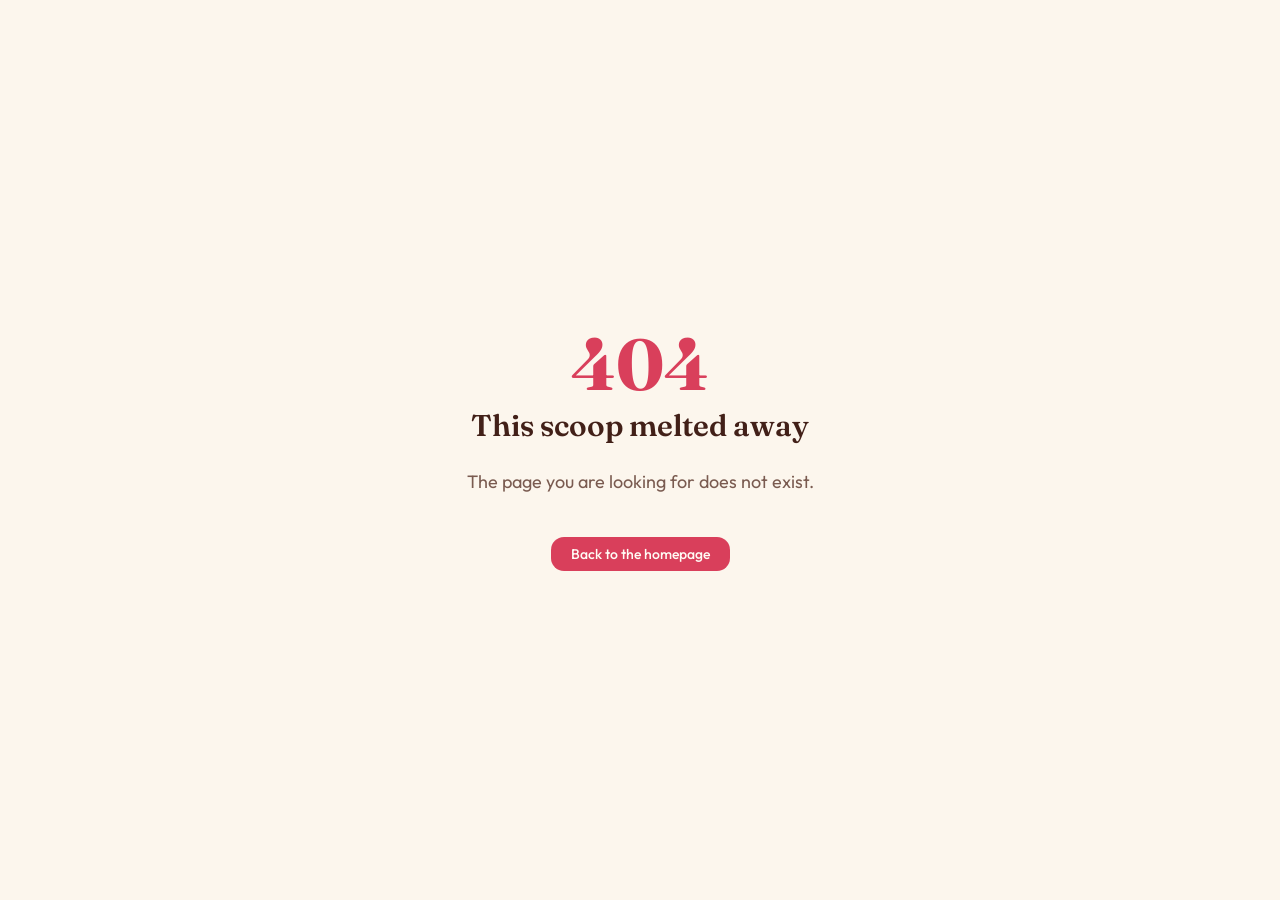
==== index.html @ 31b3e851 "Complete backend: real contact facts, multi-item orders, notifications, tokens, CSV export, health c" ====
<!DOCTYPE html><html lang="en"><head><meta charSet="utf-8"/><meta name="viewport" content="width=device-width, initial-scale=1.0"/><link rel="preload" as="image" href="/images/hero/scoop-chocolate.webp"/><link rel="preload" as="image" href="/images/hero/cone.webp"/><link rel="preload" as="image" href="/images/hero/scoop-vanilla.webp"/><link rel="preload" as="image" href="/images/hero/scoop-strawberry.webp"/><link rel="preload" as="image" href="/images/hero/strawberry.webp"/><link rel="preload" as="image" href="/images/hero/mango-cube.webp"/><link rel="preload" as="image" href="/images/hero/mint-leaf.webp"/><link rel="preload" as="image" href="/images/hero/chocolate-chunk.webp"/><link rel="preload" as="image" href="/images/flavours/vanilla.webp"/><link rel="preload" as="image" href="/images/flavours/chocolate.webp"/><link rel="stylesheet" href="/assets/fonts.css" data-precedence="default"/><link rel="stylesheet" href="/assets/index-BwMxcPgd.css" data-precedence="default"/><link rel="preload" as="image" href="/images/flavours/strawberry.webp"/><link rel="preload" as="image" href="/images/flavours/mango.webp"/><link rel="preload" as="image" href="/images/flavours/ukwaju.webp"/><link rel="preload" as="image" href="/images/flavours/cookies-cream.webp"/><link rel="preload" as="image" href="/images/flavours/coconut.webp"/><link rel="preload" as="image" href="/images/flavours/banana.webp"/><link rel="preload" as="image" href="/images/flavours/mint-choc-chip.webp"/><link rel="preload" as="image" href="/images/flavours/passion-fruit.webp"/><title>Heaven Essence Ice Creams | Homemade Ice Cream in Morogoro</title><meta name="description" content="Homemade ice creams from Morogoro, made with love and real fruit. Ten heavenly flavours, churned fresh every day."/><meta name="theme-color" content="#f9f3ec"/><meta property="og:type" content="website"/><meta property="og:site_name" content="Heaven Essence Ice Creams"/><meta property="og:title" content="Heaven Essence Ice Creams"/><meta property="og:description" content="Homemade ice creams from Morogoro, made with love and real fruit. Ten heavenly flavours, churned fresh every day."/><link rel="modulepreload" href="/assets/index-DfVBqHhr.js" fetchPriority="low"/><link rel="modulepreload" href="/assets/site-BfMjf0Te.js" fetchPriority="low"/><link rel="modulepreload" href="/assets/_site-gdeizYmg.js" fetchPriority="low"/><link rel="modulepreload" href="/assets/whatsapp-button-Blbq6XgJ.js" fetchPriority="low"/><link rel="modulepreload" href="/assets/MapPin.es-DjvplUCG.js" fetchPriority="low"/><link rel="modulepreload" href="/assets/IceCream.es-DO8bWbjE.js" fetchPriority="low"/><link rel="modulepreload" href="/assets/_site-DwN52VLk.js" fetchPriority="low"/><link rel="modulepreload" href="/assets/flavours-DYcjhhlN.js" fetchPriority="low"/><link rel="modulepreload" href="/assets/section-heading-I62c4J40.js" fetchPriority="low"/><link rel="icon" href="/favicon.ico"/><!-- analytics removed --></head><body><script>(function(){try{var t=localStorage.getItem("theme");if(t!=='light'&&t!=='dark'&&t!=='system'){t="light"}var d=matchMedia('(prefers-color-scheme: dark)').matches;var r=t==='system'?(d?'dark':'light'):t;var e=document.documentElement;e.classList.add(r);e.style.colorScheme=r}catch(e){}})();;document.currentScript.remove()</script><section aria-label="Notifications alt+T" tabindex="-1" aria-live="polite" aria-relevant="additions text" aria-atomic="false" data-react-aria-top-layer="true"></section><!--$--><div class="relative overflow-x-clip"><div class="fixed inset-x-0 top-0 z-[60] h-1 origin-left bg-primary" style="transform:scaleX(0)"></div><header class="fixed inset-x-0 top-0 z-50 px-3 pt-3 md:px-6"><div class="mx-auto flex max-w-6xl items-center justify-between rounded-full px-4 py-2.5 transition-all duration-500 md:px-6 bg-transparent" style="transform:translateY(-24px)"><a class="group flex items-center gap-2 cursor-pointer active" href="/" data-status="active" aria-current="page"><span class="grid size-9 place-items-center rounded-full bg-primary text-primary-foreground"><svg xmlns="http://www.w3.org/2000/svg" width="1em" height="1em" fill="currentColor" viewBox="0 0 256 256" class="size-5"><path d="M208,97.37V96A80,80,0,0,0,48,96v1.37A24,24,0,0,0,56,144h3.29l54.82,95.94a16,16,0,0,0,27.78,0L196.71,144H200a24,24,0,0,0,8-46.63ZM146.89,198.94,115.5,144h19.29l21.75,38.06ZM77.71,144H97.07l40.61,71.06L128,232Zm88,21.94L153.21,144h25.08Z"></path></svg></span><span class="leading-none"><span class="block font-serif text-lg font-semibold tracking-tight">Heaven Essence</span><span class="block text-[10px] font-medium uppercase tracking-[0.3em] text-muted-foreground">Ice Creams</span></span></a><nav class="hidden items-center gap-0.5 lg:flex"><a class="relative rounded-full px-3.5 py-2 text-sm font-medium text-foreground/80 transition-colors hover:bg-accent hover:text-accent-foreground data-[status=active]:bg-accent data-[status=active]:text-accent-foreground cursor-pointer" href="/flavours">Flavours</a><a class="relative rounded-full px-3.5 py-2 text-sm font-medium text-foreground/80 transition-colors hover:bg-accent hover:text-accent-foreground data-[status=active]:bg-accent data-[status=active]:text-accent-foreground cursor-pointer" href="/our-story">Our Story</a><a class="relative rounded-full px-3.5 py-2 text-sm font-medium text-foreground/80 transition-colors hover:bg-accent hover:text-accent-foreground data-[status=active]:bg-accent data-[status=active]:text-accent-foreground cursor-pointer" href="/events">Events</a><a class="relative rounded-full px-3.5 py-2 text-sm font-medium text-foreground/80 transition-colors hover:bg-accent hover:text-accent-foreground data-[status=active]:bg-accent data-[status=active]:text-accent-foreground cursor-pointer" href="/gallery">Gallery</a><a class="relative rounded-full px-3.5 py-2 text-sm font-medium text-foreground/80 transition-colors hover:bg-accent hover:text-accent-foreground data-[status=active]:bg-accent data-[status=active]:text-accent-foreground cursor-pointer" href="/visit">Visit</a><a class="relative rounded-full px-3.5 py-2 text-sm font-medium text-foreground/80 transition-colors hover:bg-accent hover:text-accent-foreground data-[status=active]:bg-accent data-[status=active]:text-accent-foreground cursor-pointer" href="/faq">FAQ</a></nav><div class="flex items-center gap-2"><a href="https://wa.me/255768641810?text=Hello%20Heaven%20Essence!%20I&#x27;d%20like%20to%20order%20ice%20cream." target="_blank" rel="noreferrer" role="button" tabindex="0" data-slot="button" class="group/button shrink-0 items-center justify-center border border-transparent bg-clip-padding text-sm font-medium whitespace-nowrap transition-all outline-none select-none focus-visible:border-ring focus-visible:ring-3 focus-visible:ring-ring/50 active:not-aria-[haspopup]:translate-y-px disabled:pointer-events-none disabled:opacity-50 aria-invalid:border-destructive aria-invalid:ring-3 aria-invalid:ring-destructive/20 dark:aria-invalid:border-destructive/50 dark:aria-invalid:ring-destructive/40 [&amp;_svg]:pointer-events-none [&amp;_svg]:shrink-0 [&amp;_svg:not([class*=&#x27;size-&#x27;])]:size-4 bg-primary text-primary-foreground hover:bg-primary/80 h-9 gap-1.5 px-2.5 in-data-[slot=button-group]:rounded-md has-data-[icon=inline-end]:pr-2 has-data-[icon=inline-start]:pl-2 rounded-full hidden sm:inline-flex"><svg xmlns="http://www.w3.org/2000/svg" width="1em" height="1em" fill="currentColor" viewBox="0 0 256 256"><path d="M152.58,145.23l23,11.48A24,24,0,0,1,152,176a72.08,72.08,0,0,1-72-72A24,24,0,0,1,99.29,80.46l11.48,23L101,118a8,8,0,0,0-.73,7.51,56.47,56.47,0,0,0,30.15,30.15A8,8,0,0,0,138,155ZM232,128A104,104,0,0,1,79.12,219.82L45.07,231.17a16,16,0,0,1-20.24-20.24l11.35-34.05A104,104,0,1,1,232,128Zm-40,24a8,8,0,0,0-4.42-7.16l-32-16a8,8,0,0,0-8,.5l-14.69,9.8a40.55,40.55,0,0,1-16-16l9.8-14.69a8,8,0,0,0,.5-8l-16-32A8,8,0,0,0,104,64a40,40,0,0,0-40,40,88.1,88.1,0,0,0,88,88A40,40,0,0,0,192,152Z"></path></svg>Order now</a><button type="button" aria-label="Open menu" aria-expanded="false" class="grid size-10 place-items-center rounded-full bg-card ring-1 ring-border lg:hidden cursor-pointer"><svg xmlns="http://www.w3.org/2000/svg" width="1em" height="1em" fill="currentColor" viewBox="0 0 256 256" class="size-5"><path d="M224,128a8,8,0,0,1-8,8H40a8,8,0,0,1,0-16H216A8,8,0,0,1,224,128ZM40,72H216a8,8,0,0,0,0-16H40a8,8,0,0,0,0,16ZM216,184H40a8,8,0,0,0,0,16H216a8,8,0,0,0,0-16Z"></path></svg></button></div></div></header><main><section class="relative h-[320svh]"><svg aria-hidden="true" class="pointer-events-none absolute size-0" focusable="false"><filter id="knockout-soft" color-interpolation-filters="sRGB"><feColorMatrix type="matrix" values="1 0 0 0 0  0 1 0 0 0  0 0 1 0 0  -25 -25 -25 73.5 0"></feColorMatrix></filter><filter id="knockout-strong" color-interpolation-filters="sRGB"><feColorMatrix type="matrix" values="1 0 0 0 0  0 1 0 0 0  0 0 1 0 0  -5 -5 -5 12.6 0"></feColorMatrix></filter></svg><div class="sticky top-0 h-svh overflow-hidden"><div class="pointer-events-none absolute left-1/2 top-[55%] size-[90vmin] -translate-x-1/2 -translate-y-1/2 rounded-full bg-[radial-gradient(circle,oklch(0.88_0.08_15/0.75),transparent_62%)] dark:bg-[radial-gradient(circle,oklch(0.42_0.12_12/0.55),transparent_62%)]" style="transform:none"></div><div class="absolute inset-x-0 top-[13svh] z-40 px-6 text-center md:top-[15svh]" style="opacity:1;transform:none"><p class="mx-auto inline-flex items-center gap-2 text-xs font-semibold uppercase tracking-[0.35em] text-primary" style="transform:translateY(16px)"><span class="h-px w-8 bg-primary/60"></span>Homemade in Morogoro<span class="h-px w-8 bg-primary/60"></span></p><h1 class="mt-3 font-serif text-2xl font-medium tracking-tight text-balance md:text-4xl" style="transform:translateY(20px)">A little taste of <span class="italic text-primary">heaven</span>, in every scoop.</h1></div><div class="absolute inset-x-0 top-[54%] z-0 -translate-y-1/2" style="opacity:1"><div aria-hidden="true" class="whitespace-nowrap text-center font-serif text-[30vw] font-black leading-[0.8] tracking-[-0.04em] text-secondary md:text-[24vw] dark:text-foreground"><span class="inline-block overflow-hidden pb-[0.05em]"><span class="inline-block" style="transform:translateY(45%) rotate(6deg)">S</span></span><span class="inline-block overflow-hidden pb-[0.05em]"><span class="inline-block" style="transform:translateY(45%) rotate(6deg)">C</span></span><span class="inline-block overflow-hidden pb-[0.05em]"><span class="inline-block" style="transform:translateY(45%) rotate(6deg)">O</span></span><span class="inline-block overflow-hidden pb-[0.05em]"><span class="inline-block" style="transform:translateY(45%) rotate(6deg)">O</span></span><span class="inline-block overflow-hidden pb-[0.05em]"><span class="inline-block" style="transform:translateY(45%) rotate(6deg)">P</span></span></div></div><div class="absolute left-1/2 top-[57%] aspect-[1/3.5] w-[min(34vw,18svh)] md:top-[58%] md:w-[min(15vw,18svh)]" style="transform:translateX(-50%) translateY(-50%)"><div class="absolute left-[2%] top-[31%] w-[96%] z-10" style="transform:none"><img src="/images/hero/scoop-chocolate.webp" alt="Chocolate scoop" draggable="false" class="w-full select-none [filter:url(#knockout-soft)_drop-shadow(0_22px_24px_rgba(70,30,15,0.28))]" style="transform:translateY(-120svh)"/><div class="pointer-events-none absolute top-1/2 hidden w-44 -translate-y-1/2 md:block right-full pr-4 text-right" style="opacity:0"><p class="text-xs font-semibold tracking-[0.3em] text-primary">03</p><p class="font-serif text-2xl font-semibold">Chocolate</p><p class="text-sm text-muted-foreground">Deep cocoa, velvety</p><span class="absolute top-1/2 h-px w-8 bg-foreground/30 -right-6"></span></div></div><div class="absolute bottom-0 left-[9%] w-[82%] z-20" style="transform:none"><img src="/images/hero/cone.webp" alt="Golden waffle cone" draggable="false" class="w-full select-none [filter:url(#knockout-strong)_drop-shadow(0_22px_24px_rgba(70,30,15,0.28))] [clip-path:polygon(-5%_0,101%_0,53%_100%,40%_100%)]" style="transform:translateY(60px)"/></div><div class="absolute left-[1%] top-[15.5%] w-[98%] z-30" style="transform:none"><img src="/images/hero/scoop-vanilla.webp" alt="Vanilla scoop" draggable="false" class="w-full select-none [filter:url(#knockout-soft)_drop-shadow(0_22px_24px_rgba(70,30,15,0.28))]" style="transform:translateY(-120svh)"/><div class="pointer-events-none absolute top-1/2 hidden w-44 -translate-y-1/2 md:block left-full pl-4" style="opacity:0"><p class="text-xs font-semibold tracking-[0.3em] text-primary">02</p><p class="font-serif text-2xl font-semibold">Vanilla</p><p class="text-sm text-muted-foreground">Real vanilla pods</p><span class="absolute top-1/2 h-px w-8 bg-foreground/30 -left-6"></span></div></div><div class="absolute left-[3%] top-0 w-[94%] z-40" style="transform:none"><img src="/images/hero/scoop-strawberry.webp" alt="Strawberry scoop" draggable="false" class="w-full select-none [filter:url(#knockout-soft)_drop-shadow(0_22px_24px_rgba(70,30,15,0.28))]" style="transform:translateY(-120svh)"/><div class="pointer-events-none absolute top-1/2 hidden w-44 -translate-y-1/2 md:block right-full pr-4 text-right" style="opacity:0"><p class="text-xs font-semibold tracking-[0.3em] text-primary">01</p><p class="font-serif text-2xl font-semibold">Strawberry</p><p class="text-sm text-muted-foreground">Fresh berries</p><span class="absolute top-1/2 h-px w-8 bg-foreground/30 -right-6"></span></div></div></div><div aria-hidden="true" class="pointer-events-none absolute inset-0"><img src="/images/hero/strawberry.webp" alt="Fresh strawberry" draggable="false" class="absolute z-30 select-none [filter:url(#knockout-strong)_drop-shadow(0_22px_24px_rgba(70,30,15,0.28))] left-[12%] top-[14%] w-[13vw] md:w-[7vw]" style="transform:translateX(-40vw) translateY(-30svh) scale(0.4) rotate(-90deg)"/><img src="/images/hero/mango-cube.webp" alt="Mango cube" draggable="false" class="absolute z-30 select-none [filter:url(#knockout-strong)_drop-shadow(0_22px_24px_rgba(70,30,15,0.28))] right-[13%] top-[18%] w-[12vw] md:w-[6vw]" style="transform:translateX(40vw) translateY(-40svh) scale(0.4) rotate(120deg)"/><img src="/images/hero/mint-leaf.webp" alt="Mint leaf" draggable="false" class="absolute z-30 select-none [filter:url(#knockout-strong)_drop-shadow(0_22px_24px_rgba(70,30,15,0.28))] right-[18%] bottom-[16%] w-[12vw] md:w-[6vw]" style="transform:translateX(30vw) translateY(50svh) scale(0.4) rotate(-140deg)"/><img src="/images/hero/chocolate-chunk.webp" alt="Dark chocolate chunk" draggable="false" class="absolute z-30 select-none [filter:url(#knockout-strong)_drop-shadow(0_22px_24px_rgba(70,30,15,0.28))] left-[22%] bottom-[12%] w-[12vw] md:w-[6vw]" style="transform:translateX(-30vw) translateY(50svh) scale(0.4) rotate(160deg)"/></div><div class="pointer-events-none absolute inset-x-0 bottom-[9svh] z-40 px-6 text-center" style="opacity:0"><p class="font-script text-3xl text-primary md:text-4xl">Fresh ingredients, nothing else.</p><p class="mt-1 text-sm text-muted-foreground">Real fruit · Fresh milk · Churned daily</p></div><div class="absolute inset-x-0 bottom-[7svh] z-40 flex flex-col items-center gap-3 px-6 text-center" style="opacity:0;transform:translateY(4svh)"><p class="font-serif text-2xl font-semibold md:text-3xl">Built by hand. <span class="italic text-primary">Ready for you.</span></p><a href="https://wa.me/255768641810?text=Hello%20Heaven%20Essence!%20I&#x27;d%20like%20to%20order%20ice%20cream." target="_blank" rel="noreferrer" role="button" tabindex="0" data-slot="button" class="group/button inline-flex shrink-0 items-center justify-center border border-transparent bg-clip-padding font-medium whitespace-nowrap transition-all outline-none select-none focus-visible:border-ring focus-visible:ring-3 focus-visible:ring-ring/50 active:not-aria-[haspopup]:translate-y-px disabled:pointer-events-none disabled:opacity-50 aria-invalid:border-destructive aria-invalid:ring-3 aria-invalid:ring-destructive/20 dark:aria-invalid:border-destructive/50 dark:aria-invalid:ring-destructive/40 [&amp;_svg]:pointer-events-none [&amp;_svg]:shrink-0 [&amp;_svg:not([class*=&#x27;size-&#x27;])]:size-4 bg-primary text-primary-foreground hover:bg-primary/80 gap-1.5 has-data-[icon=inline-end]:pr-2 has-data-[icon=inline-start]:pl-2 rounded-full h-12 px-7 text-base shadow-[0_14px_30px_-10px] shadow-primary/60"><svg xmlns="http://www.w3.org/2000/svg" width="1em" height="1em" fill="currentColor" viewBox="0 0 256 256" class="size-5"><path d="M152.58,145.23l23,11.48A24,24,0,0,1,152,176a72.08,72.08,0,0,1-72-72A24,24,0,0,1,99.29,80.46l11.48,23L101,118a8,8,0,0,0-.73,7.51,56.47,56.47,0,0,0,30.15,30.15A8,8,0,0,0,138,155ZM232,128A104,104,0,0,1,79.12,219.82L45.07,231.17a16,16,0,0,1-20.24-20.24l11.35-34.05A104,104,0,1,1,232,128Zm-40,24a8,8,0,0,0-4.42-7.16l-32-16a8,8,0,0,0-8,.5l-14.69,9.8a40.55,40.55,0,0,1-16-16l9.8-14.69a8,8,0,0,0,.5-8l-16-32A8,8,0,0,0,104,64a40,40,0,0,0-40,40,88.1,88.1,0,0,0,88,88A40,40,0,0,0,192,152Z"></path></svg>Order on WhatsApp</a></div><div class="absolute bottom-[6svh] left-6 z-40 hidden items-center gap-2 text-sm md:flex lg:left-12" style="opacity:1"><span class="flex"><svg xmlns="http://www.w3.org/2000/svg" width="1em" height="1em" fill="currentColor" viewBox="0 0 256 256" class="size-4 text-chart-2"><path d="M234.29,114.85l-45,38.83L203,211.75a16.4,16.4,0,0,1-24.5,17.82L128,198.49,77.47,229.57A16.4,16.4,0,0,1,53,211.75l13.76-58.07-45-38.83A16.46,16.46,0,0,1,31.08,86l59-4.76,22.76-55.08a16.36,16.36,0,0,1,30.27,0l22.75,55.08,59,4.76a16.46,16.46,0,0,1,9.37,28.86Z"></path></svg><svg xmlns="http://www.w3.org/2000/svg" width="1em" height="1em" fill="currentColor" viewBox="0 0 256 256" class="size-4 text-chart-2"><path d="M234.29,114.85l-45,38.83L203,211.75a16.4,16.4,0,0,1-24.5,17.82L128,198.49,77.47,229.57A16.4,16.4,0,0,1,53,211.75l13.76-58.07-45-38.83A16.46,16.46,0,0,1,31.08,86l59-4.76,22.76-55.08a16.36,16.36,0,0,1,30.27,0l22.75,55.08,59,4.76a16.46,16.46,0,0,1,9.37,28.86Z"></path></svg><svg xmlns="http://www.w3.org/2000/svg" width="1em" height="1em" fill="currentColor" viewBox="0 0 256 256" class="size-4 text-chart-2"><path d="M234.29,114.85l-45,38.83L203,211.75a16.4,16.4,0,0,1-24.5,17.82L128,198.49,77.47,229.57A16.4,16.4,0,0,1,53,211.75l13.76-58.07-45-38.83A16.46,16.46,0,0,1,31.08,86l59-4.76,22.76-55.08a16.36,16.36,0,0,1,30.27,0l22.75,55.08,59,4.76a16.46,16.46,0,0,1,9.37,28.86Z"></path></svg><svg xmlns="http://www.w3.org/2000/svg" width="1em" height="1em" fill="currentColor" viewBox="0 0 256 256" class="size-4 text-chart-2"><path d="M234.29,114.85l-45,38.83L203,211.75a16.4,16.4,0,0,1-24.5,17.82L128,198.49,77.47,229.57A16.4,16.4,0,0,1,53,211.75l13.76-58.07-45-38.83A16.46,16.46,0,0,1,31.08,86l59-4.76,22.76-55.08a16.36,16.36,0,0,1,30.27,0l22.75,55.08,59,4.76a16.46,16.46,0,0,1,9.37,28.86Z"></path></svg><svg xmlns="http://www.w3.org/2000/svg" width="1em" height="1em" fill="currentColor" viewBox="0 0 256 256" class="size-4 text-chart-2"><path d="M234.29,114.85l-45,38.83L203,211.75a16.4,16.4,0,0,1-24.5,17.82L128,198.49,77.47,229.57A16.4,16.4,0,0,1,53,211.75l13.76-58.07-45-38.83A16.46,16.46,0,0,1,31.08,86l59-4.76,22.76-55.08a16.36,16.36,0,0,1,30.27,0l22.75,55.08,59,4.76a16.46,16.46,0,0,1,9.37,28.86Z"></path></svg></span><span class="font-medium">Loved across Morogoro</span></div><div class="absolute bottom-[6svh] right-6 z-40 flex items-center gap-2 text-sm font-medium text-muted-foreground max-md:inset-x-0 max-md:justify-center lg:right-12" style="opacity:1"><span><svg xmlns="http://www.w3.org/2000/svg" width="1em" height="1em" fill="currentColor" viewBox="0 0 256 256" class="size-5"><path d="M144,16H112A64.07,64.07,0,0,0,48,80v96a64.07,64.07,0,0,0,64,64h32a64.07,64.07,0,0,0,64-64V80A64.07,64.07,0,0,0,144,16Zm48,160a48.05,48.05,0,0,1-48,48H112a48.05,48.05,0,0,1-48-48V80a48.05,48.05,0,0,1,48-48h32a48.05,48.05,0,0,1,48,48ZM136,83.31v89.38l10.34-10.35a8,8,0,0,1,11.32,11.32l-24,24a8,8,0,0,1-11.32,0l-24-24a8,8,0,0,1,11.32-11.32L120,172.69V83.31L109.66,93.66A8,8,0,0,1,98.34,82.34l24-24a8,8,0,0,1,11.32,0l24,24a8,8,0,0,1-11.32,11.32Z"></path></svg></span>Scroll to unwrap</div></div></section><div class="relative z-10 -my-4 py-6"><div class="-rotate-2 bg-primary py-4 text-primary-foreground shadow-lg"><div class="flex w-max gap-8"><span class="flex items-center gap-8 font-serif text-2xl italic md:text-3xl">Vanilla<svg xmlns="http://www.w3.org/2000/svg" width="1em" height="1em" fill="currentColor" viewBox="0 0 256 256" class="size-5 opacity-70"><path d="M208,144a15.78,15.78,0,0,1-10.42,14.94L146,178l-19,51.62a15.92,15.92,0,0,1-29.88,0L78,178l-51.62-19a15.92,15.92,0,0,1,0-29.88L78,110l19-51.62a15.92,15.92,0,0,1,29.88,0L146,110l51.62,19A15.78,15.78,0,0,1,208,144ZM152,48h16V64a8,8,0,0,0,16,0V48h16a8,8,0,0,0,0-16H184V16a8,8,0,0,0-16,0V32H152a8,8,0,0,0,0,16Zm88,32h-8V72a8,8,0,0,0-16,0v8h-8a8,8,0,0,0,0,16h8v8a8,8,0,0,0,16,0V96h8a8,8,0,0,0,0-16Z"></path></svg></span><span class="flex items-center gap-8 font-serif text-2xl italic md:text-3xl">Chocolate<svg xmlns="http://www.w3.org/2000/svg" width="1em" height="1em" fill="currentColor" viewBox="0 0 256 256" class="size-5 opacity-70"><path d="M208,144a15.78,15.78,0,0,1-10.42,14.94L146,178l-19,51.62a15.92,15.92,0,0,1-29.88,0L78,178l-51.62-19a15.92,15.92,0,0,1,0-29.88L78,110l19-51.62a15.92,15.92,0,0,1,29.88,0L146,110l51.62,19A15.78,15.78,0,0,1,208,144ZM152,48h16V64a8,8,0,0,0,16,0V48h16a8,8,0,0,0,0-16H184V16a8,8,0,0,0-16,0V32H152a8,8,0,0,0,0,16Zm88,32h-8V72a8,8,0,0,0-16,0v8h-8a8,8,0,0,0,0,16h8v8a8,8,0,0,0,16,0V96h8a8,8,0,0,0,0-16Z"></path></svg></span><span class="flex items-center gap-8 font-serif text-2xl italic md:text-3xl">Strawberry<svg xmlns="http://www.w3.org/2000/svg" width="1em" height="1em" fill="currentColor" viewBox="0 0 256 256" class="size-5 opacity-70"><path d="M208,144a15.78,15.78,0,0,1-10.42,14.94L146,178l-19,51.62a15.92,15.92,0,0,1-29.88,0L78,178l-51.62-19a15.92,15.92,0,0,1,0-29.88L78,110l19-51.62a15.92,15.92,0,0,1,29.88,0L146,110l51.62,19A15.78,15.78,0,0,1,208,144ZM152,48h16V64a8,8,0,0,0,16,0V48h16a8,8,0,0,0,0-16H184V16a8,8,0,0,0-16,0V32H152a8,8,0,0,0,0,16Zm88,32h-8V72a8,8,0,0,0-16,0v8h-8a8,8,0,0,0,0,16h8v8a8,8,0,0,0,16,0V96h8a8,8,0,0,0,0-16Z"></path></svg></span><span class="flex items-center gap-8 font-serif text-2xl italic md:text-3xl">Mango<svg xmlns="http://www.w3.org/2000/svg" width="1em" height="1em" fill="currentColor" viewBox="0 0 256 256" class="size-5 opacity-70"><path d="M208,144a15.78,15.78,0,0,1-10.42,14.94L146,178l-19,51.62a15.92,15.92,0,0,1-29.88,0L78,178l-51.62-19a15.92,15.92,0,0,1,0-29.88L78,110l19-51.62a15.92,15.92,0,0,1,29.88,0L146,110l51.62,19A15.78,15.78,0,0,1,208,144ZM152,48h16V64a8,8,0,0,0,16,0V48h16a8,8,0,0,0,0-16H184V16a8,8,0,0,0-16,0V32H152a8,8,0,0,0,0,16Zm88,32h-8V72a8,8,0,0,0-16,0v8h-8a8,8,0,0,0,0,16h8v8a8,8,0,0,0,16,0V96h8a8,8,0,0,0,0-16Z"></path></svg></span><span class="flex items-center gap-8 font-serif text-2xl italic md:text-3xl">Ukwaju<svg xmlns="http://www.w3.org/2000/svg" width="1em" height="1em" fill="currentColor" viewBox="0 0 256 256" class="size-5 opacity-70"><path d="M208,144a15.78,15.78,0,0,1-10.42,14.94L146,178l-19,51.62a15.92,15.92,0,0,1-29.88,0L78,178l-51.62-19a15.92,15.92,0,0,1,0-29.88L78,110l19-51.62a15.92,15.92,0,0,1,29.88,0L146,110l51.62,19A15.78,15.78,0,0,1,208,144ZM152,48h16V64a8,8,0,0,0,16,0V48h16a8,8,0,0,0,0-16H184V16a8,8,0,0,0-16,0V32H152a8,8,0,0,0,0,16Zm88,32h-8V72a8,8,0,0,0-16,0v8h-8a8,8,0,0,0,0,16h8v8a8,8,0,0,0,16,0V96h8a8,8,0,0,0,0-16Z"></path></svg></span><span class="flex items-center gap-8 font-serif text-2xl italic md:text-3xl">Cookies &amp; Cream<svg xmlns="http://www.w3.org/2000/svg" width="1em" height="1em" fill="currentColor" viewBox="0 0 256 256" class="size-5 opacity-70"><path d="M208,144a15.78,15.78,0,0,1-10.42,14.94L146,178l-19,51.62a15.92,15.92,0,0,1-29.88,0L78,178l-51.62-19a15.92,15.92,0,0,1,0-29.88L78,110l19-51.62a15.92,15.92,0,0,1,29.88,0L146,110l51.62,19A15.78,15.78,0,0,1,208,144ZM152,48h16V64a8,8,0,0,0,16,0V48h16a8,8,0,0,0,0-16H184V16a8,8,0,0,0-16,0V32H152a8,8,0,0,0,0,16Zm88,32h-8V72a8,8,0,0,0-16,0v8h-8a8,8,0,0,0,0,16h8v8a8,8,0,0,0,16,0V96h8a8,8,0,0,0,0-16Z"></path></svg></span><span class="flex items-center gap-8 font-serif text-2xl italic md:text-3xl">Coconut<svg xmlns="http://www.w3.org/2000/svg" width="1em" height="1em" fill="currentColor" viewBox="0 0 256 256" class="size-5 opacity-70"><path d="M208,144a15.78,15.78,0,0,1-10.42,14.94L146,178l-19,51.62a15.92,15.92,0,0,1-29.88,0L78,178l-51.62-19a15.92,15.92,0,0,1,0-29.88L78,110l19-51.62a15.92,15.92,0,0,1,29.88,0L146,110l51.62,19A15.78,15.78,0,0,1,208,144ZM152,48h16V64a8,8,0,0,0,16,0V48h16a8,8,0,0,0,0-16H184V16a8,8,0,0,0-16,0V32H152a8,8,0,0,0,0,16Zm88,32h-8V72a8,8,0,0,0-16,0v8h-8a8,8,0,0,0,0,16h8v8a8,8,0,0,0,16,0V96h8a8,8,0,0,0,0-16Z"></path></svg></span><span class="flex items-center gap-8 font-serif text-2xl italic md:text-3xl">Banana<svg xmlns="http://www.w3.org/2000/svg" width="1em" height="1em" fill="currentColor" viewBox="0 0 256 256" class="size-5 opacity-70"><path d="M208,144a15.78,15.78,0,0,1-10.42,14.94L146,178l-19,51.62a15.92,15.92,0,0,1-29.88,0L78,178l-51.62-19a15.92,15.92,0,0,1,0-29.88L78,110l19-51.62a15.92,15.92,0,0,1,29.88,0L146,110l51.62,19A15.78,15.78,0,0,1,208,144ZM152,48h16V64a8,8,0,0,0,16,0V48h16a8,8,0,0,0,0-16H184V16a8,8,0,0,0-16,0V32H152a8,8,0,0,0,0,16Zm88,32h-8V72a8,8,0,0,0-16,0v8h-8a8,8,0,0,0,0,16h8v8a8,8,0,0,0,16,0V96h8a8,8,0,0,0,0-16Z"></path></svg></span><span class="flex items-center gap-8 font-serif text-2xl italic md:text-3xl">Mint Choc Chip<svg xmlns="http://www.w3.org/2000/svg" width="1em" height="1em" fill="currentColor" viewBox="0 0 256 256" class="size-5 opacity-70"><path d="M208,144a15.78,15.78,0,0,1-10.42,14.94L146,178l-19,51.62a15.92,15.92,0,0,1-29.88,0L78,178l-51.62-19a15.92,15.92,0,0,1,0-29.88L78,110l19-51.62a15.92,15.92,0,0,1,29.88,0L146,110l51.62,19A15.78,15.78,0,0,1,208,144ZM152,48h16V64a8,8,0,0,0,16,0V48h16a8,8,0,0,0,0-16H184V16a8,8,0,0,0-16,0V32H152a8,8,0,0,0,0,16Zm88,32h-8V72a8,8,0,0,0-16,0v8h-8a8,8,0,0,0,0,16h8v8a8,8,0,0,0,16,0V96h8a8,8,0,0,0,0-16Z"></path></svg></span><span class="flex items-center gap-8 font-serif text-2xl italic md:text-3xl">Passion Fruit<svg xmlns="http://www.w3.org/2000/svg" width="1em" height="1em" fill="currentColor" viewBox="0 0 256 256" class="size-5 opacity-70"><path d="M208,144a15.78,15.78,0,0,1-10.42,14.94L146,178l-19,51.62a15.92,15.92,0,0,1-29.88,0L78,178l-51.62-19a15.92,15.92,0,0,1,0-29.88L78,110l19-51.62a15.92,15.92,0,0,1,29.88,0L146,110l51.62,19A15.78,15.78,0,0,1,208,144ZM152,48h16V64a8,8,0,0,0,16,0V48h16a8,8,0,0,0,0-16H184V16a8,8,0,0,0-16,0V32H152a8,8,0,0,0,0,16Zm88,32h-8V72a8,8,0,0,0-16,0v8h-8a8,8,0,0,0,0,16h8v8a8,8,0,0,0,16,0V96h8a8,8,0,0,0,0-16Z"></path></svg></span><span class="flex items-center gap-8 font-serif text-2xl italic md:text-3xl">Vanilla<svg xmlns="http://www.w3.org/2000/svg" width="1em" height="1em" fill="currentColor" viewBox="0 0 256 256" class="size-5 opacity-70"><path d="M208,144a15.78,15.78,0,0,1-10.42,14.94L146,178l-19,51.62a15.92,15.92,0,0,1-29.88,0L78,178l-51.62-19a15.92,15.92,0,0,1,0-29.88L78,110l19-51.62a15.92,15.92,0,0,1,29.88,0L146,110l51.62,19A15.78,15.78,0,0,1,208,144ZM152,48h16V64a8,8,0,0,0,16,0V48h16a8,8,0,0,0,0-16H184V16a8,8,0,0,0-16,0V32H152a8,8,0,0,0,0,16Zm88,32h-8V72a8,8,0,0,0-16,0v8h-8a8,8,0,0,0,0,16h8v8a8,8,0,0,0,16,0V96h8a8,8,0,0,0,0-16Z"></path></svg></span><span class="flex items-center gap-8 font-serif text-2xl italic md:text-3xl">Chocolate<svg xmlns="http://www.w3.org/2000/svg" width="1em" height="1em" fill="currentColor" viewBox="0 0 256 256" class="size-5 opacity-70"><path d="M208,144a15.78,15.78,0,0,1-10.42,14.94L146,178l-19,51.62a15.92,15.92,0,0,1-29.88,0L78,178l-51.62-19a15.92,15.92,0,0,1,0-29.88L78,110l19-51.62a15.92,15.92,0,0,1,29.88,0L146,110l51.62,19A15.78,15.78,0,0,1,208,144ZM152,48h16V64a8,8,0,0,0,16,0V48h16a8,8,0,0,0,0-16H184V16a8,8,0,0,0-16,0V32H152a8,8,0,0,0,0,16Zm88,32h-8V72a8,8,0,0,0-16,0v8h-8a8,8,0,0,0,0,16h8v8a8,8,0,0,0,16,0V96h8a8,8,0,0,0,0-16Z"></path></svg></span><span class="flex items-center gap-8 font-serif text-2xl italic md:text-3xl">Strawberry<svg xmlns="http://www.w3.org/2000/svg" width="1em" height="1em" fill="currentColor" viewBox="0 0 256 256" class="size-5 opacity-70"><path d="M208,144a15.78,15.78,0,0,1-10.42,14.94L146,178l-19,51.62a15.92,15.92,0,0,1-29.88,0L78,178l-51.62-19a15.92,15.92,0,0,1,0-29.88L78,110l19-51.62a15.92,15.92,0,0,1,29.88,0L146,110l51.62,19A15.78,15.78,0,0,1,208,144ZM152,48h16V64a8,8,0,0,0,16,0V48h16a8,8,0,0,0,0-16H184V16a8,8,0,0,0-16,0V32H152a8,8,0,0,0,0,16Zm88,32h-8V72a8,8,0,0,0-16,0v8h-8a8,8,0,0,0,0,16h8v8a8,8,0,0,0,16,0V96h8a8,8,0,0,0,0-16Z"></path></svg></span><span class="flex items-center gap-8 font-serif text-2xl italic md:text-3xl">Mango<svg xmlns="http://www.w3.org/2000/svg" width="1em" height="1em" fill="currentColor" viewBox="0 0 256 256" class="size-5 opacity-70"><path d="M208,144a15.78,15.78,0,0,1-10.42,14.94L146,178l-19,51.62a15.92,15.92,0,0,1-29.88,0L78,178l-51.62-19a15.92,15.92,0,0,1,0-29.88L78,110l19-51.62a15.92,15.92,0,0,1,29.88,0L146,110l51.62,19A15.78,15.78,0,0,1,208,144ZM152,48h16V64a8,8,0,0,0,16,0V48h16a8,8,0,0,0,0-16H184V16a8,8,0,0,0-16,0V32H152a8,8,0,0,0,0,16Zm88,32h-8V72a8,8,0,0,0-16,0v8h-8a8,8,0,0,0,0,16h8v8a8,8,0,0,0,16,0V96h8a8,8,0,0,0,0-16Z"></path></svg></span><span class="flex items-center gap-8 font-serif text-2xl italic md:text-3xl">Ukwaju<svg xmlns="http://www.w3.org/2000/svg" width="1em" height="1em" fill="currentColor" viewBox="0 0 256 256" class="size-5 opacity-70"><path d="M208,144a15.78,15.78,0,0,1-10.42,14.94L146,178l-19,51.62a15.92,15.92,0,0,1-29.88,0L78,178l-51.62-19a15.92,15.92,0,0,1,0-29.88L78,110l19-51.62a15.92,15.92,0,0,1,29.88,0L146,110l51.62,19A15.78,15.78,0,0,1,208,144ZM152,48h16V64a8,8,0,0,0,16,0V48h16a8,8,0,0,0,0-16H184V16a8,8,0,0,0-16,0V32H152a8,8,0,0,0,0,16Zm88,32h-8V72a8,8,0,0,0-16,0v8h-8a8,8,0,0,0,0,16h8v8a8,8,0,0,0,16,0V96h8a8,8,0,0,0,0-16Z"></path></svg></span><span class="flex items-center gap-8 font-serif text-2xl italic md:text-3xl">Cookies &amp; Cream<svg xmlns="http://www.w3.org/2000/svg" width="1em" height="1em" fill="currentColor" viewBox="0 0 256 256" class="size-5 opacity-70"><path d="M208,144a15.78,15.78,0,0,1-10.42,14.94L146,178l-19,51.62a15.92,15.92,0,0,1-29.88,0L78,178l-51.62-19a15.92,15.92,0,0,1,0-29.88L78,110l19-51.62a15.92,15.92,0,0,1,29.88,0L146,110l51.62,19A15.78,15.78,0,0,1,208,144ZM152,48h16V64a8,8,0,0,0,16,0V48h16a8,8,0,0,0,0-16H184V16a8,8,0,0,0-16,0V32H152a8,8,0,0,0,0,16Zm88,32h-8V72a8,8,0,0,0-16,0v8h-8a8,8,0,0,0,0,16h8v8a8,8,0,0,0,16,0V96h8a8,8,0,0,0,0-16Z"></path></svg></span><span class="flex items-center gap-8 font-serif text-2xl italic md:text-3xl">Coconut<svg xmlns="http://www.w3.org/2000/svg" width="1em" height="1em" fill="currentColor" viewBox="0 0 256 256" class="size-5 opacity-70"><path d="M208,144a15.78,15.78,0,0,1-10.42,14.94L146,178l-19,51.62a15.92,15.92,0,0,1-29.88,0L78,178l-51.62-19a15.92,15.92,0,0,1,0-29.88L78,110l19-51.62a15.92,15.92,0,0,1,29.88,0L146,110l51.62,19A15.78,15.78,0,0,1,208,144ZM152,48h16V64a8,8,0,0,0,16,0V48h16a8,8,0,0,0,0-16H184V16a8,8,0,0,0-16,0V32H152a8,8,0,0,0,0,16Zm88,32h-8V72a8,8,0,0,0-16,0v8h-8a8,8,0,0,0,0,16h8v8a8,8,0,0,0,16,0V96h8a8,8,0,0,0,0-16Z"></path></svg></span><span class="flex items-center gap-8 font-serif text-2xl italic md:text-3xl">Banana<svg xmlns="http://www.w3.org/2000/svg" width="1em" height="1em" fill="currentColor" viewBox="0 0 256 256" class="size-5 opacity-70"><path d="M208,144a15.78,15.78,0,0,1-10.42,14.94L146,178l-19,51.62a15.92,15.92,0,0,1-29.88,0L78,178l-51.62-19a15.92,15.92,0,0,1,0-29.88L78,110l19-51.62a15.92,15.92,0,0,1,29.88,0L146,110l51.62,19A15.78,15.78,0,0,1,208,144ZM152,48h16V64a8,8,0,0,0,16,0V48h16a8,8,0,0,0,0-16H184V16a8,8,0,0,0-16,0V32H152a8,8,0,0,0,0,16Zm88,32h-8V72a8,8,0,0,0-16,0v8h-8a8,8,0,0,0,0,16h8v8a8,8,0,0,0,16,0V96h8a8,8,0,0,0,0-16Z"></path></svg></span><span class="flex items-center gap-8 font-serif text-2xl italic md:text-3xl">Mint Choc Chip<svg xmlns="http://www.w3.org/2000/svg" width="1em" height="1em" fill="currentColor" viewBox="0 0 256 256" class="size-5 opacity-70"><path d="M208,144a15.78,15.78,0,0,1-10.42,14.94L146,178l-19,51.62a15.92,15.92,0,0,1-29.88,0L78,178l-51.62-19a15.92,15.92,0,0,1,0-29.88L78,110l19-51.62a15.92,15.92,0,0,1,29.88,0L146,110l51.62,19A15.78,15.78,0,0,1,208,144ZM152,48h16V64a8,8,0,0,0,16,0V48h16a8,8,0,0,0,0-16H184V16a8,8,0,0,0-16,0V32H152a8,8,0,0,0,0,16Zm88,32h-8V72a8,8,0,0,0-16,0v8h-8a8,8,0,0,0,0,16h8v8a8,8,0,0,0,16,0V96h8a8,8,0,0,0,0-16Z"></path></svg></span><span class="flex items-center gap-8 font-serif text-2xl italic md:text-3xl">Passion Fruit<svg xmlns="http://www.w3.org/2000/svg" width="1em" height="1em" fill="currentColor" viewBox="0 0 256 256" class="size-5 opacity-70"><path d="M208,144a15.78,15.78,0,0,1-10.42,14.94L146,178l-19,51.62a15.92,15.92,0,0,1-29.88,0L78,178l-51.62-19a15.92,15.92,0,0,1,0-29.88L78,110l19-51.62a15.92,15.92,0,0,1,29.88,0L146,110l51.62,19A15.78,15.78,0,0,1,208,144ZM152,48h16V64a8,8,0,0,0,16,0V48h16a8,8,0,0,0,0-16H184V16a8,8,0,0,0-16,0V32H152a8,8,0,0,0,0,16Zm88,32h-8V72a8,8,0,0,0-16,0v8h-8a8,8,0,0,0,0,16h8v8a8,8,0,0,0,16,0V96h8a8,8,0,0,0,0-16Z"></path></svg></span></div></div></div><section id="flavours" class="relative scroll-mt-24 py-24 md:py-32"><div class="mx-auto max-w-6xl px-6"><div class="mx-auto max-w-2xl text-center" style="opacity:0;transform:translateY(30px)"><p class="text-xs font-semibold uppercase tracking-[0.3em] text-primary">Our homemade ice creams</p><h2 class="mt-4 font-serif text-4xl font-semibold leading-[1.02] tracking-tight text-balance md:text-6xl">Ten flavours,<!-- --> <span class="italic text-primary">one happy spoon.</span></h2><p class="mt-5 text-lg text-muted-foreground">Tap a flavour to meet it. Every scoop is made fresh in our kitchen.</p></div><div class="mt-14 grid items-center gap-10 lg:grid-cols-[1fr_1.1fr]"><div class="relative mx-auto aspect-square w-full max-w-md"><div class="absolute inset-0 rounded-full opacity-35 transition-colors duration-700" style="background-color:#F3DFA8"></div><div class="absolute inset-[10%] rounded-full opacity-45 transition-colors duration-700" style="background-color:#F3DFA8"></div><img src="/images/flavours/vanilla.webp" alt="Vanilla ice cream" class="absolute inset-[8%] size-[84%] rounded-full object-cover shadow-[0_30px_60px_-20px_rgba(80,30,20,0.5)] ring-8 ring-card" style="opacity:1;transform:none"/><span class="absolute right-[4%] top-[4%] grid size-16 place-items-center rounded-full bg-secondary font-serif text-2xl font-semibold text-secondary-foreground shadow-lg" style="transform:scale(0)">01</span></div><div><div style="opacity:1;transform:none"><p class="font-script text-3xl text-primary">Vanila</p><h3 class="font-serif text-5xl font-semibold tracking-tight md:text-6xl">Vanilla</h3><p class="mt-4 max-w-md text-lg text-muted-foreground">Classic and creamy vanilla flavour, slow-churned with real vanilla pods.</p><ul class="mt-5 flex flex-wrap gap-2"><li class="flex items-center gap-1.5 rounded-full bg-card px-3 py-1.5 text-sm font-medium ring-1 ring-border"><svg xmlns="http://www.w3.org/2000/svg" width="1em" height="1em" fill="currentColor" viewBox="0 0 256 256" class="size-4 text-primary"><path d="M128,24A104,104,0,1,0,232,128,104.11,104.11,0,0,0,128,24Zm45.66,85.66-56,56a8,8,0,0,1-11.32,0l-24-24a8,8,0,0,1,11.32-11.32L112,148.69l50.34-50.35a8,8,0,0,1,11.32,11.32Z"></path></svg>Real vanilla pods</li><li class="flex items-center gap-1.5 rounded-full bg-card px-3 py-1.5 text-sm font-medium ring-1 ring-border"><svg xmlns="http://www.w3.org/2000/svg" width="1em" height="1em" fill="currentColor" viewBox="0 0 256 256" class="size-4 text-primary"><path d="M128,24A104,104,0,1,0,232,128,104.11,104.11,0,0,0,128,24Zm45.66,85.66-56,56a8,8,0,0,1-11.32,0l-24-24a8,8,0,0,1,11.32-11.32L112,148.69l50.34-50.35a8,8,0,0,1,11.32,11.32Z"></path></svg>Fresh cream</li><li class="flex items-center gap-1.5 rounded-full bg-card px-3 py-1.5 text-sm font-medium ring-1 ring-border"><svg xmlns="http://www.w3.org/2000/svg" width="1em" height="1em" fill="currentColor" viewBox="0 0 256 256" class="size-4 text-primary"><path d="M128,24A104,104,0,1,0,232,128,104.11,104.11,0,0,0,128,24Zm45.66,85.66-56,56a8,8,0,0,1-11.32,0l-24-24a8,8,0,0,1,11.32-11.32L112,148.69l50.34-50.35a8,8,0,0,1,11.32,11.32Z"></path></svg>Timeless</li></ul><a href="https://wa.me/255768641810?text=Hello%20Heaven%20Essence!%20I&#x27;d%20like%20to%20order%20Vanilla%20ice%20cream." target="_blank" rel="noreferrer" role="button" tabindex="0" data-slot="button" class="group/button inline-flex shrink-0 items-center justify-center border border-transparent bg-clip-padding text-sm font-medium whitespace-nowrap transition-all outline-none select-none focus-visible:border-ring focus-visible:ring-3 focus-visible:ring-ring/50 active:not-aria-[haspopup]:translate-y-px disabled:pointer-events-none disabled:opacity-50 aria-invalid:border-destructive aria-invalid:ring-3 aria-invalid:ring-destructive/20 dark:aria-invalid:border-destructive/50 dark:aria-invalid:ring-destructive/40 [&amp;_svg]:pointer-events-none [&amp;_svg]:shrink-0 [&amp;_svg:not([class*=&#x27;size-&#x27;])]:size-4 bg-primary text-primary-foreground hover:bg-primary/80 h-10 gap-1.5 px-2.5 has-data-[icon=inline-end]:pr-2 has-data-[icon=inline-start]:pl-2 rounded-full mt-7"><svg xmlns="http://www.w3.org/2000/svg" width="1em" height="1em" fill="currentColor" viewBox="0 0 256 256"><path d="M152.58,145.23l23,11.48A24,24,0,0,1,152,176a72.08,72.08,0,0,1-72-72A24,24,0,0,1,99.29,80.46l11.48,23L101,118a8,8,0,0,0-.73,7.51,56.47,56.47,0,0,0,30.15,30.15A8,8,0,0,0,138,155ZM232,128A104,104,0,0,1,79.12,219.82L45.07,231.17a16,16,0,0,1-20.24-20.24l11.35-34.05A104,104,0,1,1,232,128Zm-40,24a8,8,0,0,0-4.42-7.16l-32-16a8,8,0,0,0-8,.5l-14.69,9.8a40.55,40.55,0,0,1-16-16l9.8-14.69a8,8,0,0,0,.5-8l-16-32A8,8,0,0,0,104,64a40,40,0,0,0-40,40,88.1,88.1,0,0,0,88,88A40,40,0,0,0,192,152Z"></path></svg>Order <!-- -->Vanilla</a></div><div class="mt-10 grid grid-cols-5 gap-3"><button type="button" aria-label="Vanilla" aria-pressed="true" class="relative aspect-square rounded-full p-1 transition-shadow cursor-pointer ring-2 ring-primary" tabindex="0"><img src="/images/flavours/vanilla.webp" alt="" class="size-full rounded-full object-cover"/><span class="absolute -bottom-2 left-1/2 size-2 -translate-x-1/2 rounded-full bg-primary"></span></button><button type="button" aria-label="Chocolate" aria-pressed="false" class="relative aspect-square rounded-full p-1 transition-shadow cursor-pointer ring-1 ring-border" tabindex="0"><img src="/images/flavours/chocolate.webp" alt="" class="size-full rounded-full object-cover"/></button><button type="button" aria-label="Strawberry" aria-pressed="false" class="relative aspect-square rounded-full p-1 transition-shadow cursor-pointer ring-1 ring-border" tabindex="0"><img src="/images/flavours/strawberry.webp" alt="" class="size-full rounded-full object-cover"/></button><button type="button" aria-label="Mango" aria-pressed="false" class="relative aspect-square rounded-full p-1 transition-shadow cursor-pointer ring-1 ring-border" tabindex="0"><img src="/images/flavours/mango.webp" alt="" class="size-full rounded-full object-cover"/></button><button type="button" aria-label="Ukwaju" aria-pressed="false" class="relative aspect-square rounded-full p-1 transition-shadow cursor-pointer ring-1 ring-border" tabindex="0"><img src="/images/flavours/ukwaju.webp" alt="" class="size-full rounded-full object-cover"/></button><button type="button" aria-label="Cookies &amp; Cream" aria-pressed="false" class="relative aspect-square rounded-full p-1 transition-shadow cursor-pointer ring-1 ring-border" tabindex="0"><img src="/images/flavours/cookies-cream.webp" alt="" class="size-full rounded-full object-cover"/></button><button type="button" aria-label="Coconut" aria-pressed="false" class="relative aspect-square rounded-full p-1 transition-shadow cursor-pointer ring-1 ring-border" tabindex="0"><img src="/images/flavours/coconut.webp" alt="" class="size-full rounded-full object-cover"/></button><button type="button" aria-label="Banana" aria-pressed="false" class="relative aspect-square rounded-full p-1 transition-shadow cursor-pointer ring-1 ring-border" tabindex="0"><img src="/images/flavours/banana.webp" alt="" class="size-full rounded-full object-cover"/></button><button type="button" aria-label="Mint Choc Chip" aria-pressed="false" class="relative aspect-square rounded-full p-1 transition-shadow cursor-pointer ring-1 ring-border" tabindex="0"><img src="/images/flavours/mint-choc-chip.webp" alt="" class="size-full rounded-full object-cover"/></button><button type="button" aria-label="Passion Fruit" aria-pressed="false" class="relative aspect-square rounded-full p-1 transition-shadow cursor-pointer ring-1 ring-border" tabindex="0"><img src="/images/flavours/passion-fruit.webp" alt="" class="size-full rounded-full object-cover"/></button></div></div></div></div></section><section class="pb-24 md:pb-32"><div class="mx-auto max-w-6xl px-6"><div class="grid grid-cols-2 gap-4 sm:grid-cols-3 lg:grid-cols-5"><a href="https://wa.me/255768641810?text=Hello%20Heaven%20Essence!%20I&#x27;d%20like%20to%20order%20Vanilla%20ice%20cream." target="_blank" rel="noreferrer" class="group relative flex flex-col overflow-hidden rounded-3xl bg-card p-3 ring-1 ring-border transition-shadow hover:shadow-[0_30px_60px_-25px_rgba(80,30,20,0.45)] cursor-pointer" style="opacity:0;transform:perspective(900px) translateY(50px)"><div class="relative aspect-square overflow-hidden rounded-2xl" style="background-color:#F3DFA855"><img src="/images/flavours/vanilla.webp" alt="Vanilla ice cream" loading="lazy" class="size-full object-cover transition-transform duration-700 ease-out group-hover:scale-110"/><span class="absolute left-3 top-3 rounded-full bg-card/90 px-2.5 py-1 text-xs font-semibold backdrop-blur">01</span><span class="absolute right-3 top-3 grid size-8 translate-y-2 place-items-center rounded-full bg-primary text-primary-foreground opacity-0 transition-all duration-300 group-hover:translate-y-0 group-hover:opacity-100"><svg xmlns="http://www.w3.org/2000/svg" width="1em" height="1em" fill="currentColor" viewBox="0 0 256 256" class="size-4"><path d="M240,102c0,70-103.79,126.66-108.21,129a8,8,0,0,1-7.58,0C119.79,228.66,16,172,16,102A62.07,62.07,0,0,1,78,40c20.65,0,38.73,8.88,50,23.89C139.27,48.88,157.35,40,178,40A62.07,62.07,0,0,1,240,102Z"></path></svg></span></div><div class="px-2 pb-2 pt-4"><h3 class="font-serif text-xl font-semibold leading-tight">Vanilla</h3><p class="mt-1 line-clamp-2 text-sm text-muted-foreground">Classic and creamy vanilla flavour, slow-churned with real vanilla pods.</p></div></a><a href="https://wa.me/255768641810?text=Hello%20Heaven%20Essence!%20I&#x27;d%20like%20to%20order%20Chocolate%20ice%20cream." target="_blank" rel="noreferrer" class="group relative flex flex-col overflow-hidden rounded-3xl bg-card p-3 ring-1 ring-border transition-shadow hover:shadow-[0_30px_60px_-25px_rgba(80,30,20,0.45)] cursor-pointer" style="opacity:0;transform:perspective(900px) translateY(50px)"><div class="relative aspect-square overflow-hidden rounded-2xl" style="background-color:#8A5A3C55"><img src="/images/flavours/chocolate.webp" alt="Chocolate ice cream" loading="lazy" class="size-full object-cover transition-transform duration-700 ease-out group-hover:scale-110"/><span class="absolute left-3 top-3 rounded-full bg-card/90 px-2.5 py-1 text-xs font-semibold backdrop-blur">02</span><span class="absolute right-3 top-3 grid size-8 translate-y-2 place-items-center rounded-full bg-primary text-primary-foreground opacity-0 transition-all duration-300 group-hover:translate-y-0 group-hover:opacity-100"><svg xmlns="http://www.w3.org/2000/svg" width="1em" height="1em" fill="currentColor" viewBox="0 0 256 256" class="size-4"><path d="M240,102c0,70-103.79,126.66-108.21,129a8,8,0,0,1-7.58,0C119.79,228.66,16,172,16,102A62.07,62.07,0,0,1,78,40c20.65,0,38.73,8.88,50,23.89C139.27,48.88,157.35,40,178,40A62.07,62.07,0,0,1,240,102Z"></path></svg></span></div><div class="px-2 pb-2 pt-4"><h3 class="font-serif text-xl font-semibold leading-tight">Chocolate</h3><p class="mt-1 line-clamp-2 text-sm text-muted-foreground">Rich and smooth chocolate delight for the true cocoa lover.</p></div></a><a href="https://wa.me/255768641810?text=Hello%20Heaven%20Essence!%20I&#x27;d%20like%20to%20order%20Strawberry%20ice%20cream." target="_blank" rel="noreferrer" class="group relative flex flex-col overflow-hidden rounded-3xl bg-card p-3 ring-1 ring-border transition-shadow hover:shadow-[0_30px_60px_-25px_rgba(80,30,20,0.45)] cursor-pointer" style="opacity:0;transform:perspective(900px) translateY(50px)"><div class="relative aspect-square overflow-hidden rounded-2xl" style="background-color:#F2879A55"><img src="/images/flavours/strawberry.webp" alt="Strawberry ice cream" loading="lazy" class="size-full object-cover transition-transform duration-700 ease-out group-hover:scale-110"/><span class="absolute left-3 top-3 rounded-full bg-card/90 px-2.5 py-1 text-xs font-semibold backdrop-blur">03</span><span class="absolute right-3 top-3 grid size-8 translate-y-2 place-items-center rounded-full bg-primary text-primary-foreground opacity-0 transition-all duration-300 group-hover:translate-y-0 group-hover:opacity-100"><svg xmlns="http://www.w3.org/2000/svg" width="1em" height="1em" fill="currentColor" viewBox="0 0 256 256" class="size-4"><path d="M240,102c0,70-103.79,126.66-108.21,129a8,8,0,0,1-7.58,0C119.79,228.66,16,172,16,102A62.07,62.07,0,0,1,78,40c20.65,0,38.73,8.88,50,23.89C139.27,48.88,157.35,40,178,40A62.07,62.07,0,0,1,240,102Z"></path></svg></span></div><div class="px-2 pb-2 pt-4"><h3 class="font-serif text-xl font-semibold leading-tight">Strawberry</h3><p class="mt-1 line-clamp-2 text-sm text-muted-foreground">Sweet and fruity strawberry flavour, bursting with fresh berries.</p></div></a><a href="https://wa.me/255768641810?text=Hello%20Heaven%20Essence!%20I&#x27;d%20like%20to%20order%20Mango%20ice%20cream." target="_blank" rel="noreferrer" class="group relative flex flex-col overflow-hidden rounded-3xl bg-card p-3 ring-1 ring-border transition-shadow hover:shadow-[0_30px_60px_-25px_rgba(80,30,20,0.45)] cursor-pointer" style="opacity:0;transform:perspective(900px) translateY(50px)"><div class="relative aspect-square overflow-hidden rounded-2xl" style="background-color:#F7B23B55"><img src="/images/flavours/mango.webp" alt="Mango ice cream" loading="lazy" class="size-full object-cover transition-transform duration-700 ease-out group-hover:scale-110"/><span class="absolute left-3 top-3 rounded-full bg-card/90 px-2.5 py-1 text-xs font-semibold backdrop-blur">04</span><span class="absolute right-3 top-3 grid size-8 translate-y-2 place-items-center rounded-full bg-primary text-primary-foreground opacity-0 transition-all duration-300 group-hover:translate-y-0 group-hover:opacity-100"><svg xmlns="http://www.w3.org/2000/svg" width="1em" height="1em" fill="currentColor" viewBox="0 0 256 256" class="size-4"><path d="M240,102c0,70-103.79,126.66-108.21,129a8,8,0,0,1-7.58,0C119.79,228.66,16,172,16,102A62.07,62.07,0,0,1,78,40c20.65,0,38.73,8.88,50,23.89C139.27,48.88,157.35,40,178,40A62.07,62.07,0,0,1,240,102Z"></path></svg></span></div><div class="px-2 pb-2 pt-4"><h3 class="font-serif text-xl font-semibold leading-tight">Mango</h3><p class="mt-1 line-clamp-2 text-sm text-muted-foreground">Tropical mango made with real, sun-ripened Morogoro fruit.</p></div></a><a href="https://wa.me/255768641810?text=Hello%20Heaven%20Essence!%20I&#x27;d%20like%20to%20order%20Ukwaju%20ice%20cream." target="_blank" rel="noreferrer" class="group relative flex flex-col overflow-hidden rounded-3xl bg-card p-3 ring-1 ring-border transition-shadow hover:shadow-[0_30px_60px_-25px_rgba(80,30,20,0.45)] cursor-pointer" style="opacity:0;transform:perspective(900px) translateY(50px)"><div class="relative aspect-square overflow-hidden rounded-2xl" style="background-color:#C98F5A55"><img src="/images/flavours/ukwaju.webp" alt="Ukwaju ice cream" loading="lazy" class="size-full object-cover transition-transform duration-700 ease-out group-hover:scale-110"/><span class="absolute left-3 top-3 rounded-full bg-card/90 px-2.5 py-1 text-xs font-semibold backdrop-blur">05</span><span class="absolute right-3 top-3 grid size-8 translate-y-2 place-items-center rounded-full bg-primary text-primary-foreground opacity-0 transition-all duration-300 group-hover:translate-y-0 group-hover:opacity-100"><svg xmlns="http://www.w3.org/2000/svg" width="1em" height="1em" fill="currentColor" viewBox="0 0 256 256" class="size-4"><path d="M240,102c0,70-103.79,126.66-108.21,129a8,8,0,0,1-7.58,0C119.79,228.66,16,172,16,102A62.07,62.07,0,0,1,78,40c20.65,0,38.73,8.88,50,23.89C139.27,48.88,157.35,40,178,40A62.07,62.07,0,0,1,240,102Z"></path></svg></span></div><div class="px-2 pb-2 pt-4"><h3 class="font-serif text-xl font-semibold leading-tight">Ukwaju</h3><p class="mt-1 line-clamp-2 text-sm text-muted-foreground">Sweet and tangy ukwaju (tamarind) flavour, a true taste of home.</p></div></a><a href="https://wa.me/255768641810?text=Hello%20Heaven%20Essence!%20I&#x27;d%20like%20to%20order%20Cookies%20%26%20Cream%20ice%20cream." target="_blank" rel="noreferrer" class="group relative flex flex-col overflow-hidden rounded-3xl bg-card p-3 ring-1 ring-border transition-shadow hover:shadow-[0_30px_60px_-25px_rgba(80,30,20,0.45)] cursor-pointer" style="opacity:0;transform:perspective(900px) translateY(50px)"><div class="relative aspect-square overflow-hidden rounded-2xl" style="background-color:#6E6A7055"><img src="/images/flavours/cookies-cream.webp" alt="Cookies &amp; Cream ice cream" loading="lazy" class="size-full object-cover transition-transform duration-700 ease-out group-hover:scale-110"/><span class="absolute left-3 top-3 rounded-full bg-card/90 px-2.5 py-1 text-xs font-semibold backdrop-blur">06</span><span class="absolute right-3 top-3 grid size-8 translate-y-2 place-items-center rounded-full bg-primary text-primary-foreground opacity-0 transition-all duration-300 group-hover:translate-y-0 group-hover:opacity-100"><svg xmlns="http://www.w3.org/2000/svg" width="1em" height="1em" fill="currentColor" viewBox="0 0 256 256" class="size-4"><path d="M240,102c0,70-103.79,126.66-108.21,129a8,8,0,0,1-7.58,0C119.79,228.66,16,172,16,102A62.07,62.07,0,0,1,78,40c20.65,0,38.73,8.88,50,23.89C139.27,48.88,157.35,40,178,40A62.07,62.07,0,0,1,240,102Z"></path></svg></span></div><div class="px-2 pb-2 pt-4"><h3 class="font-serif text-xl font-semibold leading-tight">Cookies &amp; Cream</h3><p class="mt-1 line-clamp-2 text-sm text-muted-foreground">Creamy vanilla with generous cookie crunch in every spoonful.</p></div></a><a href="https://wa.me/255768641810?text=Hello%20Heaven%20Essence!%20I&#x27;d%20like%20to%20order%20Coconut%20ice%20cream." target="_blank" rel="noreferrer" class="group relative flex flex-col overflow-hidden rounded-3xl bg-card p-3 ring-1 ring-border transition-shadow hover:shadow-[0_30px_60px_-25px_rgba(80,30,20,0.45)] cursor-pointer" style="opacity:0;transform:perspective(900px) translateY(50px)"><div class="relative aspect-square overflow-hidden rounded-2xl" style="background-color:#D9CFC055"><img src="/images/flavours/coconut.webp" alt="Coconut ice cream" loading="lazy" class="size-full object-cover transition-transform duration-700 ease-out group-hover:scale-110"/><span class="absolute left-3 top-3 rounded-full bg-card/90 px-2.5 py-1 text-xs font-semibold backdrop-blur">07</span><span class="absolute right-3 top-3 grid size-8 translate-y-2 place-items-center rounded-full bg-primary text-primary-foreground opacity-0 transition-all duration-300 group-hover:translate-y-0 group-hover:opacity-100"><svg xmlns="http://www.w3.org/2000/svg" width="1em" height="1em" fill="currentColor" viewBox="0 0 256 256" class="size-4"><path d="M240,102c0,70-103.79,126.66-108.21,129a8,8,0,0,1-7.58,0C119.79,228.66,16,172,16,102A62.07,62.07,0,0,1,78,40c20.65,0,38.73,8.88,50,23.89C139.27,48.88,157.35,40,178,40A62.07,62.07,0,0,1,240,102Z"></path></svg></span></div><div class="px-2 pb-2 pt-4"><h3 class="font-serif text-xl font-semibold leading-tight">Coconut</h3><p class="mt-1 line-clamp-2 text-sm text-muted-foreground">Creamy coconut made with real coconut milk from the coast.</p></div></a><a href="https://wa.me/255768641810?text=Hello%20Heaven%20Essence!%20I&#x27;d%20like%20to%20order%20Banana%20ice%20cream." target="_blank" rel="noreferrer" class="group relative flex flex-col overflow-hidden rounded-3xl bg-card p-3 ring-1 ring-border transition-shadow hover:shadow-[0_30px_60px_-25px_rgba(80,30,20,0.45)] cursor-pointer" style="opacity:0;transform:perspective(900px) translateY(50px)"><div class="relative aspect-square overflow-hidden rounded-2xl" style="background-color:#F1D77A55"><img src="/images/flavours/banana.webp" alt="Banana ice cream" loading="lazy" class="size-full object-cover transition-transform duration-700 ease-out group-hover:scale-110"/><span class="absolute left-3 top-3 rounded-full bg-card/90 px-2.5 py-1 text-xs font-semibold backdrop-blur">08</span><span class="absolute right-3 top-3 grid size-8 translate-y-2 place-items-center rounded-full bg-primary text-primary-foreground opacity-0 transition-all duration-300 group-hover:translate-y-0 group-hover:opacity-100"><svg xmlns="http://www.w3.org/2000/svg" width="1em" height="1em" fill="currentColor" viewBox="0 0 256 256" class="size-4"><path d="M240,102c0,70-103.79,126.66-108.21,129a8,8,0,0,1-7.58,0C119.79,228.66,16,172,16,102A62.07,62.07,0,0,1,78,40c20.65,0,38.73,8.88,50,23.89C139.27,48.88,157.35,40,178,40A62.07,62.07,0,0,1,240,102Z"></path></svg></span></div><div class="px-2 pb-2 pt-4"><h3 class="font-serif text-xl font-semibold leading-tight">Banana</h3><p class="mt-1 line-clamp-2 text-sm text-muted-foreground">Natural banana flavour for a soft, creamy taste.</p></div></a><a href="https://wa.me/255768641810?text=Hello%20Heaven%20Essence!%20I&#x27;d%20like%20to%20order%20Mint%20Choc%20Chip%20ice%20cream." target="_blank" rel="noreferrer" class="group relative flex flex-col overflow-hidden rounded-3xl bg-card p-3 ring-1 ring-border transition-shadow hover:shadow-[0_30px_60px_-25px_rgba(80,30,20,0.45)] cursor-pointer" style="opacity:0;transform:perspective(900px) translateY(50px)"><div class="relative aspect-square overflow-hidden rounded-2xl" style="background-color:#9ED3AE55"><img src="/images/flavours/mint-choc-chip.webp" alt="Mint Choc Chip ice cream" loading="lazy" class="size-full object-cover transition-transform duration-700 ease-out group-hover:scale-110"/><span class="absolute left-3 top-3 rounded-full bg-card/90 px-2.5 py-1 text-xs font-semibold backdrop-blur">09</span><span class="absolute right-3 top-3 grid size-8 translate-y-2 place-items-center rounded-full bg-primary text-primary-foreground opacity-0 transition-all duration-300 group-hover:translate-y-0 group-hover:opacity-100"><svg xmlns="http://www.w3.org/2000/svg" width="1em" height="1em" fill="currentColor" viewBox="0 0 256 256" class="size-4"><path d="M240,102c0,70-103.79,126.66-108.21,129a8,8,0,0,1-7.58,0C119.79,228.66,16,172,16,102A62.07,62.07,0,0,1,78,40c20.65,0,38.73,8.88,50,23.89C139.27,48.88,157.35,40,178,40A62.07,62.07,0,0,1,240,102Z"></path></svg></span></div><div class="px-2 pb-2 pt-4"><h3 class="font-serif text-xl font-semibold leading-tight">Mint Choc Chip</h3><p class="mt-1 line-clamp-2 text-sm text-muted-foreground">Cool mint with dark chocolate chips. Refreshing on hot days.</p></div></a><a href="https://wa.me/255768641810?text=Hello%20Heaven%20Essence!%20I&#x27;d%20like%20to%20order%20Passion%20Fruit%20ice%20cream." target="_blank" rel="noreferrer" class="group relative flex flex-col overflow-hidden rounded-3xl bg-card p-3 ring-1 ring-border transition-shadow hover:shadow-[0_30px_60px_-25px_rgba(80,30,20,0.45)] cursor-pointer" style="opacity:0;transform:perspective(900px) translateY(50px)"><div class="relative aspect-square overflow-hidden rounded-2xl" style="background-color:#F4C13D55"><img src="/images/flavours/passion-fruit.webp" alt="Passion Fruit ice cream" loading="lazy" class="size-full object-cover transition-transform duration-700 ease-out group-hover:scale-110"/><span class="absolute left-3 top-3 rounded-full bg-card/90 px-2.5 py-1 text-xs font-semibold backdrop-blur">10</span><span class="absolute right-3 top-3 grid size-8 translate-y-2 place-items-center rounded-full bg-primary text-primary-foreground opacity-0 transition-all duration-300 group-hover:translate-y-0 group-hover:opacity-100"><svg xmlns="http://www.w3.org/2000/svg" width="1em" height="1em" fill="currentColor" viewBox="0 0 256 256" class="size-4"><path d="M240,102c0,70-103.79,126.66-108.21,129a8,8,0,0,1-7.58,0C119.79,228.66,16,172,16,102A62.07,62.07,0,0,1,78,40c20.65,0,38.73,8.88,50,23.89C139.27,48.88,157.35,40,178,40A62.07,62.07,0,0,1,240,102Z"></path></svg></span></div><div class="px-2 pb-2 pt-4"><h3 class="font-serif text-xl font-semibold leading-tight">Passion Fruit</h3><p class="mt-1 line-clamp-2 text-sm text-muted-foreground">Refreshing passion fruit with a bright tropical twist.</p></div></a></div><div class="mt-10 text-center"><a class="group inline-flex items-center gap-2 rounded-full bg-card px-5 py-2.5 text-sm font-semibold ring-1 ring-border transition-colors hover:bg-accent hover:text-accent-foreground cursor-pointer" href="/flavours">See the full flavour menu<svg xmlns="http://www.w3.org/2000/svg" width="1em" height="1em" fill="currentColor" viewBox="0 0 256 256" class="size-4 transition-transform group-hover:translate-x-1"><path d="M221.66,133.66l-72,72a8,8,0,0,1-11.32-11.32L196.69,136H40a8,8,0,0,1,0-16H196.69L138.34,61.66a8,8,0,0,1,11.32-11.32l72,72A8,8,0,0,1,221.66,133.66Z"></path></svg></a></div></div></section><section id="story" class="relative scroll-mt-24 overflow-hidden bg-muted/60 py-24 md:py-32"><div class="mx-auto grid max-w-6xl items-center gap-14 px-6 lg:grid-cols-2"><div class="relative"><div class="relative overflow-hidden rounded-[2.5rem] shadow-2xl" style="transform:translateY(60px)"><img src="/images/story-kitchen.webp" alt="Scooping homemade ice cream in our kitchen" loading="lazy" class="aspect-[4/5] w-full object-cover" style="transform:scale(1.15)"/></div><div class="absolute -bottom-6 -right-2 rounded-3xl bg-primary px-6 py-5 text-primary-foreground shadow-xl md:-right-8" style="transform:rotate(-20deg)"><p class="font-script text-3xl leading-none">Made daily</p><p class="mt-1 text-sm opacity-85">in small, loving batches</p></div></div><div><div class="max-w-xl" style="opacity:0;transform:translateY(30px)"><p class="text-xs font-semibold uppercase tracking-[0.3em] text-primary">Our story</p><h2 class="mt-4 font-serif text-4xl font-semibold leading-[1.02] tracking-tight text-balance md:text-6xl">Born in a home kitchen,<!-- --> <span class="italic text-primary">made for you.</span></h2><p class="mt-5 text-lg text-muted-foreground">Heaven Essence started with one family recipe and a simple promise: ice cream that tastes like it was made at home, because it is. We use fresh ingredients, rich flavours and absolutely no shortcuts.</p></div><div class="mt-10 grid grid-cols-3 gap-4"><div class="rounded-2xl bg-card p-4 ring-1 ring-border" style="opacity:0;transform:translateY(24px)"><p class="font-serif text-3xl font-semibold text-primary md:text-4xl">10</p><p class="mt-1 text-xs text-muted-foreground md:text-sm">Homemade flavours</p></div><div class="rounded-2xl bg-card p-4 ring-1 ring-border" style="opacity:0;transform:translateY(24px)"><p class="font-serif text-3xl font-semibold text-primary md:text-4xl">100%</p><p class="mt-1 text-xs text-muted-foreground md:text-sm">Real fruit &amp; milk</p></div><div class="rounded-2xl bg-card p-4 ring-1 ring-border" style="opacity:0;transform:translateY(24px)"><p class="font-serif text-3xl font-semibold text-primary md:text-4xl">0</p><p class="mt-1 text-xs text-muted-foreground md:text-sm">Artificial colours</p></div></div><ul class="mt-8 space-y-4"><li class="flex items-start gap-4" style="opacity:0;transform:translateX(30px)"><span class="grid size-12 shrink-0 place-items-center rounded-2xl bg-accent text-accent-foreground"><svg xmlns="http://www.w3.org/2000/svg" width="1em" height="1em" fill="currentColor" viewBox="0 0 256 256" class="size-6"><path d="M138.54,149.46C106.62,96.25,149.18,43.05,239.63,48.37,245,138.82,191.75,181.39,138.54,149.46ZM16.26,88.26c-3.8,64.61,34.21,95,72.21,72.21C111.27,122.47,80.87,84.46,16.26,88.26Z" opacity="0.2"></path><path d="M247.63,47.89a8,8,0,0,0-7.52-7.52c-51.76-3-93.32,12.74-111.18,42.22-11.8,19.48-11.78,43.16-.16,65.74a71.37,71.37,0,0,0-14.17,26.95L98.33,159c7.82-16.33,7.52-33.36-1-47.49C84.09,89.73,53.62,78,15.79,80.27a8,8,0,0,0-7.52,7.52c-2.23,37.83,9.46,68.3,31.25,81.5A45.82,45.82,0,0,0,63.44,176,54.58,54.58,0,0,0,87,170.33l25,25V224a8,8,0,0,0,16,0V194.51a55.61,55.61,0,0,1,12.27-35,73.91,73.91,0,0,0,33.31,8.4,60.9,60.9,0,0,0,31.83-8.86C234.89,141.21,250.67,99.65,247.63,47.89ZM86.06,146.74l-24.41-24.4a8,8,0,0,0-11.31,11.31l24.41,24.41c-9.61,3.18-18.93,2.39-26.94-2.46C32.47,146.31,23.79,124.32,24,96c28.31-.25,50.31,8.47,59.6,23.81C88.45,127.82,89.24,137.14,86.06,146.74Zm111.06-1.36c-13.4,8.11-29.15,8.73-45.15,2l53.69-53.7a8,8,0,0,0-11.31-11.32L140.65,136c-6.76-16-6.15-31.76,2-45.15,13.94-23,47-35.8,89.33-34.83C232.94,98.34,220.14,131.44,197.12,145.38Z"></path></svg></span><div><p class="font-semibold">Local fruit</p><p class="text-muted-foreground">Mangoes, passion and ukwaju from Morogoro farms.</p></div></li><li class="flex items-start gap-4" style="opacity:0;transform:translateX(30px)"><span class="grid size-12 shrink-0 place-items-center rounded-2xl bg-accent text-accent-foreground"><svg xmlns="http://www.w3.org/2000/svg" width="1em" height="1em" fill="currentColor" viewBox="0 0 256 256" class="size-6"><path d="M208,192h0a32,32,0,0,1-32,32H80a32,32,0,0,1-32-32h0a32,32,0,0,1,32-32h96A32,32,0,0,1,208,192ZM64,104A32,32,0,0,1,96,72H63.22a48,48,0,0,0-47.07,38.53A8,8,0,0,0,24,120H64Zm175.85,6.53A48,48,0,0,0,192.78,72H160a32,32,0,0,1,32,32v16h40A8,8,0,0,0,239.85,110.53Z" opacity="0.2"></path><path d="M104,192a8,8,0,0,1-8,8H80a8,8,0,0,1,0-16H96A8,8,0,0,1,104,192Zm72-8H160a8,8,0,0,0,0,16h16a8,8,0,0,0,0-16Zm-76-72a12,12,0,1,0,12,12A12,12,0,0,0,100,112Zm56,0a12,12,0,1,0,12,12A12,12,0,0,0,156,112Zm88.39,10.12A16,16,0,0,1,232,128H200v32a40,40,0,0,1-24,72H80a40,40,0,0,1-24-72V128H24A16,16,0,0,1,8.31,109,56.13,56.13,0,0,1,63.22,64h1.64A55.83,55.83,0,0,1,48,24a8,8,0,0,1,16,0,40,40,0,0,0,40,40h48a40,40,0,0,0,40-40,8,8,0,0,1,16,0,55.83,55.83,0,0,1-16.86,40h1.64a56.13,56.13,0,0,1,54.91,45A15.82,15.82,0,0,1,244.39,122.12ZM56,112v-8a39.81,39.81,0,0,1,8-24h-.8A40.09,40.09,0,0,0,24,112Zm144,80a24,24,0,0,0-24-24H80a24,24,0,0,0,0,48h96A24,24,0,0,0,200,192Zm-16-39.2V104a24,24,0,0,0-24-24H96a24,24,0,0,0-24,24v48.8a40.57,40.57,0,0,1,8-.8h96A40.57,40.57,0,0,1,184,152.8ZM232,112a40.08,40.08,0,0,0-39.2-32H192a39.81,39.81,0,0,1,8,24v8Z"></path></svg></span><div><p class="font-semibold">Fresh milk</p><p class="text-muted-foreground">Creamy local dairy, delivered fresh every morning.</p></div></li><li class="flex items-start gap-4" style="opacity:0;transform:translateX(30px)"><span class="grid size-12 shrink-0 place-items-center rounded-2xl bg-accent text-accent-foreground"><svg xmlns="http://www.w3.org/2000/svg" width="1em" height="1em" fill="currentColor" viewBox="0 0 256 256" class="size-6"><path d="M16,152H48v56H16a8,8,0,0,1-8-8V160A8,8,0,0,1,16,152ZM192.54,40A39.12,39.12,0,0,0,156,64a39.12,39.12,0,0,0-36.54-24C97.67,40,80,58.31,80,80c0,14.56,7,27.71,16.73,40H140a20,20,0,0,1,0,40h4l37.78-8.68C203.82,135.07,232,109.23,232,80,232,58.31,214.33,40,192.54,40Z" opacity="0.2"></path><path d="M230.33,141.06a24.34,24.34,0,0,0-18.61-4.77C230.5,117.33,240,98.48,240,80c0-26.47-21.29-48-47.46-48A47.58,47.58,0,0,0,156,48.75,47.58,47.58,0,0,0,119.46,32C93.29,32,72,53.53,72,80c0,11,3.24,21.69,10.06,33a31.87,31.87,0,0,0-14.75,8.4L44.69,144H16A16,16,0,0,0,0,160v40a16,16,0,0,0,16,16H120a7.93,7.93,0,0,0,1.94-.24l64-16a6.94,6.94,0,0,0,1.19-.4L226,182.82l.44-.2a24.6,24.6,0,0,0,3.93-41.56ZM119.46,48A31.15,31.15,0,0,1,148.6,67a8,8,0,0,0,14.8,0,31.15,31.15,0,0,1,29.14-19C209.59,48,224,62.65,224,80c0,19.51-15.79,41.58-45.66,63.9l-11.09,2.55A28,28,0,0,0,140,112H100.68C92.05,100.36,88,90.12,88,80,88,62.65,102.41,48,119.46,48ZM16,160H40v40H16Zm203.43,8.21-38,16.18L119,200H56V155.31l22.63-22.62A15.86,15.86,0,0,1,89.94,128H140a12,12,0,0,1,0,24H112a8,8,0,0,0,0,16h32a8.32,8.32,0,0,0,1.79-.2l67-15.41.31-.08a8.6,8.6,0,0,1,6.3,15.9Z"></path></svg></span><div><p class="font-semibold">Made by hand</p><p class="text-muted-foreground">Small batches, stirred and tasted with care.</p></div></li></ul><a class="group inline-flex items-center gap-2 rounded-full bg-card px-5 py-2.5 text-sm font-semibold ring-1 ring-border transition-colors hover:bg-accent hover:text-accent-foreground cursor-pointer mt-8" href="/our-story">Read our full story<svg xmlns="http://www.w3.org/2000/svg" width="1em" height="1em" fill="currentColor" viewBox="0 0 256 256" class="size-4 transition-transform group-hover:translate-x-1"><path d="M221.66,133.66l-72,72a8,8,0,0,1-11.32-11.32L196.69,136H40a8,8,0,0,1,0-16H196.69L138.34,61.66a8,8,0,0,1,11.32-11.32l72,72A8,8,0,0,1,221.66,133.66Z"></path></svg></a></div></div></section><section id="process" class="relative scroll-mt-24 bg-secondary py-24 text-secondary-foreground md:py-32"><div class="mx-auto max-w-6xl px-6"><div class="mx-auto max-w-2xl text-center" style="opacity:0;transform:translateY(30px)"><p class="text-xs font-semibold uppercase tracking-[0.3em] text-primary">How we make it</p><h2 class="mt-4 font-serif text-4xl font-semibold leading-[1.02] tracking-tight text-balance md:text-6xl">From farm to<!-- --> <span class="italic text-primary">your spoon.</span></h2><p class="mt-5 text-lg text-secondary-foreground/70">Four simple steps, done by hand, every single day.</p></div><div class="relative mt-16"><div class="absolute left-0 right-0 top-10 hidden h-0.5 bg-secondary-foreground/15 md:block"></div><div class="absolute left-0 right-0 top-10 hidden h-0.5 origin-left bg-primary md:block" style="transform:scaleX(0)"></div><div class="grid gap-10 md:grid-cols-4 md:gap-6"><div class="relative text-center" style="opacity:0;transform:translateY(40px)"><span class="relative mx-auto grid size-20 place-items-center rounded-full bg-primary text-primary-foreground shadow-[0_0_0_8px] shadow-secondary"><svg xmlns="http://www.w3.org/2000/svg" width="1em" height="1em" fill="currentColor" viewBox="0 0 256 256" class="size-9"><path d="M232,88,216.93,201.06A8,8,0,0,1,209,208H47a8,8,0,0,1-7.93-6.94L24,88Z" opacity="0.2"></path><path d="M136,120v56a8,8,0,0,1-16,0V120a8,8,0,0,1,16,0Zm36.84-.8-5.6,56A8,8,0,0,0,174.4,184a7.32,7.32,0,0,0,.81,0,8,8,0,0,0,7.95-7.2l5.6-56a8,8,0,0,0-15.92-1.6Zm-89.68,0a8,8,0,0,0-15.92,1.6l5.6,56a8,8,0,0,0,8,7.2,7.32,7.32,0,0,0,.81,0,8,8,0,0,0,7.16-8.76ZM239.93,89.06,224.86,202.12A16.06,16.06,0,0,1,209,216H47a16.06,16.06,0,0,1-15.86-13.88L16.07,89.06A8,8,0,0,1,24,80H68.37L122,18.73a8,8,0,0,1,12,0L187.63,80H232a8,8,0,0,1,7.93,9.06ZM89.63,80h76.74L128,36.15ZM222.86,96H33.14L47,200H209Z"></path></svg><span class="absolute -right-1 -top-1 grid size-7 place-items-center rounded-full bg-secondary-foreground text-xs font-bold text-secondary">1</span></span><h3 class="mt-6 font-serif text-2xl font-semibold">Pick</h3><p class="mx-auto mt-2 max-w-[16rem] text-secondary-foreground/70">We choose ripe, local fruit and fresh milk each morning.</p></div><div class="relative text-center" style="opacity:0;transform:translateY(40px)"><span class="relative mx-auto grid size-20 place-items-center rounded-full bg-primary text-primary-foreground shadow-[0_0_0_8px] shadow-secondary"><svg xmlns="http://www.w3.org/2000/svg" width="1em" height="1em" fill="currentColor" viewBox="0 0 256 256" class="size-9"><path d="M216,80V184a24,24,0,0,1-24,24H64a24,24,0,0,1-24-24V80Z" opacity="0.2"></path><path d="M88,48V16a8,8,0,0,1,16,0V48a8,8,0,0,1-16,0Zm40,8a8,8,0,0,0,8-8V16a8,8,0,0,0-16,0V48A8,8,0,0,0,128,56Zm32,0a8,8,0,0,0,8-8V16a8,8,0,0,0-16,0V48A8,8,0,0,0,160,56Zm92.8,46.4L224,124v60a32,32,0,0,1-32,32H64a32,32,0,0,1-32-32V124L3.2,102.4a8,8,0,0,1,9.6-12.8L32,104V80a8,8,0,0,1,8-8H216a8,8,0,0,1,8,8v24l19.2-14.4a8,8,0,0,1,9.6,12.8ZM208,88H48v96a16,16,0,0,0,16,16H192a16,16,0,0,0,16-16Z"></path></svg><span class="absolute -right-1 -top-1 grid size-7 place-items-center rounded-full bg-secondary-foreground text-xs font-bold text-secondary">2</span></span><h3 class="mt-6 font-serif text-2xl font-semibold">Cook</h3><p class="mx-auto mt-2 max-w-[16rem] text-secondary-foreground/70">A gentle custard base, simmered slowly for richness.</p></div><div class="relative text-center" style="opacity:0;transform:translateY(40px)"><span class="relative mx-auto grid size-20 place-items-center rounded-full bg-primary text-primary-foreground shadow-[0_0_0_8px] shadow-secondary"><svg xmlns="http://www.w3.org/2000/svg" width="1em" height="1em" fill="currentColor" viewBox="0 0 256 256" class="size-9"><path d="M220,128a92,92,0,1,1-92-92A92.1,92.1,0,0,1,220,128Z" opacity="0.2"></path><path d="M223.77,150.09a8,8,0,0,1-5.86,9.68l-24.64,6,6.46,24.11a8,8,0,0,1-5.66,9.8A8.25,8.25,0,0,1,192,200a8,8,0,0,1-7.72-5.93l-7.72-28.8L136,141.86v46.83l21.66,21.65a8,8,0,0,1-11.32,11.32L128,203.31l-18.34,18.35a8,8,0,0,1-11.32-11.32L120,188.69V141.86L79.45,165.27l-7.72,28.8A8,8,0,0,1,64,200a8.25,8.25,0,0,1-2.08-.27,8,8,0,0,1-5.66-9.8l6.46-24.11-24.64-6a8,8,0,0,1,3.82-15.54l29.45,7.23L112,128,71.36,104.54l-29.45,7.23A7.85,7.85,0,0,1,40,112a8,8,0,0,1-1.91-15.77l24.64-6L56.27,66.07a8,8,0,0,1,15.46-4.14l7.72,28.8L120,114.14V67.31L98.34,45.66a8,8,0,0,1,11.32-11.32L128,52.69l18.34-18.35a8,8,0,0,1,11.32,11.32L136,67.31v46.83l40.55-23.41,7.72-28.8a8,8,0,0,1,15.46,4.14l-6.46,24.11,24.64,6A8,8,0,0,1,216,112a7.85,7.85,0,0,1-1.91-.23l-29.45-7.23L144,128l40.64,23.46,29.45-7.23A8,8,0,0,1,223.77,150.09Z"></path></svg><span class="absolute -right-1 -top-1 grid size-7 place-items-center rounded-full bg-secondary-foreground text-xs font-bold text-secondary">3</span></span><h3 class="mt-6 font-serif text-2xl font-semibold">Churn</h3><p class="mx-auto mt-2 max-w-[16rem] text-secondary-foreground/70">Churned in small batches for that silky, creamy texture.</p></div><div class="relative text-center" style="opacity:0;transform:translateY(40px)"><span class="relative mx-auto grid size-20 place-items-center rounded-full bg-primary text-primary-foreground shadow-[0_0_0_8px] shadow-secondary"><svg xmlns="http://www.w3.org/2000/svg" width="1em" height="1em" fill="currentColor" viewBox="0 0 256 256" class="size-9"><path d="M216,120a16,16,0,0,1-16,16H56a16,16,0,0,1,0-32V96a72,72,0,0,1,144,0v8A16,16,0,0,1,216,120Z" opacity="0.2"></path><path d="M208,97.37V96A80,80,0,0,0,48,96v1.37A24,24,0,0,0,56,144h3.29l54.82,95.94a16,16,0,0,0,27.78,0L196.71,144H200a24,24,0,0,0,8-46.63ZM77.71,144H97.07l40.61,71.06L128,232Zm57.08,0,21.75,38.06-9.65,16.88L115.5,144Zm31,21.94L153.21,144h25.08ZM200,128H56a8,8,0,0,1,0-16,8,8,0,0,0,8-8V96a64,64,0,0,1,128,0v8a8,8,0,0,0,8,8,8,8,0,0,1,0,16Z"></path></svg><span class="absolute -right-1 -top-1 grid size-7 place-items-center rounded-full bg-secondary-foreground text-xs font-bold text-secondary">4</span></span><h3 class="mt-6 font-serif text-2xl font-semibold">Scoop</h3><p class="mx-auto mt-2 max-w-[16rem] text-secondary-foreground/70">Served fresh to you, the same day, with a smile.</p></div></div></div></div></section><section class="py-24 md:py-32"><div class="mx-auto max-w-6xl px-6"><div class="mx-auto max-w-2xl text-center" style="opacity:0;transform:translateY(30px)"><p class="text-xs font-semibold uppercase tracking-[0.3em] text-primary">Kind words</p><h2 class="mt-4 font-serif text-4xl font-semibold leading-[1.02] tracking-tight text-balance md:text-6xl">Scooped with love,<!-- --> <span class="italic text-primary">shared with joy.</span></h2></div><div class="mt-14 grid gap-5 md:grid-cols-2"><figure class="relative rounded-3xl bg-card p-7 ring-1 ring-border" style="opacity:0;transform:translateY(40px) rotate(-2deg)"><svg xmlns="http://www.w3.org/2000/svg" width="1em" height="1em" fill="currentColor" viewBox="0 0 256 256" class="absolute right-6 top-6 size-10 text-primary/15"><path d="M116,72v88a48.05,48.05,0,0,1-48,48,8,8,0,0,1,0-16,32,32,0,0,0,32-32v-8H40a16,16,0,0,1-16-16V72A16,16,0,0,1,40,56h60A16,16,0,0,1,116,72ZM216,56H156a16,16,0,0,0-16,16v64a16,16,0,0,0,16,16h60v8a32,32,0,0,1-32,32,8,8,0,0,0,0,16,48.05,48.05,0,0,0,48-48V72A16,16,0,0,0,216,56Z"></path></svg><div class="flex gap-0.5"><svg xmlns="http://www.w3.org/2000/svg" width="1em" height="1em" fill="currentColor" viewBox="0 0 256 256" class="size-4 text-chart-2"><path d="M234.29,114.85l-45,38.83L203,211.75a16.4,16.4,0,0,1-24.5,17.82L128,198.49,77.47,229.57A16.4,16.4,0,0,1,53,211.75l13.76-58.07-45-38.83A16.46,16.46,0,0,1,31.08,86l59-4.76,22.76-55.08a16.36,16.36,0,0,1,30.27,0l22.75,55.08,59,4.76a16.46,16.46,0,0,1,9.37,28.86Z"></path></svg><svg xmlns="http://www.w3.org/2000/svg" width="1em" height="1em" fill="currentColor" viewBox="0 0 256 256" class="size-4 text-chart-2"><path d="M234.29,114.85l-45,38.83L203,211.75a16.4,16.4,0,0,1-24.5,17.82L128,198.49,77.47,229.57A16.4,16.4,0,0,1,53,211.75l13.76-58.07-45-38.83A16.46,16.46,0,0,1,31.08,86l59-4.76,22.76-55.08a16.36,16.36,0,0,1,30.27,0l22.75,55.08,59,4.76a16.46,16.46,0,0,1,9.37,28.86Z"></path></svg><svg xmlns="http://www.w3.org/2000/svg" width="1em" height="1em" fill="currentColor" viewBox="0 0 256 256" class="size-4 text-chart-2"><path d="M234.29,114.85l-45,38.83L203,211.75a16.4,16.4,0,0,1-24.5,17.82L128,198.49,77.47,229.57A16.4,16.4,0,0,1,53,211.75l13.76-58.07-45-38.83A16.46,16.46,0,0,1,31.08,86l59-4.76,22.76-55.08a16.36,16.36,0,0,1,30.27,0l22.75,55.08,59,4.76a16.46,16.46,0,0,1,9.37,28.86Z"></path></svg><svg xmlns="http://www.w3.org/2000/svg" width="1em" height="1em" fill="currentColor" viewBox="0 0 256 256" class="size-4 text-chart-2"><path d="M234.29,114.85l-45,38.83L203,211.75a16.4,16.4,0,0,1-24.5,17.82L128,198.49,77.47,229.57A16.4,16.4,0,0,1,53,211.75l13.76-58.07-45-38.83A16.46,16.46,0,0,1,31.08,86l59-4.76,22.76-55.08a16.36,16.36,0,0,1,30.27,0l22.75,55.08,59,4.76a16.46,16.46,0,0,1,9.37,28.86Z"></path></svg><svg xmlns="http://www.w3.org/2000/svg" width="1em" height="1em" fill="currentColor" viewBox="0 0 256 256" class="size-4 text-chart-2"><path d="M234.29,114.85l-45,38.83L203,211.75a16.4,16.4,0,0,1-24.5,17.82L128,198.49,77.47,229.57A16.4,16.4,0,0,1,53,211.75l13.76-58.07-45-38.83A16.46,16.46,0,0,1,31.08,86l59-4.76,22.76-55.08a16.36,16.36,0,0,1,30.27,0l22.75,55.08,59,4.76a16.46,16.46,0,0,1,9.37,28.86Z"></path></svg></div><blockquote class="mt-4 font-serif text-xl leading-snug">The ukwaju flavour tastes exactly like childhood. My kids ask for it every weekend!</blockquote><figcaption class="mt-6 flex items-center justify-between gap-3"><span class="flex items-center gap-3"><span class="grid size-10 place-items-center rounded-full bg-accent font-semibold text-accent-foreground">A</span><span><span class="block font-semibold">Amina J.</span><span class="block text-sm text-muted-foreground">Kihonda</span></span></span><span class="rounded-full bg-muted px-3 py-1 text-xs font-medium">Ukwaju</span></figcaption></figure><figure class="relative rounded-3xl bg-card p-7 ring-1 ring-border" style="opacity:0;transform:translateY(40px) rotate(2deg)"><svg xmlns="http://www.w3.org/2000/svg" width="1em" height="1em" fill="currentColor" viewBox="0 0 256 256" class="absolute right-6 top-6 size-10 text-primary/15"><path d="M116,72v88a48.05,48.05,0,0,1-48,48,8,8,0,0,1,0-16,32,32,0,0,0,32-32v-8H40a16,16,0,0,1-16-16V72A16,16,0,0,1,40,56h60A16,16,0,0,1,116,72ZM216,56H156a16,16,0,0,0-16,16v64a16,16,0,0,0,16,16h60v8a32,32,0,0,1-32,32,8,8,0,0,0,0,16,48.05,48.05,0,0,0,48-48V72A16,16,0,0,0,216,56Z"></path></svg><div class="flex gap-0.5"><svg xmlns="http://www.w3.org/2000/svg" width="1em" height="1em" fill="currentColor" viewBox="0 0 256 256" class="size-4 text-chart-2"><path d="M234.29,114.85l-45,38.83L203,211.75a16.4,16.4,0,0,1-24.5,17.82L128,198.49,77.47,229.57A16.4,16.4,0,0,1,53,211.75l13.76-58.07-45-38.83A16.46,16.46,0,0,1,31.08,86l59-4.76,22.76-55.08a16.36,16.36,0,0,1,30.27,0l22.75,55.08,59,4.76a16.46,16.46,0,0,1,9.37,28.86Z"></path></svg><svg xmlns="http://www.w3.org/2000/svg" width="1em" height="1em" fill="currentColor" viewBox="0 0 256 256" class="size-4 text-chart-2"><path d="M234.29,114.85l-45,38.83L203,211.75a16.4,16.4,0,0,1-24.5,17.82L128,198.49,77.47,229.57A16.4,16.4,0,0,1,53,211.75l13.76-58.07-45-38.83A16.46,16.46,0,0,1,31.08,86l59-4.76,22.76-55.08a16.36,16.36,0,0,1,30.27,0l22.75,55.08,59,4.76a16.46,16.46,0,0,1,9.37,28.86Z"></path></svg><svg xmlns="http://www.w3.org/2000/svg" width="1em" height="1em" fill="currentColor" viewBox="0 0 256 256" class="size-4 text-chart-2"><path d="M234.29,114.85l-45,38.83L203,211.75a16.4,16.4,0,0,1-24.5,17.82L128,198.49,77.47,229.57A16.4,16.4,0,0,1,53,211.75l13.76-58.07-45-38.83A16.46,16.46,0,0,1,31.08,86l59-4.76,22.76-55.08a16.36,16.36,0,0,1,30.27,0l22.75,55.08,59,4.76a16.46,16.46,0,0,1,9.37,28.86Z"></path></svg><svg xmlns="http://www.w3.org/2000/svg" width="1em" height="1em" fill="currentColor" viewBox="0 0 256 256" class="size-4 text-chart-2"><path d="M234.29,114.85l-45,38.83L203,211.75a16.4,16.4,0,0,1-24.5,17.82L128,198.49,77.47,229.57A16.4,16.4,0,0,1,53,211.75l13.76-58.07-45-38.83A16.46,16.46,0,0,1,31.08,86l59-4.76,22.76-55.08a16.36,16.36,0,0,1,30.27,0l22.75,55.08,59,4.76a16.46,16.46,0,0,1,9.37,28.86Z"></path></svg><svg xmlns="http://www.w3.org/2000/svg" width="1em" height="1em" fill="currentColor" viewBox="0 0 256 256" class="size-4 text-chart-2"><path d="M234.29,114.85l-45,38.83L203,211.75a16.4,16.4,0,0,1-24.5,17.82L128,198.49,77.47,229.57A16.4,16.4,0,0,1,53,211.75l13.76-58.07-45-38.83A16.46,16.46,0,0,1,31.08,86l59-4.76,22.76-55.08a16.36,16.36,0,0,1,30.27,0l22.75,55.08,59,4.76a16.46,16.46,0,0,1,9.37,28.86Z"></path></svg></div><blockquote class="mt-4 font-serif text-xl leading-snug">Creamy, fresh and you can taste the real mango. Best ice cream in Morogoro, hands down.</blockquote><figcaption class="mt-6 flex items-center justify-between gap-3"><span class="flex items-center gap-3"><span class="grid size-10 place-items-center rounded-full bg-accent font-semibold text-accent-foreground">D</span><span><span class="block font-semibold">Daniel M.</span><span class="block text-sm text-muted-foreground">Mazimbu</span></span></span><span class="rounded-full bg-muted px-3 py-1 text-xs font-medium">Mango</span></figcaption></figure><figure class="relative rounded-3xl bg-card p-7 ring-1 ring-border" style="opacity:0;transform:translateY(40px) rotate(-2deg)"><svg xmlns="http://www.w3.org/2000/svg" width="1em" height="1em" fill="currentColor" viewBox="0 0 256 256" class="absolute right-6 top-6 size-10 text-primary/15"><path d="M116,72v88a48.05,48.05,0,0,1-48,48,8,8,0,0,1,0-16,32,32,0,0,0,32-32v-8H40a16,16,0,0,1-16-16V72A16,16,0,0,1,40,56h60A16,16,0,0,1,116,72ZM216,56H156a16,16,0,0,0-16,16v64a16,16,0,0,0,16,16h60v8a32,32,0,0,1-32,32,8,8,0,0,0,0,16,48.05,48.05,0,0,0,48-48V72A16,16,0,0,0,216,56Z"></path></svg><div class="flex gap-0.5"><svg xmlns="http://www.w3.org/2000/svg" width="1em" height="1em" fill="currentColor" viewBox="0 0 256 256" class="size-4 text-chart-2"><path d="M234.29,114.85l-45,38.83L203,211.75a16.4,16.4,0,0,1-24.5,17.82L128,198.49,77.47,229.57A16.4,16.4,0,0,1,53,211.75l13.76-58.07-45-38.83A16.46,16.46,0,0,1,31.08,86l59-4.76,22.76-55.08a16.36,16.36,0,0,1,30.27,0l22.75,55.08,59,4.76a16.46,16.46,0,0,1,9.37,28.86Z"></path></svg><svg xmlns="http://www.w3.org/2000/svg" width="1em" height="1em" fill="currentColor" viewBox="0 0 256 256" class="size-4 text-chart-2"><path d="M234.29,114.85l-45,38.83L203,211.75a16.4,16.4,0,0,1-24.5,17.82L128,198.49,77.47,229.57A16.4,16.4,0,0,1,53,211.75l13.76-58.07-45-38.83A16.46,16.46,0,0,1,31.08,86l59-4.76,22.76-55.08a16.36,16.36,0,0,1,30.27,0l22.75,55.08,59,4.76a16.46,16.46,0,0,1,9.37,28.86Z"></path></svg><svg xmlns="http://www.w3.org/2000/svg" width="1em" height="1em" fill="currentColor" viewBox="0 0 256 256" class="size-4 text-chart-2"><path d="M234.29,114.85l-45,38.83L203,211.75a16.4,16.4,0,0,1-24.5,17.82L128,198.49,77.47,229.57A16.4,16.4,0,0,1,53,211.75l13.76-58.07-45-38.83A16.46,16.46,0,0,1,31.08,86l59-4.76,22.76-55.08a16.36,16.36,0,0,1,30.27,0l22.75,55.08,59,4.76a16.46,16.46,0,0,1,9.37,28.86Z"></path></svg><svg xmlns="http://www.w3.org/2000/svg" width="1em" height="1em" fill="currentColor" viewBox="0 0 256 256" class="size-4 text-chart-2"><path d="M234.29,114.85l-45,38.83L203,211.75a16.4,16.4,0,0,1-24.5,17.82L128,198.49,77.47,229.57A16.4,16.4,0,0,1,53,211.75l13.76-58.07-45-38.83A16.46,16.46,0,0,1,31.08,86l59-4.76,22.76-55.08a16.36,16.36,0,0,1,30.27,0l22.75,55.08,59,4.76a16.46,16.46,0,0,1,9.37,28.86Z"></path></svg><svg xmlns="http://www.w3.org/2000/svg" width="1em" height="1em" fill="currentColor" viewBox="0 0 256 256" class="size-4 text-chart-2"><path d="M234.29,114.85l-45,38.83L203,211.75a16.4,16.4,0,0,1-24.5,17.82L128,198.49,77.47,229.57A16.4,16.4,0,0,1,53,211.75l13.76-58.07-45-38.83A16.46,16.46,0,0,1,31.08,86l59-4.76,22.76-55.08a16.36,16.36,0,0,1,30.27,0l22.75,55.08,59,4.76a16.46,16.46,0,0,1,9.37,28.86Z"></path></svg></div><blockquote class="mt-4 font-serif text-xl leading-snug">Ordered for my daughter&#x27;s birthday and everyone loved it. Cookies &amp; Cream disappeared first.</blockquote><figcaption class="mt-6 flex items-center justify-between gap-3"><span class="flex items-center gap-3"><span class="grid size-10 place-items-center rounded-full bg-accent font-semibold text-accent-foreground">N</span><span><span class="block font-semibold">Neema K.</span><span class="block text-sm text-muted-foreground">Boma Road</span></span></span><span class="rounded-full bg-muted px-3 py-1 text-xs font-medium">Cookies &amp; Cream</span></figcaption></figure><figure class="relative rounded-3xl bg-card p-7 ring-1 ring-border" style="opacity:0;transform:translateY(40px) rotate(2deg)"><svg xmlns="http://www.w3.org/2000/svg" width="1em" height="1em" fill="currentColor" viewBox="0 0 256 256" class="absolute right-6 top-6 size-10 text-primary/15"><path d="M116,72v88a48.05,48.05,0,0,1-48,48,8,8,0,0,1,0-16,32,32,0,0,0,32-32v-8H40a16,16,0,0,1-16-16V72A16,16,0,0,1,40,56h60A16,16,0,0,1,116,72ZM216,56H156a16,16,0,0,0-16,16v64a16,16,0,0,0,16,16h60v8a32,32,0,0,1-32,32,8,8,0,0,0,0,16,48.05,48.05,0,0,0,48-48V72A16,16,0,0,0,216,56Z"></path></svg><div class="flex gap-0.5"><svg xmlns="http://www.w3.org/2000/svg" width="1em" height="1em" fill="currentColor" viewBox="0 0 256 256" class="size-4 text-chart-2"><path d="M234.29,114.85l-45,38.83L203,211.75a16.4,16.4,0,0,1-24.5,17.82L128,198.49,77.47,229.57A16.4,16.4,0,0,1,53,211.75l13.76-58.07-45-38.83A16.46,16.46,0,0,1,31.08,86l59-4.76,22.76-55.08a16.36,16.36,0,0,1,30.27,0l22.75,55.08,59,4.76a16.46,16.46,0,0,1,9.37,28.86Z"></path></svg><svg xmlns="http://www.w3.org/2000/svg" width="1em" height="1em" fill="currentColor" viewBox="0 0 256 256" class="size-4 text-chart-2"><path d="M234.29,114.85l-45,38.83L203,211.75a16.4,16.4,0,0,1-24.5,17.82L128,198.49,77.47,229.57A16.4,16.4,0,0,1,53,211.75l13.76-58.07-45-38.83A16.46,16.46,0,0,1,31.08,86l59-4.76,22.76-55.08a16.36,16.36,0,0,1,30.27,0l22.75,55.08,59,4.76a16.46,16.46,0,0,1,9.37,28.86Z"></path></svg><svg xmlns="http://www.w3.org/2000/svg" width="1em" height="1em" fill="currentColor" viewBox="0 0 256 256" class="size-4 text-chart-2"><path d="M234.29,114.85l-45,38.83L203,211.75a16.4,16.4,0,0,1-24.5,17.82L128,198.49,77.47,229.57A16.4,16.4,0,0,1,53,211.75l13.76-58.07-45-38.83A16.46,16.46,0,0,1,31.08,86l59-4.76,22.76-55.08a16.36,16.36,0,0,1,30.27,0l22.75,55.08,59,4.76a16.46,16.46,0,0,1,9.37,28.86Z"></path></svg><svg xmlns="http://www.w3.org/2000/svg" width="1em" height="1em" fill="currentColor" viewBox="0 0 256 256" class="size-4 text-chart-2"><path d="M234.29,114.85l-45,38.83L203,211.75a16.4,16.4,0,0,1-24.5,17.82L128,198.49,77.47,229.57A16.4,16.4,0,0,1,53,211.75l13.76-58.07-45-38.83A16.46,16.46,0,0,1,31.08,86l59-4.76,22.76-55.08a16.36,16.36,0,0,1,30.27,0l22.75,55.08,59,4.76a16.46,16.46,0,0,1,9.37,28.86Z"></path></svg><svg xmlns="http://www.w3.org/2000/svg" width="1em" height="1em" fill="currentColor" viewBox="0 0 256 256" class="size-4 text-chart-2"><path d="M234.29,114.85l-45,38.83L203,211.75a16.4,16.4,0,0,1-24.5,17.82L128,198.49,77.47,229.57A16.4,16.4,0,0,1,53,211.75l13.76-58.07-45-38.83A16.46,16.46,0,0,1,31.08,86l59-4.76,22.76-55.08a16.36,16.36,0,0,1,30.27,0l22.75,55.08,59,4.76a16.46,16.46,0,0,1,9.37,28.86Z"></path></svg></div><blockquote class="mt-4 font-serif text-xl leading-snug">Mint choc chip after a long hot day is pure heaven. Friendly service too.</blockquote><figcaption class="mt-6 flex items-center justify-between gap-3"><span class="flex items-center gap-3"><span class="grid size-10 place-items-center rounded-full bg-accent font-semibold text-accent-foreground">J</span><span><span class="block font-semibold">Joseph L.</span><span class="block text-sm text-muted-foreground">SUA Campus</span></span></span><span class="rounded-full bg-muted px-3 py-1 text-xs font-medium">Mint Choc Chip</span></figcaption></figure></div></div></section><section id="visit" class="scroll-mt-24 px-4 pb-24 md:px-6 md:pb-32"><div class="relative mx-auto max-w-6xl overflow-hidden rounded-[2.5rem] bg-primary px-6 py-16 text-primary-foreground md:px-16 md:py-20" style="opacity:0;transform:scale(0.95)"><img src="/images/flavours/vanilla.webp" alt="" loading="lazy" class="absolute hidden rounded-full object-cover opacity-90 ring-4 ring-primary-foreground/30 lg:block -left-6 -top-6 size-32"/><img src="/images/flavours/ukwaju.webp" alt="" loading="lazy" class="absolute hidden rounded-full object-cover opacity-90 ring-4 ring-primary-foreground/30 lg:block right-10 -top-8 size-28"/><img src="/images/flavours/passion-fruit.webp" alt="" loading="lazy" class="absolute hidden rounded-full object-cover opacity-90 ring-4 ring-primary-foreground/30 lg:block -bottom-10 right-1/4 size-36"/><img src="/images/flavours/coconut.webp" alt="" loading="lazy" class="absolute hidden rounded-full object-cover opacity-90 ring-4 ring-primary-foreground/30 lg:block -bottom-8 left-1/3 size-24"/><div class="relative grid gap-12 lg:grid-cols-[1.2fr_1fr] lg:items-center"><div><p class="font-script text-3xl">Karibu sana!</p><h2 class="mt-2 font-serif text-4xl font-semibold leading-[1.02] tracking-tight text-balance md:text-6xl">Your next scoop is one message away.</h2><p class="mt-5 max-w-md text-lg opacity-85">Order cups, tubs or party packs on WhatsApp. We deliver fresh across Morogoro.</p><div class="mt-8 flex flex-wrap items-center gap-3"><a href="https://wa.me/255768641810?text=Hello%20Heaven%20Essence!%20I&#x27;d%20like%20to%20place%20an%20order." target="_blank" rel="noreferrer" role="button" tabindex="0" data-slot="button" class="group/button inline-flex shrink-0 items-center justify-center border border-transparent bg-clip-padding font-medium whitespace-nowrap transition-all outline-none select-none focus-visible:border-ring focus-visible:ring-3 focus-visible:ring-ring/50 active:not-aria-[haspopup]:translate-y-px disabled:pointer-events-none disabled:opacity-50 aria-invalid:border-destructive aria-invalid:ring-3 aria-invalid:ring-destructive/20 dark:aria-invalid:border-destructive/50 dark:aria-invalid:ring-destructive/40 [&amp;_svg]:pointer-events-none [&amp;_svg]:shrink-0 [&amp;_svg:not([class*=&#x27;size-&#x27;])]:size-4 bg-secondary text-secondary-foreground hover:bg-[color-mix(in_oklch,var(--secondary),var(--foreground)_5%)] aria-expanded:bg-secondary aria-expanded:text-secondary-foreground gap-1.5 has-data-[icon=inline-end]:pr-2 has-data-[icon=inline-start]:pl-2 rounded-full h-13 px-7 text-base"><svg xmlns="http://www.w3.org/2000/svg" width="1em" height="1em" fill="currentColor" viewBox="0 0 256 256" class="size-5"><path d="M152.58,145.23l23,11.48A24,24,0,0,1,152,176a72.08,72.08,0,0,1-72-72A24,24,0,0,1,99.29,80.46l11.48,23L101,118a8,8,0,0,0-.73,7.51,56.47,56.47,0,0,0,30.15,30.15A8,8,0,0,0,138,155ZM232,128A104,104,0,0,1,79.12,219.82L45.07,231.17a16,16,0,0,1-20.24-20.24l11.35-34.05A104,104,0,1,1,232,128Zm-40,24a8,8,0,0,0-4.42-7.16l-32-16a8,8,0,0,0-8,.5l-14.69,9.8a40.55,40.55,0,0,1-16-16l9.8-14.69a8,8,0,0,0,.5-8l-16-32A8,8,0,0,0,104,64a40,40,0,0,0-40,40,88.1,88.1,0,0,0,88,88A40,40,0,0,0,192,152Z"></path></svg>Chat on WhatsApp</a><a class="rounded-full px-5 py-3 text-base font-semibold underline-offset-4 hover:underline cursor-pointer" href="/events">Planning a party?</a></div></div><ul class="space-y-3"><li class="flex items-center gap-4 rounded-2xl bg-primary-foreground/12 p-4 backdrop-blur" style="opacity:0;transform:translateX(30px)"><span class="grid size-12 shrink-0 place-items-center rounded-xl bg-primary-foreground text-primary"><svg xmlns="http://www.w3.org/2000/svg" width="1em" height="1em" fill="currentColor" viewBox="0 0 256 256" class="size-6"><path d="M128,24a80,80,0,0,0-80,80c0,72,80,128,80,128s80-56,80-128A80,80,0,0,0,128,24Zm0,112a32,32,0,1,1,32-32A32,32,0,0,1,128,136Z" opacity="0.2"></path><path d="M128,64a40,40,0,1,0,40,40A40,40,0,0,0,128,64Zm0,64a24,24,0,1,1,24-24A24,24,0,0,1,128,128Zm0-112a88.1,88.1,0,0,0-88,88c0,31.4,14.51,64.68,42,96.25a254.19,254.19,0,0,0,41.45,38.3,8,8,0,0,0,9.18,0A254.19,254.19,0,0,0,174,200.25c27.45-31.57,42-64.85,42-96.25A88.1,88.1,0,0,0,128,16Zm0,206c-16.53-13-72-60.75-72-118a72,72,0,0,1,144,0C200,161.23,144.53,209,128,222Z"></path></svg></span><div><p class="text-sm opacity-75">Find us</p><p class="text-lg font-semibold">Mafiga Shell, Morogoro, Tanzania</p></div></li><li class="flex items-center gap-4 rounded-2xl bg-primary-foreground/12 p-4 backdrop-blur" style="opacity:0;transform:translateX(30px)"><span class="grid size-12 shrink-0 place-items-center rounded-xl bg-primary-foreground text-primary"><svg xmlns="http://www.w3.org/2000/svg" width="1em" height="1em" fill="currentColor" viewBox="0 0 256 256" class="size-6"><path d="M224,128a96,96,0,1,1-96-96A96,96,0,0,1,224,128Z" opacity="0.2"></path><path d="M128,24A104,104,0,1,0,232,128,104.11,104.11,0,0,0,128,24Zm0,192a88,88,0,1,1,88-88A88.1,88.1,0,0,1,128,216Zm64-88a8,8,0,0,1-8,8H128a8,8,0,0,1-8-8V72a8,8,0,0,1,16,0v48h48A8,8,0,0,1,192,128Z"></path></svg></span><div><p class="text-sm opacity-75">Open daily</p><p class="text-lg font-semibold">8:00 AM – 9:00 PM</p></div></li><li class="flex items-center gap-4 rounded-2xl bg-primary-foreground/12 p-4 backdrop-blur" style="opacity:0;transform:translateX(30px)"><span class="grid size-12 shrink-0 place-items-center rounded-xl bg-primary-foreground text-primary"><svg xmlns="http://www.w3.org/2000/svg" width="1em" height="1em" fill="currentColor" viewBox="0 0 256 256" class="size-6"><path d="M131,168H8a48,48,0,0,1,32-45.27V96h64Z" opacity="0.2"></path><path d="M216,128a39.3,39.3,0,0,0-6.27.5L175.49,37.19A8,8,0,0,0,168,32H136a8,8,0,0,0,0,16h26.46l32.3,86.13a40.13,40.13,0,0,0-18,25.87H136.54l-25-66.81A8,8,0,0,0,104,88H24a8,8,0,0,0,0,16h8v13.39A56.12,56.12,0,0,0,0,168a8,8,0,0,0,8,8h8.8a40,40,0,0,0,78.4,0h81.6A40,40,0,1,0,216,128ZM56,192a24,24,0,0,1-22.62-16H78.62A24,24,0,0,1,56,192ZM16.81,160a40.07,40.07,0,0,1,25.86-29.73A8,8,0,0,0,48,122.73V104H98.46l21,56ZM216,192a24,24,0,0,1-15.43-42.36l7.94,21.17a8,8,0,0,0,15-5.62L215.55,144H216a24,24,0,0,1,0,48Z"></path></svg></span><div><p class="text-sm opacity-75">Delivery</p><p class="text-lg font-semibold">Across Morogoro town</p></div></li></ul></div></div></section></main><footer class="relative overflow-hidden bg-secondary text-secondary-foreground"><div class="mx-auto grid max-w-6xl gap-10 px-6 py-16 md:grid-cols-[1.4fr_1fr_1fr]"><div class="space-y-4"><div class="flex items-center gap-2"><span class="grid size-10 place-items-center rounded-full bg-primary text-primary-foreground"><svg xmlns="http://www.w3.org/2000/svg" width="1em" height="1em" fill="currentColor" viewBox="0 0 256 256" class="size-5"><path d="M208,97.37V96A80,80,0,0,0,48,96v1.37A24,24,0,0,0,56,144h3.29l54.82,95.94a16,16,0,0,0,27.78,0L196.71,144H200a24,24,0,0,0,8-46.63ZM146.89,198.94,115.5,144h19.29l21.75,38.06ZM77.71,144H97.07l40.61,71.06L128,232Zm88,21.94L153.21,144h25.08Z"></path></svg></span><span class="font-serif text-2xl font-semibold">Heaven Essence</span></div><p class="max-w-sm text-secondary-foreground/70">Homemade ice creams churned in small batches with fresh milk and real fruit.</p><p class="font-script text-2xl text-primary">Homemade happiness in every scoop</p></div><div class="space-y-3"><h3 class="text-xs font-semibold uppercase tracking-[0.25em] text-secondary-foreground/60">Explore</h3><div class="grid grid-cols-2 gap-x-6 gap-y-3"><a class="block w-fit text-secondary-foreground/85 transition-colors hover:text-primary cursor-pointer active" href="/" data-status="active" aria-current="page">Home</a><a class="block w-fit text-secondary-foreground/85 transition-colors hover:text-primary cursor-pointer" href="/flavours">Flavours</a><a class="block w-fit text-secondary-foreground/85 transition-colors hover:text-primary cursor-pointer" href="/our-story">Our Story</a><a class="block w-fit text-secondary-foreground/85 transition-colors hover:text-primary cursor-pointer" href="/events">Events</a><a class="block w-fit text-secondary-foreground/85 transition-colors hover:text-primary cursor-pointer" href="/gallery">Gallery</a><a class="block w-fit text-secondary-foreground/85 transition-colors hover:text-primary cursor-pointer" href="/visit">Visit</a><a class="block w-fit text-secondary-foreground/85 transition-colors hover:text-primary cursor-pointer" href="/faq">FAQ</a></div></div><div class="space-y-3"><h3 class="text-xs font-semibold uppercase tracking-[0.25em] text-secondary-foreground/60">Say hello</h3><p class="flex items-center gap-2 text-secondary-foreground/85"><svg xmlns="http://www.w3.org/2000/svg" width="1em" height="1em" fill="currentColor" viewBox="0 0 256 256" class="size-5 text-primary"><path d="M128,24a80,80,0,0,0-80,80c0,72,80,128,80,128s80-56,80-128A80,80,0,0,0,128,24Zm0,112a32,32,0,1,1,32-32A32,32,0,0,1,128,136Z" opacity="0.2"></path><path d="M128,64a40,40,0,1,0,40,40A40,40,0,0,0,128,64Zm0,64a24,24,0,1,1,24-24A24,24,0,0,1,128,128Zm0-112a88.1,88.1,0,0,0-88,88c0,31.4,14.51,64.68,42,96.25a254.19,254.19,0,0,0,41.45,38.3,8,8,0,0,0,9.18,0A254.19,254.19,0,0,0,174,200.25c27.45-31.57,42-64.85,42-96.25A88.1,88.1,0,0,0,128,16Zm0,206c-16.53-13-72-60.75-72-118a72,72,0,0,1,144,0C200,161.23,144.53,209,128,222Z"></path></svg>Mafiga Shell, Morogoro, Tanzania</p><p class="flex items-center gap-2 text-secondary-foreground/85"><svg xmlns="http://www.w3.org/2000/svg" width="1em" height="1em" fill="currentColor" viewBox="0 0 256 256" class="size-5 text-primary"><path d="M223.94,174.08A48.33,48.33,0,0,1,176,216,136,136,0,0,1,40,80,48.33,48.33,0,0,1,81.92,32.06a8,8,0,0,1,8.3,4.8l21.13,47.2a8,8,0,0,1-.66,7.53L89.32,117a7.93,7.93,0,0,0-.54,7.81c8.27,16.93,25.77,34.22,42.75,42.41a7.92,7.92,0,0,0,7.83-.59l25-21.3a8,8,0,0,1,7.59-.69l47.16,21.13A8,8,0,0,1,223.94,174.08Z" opacity="0.2"></path><path d="M222.37,158.46l-47.11-21.11-.13-.06a16,16,0,0,0-15.17,1.4,8.12,8.12,0,0,0-.75.56L134.87,160c-15.42-7.49-31.34-23.29-38.83-38.51l20.78-24.71c.2-.25.39-.5.57-.77a16,16,0,0,0,1.32-15.06l0-.12L97.54,33.64a16,16,0,0,0-16.62-9.52A56.26,56.26,0,0,0,32,80c0,79.4,64.6,144,144,144a56.26,56.26,0,0,0,55.88-48.92A16,16,0,0,0,222.37,158.46ZM176,208A128.14,128.14,0,0,1,48,80,40.2,40.2,0,0,1,82.87,40a.61.61,0,0,0,0,.12l21,47L83.2,111.86a6.13,6.13,0,0,0-.57.77,16,16,0,0,0-1,15.7c9.06,18.53,27.73,37.06,46.46,46.11a16,16,0,0,0,15.75-1.14,8.44,8.44,0,0,0,.74-.56L168.89,152l47,21.05h0s.08,0,.11,0A40.21,40.21,0,0,1,176,208Z"></path></svg>+255 768 641 810</p><p class="flex items-center gap-2 text-secondary-foreground/85"><a href="mailto:info@familychoiceminimarket.co.tz" class="hover:text-primary">info@familychoiceminimarket.co.tz</a></p><p class="flex items-center gap-2 text-secondary-foreground/85"><svg xmlns="http://www.w3.org/2000/svg" width="1em" height="1em" fill="currentColor" viewBox="0 0 256 256" class="size-5 text-primary"><path d="M224,128a96,96,0,1,1-96-96A96,96,0,0,1,224,128Z" opacity="0.2"></path><path d="M128,24A104,104,0,1,0,232,128,104.11,104.11,0,0,0,128,24Zm0,192a88,88,0,1,1,88-88A88.1,88.1,0,0,1,128,216Zm64-88a8,8,0,0,1-8,8H128a8,8,0,0,1-8-8V72a8,8,0,0,1,16,0v48h48A8,8,0,0,1,192,128Z"></path></svg>Daily, 8:00 AM – 9:00 PM</p><div class="flex gap-2 pt-2"><a href="https://wa.me/255768641810?text=Hello%20Heaven%20Essence!" target="_blank" rel="noreferrer" aria-label="WhatsApp" class="grid size-10 place-items-center rounded-full bg-secondary-foreground/10 transition-colors hover:bg-primary hover:text-primary-foreground cursor-pointer"><svg xmlns="http://www.w3.org/2000/svg" width="1em" height="1em" fill="currentColor" viewBox="0 0 256 256" class="size-5"><path d="M152.58,145.23l23,11.48A24,24,0,0,1,152,176a72.08,72.08,0,0,1-72-72A24,24,0,0,1,99.29,80.46l11.48,23L101,118a8,8,0,0,0-.73,7.51,56.47,56.47,0,0,0,30.15,30.15A8,8,0,0,0,138,155ZM232,128A104,104,0,0,1,79.12,219.82L45.07,231.17a16,16,0,0,1-20.24-20.24l11.35-34.05A104,104,0,1,1,232,128Zm-40,24a8,8,0,0,0-4.42-7.16l-32-16a8,8,0,0,0-8,.5l-14.69,9.8a40.55,40.55,0,0,1-16-16l9.8-14.69a8,8,0,0,0,.5-8l-16-32A8,8,0,0,0,104,64a40,40,0,0,0-40,40,88.1,88.1,0,0,0,88,88A40,40,0,0,0,192,152Z"></path></svg></a><a href="https://instagram.com" target="_blank" rel="noreferrer" aria-label="Instagram" class="grid size-10 place-items-center rounded-full bg-secondary-foreground/10 transition-colors hover:bg-primary hover:text-primary-foreground cursor-pointer"><svg xmlns="http://www.w3.org/2000/svg" width="1em" height="1em" fill="currentColor" viewBox="0 0 256 256" class="size-5"><path d="M176,24H80A56.06,56.06,0,0,0,24,80v96a56.06,56.06,0,0,0,56,56h96a56.06,56.06,0,0,0,56-56V80A56.06,56.06,0,0,0,176,24ZM128,176a48,48,0,1,1,48-48A48.05,48.05,0,0,1,128,176Zm60-96a12,12,0,1,1,12-12A12,12,0,0,1,188,80Zm-28,48a32,32,0,1,1-32-32A32,32,0,0,1,160,128Z"></path></svg></a></div></div></div><div class="border-t border-secondary-foreground/10"><div class="mx-auto flex max-w-6xl flex-col items-center justify-between gap-2 px-6 py-5 text-sm text-secondary-foreground/60 sm:flex-row"><p>© <!-- -->2026<!-- --> Heaven Essence Ice Creams. All rights reserved.</p><p class="flex items-center gap-1">Made with <svg xmlns="http://www.w3.org/2000/svg" width="1em" height="1em" fill="currentColor" viewBox="0 0 256 256" class="size-4 text-primary"><path d="M240,102c0,70-103.79,126.66-108.21,129a8,8,0,0,1-7.58,0C119.79,228.66,16,172,16,102A62.07,62.07,0,0,1,78,40c20.65,0,38.73,8.88,50,23.89C139.27,48.88,157.35,40,178,40A62.07,62.07,0,0,1,240,102Z"></path></svg> <!-- -->in Morogoro</p></div></div></footer></div><!--/$--><script data-tsr-stream-part="">(self.$R=self.$R||{})["tsr"]=[];self.$_TSR={h(){this.hydrated=!0,this.c()},e(){this.streamEnded=!0,this.c()},c(){this.hydrated&&this.streamEnded&&(delete self.$_TSR,delete self.$R.tsr)},p(e){this.initialized?e():this.buffer.push(e)},buffer:[]};$_TSR.router=($R=>$R[0]={manifest:$R[1]={routes:$R[2]={__root__:$R[3]={preloads:$R[4]=["/assets/index-DfVBqHhr.js","/assets/site-BfMjf0Te.js"],scripts:$R[5]=[$R[6]={attrs:$R[7]={type:"module",async:!0,src:"/assets/index-DfVBqHhr.js"}}]},"/_site":$R[8]={preloads:$R[9]=["/assets/_site-gdeizYmg.js","/assets/whatsapp-button-Blbq6XgJ.js","/assets/MapPin.es-DjvplUCG.js","/assets/IceCream.es-DO8bWbjE.js"]},"/_site/":$R[10]={preloads:$R[11]=["/assets/_site-DwN52VLk.js","/assets/flavours-DYcjhhlN.js","/assets/section-heading-I62c4J40.js"]}}},matches:$R[12]=[$R[13]={i:"__root__#",u:1795003433351,s:"success",b:$R[14]={auth:$R[15]={user:null}},ssr:!0},$R[16]={i:"#_site#",u:1795003433351,s:"success",ssr:!0},$R[17]={i:"#_site##",u:1795003433351,s:"success",ssr:!0}],dehydratedData:$R[18]={query:$R[19]={stream:$R[20]=($R[21]=(stream) => new ReadableStream({ start(controller) {
	stream.on({
		next(value) {
			try {
				controller.enqueue(value);
			} catch (_error) {}
		},
		throw(value) {
			controller.error(value);
		},
		return() {
			try {
				controller.close();
			} catch (_error) {}
		}
	});
} }))($R[22]=($R[23]=(live) => {
	const buffer = [];
	const listeners = [];
	let alive = true;
	let success = false;
	let count = 0;
	const internal = {
		flush(value, mode, x) {
			live > 1 || buffer.push(value);
			for (x = 0; x < count; x++) {
				const listener = listeners[x];
				if (listener) listener[mode](value);
			}
		},
		up(listener, x, z, current) {
			for (x = 0, z = buffer.length; x < z; x++) {
				current = buffer[x];
				if (!alive && x === z - 1) listener[success ? "return" : "throw"](current);
				else listener.next(current);
			}
		},
		on(listener, temp = 0) {
			if (live > 1) throw new Error("Stream consumed");
			let subscribed = alive;
			if (alive) {
				for (temp = 0; temp < count; temp++) if (!listeners[temp]) break;
				if (temp === count) count++;
				listeners[temp] = listener;
			}
			internal.up(listener);
			if (live) {
				live = 2;
				buffer.length = 0;
			}
			return () => {
				if (alive && subscribed) {
					subscribed = false;
					listeners[temp] = void 0;
					while (count > 0 && !listeners[count - 1]) count--;
					listeners.length = count;
				}
			};
		}
	};
	return {
		__SEROVAL_STREAM__: true,
		on(listener) {
			return internal.on(listener);
		},
		next(value) {
			if (alive) internal.flush(value, "next");
		},
		throw(value) {
			if (alive) {
				internal.flush(value, "throw");
				alive = false;
				success = false;
				listeners.length = 0;
			}
		},
		return(value) {
			if (alive) {
				internal.flush(value, "return");
				alive = false;
				success = true;
				listeners.length = 0;
			}
		}
	};
})())}}})($R["tsr"]);{let s=document.currentScript,p;while((p=s.previousElementSibling)&&p.hasAttribute('data-tsr-stream-part'))p.remove();s.remove()}</script><script type="module" async="" src="/assets/index-DfVBqHhr.js"></script><script>document.currentScript.remove();/*$tsr-stream-boundary*/</script><script>($R=>$R[22].return(void 0))($R["tsr"]);$_TSR.e();document.currentScript.remove()</script></body></html>
---- assets/fonts.css ----
/* cyrillic-ext */
@font-face {
  font-family: 'Caveat';
  font-style: normal;
  font-weight: 500;
  font-display: swap;
  src: url(/_hercules/font/s/caveat/v23/Wnz6HAc5bAfYB2Q7azYYmg8.woff2) format('woff2');
  unicode-range: U+0460-052F, U+1C80-1C8A, U+20B4, U+2DE0-2DFF, U+A640-A69F, U+FE2E-FE2F;
}
/* cyrillic */
@font-face {
  font-family: 'Caveat';
  font-style: normal;
  font-weight: 500;
  font-display: swap;
  src: url(/_hercules/font/s/caveat/v23/Wnz6HAc5bAfYB2Q7YjYYmg8.woff2) format('woff2');
  unicode-range: U+0301, U+0400-045F, U+0490-0491, U+04B0-04B1, U+2116;
}
/* latin-ext */
@font-face {
  font-family: 'Caveat';
  font-style: normal;
  font-weight: 500;
  font-display: swap;
  src: url(/_hercules/font/s/caveat/v23/Wnz6HAc5bAfYB2Q7aDYYmg8.woff2) format('woff2');
  unicode-range: U+0100-02BA, U+02BD-02C5, U+02C7-02CC, U+02CE-02D7, U+02DD-02FF, U+0304, U+0308, U+0329, U+1D00-1DBF, U+1E00-1E9F, U+1EF2-1EFF, U+2020, U+20A0-20AB, U+20AD-20C4, U+2113, U+2C60-2C7F, U+A720-A7FF;
}
/* latin */
@font-face {
  font-family: 'Caveat';
  font-style: normal;
  font-weight: 500;
  font-display: swap;
  src: url(/_hercules/font/s/caveat/v23/Wnz6HAc5bAfYB2Q7ZjYY.woff2) format('woff2');
  unicode-range: U+0000-00FF, U+0131, U+0152-0153, U+02BB-02BC, U+02C6, U+02DA, U+02DC, U+0304, U+0308, U+0329, U+2000-206F, U+20AC, U+2122, U+2191, U+2193, U+2212, U+2215, U+FEFF, U+FFFD;
}
/* cyrillic-ext */
@font-face {
  font-family: 'Caveat';
  font-style: normal;
  font-weight: 700;
  font-display: swap;
  src: url(/_hercules/font/s/caveat/v23/Wnz6HAc5bAfYB2Q7azYYmg8.woff2) format('woff2');
  unicode-range: U+0460-052F, U+1C80-1C8A, U+20B4, U+2DE0-2DFF, U+A640-A69F, U+FE2E-FE2F;
}
/* cyrillic */
@font-face {
  font-family: 'Caveat';
  font-style: normal;
  font-weight: 700;
  font-display: swap;
  src: url(/_hercules/font/s/caveat/v23/Wnz6HAc5bAfYB2Q7YjYYmg8.woff2) format('woff2');
  unicode-range: U+0301, U+0400-045F, U+0490-0491, U+04B0-04B1, U+2116;
}
/* latin-ext */
@font-face {
  font-family: 'Caveat';
  font-style: normal;
  font-weight: 700;
  font-display: swap;
  src: url(/_hercules/font/s/caveat/v23/Wnz6HAc5bAfYB2Q7aDYYmg8.woff2) format('woff2');
  unicode-range: U+0100-02BA, U+02BD-02C5, U+02C7-02CC, U+02CE-02D7, U+02DD-02FF, U+0304, U+0308, U+0329, U+1D00-1DBF, U+1E00-1E9F, U+1EF2-1EFF, U+2020, U+20A0-20AB, U+20AD-20C4, U+2113, U+2C60-2C7F, U+A720-A7FF;
}
/* latin */
@font-face {
  font-family: 'Caveat';
  font-style: normal;
  font-weight: 700;
  font-display: swap;
  src: url(/_hercules/font/s/caveat/v23/Wnz6HAc5bAfYB2Q7ZjYY.woff2) format('woff2');
  unicode-range: U+0000-00FF, U+0131, U+0152-0153, U+02BB-02BC, U+02C6, U+02DA, U+02DC, U+0304, U+0308, U+0329, U+2000-206F, U+20AC, U+2122, U+2191, U+2193, U+2212, U+2215, U+FEFF, U+FFFD;
}
/* vietnamese */
@font-face {
  font-family: 'Fraunces';
  font-style: italic;
  font-weight: 300 900;
  font-display: swap;
  src: url(/_hercules/font/s/fraunces/v38/6NU58FyLNQOQZAnv9ZwNjucMHVn85Ni7emAe9lKqZTnbB-gzTK0K1ChjdfeQ_5Y.woff2) format('woff2');
  unicode-range: U+0102-0103, U+0110-0111, U+0128-0129, U+0168-0169, U+01A0-01A1, U+01AF-01B0, U+0300-0301, U+0303-0304, U+0308-0309, U+0323, U+0329, U+1EA0-1EF9, U+20AB;
}
/* latin-ext */
@font-face {
  font-family: 'Fraunces';
  font-style: italic;
  font-weight: 300 900;
  font-display: swap;
  src: url(/_hercules/font/s/fraunces/v38/6NU58FyLNQOQZAnv9ZwNjucMHVn85Ni7emAe9lKqZTnbB-gzTK0K1ChjdPeQ_5Y.woff2) format('woff2');
  unicode-range: U+0100-02BA, U+02BD-02C5, U+02C7-02CC, U+02CE-02D7, U+02DD-02FF, U+0304, U+0308, U+0329, U+1D00-1DBF, U+1E00-1E9F, U+1EF2-1EFF, U+2020, U+20A0-20AB, U+20AD-20C4, U+2113, U+2C60-2C7F, U+A720-A7FF;
}
/* latin */
@font-face {
  font-family: 'Fraunces';
  font-style: italic;
  font-weight: 300 900;
  font-display: swap;
  src: url(/_hercules/font/s/fraunces/v38/6NU58FyLNQOQZAnv9ZwNjucMHVn85Ni7emAe9lKqZTnbB-gzTK0K1ChjeveQ.woff2) format('woff2');
  unicode-range: U+0000-00FF, U+0131, U+0152-0153, U+02BB-02BC, U+02C6, U+02DA, U+02DC, U+0304, U+0308, U+0329, U+2000-206F, U+20AC, U+2122, U+2191, U+2193, U+2212, U+2215, U+FEFF, U+FFFD;
}
/* vietnamese */
@font-face {
  font-family: 'Fraunces';
  font-style: normal;
  font-weight: 300 900;
  font-display: swap;
  src: url(/_hercules/font/s/fraunces/v38/6NU78FyLNQOQZAnv9bYEvDiIdE9Ea92uemAk_WBq8U_9v0c2Wa0KxCBTeO-U.woff2) format('woff2');
  unicode-range: U+0102-0103, U+0110-0111, U+0128-0129, U+0168-0169, U+01A0-01A1, U+01AF-01B0, U+0300-0301, U+0303-0304, U+0308-0309, U+0323, U+0329, U+1EA0-1EF9, U+20AB;
}
/* latin-ext */
@font-face {
  font-family: 'Fraunces';
  font-style: normal;
  font-weight: 300 900;
  font-display: swap;
  src: url(/_hercules/font/s/fraunces/v38/6NU78FyLNQOQZAnv9bYEvDiIdE9Ea92uemAk_WBq8U_9v0c2Wa0KxCFTeO-U.woff2) format('woff2');
  unicode-range: U+0100-02BA, U+02BD-02C5, U+02C7-02CC, U+02CE-02D7, U+02DD-02FF, U+0304, U+0308, U+0329, U+1D00-1DBF, U+1E00-1E9F, U+1EF2-1EFF, U+2020, U+20A0-20AB, U+20AD-20C4, U+2113, U+2C60-2C7F, U+A720-A7FF;
}
/* latin */
@font-face {
  font-family: 'Fraunces';
  font-style: normal;
  font-weight: 300 900;
  font-display: swap;
  src: url(/_hercules/font/s/fraunces/v38/6NU78FyLNQOQZAnv9bYEvDiIdE9Ea92uemAk_WBq8U_9v0c2Wa0KxC9TeA.woff2) format('woff2');
  unicode-range: U+0000-00FF, U+0131, U+0152-0153, U+02BB-02BC, U+02C6, U+02DA, U+02DC, U+0304, U+0308, U+0329, U+2000-206F, U+20AC, U+2122, U+2191, U+2193, U+2212, U+2215, U+FEFF, U+FFFD;
}
/* latin-ext */
@font-face {
  font-family: 'Outfit';
  font-style: normal;
  font-weight: 300 800;
  font-display: swap;
  src: url(/_hercules/font/s/outfit/v15/QGYvz_MVcBeNP4NJuktqQ4E.woff2) format('woff2');
  unicode-range: U+0100-02BA, U+02BD-02C5, U+02C7-02CC, U+02CE-02D7, U+02DD-02FF, U+0304, U+0308, U+0329, U+1D00-1DBF, U+1E00-1E9F, U+1EF2-1EFF, U+2020, U+20A0-20AB, U+20AD-20C4, U+2113, U+2C60-2C7F, U+A720-A7FF;
}
/* latin */
@font-face {
  font-family: 'Outfit';
  font-style: normal;
  font-weight: 300 800;
  font-display: swap;
  src: url(/_hercules/font/s/outfit/v15/QGYvz_MVcBeNP4NJtEtq.woff2) format('woff2');
  unicode-range: U+0000-00FF, U+0131, U+0152-0153, U+02BB-02BC, U+02C6, U+02DA, U+02DC, U+0304, U+0308, U+0329, U+2000-206F, U+20AC, U+2122, U+2191, U+2193, U+2212, U+2215, U+FEFF, U+FFFD;
}
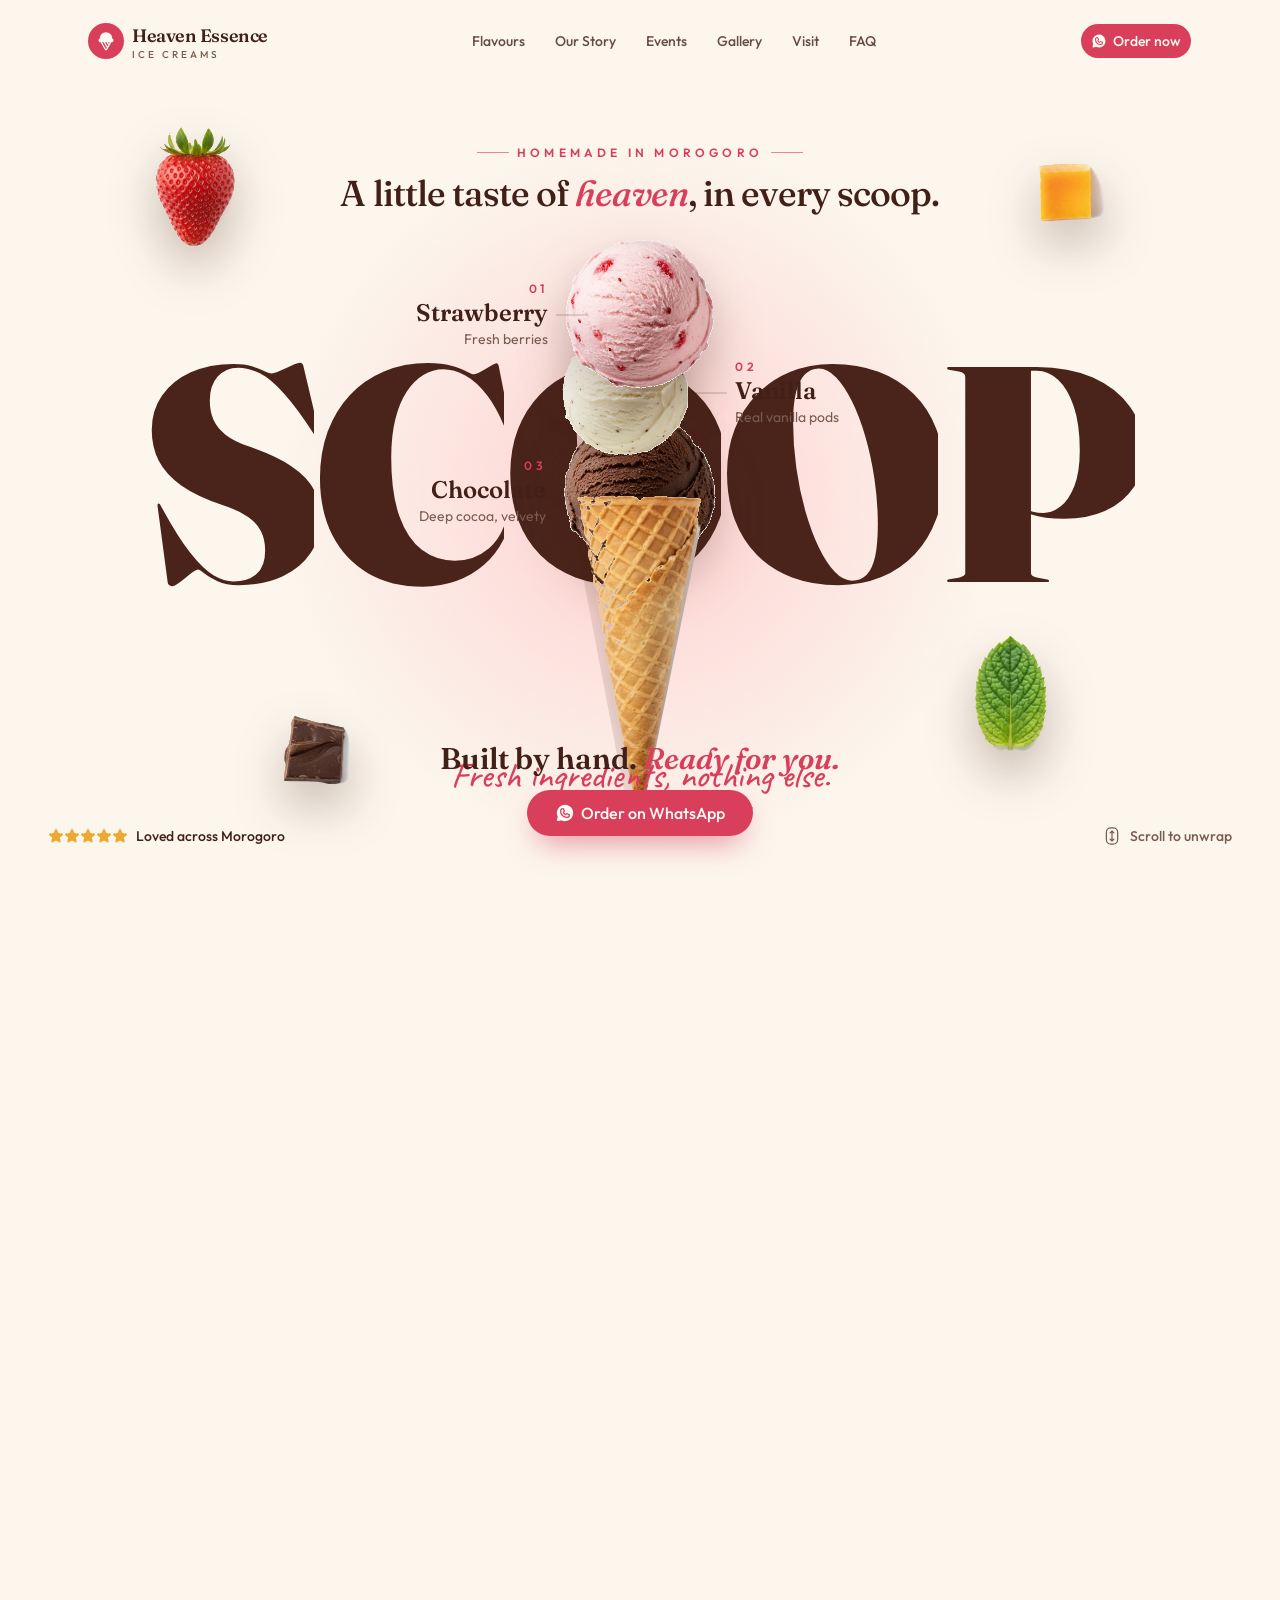
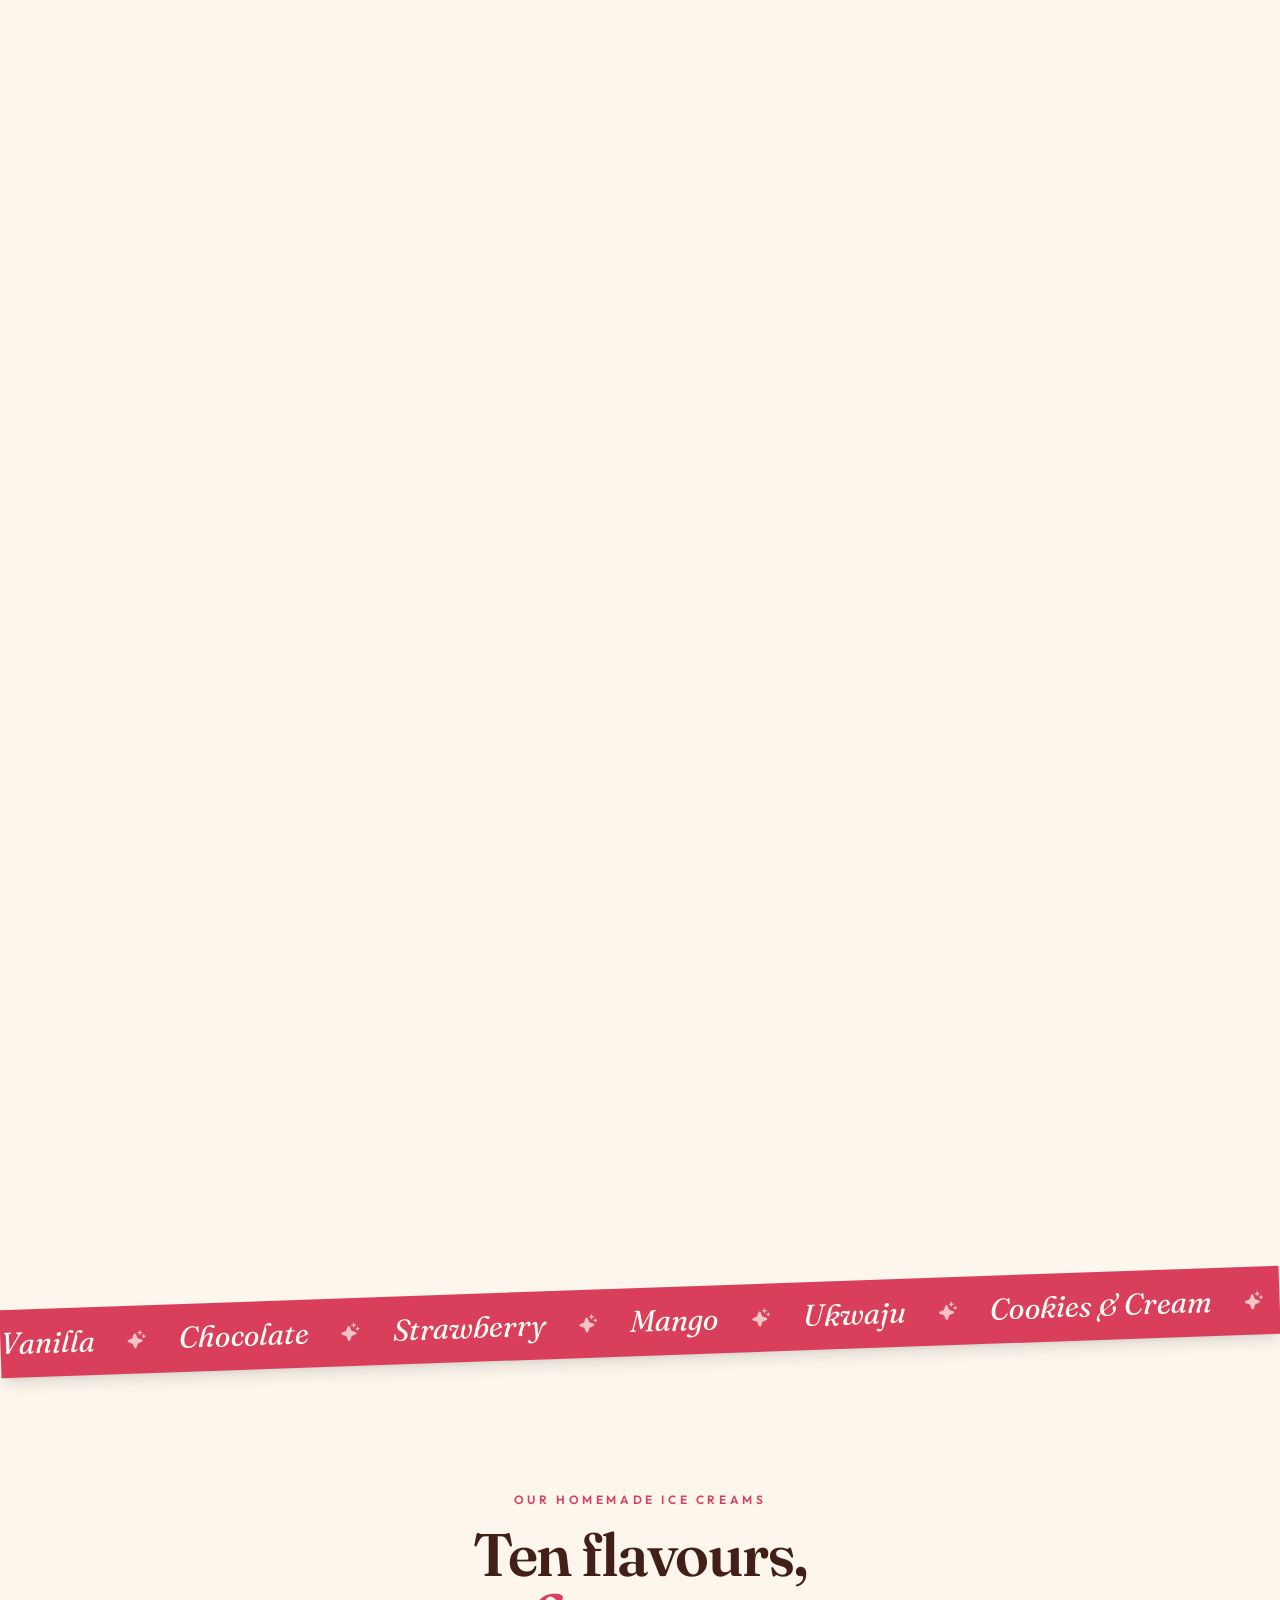
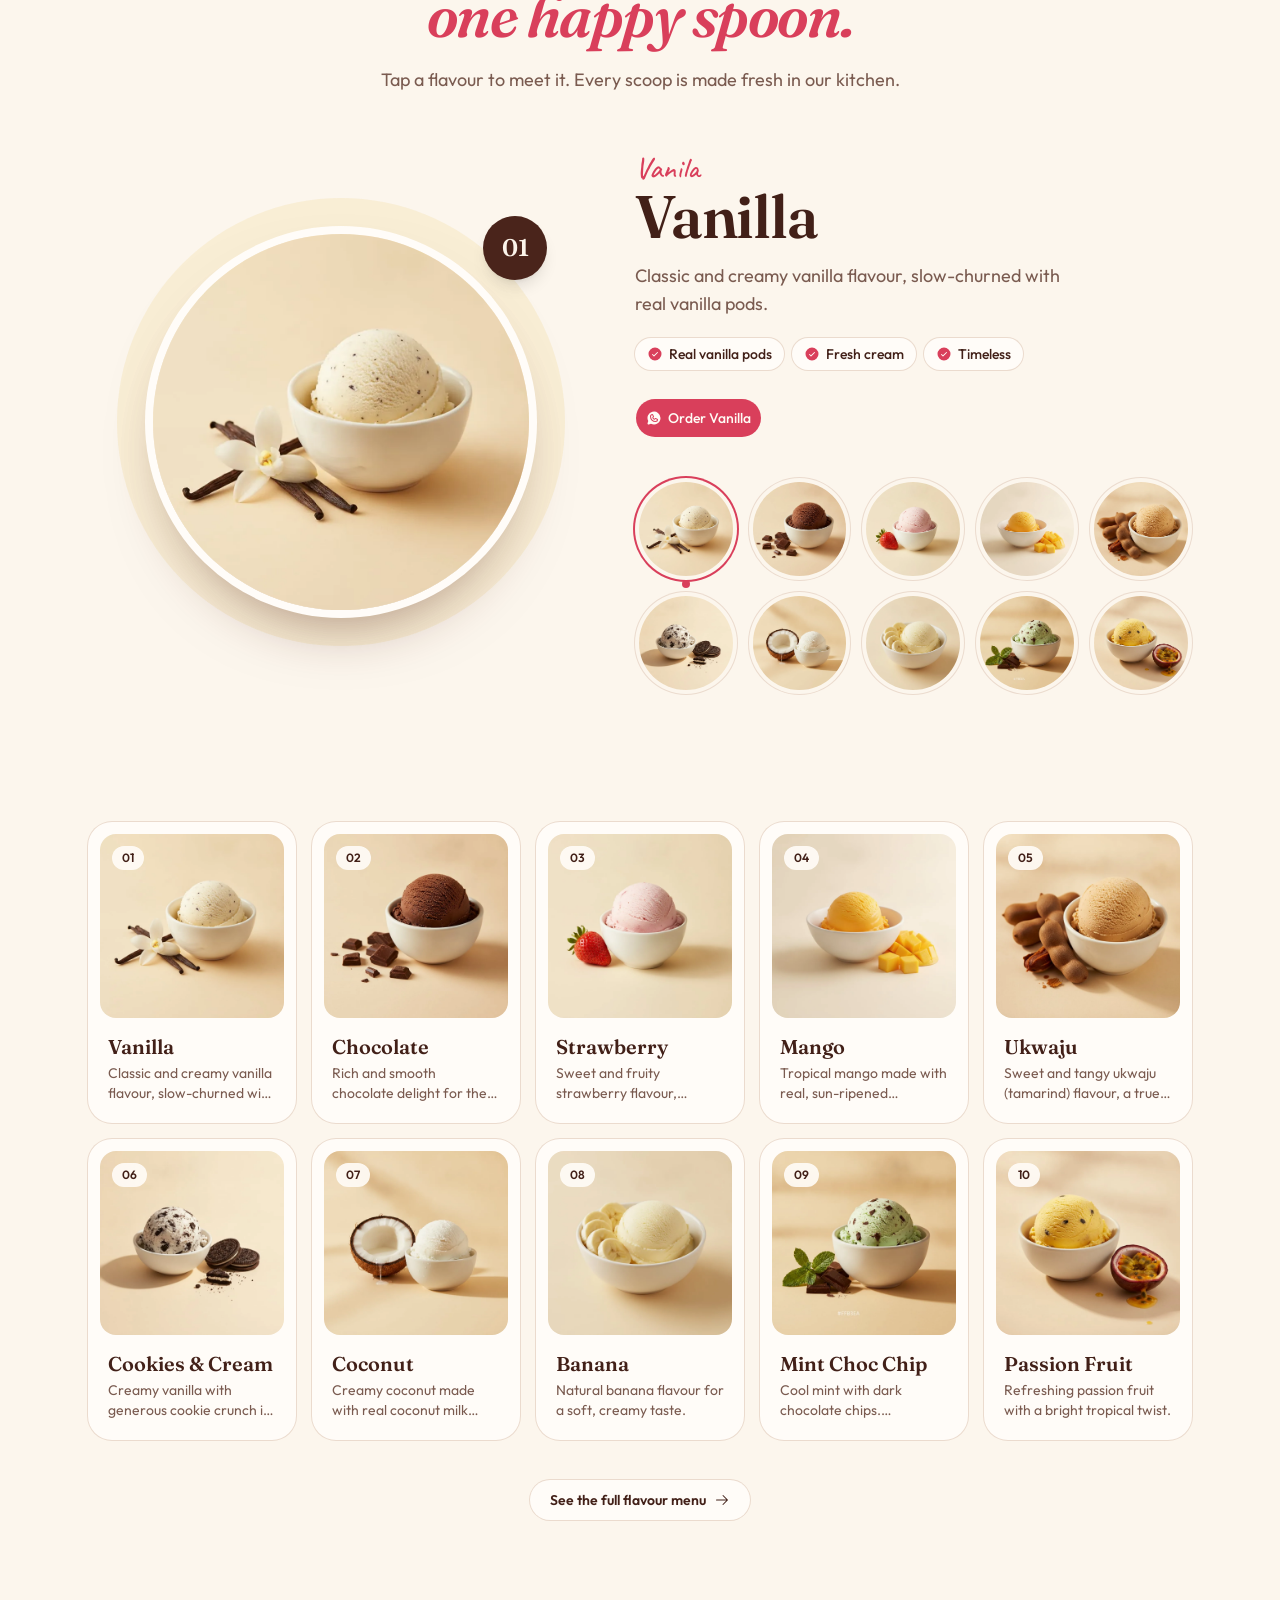
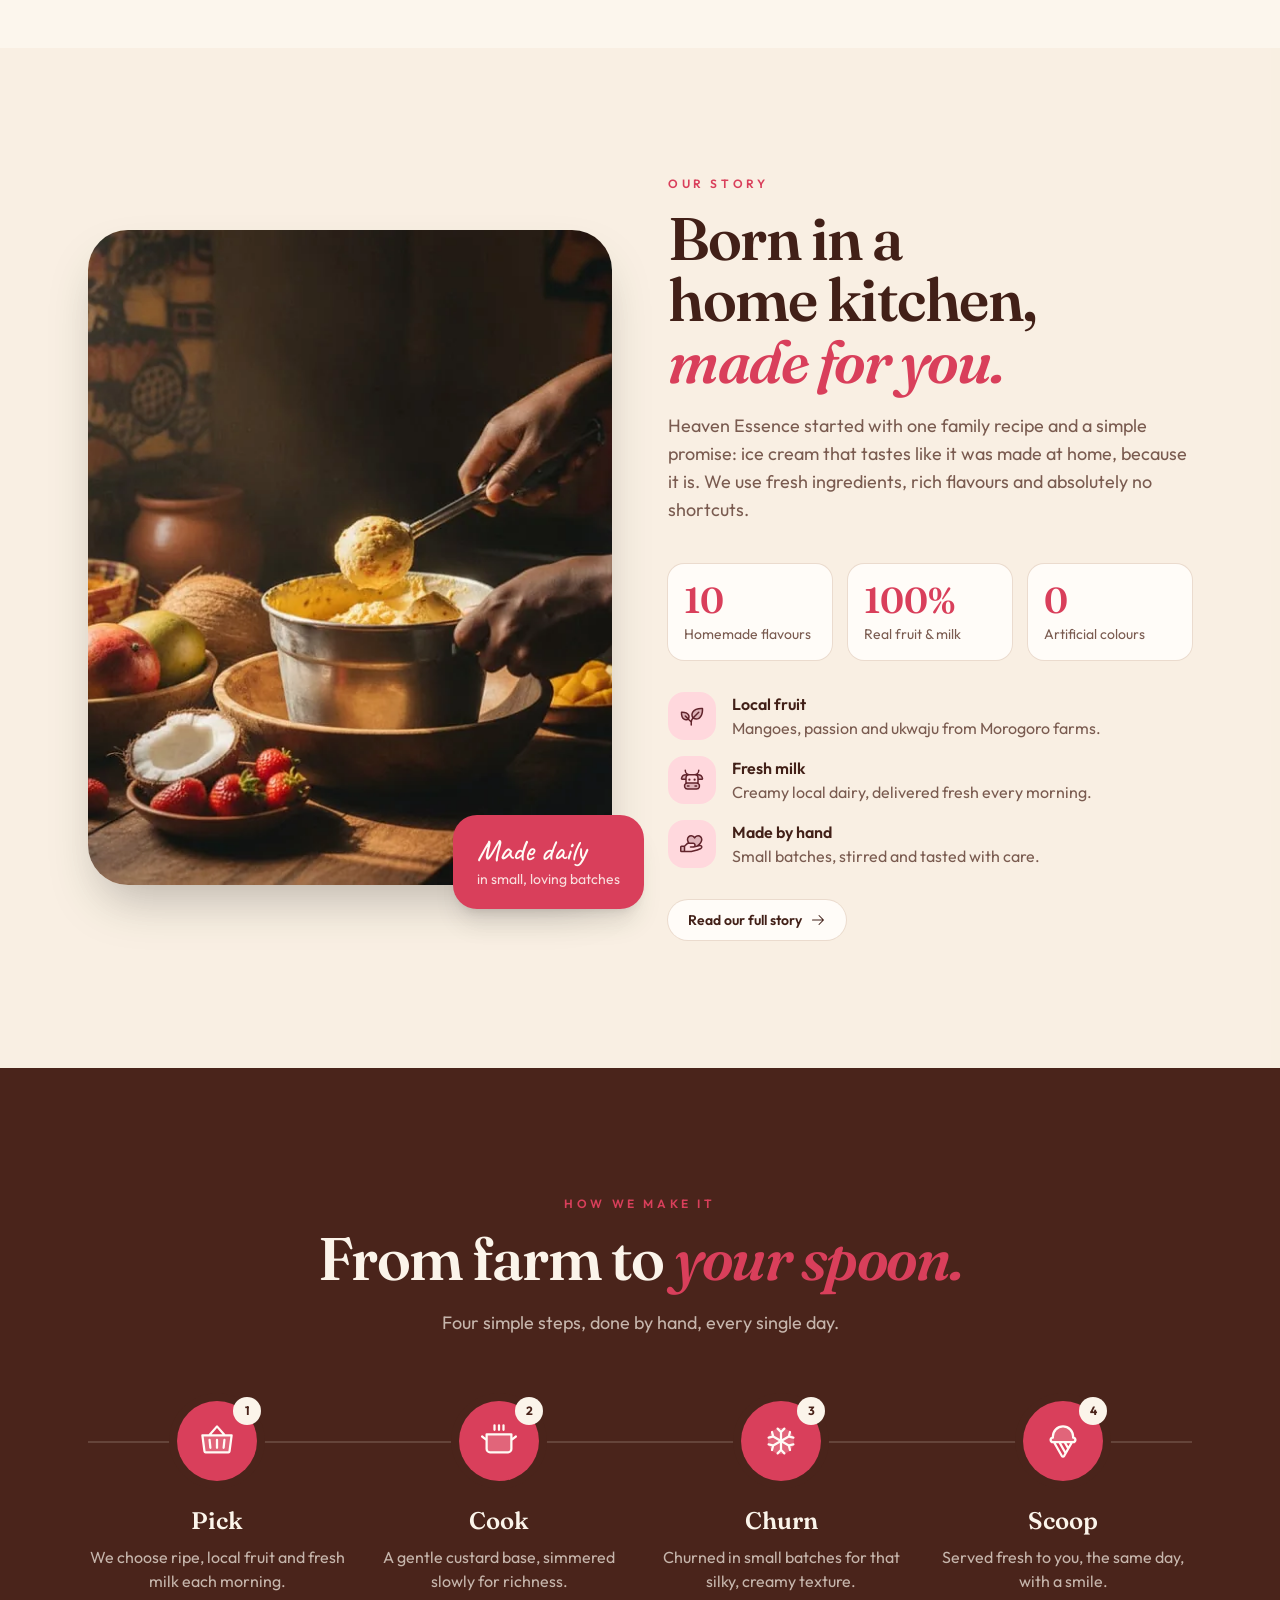
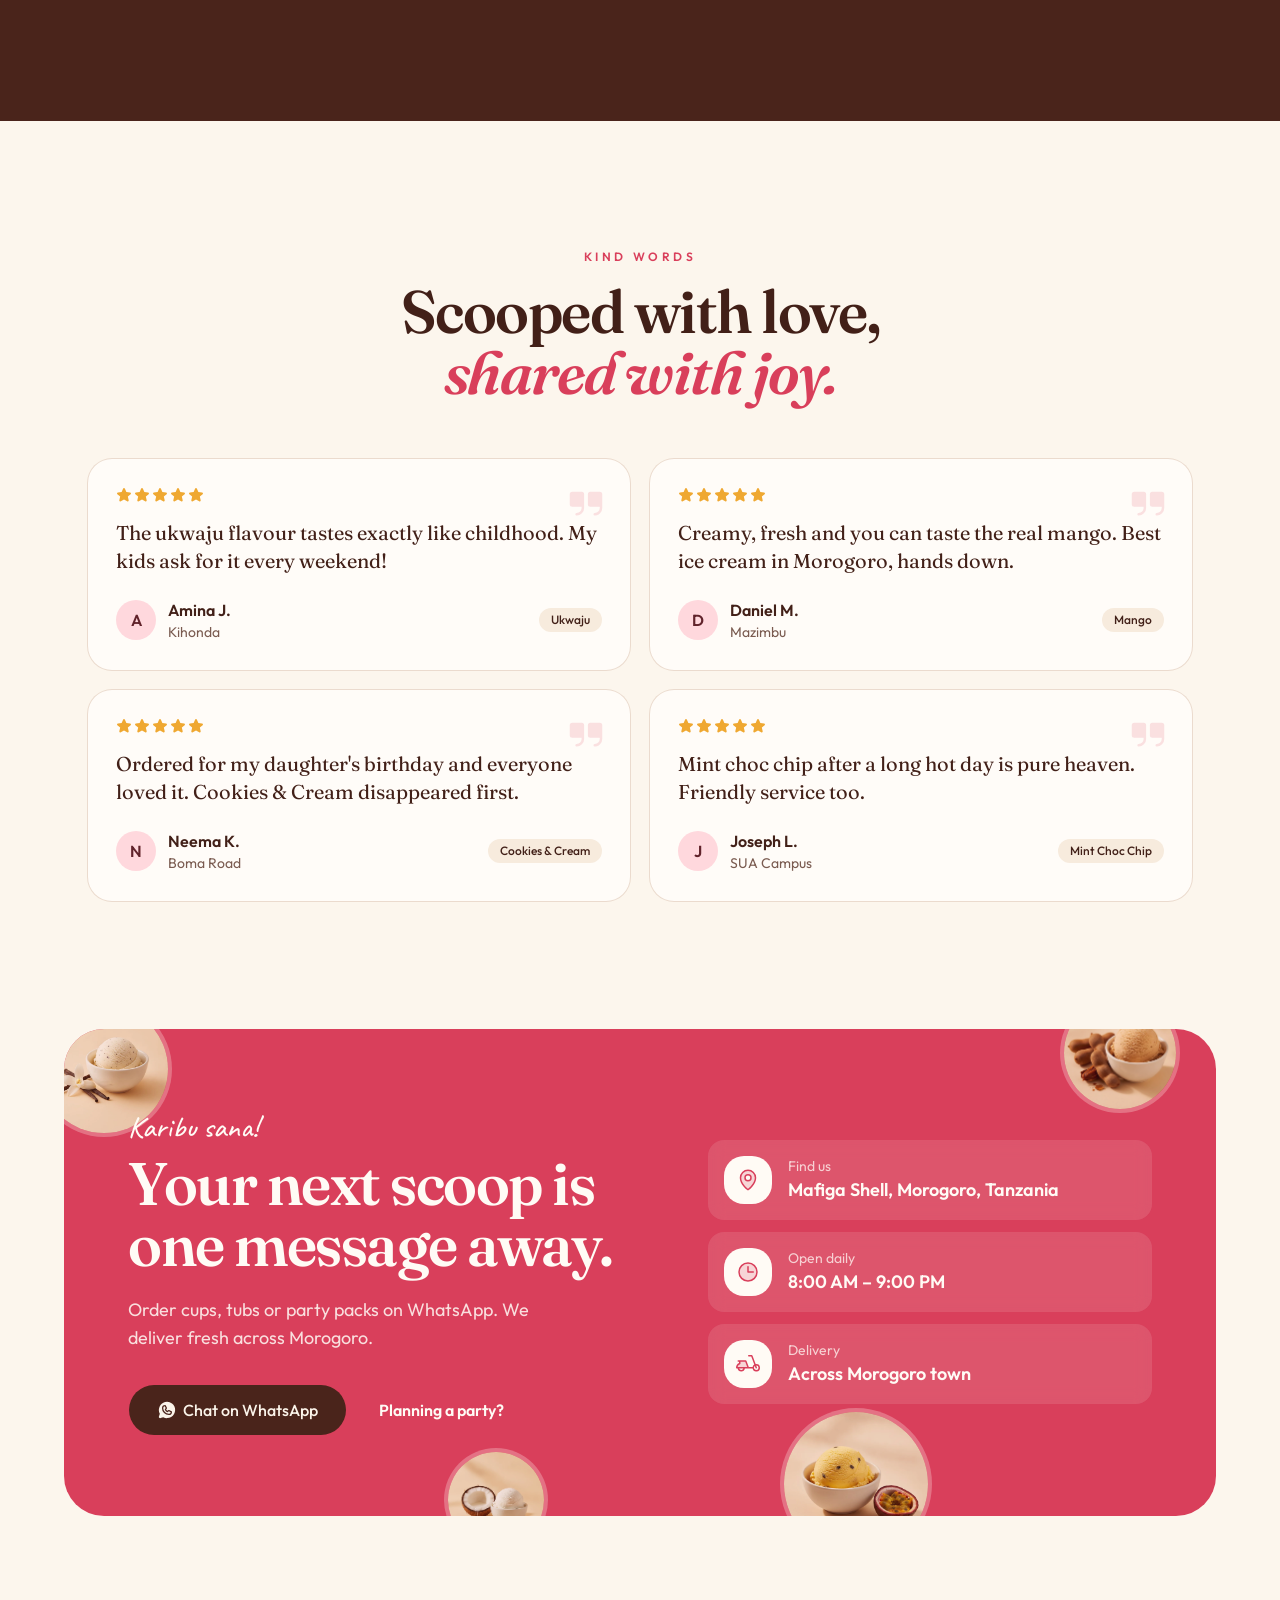
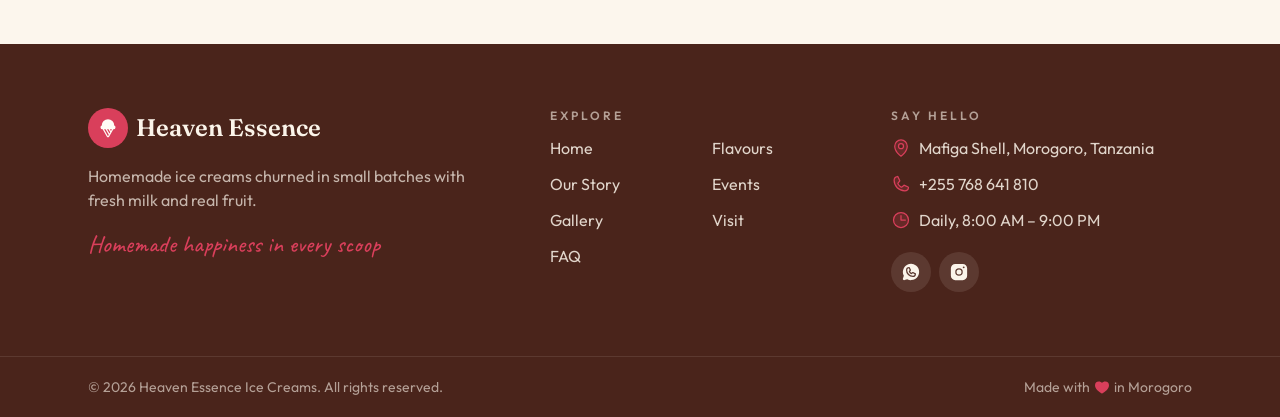
==== commit 49917a4b: "Replace React runtime on home and flavours with lightweight static pages" ====
--- a/index.html
+++ b/index.html
@@ -1,86 +1 @@
-<!DOCTYPE html><html lang="en"><head><meta charSet="utf-8"/><meta name="viewport" content="width=device-width, initial-scale=1.0"/><link rel="preload" as="image" href="/images/hero/scoop-chocolate.webp"/><link rel="preload" as="image" href="/images/hero/cone.webp"/><link rel="preload" as="image" href="/images/hero/scoop-vanilla.webp"/><link rel="preload" as="image" href="/images/hero/scoop-strawberry.webp"/><link rel="preload" as="image" href="/images/hero/strawberry.webp"/><link rel="preload" as="image" href="/images/hero/mango-cube.webp"/><link rel="preload" as="image" href="/images/hero/mint-leaf.webp"/><link rel="preload" as="image" href="/images/hero/chocolate-chunk.webp"/><link rel="preload" as="image" href="/images/flavours/vanilla.webp"/><link rel="preload" as="image" href="/images/flavours/chocolate.webp"/><link rel="stylesheet" href="/assets/fonts.css" data-precedence="default"/><link rel="stylesheet" href="/assets/index-BwMxcPgd.css" data-precedence="default"/><link rel="preload" as="image" href="/images/flavours/strawberry.webp"/><link rel="preload" as="image" href="/images/flavours/mango.webp"/><link rel="preload" as="image" href="/images/flavours/ukwaju.webp"/><link rel="preload" as="image" href="/images/flavours/cookies-cream.webp"/><link rel="preload" as="image" href="/images/flavours/coconut.webp"/><link rel="preload" as="image" href="/images/flavours/banana.webp"/><link rel="preload" as="image" href="/images/flavours/mint-choc-chip.webp"/><link rel="preload" as="image" href="/images/flavours/passion-fruit.webp"/><title>Heaven Essence Ice Creams | Homemade Ice Cream in Morogoro</title><meta name="description" content="Homemade ice creams from Morogoro, made with love and real fruit. Ten heavenly flavours, churned fresh every day."/><meta name="theme-color" content="#f9f3ec"/><meta property="og:type" content="website"/><meta property="og:site_name" content="Heaven Essence Ice Creams"/><meta property="og:title" content="Heaven Essence Ice Creams"/><meta property="og:description" content="Homemade ice creams from Morogoro, made with love and real fruit. Ten heavenly flavours, churned fresh every day."/><link rel="modulepreload" href="/assets/index-DfVBqHhr.js" fetchPriority="low"/><link rel="modulepreload" href="/assets/site-BfMjf0Te.js" fetchPriority="low"/><link rel="modulepreload" href="/assets/_site-gdeizYmg.js" fetchPriority="low"/><link rel="modulepreload" href="/assets/whatsapp-button-Blbq6XgJ.js" fetchPriority="low"/><link rel="modulepreload" href="/assets/MapPin.es-DjvplUCG.js" fetchPriority="low"/><link rel="modulepreload" href="/assets/IceCream.es-DO8bWbjE.js" fetchPriority="low"/><link rel="modulepreload" href="/assets/_site-DwN52VLk.js" fetchPriority="low"/><link rel="modulepreload" href="/assets/flavours-DYcjhhlN.js" fetchPriority="low"/><link rel="modulepreload" href="/assets/section-heading-I62c4J40.js" fetchPriority="low"/><link rel="icon" href="/favicon.ico"/><!-- analytics removed --></head><body><script>(function(){try{var t=localStorage.getItem("theme");if(t!=='light'&&t!=='dark'&&t!=='system'){t="light"}var d=matchMedia('(prefers-color-scheme: dark)').matches;var r=t==='system'?(d?'dark':'light'):t;var e=document.documentElement;e.classList.add(r);e.style.colorScheme=r}catch(e){}})();;document.currentScript.remove()</script><section aria-label="Notifications alt+T" tabindex="-1" aria-live="polite" aria-relevant="additions text" aria-atomic="false" data-react-aria-top-layer="true"></section><!--$--><div class="relative overflow-x-clip"><div class="fixed inset-x-0 top-0 z-[60] h-1 origin-left bg-primary" style="transform:scaleX(0)"></div><header class="fixed inset-x-0 top-0 z-50 px-3 pt-3 md:px-6"><div class="mx-auto flex max-w-6xl items-center justify-between rounded-full px-4 py-2.5 transition-all duration-500 md:px-6 bg-transparent" style="transform:translateY(-24px)"><a class="group flex items-center gap-2 cursor-pointer active" href="/" data-status="active" aria-current="page"><span class="grid size-9 place-items-center rounded-full bg-primary text-primary-foreground"><svg xmlns="http://www.w3.org/2000/svg" width="1em" height="1em" fill="currentColor" viewBox="0 0 256 256" class="size-5"><path d="M208,97.37V96A80,80,0,0,0,48,96v1.37A24,24,0,0,0,56,144h3.29l54.82,95.94a16,16,0,0,0,27.78,0L196.71,144H200a24,24,0,0,0,8-46.63ZM146.89,198.94,115.5,144h19.29l21.75,38.06ZM77.71,144H97.07l40.61,71.06L128,232Zm88,21.94L153.21,144h25.08Z"></path></svg></span><span class="leading-none"><span class="block font-serif text-lg font-semibold tracking-tight">Heaven Essence</span><span class="block text-[10px] font-medium uppercase tracking-[0.3em] text-muted-foreground">Ice Creams</span></span></a><nav class="hidden items-center gap-0.5 lg:flex"><a class="relative rounded-full px-3.5 py-2 text-sm font-medium text-foreground/80 transition-colors hover:bg-accent hover:text-accent-foreground data-[status=active]:bg-accent data-[status=active]:text-accent-foreground cursor-pointer" href="/flavours">Flavours</a><a class="relative rounded-full px-3.5 py-2 text-sm font-medium text-foreground/80 transition-colors hover:bg-accent hover:text-accent-foreground data-[status=active]:bg-accent data-[status=active]:text-accent-foreground cursor-pointer" href="/our-story">Our Story</a><a class="relative rounded-full px-3.5 py-2 text-sm font-medium text-foreground/80 transition-colors hover:bg-accent hover:text-accent-foreground data-[status=active]:bg-accent data-[status=active]:text-accent-foreground cursor-pointer" href="/events">Events</a><a class="relative rounded-full px-3.5 py-2 text-sm font-medium text-foreground/80 transition-colors hover:bg-accent hover:text-accent-foreground data-[status=active]:bg-accent data-[status=active]:text-accent-foreground cursor-pointer" href="/gallery">Gallery</a><a class="relative rounded-full px-3.5 py-2 text-sm font-medium text-foreground/80 transition-colors hover:bg-accent hover:text-accent-foreground data-[status=active]:bg-accent data-[status=active]:text-accent-foreground cursor-pointer" href="/visit">Visit</a><a class="relative rounded-full px-3.5 py-2 text-sm font-medium text-foreground/80 transition-colors hover:bg-accent hover:text-accent-foreground data-[status=active]:bg-accent data-[status=active]:text-accent-foreground cursor-pointer" href="/faq">FAQ</a></nav><div class="flex items-center gap-2"><a href="https://wa.me/255768641810?text=Hello%20Heaven%20Essence!%20I&#x27;d%20like%20to%20order%20ice%20cream." target="_blank" rel="noreferrer" role="button" tabindex="0" data-slot="button" class="group/button shrink-0 items-center justify-center border border-transparent bg-clip-padding text-sm font-medium whitespace-nowrap transition-all outline-none select-none focus-visible:border-ring focus-visible:ring-3 focus-visible:ring-ring/50 active:not-aria-[haspopup]:translate-y-px disabled:pointer-events-none disabled:opacity-50 aria-invalid:border-destructive aria-invalid:ring-3 aria-invalid:ring-destructive/20 dark:aria-invalid:border-destructive/50 dark:aria-invalid:ring-destructive/40 [&amp;_svg]:pointer-events-none [&amp;_svg]:shrink-0 [&amp;_svg:not([class*=&#x27;size-&#x27;])]:size-4 bg-primary text-primary-foreground hover:bg-primary/80 h-9 gap-1.5 px-2.5 in-data-[slot=button-group]:rounded-md has-data-[icon=inline-end]:pr-2 has-data-[icon=inline-start]:pl-2 rounded-full hidden sm:inline-flex"><svg xmlns="http://www.w3.org/2000/svg" width="1em" height="1em" fill="currentColor" viewBox="0 0 256 256"><path d="M152.58,145.23l23,11.48A24,24,0,0,1,152,176a72.08,72.08,0,0,1-72-72A24,24,0,0,1,99.29,80.46l11.48,23L101,118a8,8,0,0,0-.73,7.51,56.47,56.47,0,0,0,30.15,30.15A8,8,0,0,0,138,155ZM232,128A104,104,0,0,1,79.12,219.82L45.07,231.17a16,16,0,0,1-20.24-20.24l11.35-34.05A104,104,0,1,1,232,128Zm-40,24a8,8,0,0,0-4.42-7.16l-32-16a8,8,0,0,0-8,.5l-14.69,9.8a40.55,40.55,0,0,1-16-16l9.8-14.69a8,8,0,0,0,.5-8l-16-32A8,8,0,0,0,104,64a40,40,0,0,0-40,40,88.1,88.1,0,0,0,88,88A40,40,0,0,0,192,152Z"></path></svg>Order now</a><button type="button" aria-label="Open menu" aria-expanded="false" class="grid size-10 place-items-center rounded-full bg-card ring-1 ring-border lg:hidden cursor-pointer"><svg xmlns="http://www.w3.org/2000/svg" width="1em" height="1em" fill="currentColor" viewBox="0 0 256 256" class="size-5"><path d="M224,128a8,8,0,0,1-8,8H40a8,8,0,0,1,0-16H216A8,8,0,0,1,224,128ZM40,72H216a8,8,0,0,0,0-16H40a8,8,0,0,0,0,16ZM216,184H40a8,8,0,0,0,0,16H216a8,8,0,0,0,0-16Z"></path></svg></button></div></div></header><main><section class="relative h-[320svh]"><svg aria-hidden="true" class="pointer-events-none absolute size-0" focusable="false"><filter id="knockout-soft" color-interpolation-filters="sRGB"><feColorMatrix type="matrix" values="1 0 0 0 0  0 1 0 0 0  0 0 1 0 0  -25 -25 -25 73.5 0"></feColorMatrix></filter><filter id="knockout-strong" color-interpolation-filters="sRGB"><feColorMatrix type="matrix" values="1 0 0 0 0  0 1 0 0 0  0 0 1 0 0  -5 -5 -5 12.6 0"></feColorMatrix></filter></svg><div class="sticky top-0 h-svh overflow-hidden"><div class="pointer-events-none absolute left-1/2 top-[55%] size-[90vmin] -translate-x-1/2 -translate-y-1/2 rounded-full bg-[radial-gradient(circle,oklch(0.88_0.08_15/0.75),transparent_62%)] dark:bg-[radial-gradient(circle,oklch(0.42_0.12_12/0.55),transparent_62%)]" style="transform:none"></div><div class="absolute inset-x-0 top-[13svh] z-40 px-6 text-center md:top-[15svh]" style="opacity:1;transform:none"><p class="mx-auto inline-flex items-center gap-2 text-xs font-semibold uppercase tracking-[0.35em] text-primary" style="transform:translateY(16px)"><span class="h-px w-8 bg-primary/60"></span>Homemade in Morogoro<span class="h-px w-8 bg-primary/60"></span></p><h1 class="mt-3 font-serif text-2xl font-medium tracking-tight text-balance md:text-4xl" style="transform:translateY(20px)">A little taste of <span class="italic text-primary">heaven</span>, in every scoop.</h1></div><div class="absolute inset-x-0 top-[54%] z-0 -translate-y-1/2" style="opacity:1"><div aria-hidden="true" class="whitespace-nowrap text-center font-serif text-[30vw] font-black leading-[0.8] tracking-[-0.04em] text-secondary md:text-[24vw] dark:text-foreground"><span class="inline-block overflow-hidden pb-[0.05em]"><span class="inline-block" style="transform:translateY(45%) rotate(6deg)">S</span></span><span class="inline-block overflow-hidden pb-[0.05em]"><span class="inline-block" style="transform:translateY(45%) rotate(6deg)">C</span></span><span class="inline-block overflow-hidden pb-[0.05em]"><span class="inline-block" style="transform:translateY(45%) rotate(6deg)">O</span></span><span class="inline-block overflow-hidden pb-[0.05em]"><span class="inline-block" style="transform:translateY(45%) rotate(6deg)">O</span></span><span class="inline-block overflow-hidden pb-[0.05em]"><span class="inline-block" style="transform:translateY(45%) rotate(6deg)">P</span></span></div></div><div class="absolute left-1/2 top-[57%] aspect-[1/3.5] w-[min(34vw,18svh)] md:top-[58%] md:w-[min(15vw,18svh)]" style="transform:translateX(-50%) translateY(-50%)"><div class="absolute left-[2%] top-[31%] w-[96%] z-10" style="transform:none"><img src="/images/hero/scoop-chocolate.webp" alt="Chocolate scoop" draggable="false" class="w-full select-none [filter:url(#knockout-soft)_drop-shadow(0_22px_24px_rgba(70,30,15,0.28))]" style="transform:translateY(-120svh)"/><div class="pointer-events-none absolute top-1/2 hidden w-44 -translate-y-1/2 md:block right-full pr-4 text-right" style="opacity:0"><p class="text-xs font-semibold tracking-[0.3em] text-primary">03</p><p class="font-serif text-2xl font-semibold">Chocolate</p><p class="text-sm text-muted-foreground">Deep cocoa, velvety</p><span class="absolute top-1/2 h-px w-8 bg-foreground/30 -right-6"></span></div></div><div class="absolute bottom-0 left-[9%] w-[82%] z-20" style="transform:none"><img src="/images/hero/cone.webp" alt="Golden waffle cone" draggable="false" class="w-full select-none [filter:url(#knockout-strong)_drop-shadow(0_22px_24px_rgba(70,30,15,0.28))] [clip-path:polygon(-5%_0,101%_0,53%_100%,40%_100%)]" style="transform:translateY(60px)"/></div><div class="absolute left-[1%] top-[15.5%] w-[98%] z-30" style="transform:none"><img src="/images/hero/scoop-vanilla.webp" alt="Vanilla scoop" draggable="false" class="w-full select-none [filter:url(#knockout-soft)_drop-shadow(0_22px_24px_rgba(70,30,15,0.28))]" style="transform:translateY(-120svh)"/><div class="pointer-events-none absolute top-1/2 hidden w-44 -translate-y-1/2 md:block left-full pl-4" style="opacity:0"><p class="text-xs font-semibold tracking-[0.3em] text-primary">02</p><p class="font-serif text-2xl font-semibold">Vanilla</p><p class="text-sm text-muted-foreground">Real vanilla pods</p><span class="absolute top-1/2 h-px w-8 bg-foreground/30 -left-6"></span></div></div><div class="absolute left-[3%] top-0 w-[94%] z-40" style="transform:none"><img src="/images/hero/scoop-strawberry.webp" alt="Strawberry scoop" draggable="false" class="w-full select-none [filter:url(#knockout-soft)_drop-shadow(0_22px_24px_rgba(70,30,15,0.28))]" style="transform:translateY(-120svh)"/><div class="pointer-events-none absolute top-1/2 hidden w-44 -translate-y-1/2 md:block right-full pr-4 text-right" style="opacity:0"><p class="text-xs font-semibold tracking-[0.3em] text-primary">01</p><p class="font-serif text-2xl font-semibold">Strawberry</p><p class="text-sm text-muted-foreground">Fresh berries</p><span class="absolute top-1/2 h-px w-8 bg-foreground/30 -right-6"></span></div></div></div><div aria-hidden="true" class="pointer-events-none absolute inset-0"><img src="/images/hero/strawberry.webp" alt="Fresh strawberry" draggable="false" class="absolute z-30 select-none [filter:url(#knockout-strong)_drop-shadow(0_22px_24px_rgba(70,30,15,0.28))] left-[12%] top-[14%] w-[13vw] md:w-[7vw]" style="transform:translateX(-40vw) translateY(-30svh) scale(0.4) rotate(-90deg)"/><img src="/images/hero/mango-cube.webp" alt="Mango cube" draggable="false" class="absolute z-30 select-none [filter:url(#knockout-strong)_drop-shadow(0_22px_24px_rgba(70,30,15,0.28))] right-[13%] top-[18%] w-[12vw] md:w-[6vw]" style="transform:translateX(40vw) translateY(-40svh) scale(0.4) rotate(120deg)"/><img src="/images/hero/mint-leaf.webp" alt="Mint leaf" draggable="false" class="absolute z-30 select-none [filter:url(#knockout-strong)_drop-shadow(0_22px_24px_rgba(70,30,15,0.28))] right-[18%] bottom-[16%] w-[12vw] md:w-[6vw]" style="transform:translateX(30vw) translateY(50svh) scale(0.4) rotate(-140deg)"/><img src="/images/hero/chocolate-chunk.webp" alt="Dark chocolate chunk" draggable="false" class="absolute z-30 select-none [filter:url(#knockout-strong)_drop-shadow(0_22px_24px_rgba(70,30,15,0.28))] left-[22%] bottom-[12%] w-[12vw] md:w-[6vw]" style="transform:translateX(-30vw) translateY(50svh) scale(0.4) rotate(160deg)"/></div><div class="pointer-events-none absolute inset-x-0 bottom-[9svh] z-40 px-6 text-center" style="opacity:0"><p class="font-script text-3xl text-primary md:text-4xl">Fresh ingredients, nothing else.</p><p class="mt-1 text-sm text-muted-foreground">Real fruit · Fresh milk · Churned daily</p></div><div class="absolute inset-x-0 bottom-[7svh] z-40 flex flex-col items-center gap-3 px-6 text-center" style="opacity:0;transform:translateY(4svh)"><p class="font-serif text-2xl font-semibold md:text-3xl">Built by hand. <span class="italic text-primary">Ready for you.</span></p><a href="https://wa.me/255768641810?text=Hello%20Heaven%20Essence!%20I&#x27;d%20like%20to%20order%20ice%20cream." target="_blank" rel="noreferrer" role="button" tabindex="0" data-slot="button" class="group/button inline-flex shrink-0 items-center justify-center border border-transparent bg-clip-padding font-medium whitespace-nowrap transition-all outline-none select-none focus-visible:border-ring focus-visible:ring-3 focus-visible:ring-ring/50 active:not-aria-[haspopup]:translate-y-px disabled:pointer-events-none disabled:opacity-50 aria-invalid:border-destructive aria-invalid:ring-3 aria-invalid:ring-destructive/20 dark:aria-invalid:border-destructive/50 dark:aria-invalid:ring-destructive/40 [&amp;_svg]:pointer-events-none [&amp;_svg]:shrink-0 [&amp;_svg:not([class*=&#x27;size-&#x27;])]:size-4 bg-primary text-primary-foreground hover:bg-primary/80 gap-1.5 has-data-[icon=inline-end]:pr-2 has-data-[icon=inline-start]:pl-2 rounded-full h-12 px-7 text-base shadow-[0_14px_30px_-10px] shadow-primary/60"><svg xmlns="http://www.w3.org/2000/svg" width="1em" height="1em" fill="currentColor" viewBox="0 0 256 256" class="size-5"><path d="M152.58,145.23l23,11.48A24,24,0,0,1,152,176a72.08,72.08,0,0,1-72-72A24,24,0,0,1,99.29,80.46l11.48,23L101,118a8,8,0,0,0-.73,7.51,56.47,56.47,0,0,0,30.15,30.15A8,8,0,0,0,138,155ZM232,128A104,104,0,0,1,79.12,219.82L45.07,231.17a16,16,0,0,1-20.24-20.24l11.35-34.05A104,104,0,1,1,232,128Zm-40,24a8,8,0,0,0-4.42-7.16l-32-16a8,8,0,0,0-8,.5l-14.69,9.8a40.55,40.55,0,0,1-16-16l9.8-14.69a8,8,0,0,0,.5-8l-16-32A8,8,0,0,0,104,64a40,40,0,0,0-40,40,88.1,88.1,0,0,0,88,88A40,40,0,0,0,192,152Z"></path></svg>Order on WhatsApp</a></div><div class="absolute bottom-[6svh] left-6 z-40 hidden items-center gap-2 text-sm md:flex lg:left-12" style="opacity:1"><span class="flex"><svg xmlns="http://www.w3.org/2000/svg" width="1em" height="1em" fill="currentColor" viewBox="0 0 256 256" class="size-4 text-chart-2"><path d="M234.29,114.85l-45,38.83L203,211.75a16.4,16.4,0,0,1-24.5,17.82L128,198.49,77.47,229.57A16.4,16.4,0,0,1,53,211.75l13.76-58.07-45-38.83A16.46,16.46,0,0,1,31.08,86l59-4.76,22.76-55.08a16.36,16.36,0,0,1,30.27,0l22.75,55.08,59,4.76a16.46,16.46,0,0,1,9.37,28.86Z"></path></svg><svg xmlns="http://www.w3.org/2000/svg" width="1em" height="1em" fill="currentColor" viewBox="0 0 256 256" class="size-4 text-chart-2"><path d="M234.29,114.85l-45,38.83L203,211.75a16.4,16.4,0,0,1-24.5,17.82L128,198.49,77.47,229.57A16.4,16.4,0,0,1,53,211.75l13.76-58.07-45-38.83A16.46,16.46,0,0,1,31.08,86l59-4.76,22.76-55.08a16.36,16.36,0,0,1,30.27,0l22.75,55.08,59,4.76a16.46,16.46,0,0,1,9.37,28.86Z"></path></svg><svg xmlns="http://www.w3.org/2000/svg" width="1em" height="1em" fill="currentColor" viewBox="0 0 256 256" class="size-4 text-chart-2"><path d="M234.29,114.85l-45,38.83L203,211.75a16.4,16.4,0,0,1-24.5,17.82L128,198.49,77.47,229.57A16.4,16.4,0,0,1,53,211.75l13.76-58.07-45-38.83A16.46,16.46,0,0,1,31.08,86l59-4.76,22.76-55.08a16.36,16.36,0,0,1,30.27,0l22.75,55.08,59,4.76a16.46,16.46,0,0,1,9.37,28.86Z"></path></svg><svg xmlns="http://www.w3.org/2000/svg" width="1em" height="1em" fill="currentColor" viewBox="0 0 256 256" class="size-4 text-chart-2"><path d="M234.29,114.85l-45,38.83L203,211.75a16.4,16.4,0,0,1-24.5,17.82L128,198.49,77.47,229.57A16.4,16.4,0,0,1,53,211.75l13.76-58.07-45-38.83A16.46,16.46,0,0,1,31.08,86l59-4.76,22.76-55.08a16.36,16.36,0,0,1,30.27,0l22.75,55.08,59,4.76a16.46,16.46,0,0,1,9.37,28.86Z"></path></svg><svg xmlns="http://www.w3.org/2000/svg" width="1em" height="1em" fill="currentColor" viewBox="0 0 256 256" class="size-4 text-chart-2"><path d="M234.29,114.85l-45,38.83L203,211.75a16.4,16.4,0,0,1-24.5,17.82L128,198.49,77.47,229.57A16.4,16.4,0,0,1,53,211.75l13.76-58.07-45-38.83A16.46,16.46,0,0,1,31.08,86l59-4.76,22.76-55.08a16.36,16.36,0,0,1,30.27,0l22.75,55.08,59,4.76a16.46,16.46,0,0,1,9.37,28.86Z"></path></svg></span><span class="font-medium">Loved across Morogoro</span></div><div class="absolute bottom-[6svh] right-6 z-40 flex items-center gap-2 text-sm font-medium text-muted-foreground max-md:inset-x-0 max-md:justify-center lg:right-12" style="opacity:1"><span><svg xmlns="http://www.w3.org/2000/svg" width="1em" height="1em" fill="currentColor" viewBox="0 0 256 256" class="size-5"><path d="M144,16H112A64.07,64.07,0,0,0,48,80v96a64.07,64.07,0,0,0,64,64h32a64.07,64.07,0,0,0,64-64V80A64.07,64.07,0,0,0,144,16Zm48,160a48.05,48.05,0,0,1-48,48H112a48.05,48.05,0,0,1-48-48V80a48.05,48.05,0,0,1,48-48h32a48.05,48.05,0,0,1,48,48ZM136,83.31v89.38l10.34-10.35a8,8,0,0,1,11.32,11.32l-24,24a8,8,0,0,1-11.32,0l-24-24a8,8,0,0,1,11.32-11.32L120,172.69V83.31L109.66,93.66A8,8,0,0,1,98.34,82.34l24-24a8,8,0,0,1,11.32,0l24,24a8,8,0,0,1-11.32,11.32Z"></path></svg></span>Scroll to unwrap</div></div></section><div class="relative z-10 -my-4 py-6"><div class="-rotate-2 bg-primary py-4 text-primary-foreground shadow-lg"><div class="flex w-max gap-8"><span class="flex items-center gap-8 font-serif text-2xl italic md:text-3xl">Vanilla<svg xmlns="http://www.w3.org/2000/svg" width="1em" height="1em" fill="currentColor" viewBox="0 0 256 256" class="size-5 opacity-70"><path d="M208,144a15.78,15.78,0,0,1-10.42,14.94L146,178l-19,51.62a15.92,15.92,0,0,1-29.88,0L78,178l-51.62-19a15.92,15.92,0,0,1,0-29.88L78,110l19-51.62a15.92,15.92,0,0,1,29.88,0L146,110l51.62,19A15.78,15.78,0,0,1,208,144ZM152,48h16V64a8,8,0,0,0,16,0V48h16a8,8,0,0,0,0-16H184V16a8,8,0,0,0-16,0V32H152a8,8,0,0,0,0,16Zm88,32h-8V72a8,8,0,0,0-16,0v8h-8a8,8,0,0,0,0,16h8v8a8,8,0,0,0,16,0V96h8a8,8,0,0,0,0-16Z"></path></svg></span><span class="flex items-center gap-8 font-serif text-2xl italic md:text-3xl">Chocolate<svg xmlns="http://www.w3.org/2000/svg" width="1em" height="1em" fill="currentColor" viewBox="0 0 256 256" class="size-5 opacity-70"><path d="M208,144a15.78,15.78,0,0,1-10.42,14.94L146,178l-19,51.62a15.92,15.92,0,0,1-29.88,0L78,178l-51.62-19a15.92,15.92,0,0,1,0-29.88L78,110l19-51.62a15.92,15.92,0,0,1,29.88,0L146,110l51.62,19A15.78,15.78,0,0,1,208,144ZM152,48h16V64a8,8,0,0,0,16,0V48h16a8,8,0,0,0,0-16H184V16a8,8,0,0,0-16,0V32H152a8,8,0,0,0,0,16Zm88,32h-8V72a8,8,0,0,0-16,0v8h-8a8,8,0,0,0,0,16h8v8a8,8,0,0,0,16,0V96h8a8,8,0,0,0,0-16Z"></path></svg></span><span class="flex items-center gap-8 font-serif text-2xl italic md:text-3xl">Strawberry<svg xmlns="http://www.w3.org/2000/svg" width="1em" height="1em" fill="currentColor" viewBox="0 0 256 256" class="size-5 opacity-70"><path d="M208,144a15.78,15.78,0,0,1-10.42,14.94L146,178l-19,51.62a15.92,15.92,0,0,1-29.88,0L78,178l-51.62-19a15.92,15.92,0,0,1,0-29.88L78,110l19-51.62a15.92,15.92,0,0,1,29.88,0L146,110l51.62,19A15.78,15.78,0,0,1,208,144ZM152,48h16V64a8,8,0,0,0,16,0V48h16a8,8,0,0,0,0-16H184V16a8,8,0,0,0-16,0V32H152a8,8,0,0,0,0,16Zm88,32h-8V72a8,8,0,0,0-16,0v8h-8a8,8,0,0,0,0,16h8v8a8,8,0,0,0,16,0V96h8a8,8,0,0,0,0-16Z"></path></svg></span><span class="flex items-center gap-8 font-serif text-2xl italic md:text-3xl">Mango<svg xmlns="http://www.w3.org/2000/svg" width="1em" height="1em" fill="currentColor" viewBox="0 0 256 256" class="size-5 opacity-70"><path d="M208,144a15.78,15.78,0,0,1-10.42,14.94L146,178l-19,51.62a15.92,15.92,0,0,1-29.88,0L78,178l-51.62-19a15.92,15.92,0,0,1,0-29.88L78,110l19-51.62a15.92,15.92,0,0,1,29.88,0L146,110l51.62,19A15.78,15.78,0,0,1,208,144ZM152,48h16V64a8,8,0,0,0,16,0V48h16a8,8,0,0,0,0-16H184V16a8,8,0,0,0-16,0V32H152a8,8,0,0,0,0,16Zm88,32h-8V72a8,8,0,0,0-16,0v8h-8a8,8,0,0,0,0,16h8v8a8,8,0,0,0,16,0V96h8a8,8,0,0,0,0-16Z"></path></svg></span><span class="flex items-center gap-8 font-serif text-2xl italic md:text-3xl">Ukwaju<svg xmlns="http://www.w3.org/2000/svg" width="1em" height="1em" fill="currentColor" viewBox="0 0 256 256" class="size-5 opacity-70"><path d="M208,144a15.78,15.78,0,0,1-10.42,14.94L146,178l-19,51.62a15.92,15.92,0,0,1-29.88,0L78,178l-51.62-19a15.92,15.92,0,0,1,0-29.88L78,110l19-51.62a15.92,15.92,0,0,1,29.88,0L146,110l51.62,19A15.78,15.78,0,0,1,208,144ZM152,48h16V64a8,8,0,0,0,16,0V48h16a8,8,0,0,0,0-16H184V16a8,8,0,0,0-16,0V32H152a8,8,0,0,0,0,16Zm88,32h-8V72a8,8,0,0,0-16,0v8h-8a8,8,0,0,0,0,16h8v8a8,8,0,0,0,16,0V96h8a8,8,0,0,0,0-16Z"></path></svg></span><span class="flex items-center gap-8 font-serif text-2xl italic md:text-3xl">Cookies &amp; Cream<svg xmlns="http://www.w3.org/2000/svg" width="1em" height="1em" fill="currentColor" viewBox="0 0 256 256" class="size-5 opacity-70"><path d="M208,144a15.78,15.78,0,0,1-10.42,14.94L146,178l-19,51.62a15.92,15.92,0,0,1-29.88,0L78,178l-51.62-19a15.92,15.92,0,0,1,0-29.88L78,110l19-51.62a15.92,15.92,0,0,1,29.88,0L146,110l51.62,19A15.78,15.78,0,0,1,208,144ZM152,48h16V64a8,8,0,0,0,16,0V48h16a8,8,0,0,0,0-16H184V16a8,8,0,0,0-16,0V32H152a8,8,0,0,0,0,16Zm88,32h-8V72a8,8,0,0,0-16,0v8h-8a8,8,0,0,0,0,16h8v8a8,8,0,0,0,16,0V96h8a8,8,0,0,0,0-16Z"></path></svg></span><span class="flex items-center gap-8 font-serif text-2xl italic md:text-3xl">Coconut<svg xmlns="http://www.w3.org/2000/svg" width="1em" height="1em" fill="currentColor" viewBox="0 0 256 256" class="size-5 opacity-70"><path d="M208,144a15.78,15.78,0,0,1-10.42,14.94L146,178l-19,51.62a15.92,15.92,0,0,1-29.88,0L78,178l-51.62-19a15.92,15.92,0,0,1,0-29.88L78,110l19-51.62a15.92,15.92,0,0,1,29.88,0L146,110l51.62,19A15.78,15.78,0,0,1,208,144ZM152,48h16V64a8,8,0,0,0,16,0V48h16a8,8,0,0,0,0-16H184V16a8,8,0,0,0-16,0V32H152a8,8,0,0,0,0,16Zm88,32h-8V72a8,8,0,0,0-16,0v8h-8a8,8,0,0,0,0,16h8v8a8,8,0,0,0,16,0V96h8a8,8,0,0,0,0-16Z"></path></svg></span><span class="flex items-center gap-8 font-serif text-2xl italic md:text-3xl">Banana<svg xmlns="http://www.w3.org/2000/svg" width="1em" height="1em" fill="currentColor" viewBox="0 0 256 256" class="size-5 opacity-70"><path d="M208,144a15.78,15.78,0,0,1-10.42,14.94L146,178l-19,51.62a15.92,15.92,0,0,1-29.88,0L78,178l-51.62-19a15.92,15.92,0,0,1,0-29.88L78,110l19-51.62a15.92,15.92,0,0,1,29.88,0L146,110l51.62,19A15.78,15.78,0,0,1,208,144ZM152,48h16V64a8,8,0,0,0,16,0V48h16a8,8,0,0,0,0-16H184V16a8,8,0,0,0-16,0V32H152a8,8,0,0,0,0,16Zm88,32h-8V72a8,8,0,0,0-16,0v8h-8a8,8,0,0,0,0,16h8v8a8,8,0,0,0,16,0V96h8a8,8,0,0,0,0-16Z"></path></svg></span><span class="flex items-center gap-8 font-serif text-2xl italic md:text-3xl">Mint Choc Chip<svg xmlns="http://www.w3.org/2000/svg" width="1em" height="1em" fill="currentColor" viewBox="0 0 256 256" class="size-5 opacity-70"><path d="M208,144a15.78,15.78,0,0,1-10.42,14.94L146,178l-19,51.62a15.92,15.92,0,0,1-29.88,0L78,178l-51.62-19a15.92,15.92,0,0,1,0-29.88L78,110l19-51.62a15.92,15.92,0,0,1,29.88,0L146,110l51.62,19A15.78,15.78,0,0,1,208,144ZM152,48h16V64a8,8,0,0,0,16,0V48h16a8,8,0,0,0,0-16H184V16a8,8,0,0,0-16,0V32H152a8,8,0,0,0,0,16Zm88,32h-8V72a8,8,0,0,0-16,0v8h-8a8,8,0,0,0,0,16h8v8a8,8,0,0,0,16,0V96h8a8,8,0,0,0,0-16Z"></path></svg></span><span class="flex items-center gap-8 font-serif text-2xl italic md:text-3xl">Passion Fruit<svg xmlns="http://www.w3.org/2000/svg" width="1em" height="1em" fill="currentColor" viewBox="0 0 256 256" class="size-5 opacity-70"><path d="M208,144a15.78,15.78,0,0,1-10.42,14.94L146,178l-19,51.62a15.92,15.92,0,0,1-29.88,0L78,178l-51.62-19a15.92,15.92,0,0,1,0-29.88L78,110l19-51.62a15.92,15.92,0,0,1,29.88,0L146,110l51.62,19A15.78,15.78,0,0,1,208,144ZM152,48h16V64a8,8,0,0,0,16,0V48h16a8,8,0,0,0,0-16H184V16a8,8,0,0,0-16,0V32H152a8,8,0,0,0,0,16Zm88,32h-8V72a8,8,0,0,0-16,0v8h-8a8,8,0,0,0,0,16h8v8a8,8,0,0,0,16,0V96h8a8,8,0,0,0,0-16Z"></path></svg></span><span class="flex items-center gap-8 font-serif text-2xl italic md:text-3xl">Vanilla<svg xmlns="http://www.w3.org/2000/svg" width="1em" height="1em" fill="currentColor" viewBox="0 0 256 256" class="size-5 opacity-70"><path d="M208,144a15.78,15.78,0,0,1-10.42,14.94L146,178l-19,51.62a15.92,15.92,0,0,1-29.88,0L78,178l-51.62-19a15.92,15.92,0,0,1,0-29.88L78,110l19-51.62a15.92,15.92,0,0,1,29.88,0L146,110l51.62,19A15.78,15.78,0,0,1,208,144ZM152,48h16V64a8,8,0,0,0,16,0V48h16a8,8,0,0,0,0-16H184V16a8,8,0,0,0-16,0V32H152a8,8,0,0,0,0,16Zm88,32h-8V72a8,8,0,0,0-16,0v8h-8a8,8,0,0,0,0,16h8v8a8,8,0,0,0,16,0V96h8a8,8,0,0,0,0-16Z"></path></svg></span><span class="flex items-center gap-8 font-serif text-2xl italic md:text-3xl">Chocolate<svg xmlns="http://www.w3.org/2000/svg" width="1em" height="1em" fill="currentColor" viewBox="0 0 256 256" class="size-5 opacity-70"><path d="M208,144a15.78,15.78,0,0,1-10.42,14.94L146,178l-19,51.62a15.92,15.92,0,0,1-29.88,0L78,178l-51.62-19a15.92,15.92,0,0,1,0-29.88L78,110l19-51.62a15.92,15.92,0,0,1,29.88,0L146,110l51.62,19A15.78,15.78,0,0,1,208,144ZM152,48h16V64a8,8,0,0,0,16,0V48h16a8,8,0,0,0,0-16H184V16a8,8,0,0,0-16,0V32H152a8,8,0,0,0,0,16Zm88,32h-8V72a8,8,0,0,0-16,0v8h-8a8,8,0,0,0,0,16h8v8a8,8,0,0,0,16,0V96h8a8,8,0,0,0,0-16Z"></path></svg></span><span class="flex items-center gap-8 font-serif text-2xl italic md:text-3xl">Strawberry<svg xmlns="http://www.w3.org/2000/svg" width="1em" height="1em" fill="currentColor" viewBox="0 0 256 256" class="size-5 opacity-70"><path d="M208,144a15.78,15.78,0,0,1-10.42,14.94L146,178l-19,51.62a15.92,15.92,0,0,1-29.88,0L78,178l-51.62-19a15.92,15.92,0,0,1,0-29.88L78,110l19-51.62a15.92,15.92,0,0,1,29.88,0L146,110l51.62,19A15.78,15.78,0,0,1,208,144ZM152,48h16V64a8,8,0,0,0,16,0V48h16a8,8,0,0,0,0-16H184V16a8,8,0,0,0-16,0V32H152a8,8,0,0,0,0,16Zm88,32h-8V72a8,8,0,0,0-16,0v8h-8a8,8,0,0,0,0,16h8v8a8,8,0,0,0,16,0V96h8a8,8,0,0,0,0-16Z"></path></svg></span><span class="flex items-center gap-8 font-serif text-2xl italic md:text-3xl">Mango<svg xmlns="http://www.w3.org/2000/svg" width="1em" height="1em" fill="currentColor" viewBox="0 0 256 256" class="size-5 opacity-70"><path d="M208,144a15.78,15.78,0,0,1-10.42,14.94L146,178l-19,51.62a15.92,15.92,0,0,1-29.88,0L78,178l-51.62-19a15.92,15.92,0,0,1,0-29.88L78,110l19-51.62a15.92,15.92,0,0,1,29.88,0L146,110l51.62,19A15.78,15.78,0,0,1,208,144ZM152,48h16V64a8,8,0,0,0,16,0V48h16a8,8,0,0,0,0-16H184V16a8,8,0,0,0-16,0V32H152a8,8,0,0,0,0,16Zm88,32h-8V72a8,8,0,0,0-16,0v8h-8a8,8,0,0,0,0,16h8v8a8,8,0,0,0,16,0V96h8a8,8,0,0,0,0-16Z"></path></svg></span><span class="flex items-center gap-8 font-serif text-2xl italic md:text-3xl">Ukwaju<svg xmlns="http://www.w3.org/2000/svg" width="1em" height="1em" fill="currentColor" viewBox="0 0 256 256" class="size-5 opacity-70"><path d="M208,144a15.78,15.78,0,0,1-10.42,14.94L146,178l-19,51.62a15.92,15.92,0,0,1-29.88,0L78,178l-51.62-19a15.92,15.92,0,0,1,0-29.88L78,110l19-51.62a15.92,15.92,0,0,1,29.88,0L146,110l51.62,19A15.78,15.78,0,0,1,208,144ZM152,48h16V64a8,8,0,0,0,16,0V48h16a8,8,0,0,0,0-16H184V16a8,8,0,0,0-16,0V32H152a8,8,0,0,0,0,16Zm88,32h-8V72a8,8,0,0,0-16,0v8h-8a8,8,0,0,0,0,16h8v8a8,8,0,0,0,16,0V96h8a8,8,0,0,0,0-16Z"></path></svg></span><span class="flex items-center gap-8 font-serif text-2xl italic md:text-3xl">Cookies &amp; Cream<svg xmlns="http://www.w3.org/2000/svg" width="1em" height="1em" fill="currentColor" viewBox="0 0 256 256" class="size-5 opacity-70"><path d="M208,144a15.78,15.78,0,0,1-10.42,14.94L146,178l-19,51.62a15.92,15.92,0,0,1-29.88,0L78,178l-51.62-19a15.92,15.92,0,0,1,0-29.88L78,110l19-51.62a15.92,15.92,0,0,1,29.88,0L146,110l51.62,19A15.78,15.78,0,0,1,208,144ZM152,48h16V64a8,8,0,0,0,16,0V48h16a8,8,0,0,0,0-16H184V16a8,8,0,0,0-16,0V32H152a8,8,0,0,0,0,16Zm88,32h-8V72a8,8,0,0,0-16,0v8h-8a8,8,0,0,0,0,16h8v8a8,8,0,0,0,16,0V96h8a8,8,0,0,0,0-16Z"></path></svg></span><span class="flex items-center gap-8 font-serif text-2xl italic md:text-3xl">Coconut<svg xmlns="http://www.w3.org/2000/svg" width="1em" height="1em" fill="currentColor" viewBox="0 0 256 256" class="size-5 opacity-70"><path d="M208,144a15.78,15.78,0,0,1-10.42,14.94L146,178l-19,51.62a15.92,15.92,0,0,1-29.88,0L78,178l-51.62-19a15.92,15.92,0,0,1,0-29.88L78,110l19-51.62a15.92,15.92,0,0,1,29.88,0L146,110l51.62,19A15.78,15.78,0,0,1,208,144ZM152,48h16V64a8,8,0,0,0,16,0V48h16a8,8,0,0,0,0-16H184V16a8,8,0,0,0-16,0V32H152a8,8,0,0,0,0,16Zm88,32h-8V72a8,8,0,0,0-16,0v8h-8a8,8,0,0,0,0,16h8v8a8,8,0,0,0,16,0V96h8a8,8,0,0,0,0-16Z"></path></svg></span><span class="flex items-center gap-8 font-serif text-2xl italic md:text-3xl">Banana<svg xmlns="http://www.w3.org/2000/svg" width="1em" height="1em" fill="currentColor" viewBox="0 0 256 256" class="size-5 opacity-70"><path d="M208,144a15.78,15.78,0,0,1-10.42,14.94L146,178l-19,51.62a15.92,15.92,0,0,1-29.88,0L78,178l-51.62-19a15.92,15.92,0,0,1,0-29.88L78,110l19-51.62a15.92,15.92,0,0,1,29.88,0L146,110l51.62,19A15.78,15.78,0,0,1,208,144ZM152,48h16V64a8,8,0,0,0,16,0V48h16a8,8,0,0,0,0-16H184V16a8,8,0,0,0-16,0V32H152a8,8,0,0,0,0,16Zm88,32h-8V72a8,8,0,0,0-16,0v8h-8a8,8,0,0,0,0,16h8v8a8,8,0,0,0,16,0V96h8a8,8,0,0,0,0-16Z"></path></svg></span><span class="flex items-center gap-8 font-serif text-2xl italic md:text-3xl">Mint Choc Chip<svg xmlns="http://www.w3.org/2000/svg" width="1em" height="1em" fill="currentColor" viewBox="0 0 256 256" class="size-5 opacity-70"><path d="M208,144a15.78,15.78,0,0,1-10.42,14.94L146,178l-19,51.62a15.92,15.92,0,0,1-29.88,0L78,178l-51.62-19a15.92,15.92,0,0,1,0-29.88L78,110l19-51.62a15.92,15.92,0,0,1,29.88,0L146,110l51.62,19A15.78,15.78,0,0,1,208,144ZM152,48h16V64a8,8,0,0,0,16,0V48h16a8,8,0,0,0,0-16H184V16a8,8,0,0,0-16,0V32H152a8,8,0,0,0,0,16Zm88,32h-8V72a8,8,0,0,0-16,0v8h-8a8,8,0,0,0,0,16h8v8a8,8,0,0,0,16,0V96h8a8,8,0,0,0,0-16Z"></path></svg></span><span class="flex items-center gap-8 font-serif text-2xl italic md:text-3xl">Passion Fruit<svg xmlns="http://www.w3.org/2000/svg" width="1em" height="1em" fill="currentColor" viewBox="0 0 256 256" class="size-5 opacity-70"><path d="M208,144a15.78,15.78,0,0,1-10.42,14.94L146,178l-19,51.62a15.92,15.92,0,0,1-29.88,0L78,178l-51.62-19a15.92,15.92,0,0,1,0-29.88L78,110l19-51.62a15.92,15.92,0,0,1,29.88,0L146,110l51.62,19A15.78,15.78,0,0,1,208,144ZM152,48h16V64a8,8,0,0,0,16,0V48h16a8,8,0,0,0,0-16H184V16a8,8,0,0,0-16,0V32H152a8,8,0,0,0,0,16Zm88,32h-8V72a8,8,0,0,0-16,0v8h-8a8,8,0,0,0,0,16h8v8a8,8,0,0,0,16,0V96h8a8,8,0,0,0,0-16Z"></path></svg></span></div></div></div><section id="flavours" class="relative scroll-mt-24 py-24 md:py-32"><div class="mx-auto max-w-6xl px-6"><div class="mx-auto max-w-2xl text-center" style="opacity:0;transform:translateY(30px)"><p class="text-xs font-semibold uppercase tracking-[0.3em] text-primary">Our homemade ice creams</p><h2 class="mt-4 font-serif text-4xl font-semibold leading-[1.02] tracking-tight text-balance md:text-6xl">Ten flavours,<!-- --> <span class="italic text-primary">one happy spoon.</span></h2><p class="mt-5 text-lg text-muted-foreground">Tap a flavour to meet it. Every scoop is made fresh in our kitchen.</p></div><div class="mt-14 grid items-center gap-10 lg:grid-cols-[1fr_1.1fr]"><div class="relative mx-auto aspect-square w-full max-w-md"><div class="absolute inset-0 rounded-full opacity-35 transition-colors duration-700" style="background-color:#F3DFA8"></div><div class="absolute inset-[10%] rounded-full opacity-45 transition-colors duration-700" style="background-color:#F3DFA8"></div><img src="/images/flavours/vanilla.webp" alt="Vanilla ice cream" class="absolute inset-[8%] size-[84%] rounded-full object-cover shadow-[0_30px_60px_-20px_rgba(80,30,20,0.5)] ring-8 ring-card" style="opacity:1;transform:none"/><span class="absolute right-[4%] top-[4%] grid size-16 place-items-center rounded-full bg-secondary font-serif text-2xl font-semibold text-secondary-foreground shadow-lg" style="transform:scale(0)">01</span></div><div><div style="opacity:1;transform:none"><p class="font-script text-3xl text-primary">Vanila</p><h3 class="font-serif text-5xl font-semibold tracking-tight md:text-6xl">Vanilla</h3><p class="mt-4 max-w-md text-lg text-muted-foreground">Classic and creamy vanilla flavour, slow-churned with real vanilla pods.</p><ul class="mt-5 flex flex-wrap gap-2"><li class="flex items-center gap-1.5 rounded-full bg-card px-3 py-1.5 text-sm font-medium ring-1 ring-border"><svg xmlns="http://www.w3.org/2000/svg" width="1em" height="1em" fill="currentColor" viewBox="0 0 256 256" class="size-4 text-primary"><path d="M128,24A104,104,0,1,0,232,128,104.11,104.11,0,0,0,128,24Zm45.66,85.66-56,56a8,8,0,0,1-11.32,0l-24-24a8,8,0,0,1,11.32-11.32L112,148.69l50.34-50.35a8,8,0,0,1,11.32,11.32Z"></path></svg>Real vanilla pods</li><li class="flex items-center gap-1.5 rounded-full bg-card px-3 py-1.5 text-sm font-medium ring-1 ring-border"><svg xmlns="http://www.w3.org/2000/svg" width="1em" height="1em" fill="currentColor" viewBox="0 0 256 256" class="size-4 text-primary"><path d="M128,24A104,104,0,1,0,232,128,104.11,104.11,0,0,0,128,24Zm45.66,85.66-56,56a8,8,0,0,1-11.32,0l-24-24a8,8,0,0,1,11.32-11.32L112,148.69l50.34-50.35a8,8,0,0,1,11.32,11.32Z"></path></svg>Fresh cream</li><li class="flex items-center gap-1.5 rounded-full bg-card px-3 py-1.5 text-sm font-medium ring-1 ring-border"><svg xmlns="http://www.w3.org/2000/svg" width="1em" height="1em" fill="currentColor" viewBox="0 0 256 256" class="size-4 text-primary"><path d="M128,24A104,104,0,1,0,232,128,104.11,104.11,0,0,0,128,24Zm45.66,85.66-56,56a8,8,0,0,1-11.32,0l-24-24a8,8,0,0,1,11.32-11.32L112,148.69l50.34-50.35a8,8,0,0,1,11.32,11.32Z"></path></svg>Timeless</li></ul><a href="https://wa.me/255768641810?text=Hello%20Heaven%20Essence!%20I&#x27;d%20like%20to%20order%20Vanilla%20ice%20cream." target="_blank" rel="noreferrer" role="button" tabindex="0" data-slot="button" class="group/button inline-flex shrink-0 items-center justify-center border border-transparent bg-clip-padding text-sm font-medium whitespace-nowrap transition-all outline-none select-none focus-visible:border-ring focus-visible:ring-3 focus-visible:ring-ring/50 active:not-aria-[haspopup]:translate-y-px disabled:pointer-events-none disabled:opacity-50 aria-invalid:border-destructive aria-invalid:ring-3 aria-invalid:ring-destructive/20 dark:aria-invalid:border-destructive/50 dark:aria-invalid:ring-destructive/40 [&amp;_svg]:pointer-events-none [&amp;_svg]:shrink-0 [&amp;_svg:not([class*=&#x27;size-&#x27;])]:size-4 bg-primary text-primary-foreground hover:bg-primary/80 h-10 gap-1.5 px-2.5 has-data-[icon=inline-end]:pr-2 has-data-[icon=inline-start]:pl-2 rounded-full mt-7"><svg xmlns="http://www.w3.org/2000/svg" width="1em" height="1em" fill="currentColor" viewBox="0 0 256 256"><path d="M152.58,145.23l23,11.48A24,24,0,0,1,152,176a72.08,72.08,0,0,1-72-72A24,24,0,0,1,99.29,80.46l11.48,23L101,118a8,8,0,0,0-.73,7.51,56.47,56.47,0,0,0,30.15,30.15A8,8,0,0,0,138,155ZM232,128A104,104,0,0,1,79.12,219.82L45.07,231.17a16,16,0,0,1-20.24-20.24l11.35-34.05A104,104,0,1,1,232,128Zm-40,24a8,8,0,0,0-4.42-7.16l-32-16a8,8,0,0,0-8,.5l-14.69,9.8a40.55,40.55,0,0,1-16-16l9.8-14.69a8,8,0,0,0,.5-8l-16-32A8,8,0,0,0,104,64a40,40,0,0,0-40,40,88.1,88.1,0,0,0,88,88A40,40,0,0,0,192,152Z"></path></svg>Order <!-- -->Vanilla</a></div><div class="mt-10 grid grid-cols-5 gap-3"><button type="button" aria-label="Vanilla" aria-pressed="true" class="relative aspect-square rounded-full p-1 transition-shadow cursor-pointer ring-2 ring-primary" tabindex="0"><img src="/images/flavours/vanilla.webp" alt="" class="size-full rounded-full object-cover"/><span class="absolute -bottom-2 left-1/2 size-2 -translate-x-1/2 rounded-full bg-primary"></span></button><button type="button" aria-label="Chocolate" aria-pressed="false" class="relative aspect-square rounded-full p-1 transition-shadow cursor-pointer ring-1 ring-border" tabindex="0"><img src="/images/flavours/chocolate.webp" alt="" class="size-full rounded-full object-cover"/></button><button type="button" aria-label="Strawberry" aria-pressed="false" class="relative aspect-square rounded-full p-1 transition-shadow cursor-pointer ring-1 ring-border" tabindex="0"><img src="/images/flavours/strawberry.webp" alt="" class="size-full rounded-full object-cover"/></button><button type="button" aria-label="Mango" aria-pressed="false" class="relative aspect-square rounded-full p-1 transition-shadow cursor-pointer ring-1 ring-border" tabindex="0"><img src="/images/flavours/mango.webp" alt="" class="size-full rounded-full object-cover"/></button><button type="button" aria-label="Ukwaju" aria-pressed="false" class="relative aspect-square rounded-full p-1 transition-shadow cursor-pointer ring-1 ring-border" tabindex="0"><img src="/images/flavours/ukwaju.webp" alt="" class="size-full rounded-full object-cover"/></button><button type="button" aria-label="Cookies &amp; Cream" aria-pressed="false" class="relative aspect-square rounded-full p-1 transition-shadow cursor-pointer ring-1 ring-border" tabindex="0"><img src="/images/flavours/cookies-cream.webp" alt="" class="size-full rounded-full object-cover"/></button><button type="button" aria-label="Coconut" aria-pressed="false" class="relative aspect-square rounded-full p-1 transition-shadow cursor-pointer ring-1 ring-border" tabindex="0"><img src="/images/flavours/coconut.webp" alt="" class="size-full rounded-full object-cover"/></button><button type="button" aria-label="Banana" aria-pressed="false" class="relative aspect-square rounded-full p-1 transition-shadow cursor-pointer ring-1 ring-border" tabindex="0"><img src="/images/flavours/banana.webp" alt="" class="size-full rounded-full object-cover"/></button><button type="button" aria-label="Mint Choc Chip" aria-pressed="false" class="relative aspect-square rounded-full p-1 transition-shadow cursor-pointer ring-1 ring-border" tabindex="0"><img src="/images/flavours/mint-choc-chip.webp" alt="" class="size-full rounded-full object-cover"/></button><button type="button" aria-label="Passion Fruit" aria-pressed="false" class="relative aspect-square rounded-full p-1 transition-shadow cursor-pointer ring-1 ring-border" tabindex="0"><img src="/images/flavours/passion-fruit.webp" alt="" class="size-full rounded-full object-cover"/></button></div></div></div></div></section><section class="pb-24 md:pb-32"><div class="mx-auto max-w-6xl px-6"><div class="grid grid-cols-2 gap-4 sm:grid-cols-3 lg:grid-cols-5"><a href="https://wa.me/255768641810?text=Hello%20Heaven%20Essence!%20I&#x27;d%20like%20to%20order%20Vanilla%20ice%20cream." target="_blank" rel="noreferrer" class="group relative flex flex-col overflow-hidden rounded-3xl bg-card p-3 ring-1 ring-border transition-shadow hover:shadow-[0_30px_60px_-25px_rgba(80,30,20,0.45)] cursor-pointer" style="opacity:0;transform:perspective(900px) translateY(50px)"><div class="relative aspect-square overflow-hidden rounded-2xl" style="background-color:#F3DFA855"><img src="/images/flavours/vanilla.webp" alt="Vanilla ice cream" loading="lazy" class="size-full object-cover transition-transform duration-700 ease-out group-hover:scale-110"/><span class="absolute left-3 top-3 rounded-full bg-card/90 px-2.5 py-1 text-xs font-semibold backdrop-blur">01</span><span class="absolute right-3 top-3 grid size-8 translate-y-2 place-items-center rounded-full bg-primary text-primary-foreground opacity-0 transition-all duration-300 group-hover:translate-y-0 group-hover:opacity-100"><svg xmlns="http://www.w3.org/2000/svg" width="1em" height="1em" fill="currentColor" viewBox="0 0 256 256" class="size-4"><path d="M240,102c0,70-103.79,126.66-108.21,129a8,8,0,0,1-7.58,0C119.79,228.66,16,172,16,102A62.07,62.07,0,0,1,78,40c20.65,0,38.73,8.88,50,23.89C139.27,48.88,157.35,40,178,40A62.07,62.07,0,0,1,240,102Z"></path></svg></span></div><div class="px-2 pb-2 pt-4"><h3 class="font-serif text-xl font-semibold leading-tight">Vanilla</h3><p class="mt-1 line-clamp-2 text-sm text-muted-foreground">Classic and creamy vanilla flavour, slow-churned with real vanilla pods.</p></div></a><a href="https://wa.me/255768641810?text=Hello%20Heaven%20Essence!%20I&#x27;d%20like%20to%20order%20Chocolate%20ice%20cream." target="_blank" rel="noreferrer" class="group relative flex flex-col overflow-hidden rounded-3xl bg-card p-3 ring-1 ring-border transition-shadow hover:shadow-[0_30px_60px_-25px_rgba(80,30,20,0.45)] cursor-pointer" style="opacity:0;transform:perspective(900px) translateY(50px)"><div class="relative aspect-square overflow-hidden rounded-2xl" style="background-color:#8A5A3C55"><img src="/images/flavours/chocolate.webp" alt="Chocolate ice cream" loading="lazy" class="size-full object-cover transition-transform duration-700 ease-out group-hover:scale-110"/><span class="absolute left-3 top-3 rounded-full bg-card/90 px-2.5 py-1 text-xs font-semibold backdrop-blur">02</span><span class="absolute right-3 top-3 grid size-8 translate-y-2 place-items-center rounded-full bg-primary text-primary-foreground opacity-0 transition-all duration-300 group-hover:translate-y-0 group-hover:opacity-100"><svg xmlns="http://www.w3.org/2000/svg" width="1em" height="1em" fill="currentColor" viewBox="0 0 256 256" class="size-4"><path d="M240,102c0,70-103.79,126.66-108.21,129a8,8,0,0,1-7.58,0C119.79,228.66,16,172,16,102A62.07,62.07,0,0,1,78,40c20.65,0,38.73,8.88,50,23.89C139.27,48.88,157.35,40,178,40A62.07,62.07,0,0,1,240,102Z"></path></svg></span></div><div class="px-2 pb-2 pt-4"><h3 class="font-serif text-xl font-semibold leading-tight">Chocolate</h3><p class="mt-1 line-clamp-2 text-sm text-muted-foreground">Rich and smooth chocolate delight for the true cocoa lover.</p></div></a><a href="https://wa.me/255768641810?text=Hello%20Heaven%20Essence!%20I&#x27;d%20like%20to%20order%20Strawberry%20ice%20cream." target="_blank" rel="noreferrer" class="group relative flex flex-col overflow-hidden rounded-3xl bg-card p-3 ring-1 ring-border transition-shadow hover:shadow-[0_30px_60px_-25px_rgba(80,30,20,0.45)] cursor-pointer" style="opacity:0;transform:perspective(900px) translateY(50px)"><div class="relative aspect-square overflow-hidden rounded-2xl" style="background-color:#F2879A55"><img src="/images/flavours/strawberry.webp" alt="Strawberry ice cream" loading="lazy" class="size-full object-cover transition-transform duration-700 ease-out group-hover:scale-110"/><span class="absolute left-3 top-3 rounded-full bg-card/90 px-2.5 py-1 text-xs font-semibold backdrop-blur">03</span><span class="absolute right-3 top-3 grid size-8 translate-y-2 place-items-center rounded-full bg-primary text-primary-foreground opacity-0 transition-all duration-300 group-hover:translate-y-0 group-hover:opacity-100"><svg xmlns="http://www.w3.org/2000/svg" width="1em" height="1em" fill="currentColor" viewBox="0 0 256 256" class="size-4"><path d="M240,102c0,70-103.79,126.66-108.21,129a8,8,0,0,1-7.58,0C119.79,228.66,16,172,16,102A62.07,62.07,0,0,1,78,40c20.65,0,38.73,8.88,50,23.89C139.27,48.88,157.35,40,178,40A62.07,62.07,0,0,1,240,102Z"></path></svg></span></div><div class="px-2 pb-2 pt-4"><h3 class="font-serif text-xl font-semibold leading-tight">Strawberry</h3><p class="mt-1 line-clamp-2 text-sm text-muted-foreground">Sweet and fruity strawberry flavour, bursting with fresh berries.</p></div></a><a href="https://wa.me/255768641810?text=Hello%20Heaven%20Essence!%20I&#x27;d%20like%20to%20order%20Mango%20ice%20cream." target="_blank" rel="noreferrer" class="group relative flex flex-col overflow-hidden rounded-3xl bg-card p-3 ring-1 ring-border transition-shadow hover:shadow-[0_30px_60px_-25px_rgba(80,30,20,0.45)] cursor-pointer" style="opacity:0;transform:perspective(900px) translateY(50px)"><div class="relative aspect-square overflow-hidden rounded-2xl" style="background-color:#F7B23B55"><img src="/images/flavours/mango.webp" alt="Mango ice cream" loading="lazy" class="size-full object-cover transition-transform duration-700 ease-out group-hover:scale-110"/><span class="absolute left-3 top-3 rounded-full bg-card/90 px-2.5 py-1 text-xs font-semibold backdrop-blur">04</span><span class="absolute right-3 top-3 grid size-8 translate-y-2 place-items-center rounded-full bg-primary text-primary-foreground opacity-0 transition-all duration-300 group-hover:translate-y-0 group-hover:opacity-100"><svg xmlns="http://www.w3.org/2000/svg" width="1em" height="1em" fill="currentColor" viewBox="0 0 256 256" class="size-4"><path d="M240,102c0,70-103.79,126.66-108.21,129a8,8,0,0,1-7.58,0C119.79,228.66,16,172,16,102A62.07,62.07,0,0,1,78,40c20.65,0,38.73,8.88,50,23.89C139.27,48.88,157.35,40,178,40A62.07,62.07,0,0,1,240,102Z"></path></svg></span></div><div class="px-2 pb-2 pt-4"><h3 class="font-serif text-xl font-semibold leading-tight">Mango</h3><p class="mt-1 line-clamp-2 text-sm text-muted-foreground">Tropical mango made with real, sun-ripened Morogoro fruit.</p></div></a><a href="https://wa.me/255768641810?text=Hello%20Heaven%20Essence!%20I&#x27;d%20like%20to%20order%20Ukwaju%20ice%20cream." target="_blank" rel="noreferrer" class="group relative flex flex-col overflow-hidden rounded-3xl bg-card p-3 ring-1 ring-border transition-shadow hover:shadow-[0_30px_60px_-25px_rgba(80,30,20,0.45)] cursor-pointer" style="opacity:0;transform:perspective(900px) translateY(50px)"><div class="relative aspect-square overflow-hidden rounded-2xl" style="background-color:#C98F5A55"><img src="/images/flavours/ukwaju.webp" alt="Ukwaju ice cream" loading="lazy" class="size-full object-cover transition-transform duration-700 ease-out group-hover:scale-110"/><span class="absolute left-3 top-3 rounded-full bg-card/90 px-2.5 py-1 text-xs font-semibold backdrop-blur">05</span><span class="absolute right-3 top-3 grid size-8 translate-y-2 place-items-center rounded-full bg-primary text-primary-foreground opacity-0 transition-all duration-300 group-hover:translate-y-0 group-hover:opacity-100"><svg xmlns="http://www.w3.org/2000/svg" width="1em" height="1em" fill="currentColor" viewBox="0 0 256 256" class="size-4"><path d="M240,102c0,70-103.79,126.66-108.21,129a8,8,0,0,1-7.58,0C119.79,228.66,16,172,16,102A62.07,62.07,0,0,1,78,40c20.65,0,38.73,8.88,50,23.89C139.27,48.88,157.35,40,178,40A62.07,62.07,0,0,1,240,102Z"></path></svg></span></div><div class="px-2 pb-2 pt-4"><h3 class="font-serif text-xl font-semibold leading-tight">Ukwaju</h3><p class="mt-1 line-clamp-2 text-sm text-muted-foreground">Sweet and tangy ukwaju (tamarind) flavour, a true taste of home.</p></div></a><a href="https://wa.me/255768641810?text=Hello%20Heaven%20Essence!%20I&#x27;d%20like%20to%20order%20Cookies%20%26%20Cream%20ice%20cream." target="_blank" rel="noreferrer" class="group relative flex flex-col overflow-hidden rounded-3xl bg-card p-3 ring-1 ring-border transition-shadow hover:shadow-[0_30px_60px_-25px_rgba(80,30,20,0.45)] cursor-pointer" style="opacity:0;transform:perspective(900px) translateY(50px)"><div class="relative aspect-square overflow-hidden rounded-2xl" style="background-color:#6E6A7055"><img src="/images/flavours/cookies-cream.webp" alt="Cookies &amp; Cream ice cream" loading="lazy" class="size-full object-cover transition-transform duration-700 ease-out group-hover:scale-110"/><span class="absolute left-3 top-3 rounded-full bg-card/90 px-2.5 py-1 text-xs font-semibold backdrop-blur">06</span><span class="absolute right-3 top-3 grid size-8 translate-y-2 place-items-center rounded-full bg-primary text-primary-foreground opacity-0 transition-all duration-300 group-hover:translate-y-0 group-hover:opacity-100"><svg xmlns="http://www.w3.org/2000/svg" width="1em" height="1em" fill="currentColor" viewBox="0 0 256 256" class="size-4"><path d="M240,102c0,70-103.79,126.66-108.21,129a8,8,0,0,1-7.58,0C119.79,228.66,16,172,16,102A62.07,62.07,0,0,1,78,40c20.65,0,38.73,8.88,50,23.89C139.27,48.88,157.35,40,178,40A62.07,62.07,0,0,1,240,102Z"></path></svg></span></div><div class="px-2 pb-2 pt-4"><h3 class="font-serif text-xl font-semibold leading-tight">Cookies &amp; Cream</h3><p class="mt-1 line-clamp-2 text-sm text-muted-foreground">Creamy vanilla with generous cookie crunch in every spoonful.</p></div></a><a href="https://wa.me/255768641810?text=Hello%20Heaven%20Essence!%20I&#x27;d%20like%20to%20order%20Coconut%20ice%20cream." target="_blank" rel="noreferrer" class="group relative flex flex-col overflow-hidden rounded-3xl bg-card p-3 ring-1 ring-border transition-shadow hover:shadow-[0_30px_60px_-25px_rgba(80,30,20,0.45)] cursor-pointer" style="opacity:0;transform:perspective(900px) translateY(50px)"><div class="relative aspect-square overflow-hidden rounded-2xl" style="background-color:#D9CFC055"><img src="/images/flavours/coconut.webp" alt="Coconut ice cream" loading="lazy" class="size-full object-cover transition-transform duration-700 ease-out group-hover:scale-110"/><span class="absolute left-3 top-3 rounded-full bg-card/90 px-2.5 py-1 text-xs font-semibold backdrop-blur">07</span><span class="absolute right-3 top-3 grid size-8 translate-y-2 place-items-center rounded-full bg-primary text-primary-foreground opacity-0 transition-all duration-300 group-hover:translate-y-0 group-hover:opacity-100"><svg xmlns="http://www.w3.org/2000/svg" width="1em" height="1em" fill="currentColor" viewBox="0 0 256 256" class="size-4"><path d="M240,102c0,70-103.79,126.66-108.21,129a8,8,0,0,1-7.58,0C119.79,228.66,16,172,16,102A62.07,62.07,0,0,1,78,40c20.65,0,38.73,8.88,50,23.89C139.27,48.88,157.35,40,178,40A62.07,62.07,0,0,1,240,102Z"></path></svg></span></div><div class="px-2 pb-2 pt-4"><h3 class="font-serif text-xl font-semibold leading-tight">Coconut</h3><p class="mt-1 line-clamp-2 text-sm text-muted-foreground">Creamy coconut made with real coconut milk from the coast.</p></div></a><a href="https://wa.me/255768641810?text=Hello%20Heaven%20Essence!%20I&#x27;d%20like%20to%20order%20Banana%20ice%20cream." target="_blank" rel="noreferrer" class="group relative flex flex-col overflow-hidden rounded-3xl bg-card p-3 ring-1 ring-border transition-shadow hover:shadow-[0_30px_60px_-25px_rgba(80,30,20,0.45)] cursor-pointer" style="opacity:0;transform:perspective(900px) translateY(50px)"><div class="relative aspect-square overflow-hidden rounded-2xl" style="background-color:#F1D77A55"><img src="/images/flavours/banana.webp" alt="Banana ice cream" loading="lazy" class="size-full object-cover transition-transform duration-700 ease-out group-hover:scale-110"/><span class="absolute left-3 top-3 rounded-full bg-card/90 px-2.5 py-1 text-xs font-semibold backdrop-blur">08</span><span class="absolute right-3 top-3 grid size-8 translate-y-2 place-items-center rounded-full bg-primary text-primary-foreground opacity-0 transition-all duration-300 group-hover:translate-y-0 group-hover:opacity-100"><svg xmlns="http://www.w3.org/2000/svg" width="1em" height="1em" fill="currentColor" viewBox="0 0 256 256" class="size-4"><path d="M240,102c0,70-103.79,126.66-108.21,129a8,8,0,0,1-7.58,0C119.79,228.66,16,172,16,102A62.07,62.07,0,0,1,78,40c20.65,0,38.73,8.88,50,23.89C139.27,48.88,157.35,40,178,40A62.07,62.07,0,0,1,240,102Z"></path></svg></span></div><div class="px-2 pb-2 pt-4"><h3 class="font-serif text-xl font-semibold leading-tight">Banana</h3><p class="mt-1 line-clamp-2 text-sm text-muted-foreground">Natural banana flavour for a soft, creamy taste.</p></div></a><a href="https://wa.me/255768641810?text=Hello%20Heaven%20Essence!%20I&#x27;d%20like%20to%20order%20Mint%20Choc%20Chip%20ice%20cream." target="_blank" rel="noreferrer" class="group relative flex flex-col overflow-hidden rounded-3xl bg-card p-3 ring-1 ring-border transition-shadow hover:shadow-[0_30px_60px_-25px_rgba(80,30,20,0.45)] cursor-pointer" style="opacity:0;transform:perspective(900px) translateY(50px)"><div class="relative aspect-square overflow-hidden rounded-2xl" style="background-color:#9ED3AE55"><img src="/images/flavours/mint-choc-chip.webp" alt="Mint Choc Chip ice cream" loading="lazy" class="size-full object-cover transition-transform duration-700 ease-out group-hover:scale-110"/><span class="absolute left-3 top-3 rounded-full bg-card/90 px-2.5 py-1 text-xs font-semibold backdrop-blur">09</span><span class="absolute right-3 top-3 grid size-8 translate-y-2 place-items-center rounded-full bg-primary text-primary-foreground opacity-0 transition-all duration-300 group-hover:translate-y-0 group-hover:opacity-100"><svg xmlns="http://www.w3.org/2000/svg" width="1em" height="1em" fill="currentColor" viewBox="0 0 256 256" class="size-4"><path d="M240,102c0,70-103.79,126.66-108.21,129a8,8,0,0,1-7.58,0C119.79,228.66,16,172,16,102A62.07,62.07,0,0,1,78,40c20.65,0,38.73,8.88,50,23.89C139.27,48.88,157.35,40,178,40A62.07,62.07,0,0,1,240,102Z"></path></svg></span></div><div class="px-2 pb-2 pt-4"><h3 class="font-serif text-xl font-semibold leading-tight">Mint Choc Chip</h3><p class="mt-1 line-clamp-2 text-sm text-muted-foreground">Cool mint with dark chocolate chips. Refreshing on hot days.</p></div></a><a href="https://wa.me/255768641810?text=Hello%20Heaven%20Essence!%20I&#x27;d%20like%20to%20order%20Passion%20Fruit%20ice%20cream." target="_blank" rel="noreferrer" class="group relative flex flex-col overflow-hidden rounded-3xl bg-card p-3 ring-1 ring-border transition-shadow hover:shadow-[0_30px_60px_-25px_rgba(80,30,20,0.45)] cursor-pointer" style="opacity:0;transform:perspective(900px) translateY(50px)"><div class="relative aspect-square overflow-hidden rounded-2xl" style="background-color:#F4C13D55"><img src="/images/flavours/passion-fruit.webp" alt="Passion Fruit ice cream" loading="lazy" class="size-full object-cover transition-transform duration-700 ease-out group-hover:scale-110"/><span class="absolute left-3 top-3 rounded-full bg-card/90 px-2.5 py-1 text-xs font-semibold backdrop-blur">10</span><span class="absolute right-3 top-3 grid size-8 translate-y-2 place-items-center rounded-full bg-primary text-primary-foreground opacity-0 transition-all duration-300 group-hover:translate-y-0 group-hover:opacity-100"><svg xmlns="http://www.w3.org/2000/svg" width="1em" height="1em" fill="currentColor" viewBox="0 0 256 256" class="size-4"><path d="M240,102c0,70-103.79,126.66-108.21,129a8,8,0,0,1-7.58,0C119.79,228.66,16,172,16,102A62.07,62.07,0,0,1,78,40c20.65,0,38.73,8.88,50,23.89C139.27,48.88,157.35,40,178,40A62.07,62.07,0,0,1,240,102Z"></path></svg></span></div><div class="px-2 pb-2 pt-4"><h3 class="font-serif text-xl font-semibold leading-tight">Passion Fruit</h3><p class="mt-1 line-clamp-2 text-sm text-muted-foreground">Refreshing passion fruit with a bright tropical twist.</p></div></a></div><div class="mt-10 text-center"><a class="group inline-flex items-center gap-2 rounded-full bg-card px-5 py-2.5 text-sm font-semibold ring-1 ring-border transition-colors hover:bg-accent hover:text-accent-foreground cursor-pointer" href="/flavours">See the full flavour menu<svg xmlns="http://www.w3.org/2000/svg" width="1em" height="1em" fill="currentColor" viewBox="0 0 256 256" class="size-4 transition-transform group-hover:translate-x-1"><path d="M221.66,133.66l-72,72a8,8,0,0,1-11.32-11.32L196.69,136H40a8,8,0,0,1,0-16H196.69L138.34,61.66a8,8,0,0,1,11.32-11.32l72,72A8,8,0,0,1,221.66,133.66Z"></path></svg></a></div></div></section><section id="story" class="relative scroll-mt-24 overflow-hidden bg-muted/60 py-24 md:py-32"><div class="mx-auto grid max-w-6xl items-center gap-14 px-6 lg:grid-cols-2"><div class="relative"><div class="relative overflow-hidden rounded-[2.5rem] shadow-2xl" style="transform:translateY(60px)"><img src="/images/story-kitchen.webp" alt="Scooping homemade ice cream in our kitchen" loading="lazy" class="aspect-[4/5] w-full object-cover" style="transform:scale(1.15)"/></div><div class="absolute -bottom-6 -right-2 rounded-3xl bg-primary px-6 py-5 text-primary-foreground shadow-xl md:-right-8" style="transform:rotate(-20deg)"><p class="font-script text-3xl leading-none">Made daily</p><p class="mt-1 text-sm opacity-85">in small, loving batches</p></div></div><div><div class="max-w-xl" style="opacity:0;transform:translateY(30px)"><p class="text-xs font-semibold uppercase tracking-[0.3em] text-primary">Our story</p><h2 class="mt-4 font-serif text-4xl font-semibold leading-[1.02] tracking-tight text-balance md:text-6xl">Born in a home kitchen,<!-- --> <span class="italic text-primary">made for you.</span></h2><p class="mt-5 text-lg text-muted-foreground">Heaven Essence started with one family recipe and a simple promise: ice cream that tastes like it was made at home, because it is. We use fresh ingredients, rich flavours and absolutely no shortcuts.</p></div><div class="mt-10 grid grid-cols-3 gap-4"><div class="rounded-2xl bg-card p-4 ring-1 ring-border" style="opacity:0;transform:translateY(24px)"><p class="font-serif text-3xl font-semibold text-primary md:text-4xl">10</p><p class="mt-1 text-xs text-muted-foreground md:text-sm">Homemade flavours</p></div><div class="rounded-2xl bg-card p-4 ring-1 ring-border" style="opacity:0;transform:translateY(24px)"><p class="font-serif text-3xl font-semibold text-primary md:text-4xl">100%</p><p class="mt-1 text-xs text-muted-foreground md:text-sm">Real fruit &amp; milk</p></div><div class="rounded-2xl bg-card p-4 ring-1 ring-border" style="opacity:0;transform:translateY(24px)"><p class="font-serif text-3xl font-semibold text-primary md:text-4xl">0</p><p class="mt-1 text-xs text-muted-foreground md:text-sm">Artificial colours</p></div></div><ul class="mt-8 space-y-4"><li class="flex items-start gap-4" style="opacity:0;transform:translateX(30px)"><span class="grid size-12 shrink-0 place-items-center rounded-2xl bg-accent text-accent-foreground"><svg xmlns="http://www.w3.org/2000/svg" width="1em" height="1em" fill="currentColor" viewBox="0 0 256 256" class="size-6"><path d="M138.54,149.46C106.62,96.25,149.18,43.05,239.63,48.37,245,138.82,191.75,181.39,138.54,149.46ZM16.26,88.26c-3.8,64.61,34.21,95,72.21,72.21C111.27,122.47,80.87,84.46,16.26,88.26Z" opacity="0.2"></path><path d="M247.63,47.89a8,8,0,0,0-7.52-7.52c-51.76-3-93.32,12.74-111.18,42.22-11.8,19.48-11.78,43.16-.16,65.74a71.37,71.37,0,0,0-14.17,26.95L98.33,159c7.82-16.33,7.52-33.36-1-47.49C84.09,89.73,53.62,78,15.79,80.27a8,8,0,0,0-7.52,7.52c-2.23,37.83,9.46,68.3,31.25,81.5A45.82,45.82,0,0,0,63.44,176,54.58,54.58,0,0,0,87,170.33l25,25V224a8,8,0,0,0,16,0V194.51a55.61,55.61,0,0,1,12.27-35,73.91,73.91,0,0,0,33.31,8.4,60.9,60.9,0,0,0,31.83-8.86C234.89,141.21,250.67,99.65,247.63,47.89ZM86.06,146.74l-24.41-24.4a8,8,0,0,0-11.31,11.31l24.41,24.41c-9.61,3.18-18.93,2.39-26.94-2.46C32.47,146.31,23.79,124.32,24,96c28.31-.25,50.31,8.47,59.6,23.81C88.45,127.82,89.24,137.14,86.06,146.74Zm111.06-1.36c-13.4,8.11-29.15,8.73-45.15,2l53.69-53.7a8,8,0,0,0-11.31-11.32L140.65,136c-6.76-16-6.15-31.76,2-45.15,13.94-23,47-35.8,89.33-34.83C232.94,98.34,220.14,131.44,197.12,145.38Z"></path></svg></span><div><p class="font-semibold">Local fruit</p><p class="text-muted-foreground">Mangoes, passion and ukwaju from Morogoro farms.</p></div></li><li class="flex items-start gap-4" style="opacity:0;transform:translateX(30px)"><span class="grid size-12 shrink-0 place-items-center rounded-2xl bg-accent text-accent-foreground"><svg xmlns="http://www.w3.org/2000/svg" width="1em" height="1em" fill="currentColor" viewBox="0 0 256 256" class="size-6"><path d="M208,192h0a32,32,0,0,1-32,32H80a32,32,0,0,1-32-32h0a32,32,0,0,1,32-32h96A32,32,0,0,1,208,192ZM64,104A32,32,0,0,1,96,72H63.22a48,48,0,0,0-47.07,38.53A8,8,0,0,0,24,120H64Zm175.85,6.53A48,48,0,0,0,192.78,72H160a32,32,0,0,1,32,32v16h40A8,8,0,0,0,239.85,110.53Z" opacity="0.2"></path><path d="M104,192a8,8,0,0,1-8,8H80a8,8,0,0,1,0-16H96A8,8,0,0,1,104,192Zm72-8H160a8,8,0,0,0,0,16h16a8,8,0,0,0,0-16Zm-76-72a12,12,0,1,0,12,12A12,12,0,0,0,100,112Zm56,0a12,12,0,1,0,12,12A12,12,0,0,0,156,112Zm88.39,10.12A16,16,0,0,1,232,128H200v32a40,40,0,0,1-24,72H80a40,40,0,0,1-24-72V128H24A16,16,0,0,1,8.31,109,56.13,56.13,0,0,1,63.22,64h1.64A55.83,55.83,0,0,1,48,24a8,8,0,0,1,16,0,40,40,0,0,0,40,40h48a40,40,0,0,0,40-40,8,8,0,0,1,16,0,55.83,55.83,0,0,1-16.86,40h1.64a56.13,56.13,0,0,1,54.91,45A15.82,15.82,0,0,1,244.39,122.12ZM56,112v-8a39.81,39.81,0,0,1,8-24h-.8A40.09,40.09,0,0,0,24,112Zm144,80a24,24,0,0,0-24-24H80a24,24,0,0,0,0,48h96A24,24,0,0,0,200,192Zm-16-39.2V104a24,24,0,0,0-24-24H96a24,24,0,0,0-24,24v48.8a40.57,40.57,0,0,1,8-.8h96A40.57,40.57,0,0,1,184,152.8ZM232,112a40.08,40.08,0,0,0-39.2-32H192a39.81,39.81,0,0,1,8,24v8Z"></path></svg></span><div><p class="font-semibold">Fresh milk</p><p class="text-muted-foreground">Creamy local dairy, delivered fresh every morning.</p></div></li><li class="flex items-start gap-4" style="opacity:0;transform:translateX(30px)"><span class="grid size-12 shrink-0 place-items-center rounded-2xl bg-accent text-accent-foreground"><svg xmlns="http://www.w3.org/2000/svg" width="1em" height="1em" fill="currentColor" viewBox="0 0 256 256" class="size-6"><path d="M16,152H48v56H16a8,8,0,0,1-8-8V160A8,8,0,0,1,16,152ZM192.54,40A39.12,39.12,0,0,0,156,64a39.12,39.12,0,0,0-36.54-24C97.67,40,80,58.31,80,80c0,14.56,7,27.71,16.73,40H140a20,20,0,0,1,0,40h4l37.78-8.68C203.82,135.07,232,109.23,232,80,232,58.31,214.33,40,192.54,40Z" opacity="0.2"></path><path d="M230.33,141.06a24.34,24.34,0,0,0-18.61-4.77C230.5,117.33,240,98.48,240,80c0-26.47-21.29-48-47.46-48A47.58,47.58,0,0,0,156,48.75,47.58,47.58,0,0,0,119.46,32C93.29,32,72,53.53,72,80c0,11,3.24,21.69,10.06,33a31.87,31.87,0,0,0-14.75,8.4L44.69,144H16A16,16,0,0,0,0,160v40a16,16,0,0,0,16,16H120a7.93,7.93,0,0,0,1.94-.24l64-16a6.94,6.94,0,0,0,1.19-.4L226,182.82l.44-.2a24.6,24.6,0,0,0,3.93-41.56ZM119.46,48A31.15,31.15,0,0,1,148.6,67a8,8,0,0,0,14.8,0,31.15,31.15,0,0,1,29.14-19C209.59,48,224,62.65,224,80c0,19.51-15.79,41.58-45.66,63.9l-11.09,2.55A28,28,0,0,0,140,112H100.68C92.05,100.36,88,90.12,88,80,88,62.65,102.41,48,119.46,48ZM16,160H40v40H16Zm203.43,8.21-38,16.18L119,200H56V155.31l22.63-22.62A15.86,15.86,0,0,1,89.94,128H140a12,12,0,0,1,0,24H112a8,8,0,0,0,0,16h32a8.32,8.32,0,0,0,1.79-.2l67-15.41.31-.08a8.6,8.6,0,0,1,6.3,15.9Z"></path></svg></span><div><p class="font-semibold">Made by hand</p><p class="text-muted-foreground">Small batches, stirred and tasted with care.</p></div></li></ul><a class="group inline-flex items-center gap-2 rounded-full bg-card px-5 py-2.5 text-sm font-semibold ring-1 ring-border transition-colors hover:bg-accent hover:text-accent-foreground cursor-pointer mt-8" href="/our-story">Read our full story<svg xmlns="http://www.w3.org/2000/svg" width="1em" height="1em" fill="currentColor" viewBox="0 0 256 256" class="size-4 transition-transform group-hover:translate-x-1"><path d="M221.66,133.66l-72,72a8,8,0,0,1-11.32-11.32L196.69,136H40a8,8,0,0,1,0-16H196.69L138.34,61.66a8,8,0,0,1,11.32-11.32l72,72A8,8,0,0,1,221.66,133.66Z"></path></svg></a></div></div></section><section id="process" class="relative scroll-mt-24 bg-secondary py-24 text-secondary-foreground md:py-32"><div class="mx-auto max-w-6xl px-6"><div class="mx-auto max-w-2xl text-center" style="opacity:0;transform:translateY(30px)"><p class="text-xs font-semibold uppercase tracking-[0.3em] text-primary">How we make it</p><h2 class="mt-4 font-serif text-4xl font-semibold leading-[1.02] tracking-tight text-balance md:text-6xl">From farm to<!-- --> <span class="italic text-primary">your spoon.</span></h2><p class="mt-5 text-lg text-secondary-foreground/70">Four simple steps, done by hand, every single day.</p></div><div class="relative mt-16"><div class="absolute left-0 right-0 top-10 hidden h-0.5 bg-secondary-foreground/15 md:block"></div><div class="absolute left-0 right-0 top-10 hidden h-0.5 origin-left bg-primary md:block" style="transform:scaleX(0)"></div><div class="grid gap-10 md:grid-cols-4 md:gap-6"><div class="relative text-center" style="opacity:0;transform:translateY(40px)"><span class="relative mx-auto grid size-20 place-items-center rounded-full bg-primary text-primary-foreground shadow-[0_0_0_8px] shadow-secondary"><svg xmlns="http://www.w3.org/2000/svg" width="1em" height="1em" fill="currentColor" viewBox="0 0 256 256" class="size-9"><path d="M232,88,216.93,201.06A8,8,0,0,1,209,208H47a8,8,0,0,1-7.93-6.94L24,88Z" opacity="0.2"></path><path d="M136,120v56a8,8,0,0,1-16,0V120a8,8,0,0,1,16,0Zm36.84-.8-5.6,56A8,8,0,0,0,174.4,184a7.32,7.32,0,0,0,.81,0,8,8,0,0,0,7.95-7.2l5.6-56a8,8,0,0,0-15.92-1.6Zm-89.68,0a8,8,0,0,0-15.92,1.6l5.6,56a8,8,0,0,0,8,7.2,7.32,7.32,0,0,0,.81,0,8,8,0,0,0,7.16-8.76ZM239.93,89.06,224.86,202.12A16.06,16.06,0,0,1,209,216H47a16.06,16.06,0,0,1-15.86-13.88L16.07,89.06A8,8,0,0,1,24,80H68.37L122,18.73a8,8,0,0,1,12,0L187.63,80H232a8,8,0,0,1,7.93,9.06ZM89.63,80h76.74L128,36.15ZM222.86,96H33.14L47,200H209Z"></path></svg><span class="absolute -right-1 -top-1 grid size-7 place-items-center rounded-full bg-secondary-foreground text-xs font-bold text-secondary">1</span></span><h3 class="mt-6 font-serif text-2xl font-semibold">Pick</h3><p class="mx-auto mt-2 max-w-[16rem] text-secondary-foreground/70">We choose ripe, local fruit and fresh milk each morning.</p></div><div class="relative text-center" style="opacity:0;transform:translateY(40px)"><span class="relative mx-auto grid size-20 place-items-center rounded-full bg-primary text-primary-foreground shadow-[0_0_0_8px] shadow-secondary"><svg xmlns="http://www.w3.org/2000/svg" width="1em" height="1em" fill="currentColor" viewBox="0 0 256 256" class="size-9"><path d="M216,80V184a24,24,0,0,1-24,24H64a24,24,0,0,1-24-24V80Z" opacity="0.2"></path><path d="M88,48V16a8,8,0,0,1,16,0V48a8,8,0,0,1-16,0Zm40,8a8,8,0,0,0,8-8V16a8,8,0,0,0-16,0V48A8,8,0,0,0,128,56Zm32,0a8,8,0,0,0,8-8V16a8,8,0,0,0-16,0V48A8,8,0,0,0,160,56Zm92.8,46.4L224,124v60a32,32,0,0,1-32,32H64a32,32,0,0,1-32-32V124L3.2,102.4a8,8,0,0,1,9.6-12.8L32,104V80a8,8,0,0,1,8-8H216a8,8,0,0,1,8,8v24l19.2-14.4a8,8,0,0,1,9.6,12.8ZM208,88H48v96a16,16,0,0,0,16,16H192a16,16,0,0,0,16-16Z"></path></svg><span class="absolute -right-1 -top-1 grid size-7 place-items-center rounded-full bg-secondary-foreground text-xs font-bold text-secondary">2</span></span><h3 class="mt-6 font-serif text-2xl font-semibold">Cook</h3><p class="mx-auto mt-2 max-w-[16rem] text-secondary-foreground/70">A gentle custard base, simmered slowly for richness.</p></div><div class="relative text-center" style="opacity:0;transform:translateY(40px)"><span class="relative mx-auto grid size-20 place-items-center rounded-full bg-primary text-primary-foreground shadow-[0_0_0_8px] shadow-secondary"><svg xmlns="http://www.w3.org/2000/svg" width="1em" height="1em" fill="currentColor" viewBox="0 0 256 256" class="size-9"><path d="M220,128a92,92,0,1,1-92-92A92.1,92.1,0,0,1,220,128Z" opacity="0.2"></path><path d="M223.77,150.09a8,8,0,0,1-5.86,9.68l-24.64,6,6.46,24.11a8,8,0,0,1-5.66,9.8A8.25,8.25,0,0,1,192,200a8,8,0,0,1-7.72-5.93l-7.72-28.8L136,141.86v46.83l21.66,21.65a8,8,0,0,1-11.32,11.32L128,203.31l-18.34,18.35a8,8,0,0,1-11.32-11.32L120,188.69V141.86L79.45,165.27l-7.72,28.8A8,8,0,0,1,64,200a8.25,8.25,0,0,1-2.08-.27,8,8,0,0,1-5.66-9.8l6.46-24.11-24.64-6a8,8,0,0,1,3.82-15.54l29.45,7.23L112,128,71.36,104.54l-29.45,7.23A7.85,7.85,0,0,1,40,112a8,8,0,0,1-1.91-15.77l24.64-6L56.27,66.07a8,8,0,0,1,15.46-4.14l7.72,28.8L120,114.14V67.31L98.34,45.66a8,8,0,0,1,11.32-11.32L128,52.69l18.34-18.35a8,8,0,0,1,11.32,11.32L136,67.31v46.83l40.55-23.41,7.72-28.8a8,8,0,0,1,15.46,4.14l-6.46,24.11,24.64,6A8,8,0,0,1,216,112a7.85,7.85,0,0,1-1.91-.23l-29.45-7.23L144,128l40.64,23.46,29.45-7.23A8,8,0,0,1,223.77,150.09Z"></path></svg><span class="absolute -right-1 -top-1 grid size-7 place-items-center rounded-full bg-secondary-foreground text-xs font-bold text-secondary">3</span></span><h3 class="mt-6 font-serif text-2xl font-semibold">Churn</h3><p class="mx-auto mt-2 max-w-[16rem] text-secondary-foreground/70">Churned in small batches for that silky, creamy texture.</p></div><div class="relative text-center" style="opacity:0;transform:translateY(40px)"><span class="relative mx-auto grid size-20 place-items-center rounded-full bg-primary text-primary-foreground shadow-[0_0_0_8px] shadow-secondary"><svg xmlns="http://www.w3.org/2000/svg" width="1em" height="1em" fill="currentColor" viewBox="0 0 256 256" class="size-9"><path d="M216,120a16,16,0,0,1-16,16H56a16,16,0,0,1,0-32V96a72,72,0,0,1,144,0v8A16,16,0,0,1,216,120Z" opacity="0.2"></path><path d="M208,97.37V96A80,80,0,0,0,48,96v1.37A24,24,0,0,0,56,144h3.29l54.82,95.94a16,16,0,0,0,27.78,0L196.71,144H200a24,24,0,0,0,8-46.63ZM77.71,144H97.07l40.61,71.06L128,232Zm57.08,0,21.75,38.06-9.65,16.88L115.5,144Zm31,21.94L153.21,144h25.08ZM200,128H56a8,8,0,0,1,0-16,8,8,0,0,0,8-8V96a64,64,0,0,1,128,0v8a8,8,0,0,0,8,8,8,8,0,0,1,0,16Z"></path></svg><span class="absolute -right-1 -top-1 grid size-7 place-items-center rounded-full bg-secondary-foreground text-xs font-bold text-secondary">4</span></span><h3 class="mt-6 font-serif text-2xl font-semibold">Scoop</h3><p class="mx-auto mt-2 max-w-[16rem] text-secondary-foreground/70">Served fresh to you, the same day, with a smile.</p></div></div></div></div></section><section class="py-24 md:py-32"><div class="mx-auto max-w-6xl px-6"><div class="mx-auto max-w-2xl text-center" style="opacity:0;transform:translateY(30px)"><p class="text-xs font-semibold uppercase tracking-[0.3em] text-primary">Kind words</p><h2 class="mt-4 font-serif text-4xl font-semibold leading-[1.02] tracking-tight text-balance md:text-6xl">Scooped with love,<!-- --> <span class="italic text-primary">shared with joy.</span></h2></div><div class="mt-14 grid gap-5 md:grid-cols-2"><figure class="relative rounded-3xl bg-card p-7 ring-1 ring-border" style="opacity:0;transform:translateY(40px) rotate(-2deg)"><svg xmlns="http://www.w3.org/2000/svg" width="1em" height="1em" fill="currentColor" viewBox="0 0 256 256" class="absolute right-6 top-6 size-10 text-primary/15"><path d="M116,72v88a48.05,48.05,0,0,1-48,48,8,8,0,0,1,0-16,32,32,0,0,0,32-32v-8H40a16,16,0,0,1-16-16V72A16,16,0,0,1,40,56h60A16,16,0,0,1,116,72ZM216,56H156a16,16,0,0,0-16,16v64a16,16,0,0,0,16,16h60v8a32,32,0,0,1-32,32,8,8,0,0,0,0,16,48.05,48.05,0,0,0,48-48V72A16,16,0,0,0,216,56Z"></path></svg><div class="flex gap-0.5"><svg xmlns="http://www.w3.org/2000/svg" width="1em" height="1em" fill="currentColor" viewBox="0 0 256 256" class="size-4 text-chart-2"><path d="M234.29,114.85l-45,38.83L203,211.75a16.4,16.4,0,0,1-24.5,17.82L128,198.49,77.47,229.57A16.4,16.4,0,0,1,53,211.75l13.76-58.07-45-38.83A16.46,16.46,0,0,1,31.08,86l59-4.76,22.76-55.08a16.36,16.36,0,0,1,30.27,0l22.75,55.08,59,4.76a16.46,16.46,0,0,1,9.37,28.86Z"></path></svg><svg xmlns="http://www.w3.org/2000/svg" width="1em" height="1em" fill="currentColor" viewBox="0 0 256 256" class="size-4 text-chart-2"><path d="M234.29,114.85l-45,38.83L203,211.75a16.4,16.4,0,0,1-24.5,17.82L128,198.49,77.47,229.57A16.4,16.4,0,0,1,53,211.75l13.76-58.07-45-38.83A16.46,16.46,0,0,1,31.08,86l59-4.76,22.76-55.08a16.36,16.36,0,0,1,30.27,0l22.75,55.08,59,4.76a16.46,16.46,0,0,1,9.37,28.86Z"></path></svg><svg xmlns="http://www.w3.org/2000/svg" width="1em" height="1em" fill="currentColor" viewBox="0 0 256 256" class="size-4 text-chart-2"><path d="M234.29,114.85l-45,38.83L203,211.75a16.4,16.4,0,0,1-24.5,17.82L128,198.49,77.47,229.57A16.4,16.4,0,0,1,53,211.75l13.76-58.07-45-38.83A16.46,16.46,0,0,1,31.08,86l59-4.76,22.76-55.08a16.36,16.36,0,0,1,30.27,0l22.75,55.08,59,4.76a16.46,16.46,0,0,1,9.37,28.86Z"></path></svg><svg xmlns="http://www.w3.org/2000/svg" width="1em" height="1em" fill="currentColor" viewBox="0 0 256 256" class="size-4 text-chart-2"><path d="M234.29,114.85l-45,38.83L203,211.75a16.4,16.4,0,0,1-24.5,17.82L128,198.49,77.47,229.57A16.4,16.4,0,0,1,53,211.75l13.76-58.07-45-38.83A16.46,16.46,0,0,1,31.08,86l59-4.76,22.76-55.08a16.36,16.36,0,0,1,30.27,0l22.75,55.08,59,4.76a16.46,16.46,0,0,1,9.37,28.86Z"></path></svg><svg xmlns="http://www.w3.org/2000/svg" width="1em" height="1em" fill="currentColor" viewBox="0 0 256 256" class="size-4 text-chart-2"><path d="M234.29,114.85l-45,38.83L203,211.75a16.4,16.4,0,0,1-24.5,17.82L128,198.49,77.47,229.57A16.4,16.4,0,0,1,53,211.75l13.76-58.07-45-38.83A16.46,16.46,0,0,1,31.08,86l59-4.76,22.76-55.08a16.36,16.36,0,0,1,30.27,0l22.75,55.08,59,4.76a16.46,16.46,0,0,1,9.37,28.86Z"></path></svg></div><blockquote class="mt-4 font-serif text-xl leading-snug">The ukwaju flavour tastes exactly like childhood. My kids ask for it every weekend!</blockquote><figcaption class="mt-6 flex items-center justify-between gap-3"><span class="flex items-center gap-3"><span class="grid size-10 place-items-center rounded-full bg-accent font-semibold text-accent-foreground">A</span><span><span class="block font-semibold">Amina J.</span><span class="block text-sm text-muted-foreground">Kihonda</span></span></span><span class="rounded-full bg-muted px-3 py-1 text-xs font-medium">Ukwaju</span></figcaption></figure><figure class="relative rounded-3xl bg-card p-7 ring-1 ring-border" style="opacity:0;transform:translateY(40px) rotate(2deg)"><svg xmlns="http://www.w3.org/2000/svg" width="1em" height="1em" fill="currentColor" viewBox="0 0 256 256" class="absolute right-6 top-6 size-10 text-primary/15"><path d="M116,72v88a48.05,48.05,0,0,1-48,48,8,8,0,0,1,0-16,32,32,0,0,0,32-32v-8H40a16,16,0,0,1-16-16V72A16,16,0,0,1,40,56h60A16,16,0,0,1,116,72ZM216,56H156a16,16,0,0,0-16,16v64a16,16,0,0,0,16,16h60v8a32,32,0,0,1-32,32,8,8,0,0,0,0,16,48.05,48.05,0,0,0,48-48V72A16,16,0,0,0,216,56Z"></path></svg><div class="flex gap-0.5"><svg xmlns="http://www.w3.org/2000/svg" width="1em" height="1em" fill="currentColor" viewBox="0 0 256 256" class="size-4 text-chart-2"><path d="M234.29,114.85l-45,38.83L203,211.75a16.4,16.4,0,0,1-24.5,17.82L128,198.49,77.47,229.57A16.4,16.4,0,0,1,53,211.75l13.76-58.07-45-38.83A16.46,16.46,0,0,1,31.08,86l59-4.76,22.76-55.08a16.36,16.36,0,0,1,30.27,0l22.75,55.08,59,4.76a16.46,16.46,0,0,1,9.37,28.86Z"></path></svg><svg xmlns="http://www.w3.org/2000/svg" width="1em" height="1em" fill="currentColor" viewBox="0 0 256 256" class="size-4 text-chart-2"><path d="M234.29,114.85l-45,38.83L203,211.75a16.4,16.4,0,0,1-24.5,17.82L128,198.49,77.47,229.57A16.4,16.4,0,0,1,53,211.75l13.76-58.07-45-38.83A16.46,16.46,0,0,1,31.08,86l59-4.76,22.76-55.08a16.36,16.36,0,0,1,30.27,0l22.75,55.08,59,4.76a16.46,16.46,0,0,1,9.37,28.86Z"></path></svg><svg xmlns="http://www.w3.org/2000/svg" width="1em" height="1em" fill="currentColor" viewBox="0 0 256 256" class="size-4 text-chart-2"><path d="M234.29,114.85l-45,38.83L203,211.75a16.4,16.4,0,0,1-24.5,17.82L128,198.49,77.47,229.57A16.4,16.4,0,0,1,53,211.75l13.76-58.07-45-38.83A16.46,16.46,0,0,1,31.08,86l59-4.76,22.76-55.08a16.36,16.36,0,0,1,30.27,0l22.75,55.08,59,4.76a16.46,16.46,0,0,1,9.37,28.86Z"></path></svg><svg xmlns="http://www.w3.org/2000/svg" width="1em" height="1em" fill="currentColor" viewBox="0 0 256 256" class="size-4 text-chart-2"><path d="M234.29,114.85l-45,38.83L203,211.75a16.4,16.4,0,0,1-24.5,17.82L128,198.49,77.47,229.57A16.4,16.4,0,0,1,53,211.75l13.76-58.07-45-38.83A16.46,16.46,0,0,1,31.08,86l59-4.76,22.76-55.08a16.36,16.36,0,0,1,30.27,0l22.75,55.08,59,4.76a16.46,16.46,0,0,1,9.37,28.86Z"></path></svg><svg xmlns="http://www.w3.org/2000/svg" width="1em" height="1em" fill="currentColor" viewBox="0 0 256 256" class="size-4 text-chart-2"><path d="M234.29,114.85l-45,38.83L203,211.75a16.4,16.4,0,0,1-24.5,17.82L128,198.49,77.47,229.57A16.4,16.4,0,0,1,53,211.75l13.76-58.07-45-38.83A16.46,16.46,0,0,1,31.08,86l59-4.76,22.76-55.08a16.36,16.36,0,0,1,30.27,0l22.75,55.08,59,4.76a16.46,16.46,0,0,1,9.37,28.86Z"></path></svg></div><blockquote class="mt-4 font-serif text-xl leading-snug">Creamy, fresh and you can taste the real mango. Best ice cream in Morogoro, hands down.</blockquote><figcaption class="mt-6 flex items-center justify-between gap-3"><span class="flex items-center gap-3"><span class="grid size-10 place-items-center rounded-full bg-accent font-semibold text-accent-foreground">D</span><span><span class="block font-semibold">Daniel M.</span><span class="block text-sm text-muted-foreground">Mazimbu</span></span></span><span class="rounded-full bg-muted px-3 py-1 text-xs font-medium">Mango</span></figcaption></figure><figure class="relative rounded-3xl bg-card p-7 ring-1 ring-border" style="opacity:0;transform:translateY(40px) rotate(-2deg)"><svg xmlns="http://www.w3.org/2000/svg" width="1em" height="1em" fill="currentColor" viewBox="0 0 256 256" class="absolute right-6 top-6 size-10 text-primary/15"><path d="M116,72v88a48.05,48.05,0,0,1-48,48,8,8,0,0,1,0-16,32,32,0,0,0,32-32v-8H40a16,16,0,0,1-16-16V72A16,16,0,0,1,40,56h60A16,16,0,0,1,116,72ZM216,56H156a16,16,0,0,0-16,16v64a16,16,0,0,0,16,16h60v8a32,32,0,0,1-32,32,8,8,0,0,0,0,16,48.05,48.05,0,0,0,48-48V72A16,16,0,0,0,216,56Z"></path></svg><div class="flex gap-0.5"><svg xmlns="http://www.w3.org/2000/svg" width="1em" height="1em" fill="currentColor" viewBox="0 0 256 256" class="size-4 text-chart-2"><path d="M234.29,114.85l-45,38.83L203,211.75a16.4,16.4,0,0,1-24.5,17.82L128,198.49,77.47,229.57A16.4,16.4,0,0,1,53,211.75l13.76-58.07-45-38.83A16.46,16.46,0,0,1,31.08,86l59-4.76,22.76-55.08a16.36,16.36,0,0,1,30.27,0l22.75,55.08,59,4.76a16.46,16.46,0,0,1,9.37,28.86Z"></path></svg><svg xmlns="http://www.w3.org/2000/svg" width="1em" height="1em" fill="currentColor" viewBox="0 0 256 256" class="size-4 text-chart-2"><path d="M234.29,114.85l-45,38.83L203,211.75a16.4,16.4,0,0,1-24.5,17.82L128,198.49,77.47,229.57A16.4,16.4,0,0,1,53,211.75l13.76-58.07-45-38.83A16.46,16.46,0,0,1,31.08,86l59-4.76,22.76-55.08a16.36,16.36,0,0,1,30.27,0l22.75,55.08,59,4.76a16.46,16.46,0,0,1,9.37,28.86Z"></path></svg><svg xmlns="http://www.w3.org/2000/svg" width="1em" height="1em" fill="currentColor" viewBox="0 0 256 256" class="size-4 text-chart-2"><path d="M234.29,114.85l-45,38.83L203,211.75a16.4,16.4,0,0,1-24.5,17.82L128,198.49,77.47,229.57A16.4,16.4,0,0,1,53,211.75l13.76-58.07-45-38.83A16.46,16.46,0,0,1,31.08,86l59-4.76,22.76-55.08a16.36,16.36,0,0,1,30.27,0l22.75,55.08,59,4.76a16.46,16.46,0,0,1,9.37,28.86Z"></path></svg><svg xmlns="http://www.w3.org/2000/svg" width="1em" height="1em" fill="currentColor" viewBox="0 0 256 256" class="size-4 text-chart-2"><path d="M234.29,114.85l-45,38.83L203,211.75a16.4,16.4,0,0,1-24.5,17.82L128,198.49,77.47,229.57A16.4,16.4,0,0,1,53,211.75l13.76-58.07-45-38.83A16.46,16.46,0,0,1,31.08,86l59-4.76,22.76-55.08a16.36,16.36,0,0,1,30.27,0l22.75,55.08,59,4.76a16.46,16.46,0,0,1,9.37,28.86Z"></path></svg><svg xmlns="http://www.w3.org/2000/svg" width="1em" height="1em" fill="currentColor" viewBox="0 0 256 256" class="size-4 text-chart-2"><path d="M234.29,114.85l-45,38.83L203,211.75a16.4,16.4,0,0,1-24.5,17.82L128,198.49,77.47,229.57A16.4,16.4,0,0,1,53,211.75l13.76-58.07-45-38.83A16.46,16.46,0,0,1,31.08,86l59-4.76,22.76-55.08a16.36,16.36,0,0,1,30.27,0l22.75,55.08,59,4.76a16.46,16.46,0,0,1,9.37,28.86Z"></path></svg></div><blockquote class="mt-4 font-serif text-xl leading-snug">Ordered for my daughter&#x27;s birthday and everyone loved it. Cookies &amp; Cream disappeared first.</blockquote><figcaption class="mt-6 flex items-center justify-between gap-3"><span class="flex items-center gap-3"><span class="grid size-10 place-items-center rounded-full bg-accent font-semibold text-accent-foreground">N</span><span><span class="block font-semibold">Neema K.</span><span class="block text-sm text-muted-foreground">Boma Road</span></span></span><span class="rounded-full bg-muted px-3 py-1 text-xs font-medium">Cookies &amp; Cream</span></figcaption></figure><figure class="relative rounded-3xl bg-card p-7 ring-1 ring-border" style="opacity:0;transform:translateY(40px) rotate(2deg)"><svg xmlns="http://www.w3.org/2000/svg" width="1em" height="1em" fill="currentColor" viewBox="0 0 256 256" class="absolute right-6 top-6 size-10 text-primary/15"><path d="M116,72v88a48.05,48.05,0,0,1-48,48,8,8,0,0,1,0-16,32,32,0,0,0,32-32v-8H40a16,16,0,0,1-16-16V72A16,16,0,0,1,40,56h60A16,16,0,0,1,116,72ZM216,56H156a16,16,0,0,0-16,16v64a16,16,0,0,0,16,16h60v8a32,32,0,0,1-32,32,8,8,0,0,0,0,16,48.05,48.05,0,0,0,48-48V72A16,16,0,0,0,216,56Z"></path></svg><div class="flex gap-0.5"><svg xmlns="http://www.w3.org/2000/svg" width="1em" height="1em" fill="currentColor" viewBox="0 0 256 256" class="size-4 text-chart-2"><path d="M234.29,114.85l-45,38.83L203,211.75a16.4,16.4,0,0,1-24.5,17.82L128,198.49,77.47,229.57A16.4,16.4,0,0,1,53,211.75l13.76-58.07-45-38.83A16.46,16.46,0,0,1,31.08,86l59-4.76,22.76-55.08a16.36,16.36,0,0,1,30.27,0l22.75,55.08,59,4.76a16.46,16.46,0,0,1,9.37,28.86Z"></path></svg><svg xmlns="http://www.w3.org/2000/svg" width="1em" height="1em" fill="currentColor" viewBox="0 0 256 256" class="size-4 text-chart-2"><path d="M234.29,114.85l-45,38.83L203,211.75a16.4,16.4,0,0,1-24.5,17.82L128,198.49,77.47,229.57A16.4,16.4,0,0,1,53,211.75l13.76-58.07-45-38.83A16.46,16.46,0,0,1,31.08,86l59-4.76,22.76-55.08a16.36,16.36,0,0,1,30.27,0l22.75,55.08,59,4.76a16.46,16.46,0,0,1,9.37,28.86Z"></path></svg><svg xmlns="http://www.w3.org/2000/svg" width="1em" height="1em" fill="currentColor" viewBox="0 0 256 256" class="size-4 text-chart-2"><path d="M234.29,114.85l-45,38.83L203,211.75a16.4,16.4,0,0,1-24.5,17.82L128,198.49,77.47,229.57A16.4,16.4,0,0,1,53,211.75l13.76-58.07-45-38.83A16.46,16.46,0,0,1,31.08,86l59-4.76,22.76-55.08a16.36,16.36,0,0,1,30.27,0l22.75,55.08,59,4.76a16.46,16.46,0,0,1,9.37,28.86Z"></path></svg><svg xmlns="http://www.w3.org/2000/svg" width="1em" height="1em" fill="currentColor" viewBox="0 0 256 256" class="size-4 text-chart-2"><path d="M234.29,114.85l-45,38.83L203,211.75a16.4,16.4,0,0,1-24.5,17.82L128,198.49,77.47,229.57A16.4,16.4,0,0,1,53,211.75l13.76-58.07-45-38.83A16.46,16.46,0,0,1,31.08,86l59-4.76,22.76-55.08a16.36,16.36,0,0,1,30.27,0l22.75,55.08,59,4.76a16.46,16.46,0,0,1,9.37,28.86Z"></path></svg><svg xmlns="http://www.w3.org/2000/svg" width="1em" height="1em" fill="currentColor" viewBox="0 0 256 256" class="size-4 text-chart-2"><path d="M234.29,114.85l-45,38.83L203,211.75a16.4,16.4,0,0,1-24.5,17.82L128,198.49,77.47,229.57A16.4,16.4,0,0,1,53,211.75l13.76-58.07-45-38.83A16.46,16.46,0,0,1,31.08,86l59-4.76,22.76-55.08a16.36,16.36,0,0,1,30.27,0l22.75,55.08,59,4.76a16.46,16.46,0,0,1,9.37,28.86Z"></path></svg></div><blockquote class="mt-4 font-serif text-xl leading-snug">Mint choc chip after a long hot day is pure heaven. Friendly service too.</blockquote><figcaption class="mt-6 flex items-center justify-between gap-3"><span class="flex items-center gap-3"><span class="grid size-10 place-items-center rounded-full bg-accent font-semibold text-accent-foreground">J</span><span><span class="block font-semibold">Joseph L.</span><span class="block text-sm text-muted-foreground">SUA Campus</span></span></span><span class="rounded-full bg-muted px-3 py-1 text-xs font-medium">Mint Choc Chip</span></figcaption></figure></div></div></section><section id="visit" class="scroll-mt-24 px-4 pb-24 md:px-6 md:pb-32"><div class="relative mx-auto max-w-6xl overflow-hidden rounded-[2.5rem] bg-primary px-6 py-16 text-primary-foreground md:px-16 md:py-20" style="opacity:0;transform:scale(0.95)"><img src="/images/flavours/vanilla.webp" alt="" loading="lazy" class="absolute hidden rounded-full object-cover opacity-90 ring-4 ring-primary-foreground/30 lg:block -left-6 -top-6 size-32"/><img src="/images/flavours/ukwaju.webp" alt="" loading="lazy" class="absolute hidden rounded-full object-cover opacity-90 ring-4 ring-primary-foreground/30 lg:block right-10 -top-8 size-28"/><img src="/images/flavours/passion-fruit.webp" alt="" loading="lazy" class="absolute hidden rounded-full object-cover opacity-90 ring-4 ring-primary-foreground/30 lg:block -bottom-10 right-1/4 size-36"/><img src="/images/flavours/coconut.webp" alt="" loading="lazy" class="absolute hidden rounded-full object-cover opacity-90 ring-4 ring-primary-foreground/30 lg:block -bottom-8 left-1/3 size-24"/><div class="relative grid gap-12 lg:grid-cols-[1.2fr_1fr] lg:items-center"><div><p class="font-script text-3xl">Karibu sana!</p><h2 class="mt-2 font-serif text-4xl font-semibold leading-[1.02] tracking-tight text-balance md:text-6xl">Your next scoop is one message away.</h2><p class="mt-5 max-w-md text-lg opacity-85">Order cups, tubs or party packs on WhatsApp. We deliver fresh across Morogoro.</p><div class="mt-8 flex flex-wrap items-center gap-3"><a href="https://wa.me/255768641810?text=Hello%20Heaven%20Essence!%20I&#x27;d%20like%20to%20place%20an%20order." target="_blank" rel="noreferrer" role="button" tabindex="0" data-slot="button" class="group/button inline-flex shrink-0 items-center justify-center border border-transparent bg-clip-padding font-medium whitespace-nowrap transition-all outline-none select-none focus-visible:border-ring focus-visible:ring-3 focus-visible:ring-ring/50 active:not-aria-[haspopup]:translate-y-px disabled:pointer-events-none disabled:opacity-50 aria-invalid:border-destructive aria-invalid:ring-3 aria-invalid:ring-destructive/20 dark:aria-invalid:border-destructive/50 dark:aria-invalid:ring-destructive/40 [&amp;_svg]:pointer-events-none [&amp;_svg]:shrink-0 [&amp;_svg:not([class*=&#x27;size-&#x27;])]:size-4 bg-secondary text-secondary-foreground hover:bg-[color-mix(in_oklch,var(--secondary),var(--foreground)_5%)] aria-expanded:bg-secondary aria-expanded:text-secondary-foreground gap-1.5 has-data-[icon=inline-end]:pr-2 has-data-[icon=inline-start]:pl-2 rounded-full h-13 px-7 text-base"><svg xmlns="http://www.w3.org/2000/svg" width="1em" height="1em" fill="currentColor" viewBox="0 0 256 256" class="size-5"><path d="M152.58,145.23l23,11.48A24,24,0,0,1,152,176a72.08,72.08,0,0,1-72-72A24,24,0,0,1,99.29,80.46l11.48,23L101,118a8,8,0,0,0-.73,7.51,56.47,56.47,0,0,0,30.15,30.15A8,8,0,0,0,138,155ZM232,128A104,104,0,0,1,79.12,219.82L45.07,231.17a16,16,0,0,1-20.24-20.24l11.35-34.05A104,104,0,1,1,232,128Zm-40,24a8,8,0,0,0-4.42-7.16l-32-16a8,8,0,0,0-8,.5l-14.69,9.8a40.55,40.55,0,0,1-16-16l9.8-14.69a8,8,0,0,0,.5-8l-16-32A8,8,0,0,0,104,64a40,40,0,0,0-40,40,88.1,88.1,0,0,0,88,88A40,40,0,0,0,192,152Z"></path></svg>Chat on WhatsApp</a><a class="rounded-full px-5 py-3 text-base font-semibold underline-offset-4 hover:underline cursor-pointer" href="/events">Planning a party?</a></div></div><ul class="space-y-3"><li class="flex items-center gap-4 rounded-2xl bg-primary-foreground/12 p-4 backdrop-blur" style="opacity:0;transform:translateX(30px)"><span class="grid size-12 shrink-0 place-items-center rounded-xl bg-primary-foreground text-primary"><svg xmlns="http://www.w3.org/2000/svg" width="1em" height="1em" fill="currentColor" viewBox="0 0 256 256" class="size-6"><path d="M128,24a80,80,0,0,0-80,80c0,72,80,128,80,128s80-56,80-128A80,80,0,0,0,128,24Zm0,112a32,32,0,1,1,32-32A32,32,0,0,1,128,136Z" opacity="0.2"></path><path d="M128,64a40,40,0,1,0,40,40A40,40,0,0,0,128,64Zm0,64a24,24,0,1,1,24-24A24,24,0,0,1,128,128Zm0-112a88.1,88.1,0,0,0-88,88c0,31.4,14.51,64.68,42,96.25a254.19,254.19,0,0,0,41.45,38.3,8,8,0,0,0,9.18,0A254.19,254.19,0,0,0,174,200.25c27.45-31.57,42-64.85,42-96.25A88.1,88.1,0,0,0,128,16Zm0,206c-16.53-13-72-60.75-72-118a72,72,0,0,1,144,0C200,161.23,144.53,209,128,222Z"></path></svg></span><div><p class="text-sm opacity-75">Find us</p><p class="text-lg font-semibold">Mafiga Shell, Morogoro, Tanzania</p></div></li><li class="flex items-center gap-4 rounded-2xl bg-primary-foreground/12 p-4 backdrop-blur" style="opacity:0;transform:translateX(30px)"><span class="grid size-12 shrink-0 place-items-center rounded-xl bg-primary-foreground text-primary"><svg xmlns="http://www.w3.org/2000/svg" width="1em" height="1em" fill="currentColor" viewBox="0 0 256 256" class="size-6"><path d="M224,128a96,96,0,1,1-96-96A96,96,0,0,1,224,128Z" opacity="0.2"></path><path d="M128,24A104,104,0,1,0,232,128,104.11,104.11,0,0,0,128,24Zm0,192a88,88,0,1,1,88-88A88.1,88.1,0,0,1,128,216Zm64-88a8,8,0,0,1-8,8H128a8,8,0,0,1-8-8V72a8,8,0,0,1,16,0v48h48A8,8,0,0,1,192,128Z"></path></svg></span><div><p class="text-sm opacity-75">Open daily</p><p class="text-lg font-semibold">8:00 AM – 9:00 PM</p></div></li><li class="flex items-center gap-4 rounded-2xl bg-primary-foreground/12 p-4 backdrop-blur" style="opacity:0;transform:translateX(30px)"><span class="grid size-12 shrink-0 place-items-center rounded-xl bg-primary-foreground text-primary"><svg xmlns="http://www.w3.org/2000/svg" width="1em" height="1em" fill="currentColor" viewBox="0 0 256 256" class="size-6"><path d="M131,168H8a48,48,0,0,1,32-45.27V96h64Z" opacity="0.2"></path><path d="M216,128a39.3,39.3,0,0,0-6.27.5L175.49,37.19A8,8,0,0,0,168,32H136a8,8,0,0,0,0,16h26.46l32.3,86.13a40.13,40.13,0,0,0-18,25.87H136.54l-25-66.81A8,8,0,0,0,104,88H24a8,8,0,0,0,0,16h8v13.39A56.12,56.12,0,0,0,0,168a8,8,0,0,0,8,8h8.8a40,40,0,0,0,78.4,0h81.6A40,40,0,1,0,216,128ZM56,192a24,24,0,0,1-22.62-16H78.62A24,24,0,0,1,56,192ZM16.81,160a40.07,40.07,0,0,1,25.86-29.73A8,8,0,0,0,48,122.73V104H98.46l21,56ZM216,192a24,24,0,0,1-15.43-42.36l7.94,21.17a8,8,0,0,0,15-5.62L215.55,144H216a24,24,0,0,1,0,48Z"></path></svg></span><div><p class="text-sm opacity-75">Delivery</p><p class="text-lg font-semibold">Across Morogoro town</p></div></li></ul></div></div></section></main><footer class="relative overflow-hidden bg-secondary text-secondary-foreground"><div class="mx-auto grid max-w-6xl gap-10 px-6 py-16 md:grid-cols-[1.4fr_1fr_1fr]"><div class="space-y-4"><div class="flex items-center gap-2"><span class="grid size-10 place-items-center rounded-full bg-primary text-primary-foreground"><svg xmlns="http://www.w3.org/2000/svg" width="1em" height="1em" fill="currentColor" viewBox="0 0 256 256" class="size-5"><path d="M208,97.37V96A80,80,0,0,0,48,96v1.37A24,24,0,0,0,56,144h3.29l54.82,95.94a16,16,0,0,0,27.78,0L196.71,144H200a24,24,0,0,0,8-46.63ZM146.89,198.94,115.5,144h19.29l21.75,38.06ZM77.71,144H97.07l40.61,71.06L128,232Zm88,21.94L153.21,144h25.08Z"></path></svg></span><span class="font-serif text-2xl font-semibold">Heaven Essence</span></div><p class="max-w-sm text-secondary-foreground/70">Homemade ice creams churned in small batches with fresh milk and real fruit.</p><p class="font-script text-2xl text-primary">Homemade happiness in every scoop</p></div><div class="space-y-3"><h3 class="text-xs font-semibold uppercase tracking-[0.25em] text-secondary-foreground/60">Explore</h3><div class="grid grid-cols-2 gap-x-6 gap-y-3"><a class="block w-fit text-secondary-foreground/85 transition-colors hover:text-primary cursor-pointer active" href="/" data-status="active" aria-current="page">Home</a><a class="block w-fit text-secondary-foreground/85 transition-colors hover:text-primary cursor-pointer" href="/flavours">Flavours</a><a class="block w-fit text-secondary-foreground/85 transition-colors hover:text-primary cursor-pointer" href="/our-story">Our Story</a><a class="block w-fit text-secondary-foreground/85 transition-colors hover:text-primary cursor-pointer" href="/events">Events</a><a class="block w-fit text-secondary-foreground/85 transition-colors hover:text-primary cursor-pointer" href="/gallery">Gallery</a><a class="block w-fit text-secondary-foreground/85 transition-colors hover:text-primary cursor-pointer" href="/visit">Visit</a><a class="block w-fit text-secondary-foreground/85 transition-colors hover:text-primary cursor-pointer" href="/faq">FAQ</a></div></div><div class="space-y-3"><h3 class="text-xs font-semibold uppercase tracking-[0.25em] text-secondary-foreground/60">Say hello</h3><p class="flex items-center gap-2 text-secondary-foreground/85"><svg xmlns="http://www.w3.org/2000/svg" width="1em" height="1em" fill="currentColor" viewBox="0 0 256 256" class="size-5 text-primary"><path d="M128,24a80,80,0,0,0-80,80c0,72,80,128,80,128s80-56,80-128A80,80,0,0,0,128,24Zm0,112a32,32,0,1,1,32-32A32,32,0,0,1,128,136Z" opacity="0.2"></path><path d="M128,64a40,40,0,1,0,40,40A40,40,0,0,0,128,64Zm0,64a24,24,0,1,1,24-24A24,24,0,0,1,128,128Zm0-112a88.1,88.1,0,0,0-88,88c0,31.4,14.51,64.68,42,96.25a254.19,254.19,0,0,0,41.45,38.3,8,8,0,0,0,9.18,0A254.19,254.19,0,0,0,174,200.25c27.45-31.57,42-64.85,42-96.25A88.1,88.1,0,0,0,128,16Zm0,206c-16.53-13-72-60.75-72-118a72,72,0,0,1,144,0C200,161.23,144.53,209,128,222Z"></path></svg>Mafiga Shell, Morogoro, Tanzania</p><p class="flex items-center gap-2 text-secondary-foreground/85"><svg xmlns="http://www.w3.org/2000/svg" width="1em" height="1em" fill="currentColor" viewBox="0 0 256 256" class="size-5 text-primary"><path d="M223.94,174.08A48.33,48.33,0,0,1,176,216,136,136,0,0,1,40,80,48.33,48.33,0,0,1,81.92,32.06a8,8,0,0,1,8.3,4.8l21.13,47.2a8,8,0,0,1-.66,7.53L89.32,117a7.93,7.93,0,0,0-.54,7.81c8.27,16.93,25.77,34.22,42.75,42.41a7.92,7.92,0,0,0,7.83-.59l25-21.3a8,8,0,0,1,7.59-.69l47.16,21.13A8,8,0,0,1,223.94,174.08Z" opacity="0.2"></path><path d="M222.37,158.46l-47.11-21.11-.13-.06a16,16,0,0,0-15.17,1.4,8.12,8.12,0,0,0-.75.56L134.87,160c-15.42-7.49-31.34-23.29-38.83-38.51l20.78-24.71c.2-.25.39-.5.57-.77a16,16,0,0,0,1.32-15.06l0-.12L97.54,33.64a16,16,0,0,0-16.62-9.52A56.26,56.26,0,0,0,32,80c0,79.4,64.6,144,144,144a56.26,56.26,0,0,0,55.88-48.92A16,16,0,0,0,222.37,158.46ZM176,208A128.14,128.14,0,0,1,48,80,40.2,40.2,0,0,1,82.87,40a.61.61,0,0,0,0,.12l21,47L83.2,111.86a6.13,6.13,0,0,0-.57.77,16,16,0,0,0-1,15.7c9.06,18.53,27.73,37.06,46.46,46.11a16,16,0,0,0,15.75-1.14,8.44,8.44,0,0,0,.74-.56L168.89,152l47,21.05h0s.08,0,.11,0A40.21,40.21,0,0,1,176,208Z"></path></svg>+255 768 641 810</p><p class="flex items-center gap-2 text-secondary-foreground/85"><a href="mailto:info@familychoiceminimarket.co.tz" class="hover:text-primary">info@familychoiceminimarket.co.tz</a></p><p class="flex items-center gap-2 text-secondary-foreground/85"><svg xmlns="http://www.w3.org/2000/svg" width="1em" height="1em" fill="currentColor" viewBox="0 0 256 256" class="size-5 text-primary"><path d="M224,128a96,96,0,1,1-96-96A96,96,0,0,1,224,128Z" opacity="0.2"></path><path d="M128,24A104,104,0,1,0,232,128,104.11,104.11,0,0,0,128,24Zm0,192a88,88,0,1,1,88-88A88.1,88.1,0,0,1,128,216Zm64-88a8,8,0,0,1-8,8H128a8,8,0,0,1-8-8V72a8,8,0,0,1,16,0v48h48A8,8,0,0,1,192,128Z"></path></svg>Daily, 8:00 AM – 9:00 PM</p><div class="flex gap-2 pt-2"><a href="https://wa.me/255768641810?text=Hello%20Heaven%20Essence!" target="_blank" rel="noreferrer" aria-label="WhatsApp" class="grid size-10 place-items-center rounded-full bg-secondary-foreground/10 transition-colors hover:bg-primary hover:text-primary-foreground cursor-pointer"><svg xmlns="http://www.w3.org/2000/svg" width="1em" height="1em" fill="currentColor" viewBox="0 0 256 256" class="size-5"><path d="M152.58,145.23l23,11.48A24,24,0,0,1,152,176a72.08,72.08,0,0,1-72-72A24,24,0,0,1,99.29,80.46l11.48,23L101,118a8,8,0,0,0-.73,7.51,56.47,56.47,0,0,0,30.15,30.15A8,8,0,0,0,138,155ZM232,128A104,104,0,0,1,79.12,219.82L45.07,231.17a16,16,0,0,1-20.24-20.24l11.35-34.05A104,104,0,1,1,232,128Zm-40,24a8,8,0,0,0-4.42-7.16l-32-16a8,8,0,0,0-8,.5l-14.69,9.8a40.55,40.55,0,0,1-16-16l9.8-14.69a8,8,0,0,0,.5-8l-16-32A8,8,0,0,0,104,64a40,40,0,0,0-40,40,88.1,88.1,0,0,0,88,88A40,40,0,0,0,192,152Z"></path></svg></a><a href="https://instagram.com" target="_blank" rel="noreferrer" aria-label="Instagram" class="grid size-10 place-items-center rounded-full bg-secondary-foreground/10 transition-colors hover:bg-primary hover:text-primary-foreground cursor-pointer"><svg xmlns="http://www.w3.org/2000/svg" width="1em" height="1em" fill="currentColor" viewBox="0 0 256 256" class="size-5"><path d="M176,24H80A56.06,56.06,0,0,0,24,80v96a56.06,56.06,0,0,0,56,56h96a56.06,56.06,0,0,0,56-56V80A56.06,56.06,0,0,0,176,24ZM128,176a48,48,0,1,1,48-48A48.05,48.05,0,0,1,128,176Zm60-96a12,12,0,1,1,12-12A12,12,0,0,1,188,80Zm-28,48a32,32,0,1,1-32-32A32,32,0,0,1,160,128Z"></path></svg></a></div></div></div><div class="border-t border-secondary-foreground/10"><div class="mx-auto flex max-w-6xl flex-col items-center justify-between gap-2 px-6 py-5 text-sm text-secondary-foreground/60 sm:flex-row"><p>© <!-- -->2026<!-- --> Heaven Essence Ice Creams. All rights reserved.</p><p class="flex items-center gap-1">Made with <svg xmlns="http://www.w3.org/2000/svg" width="1em" height="1em" fill="currentColor" viewBox="0 0 256 256" class="size-4 text-primary"><path d="M240,102c0,70-103.79,126.66-108.21,129a8,8,0,0,1-7.58,0C119.79,228.66,16,172,16,102A62.07,62.07,0,0,1,78,40c20.65,0,38.73,8.88,50,23.89C139.27,48.88,157.35,40,178,40A62.07,62.07,0,0,1,240,102Z"></path></svg> <!-- -->in Morogoro</p></div></div></footer></div><!--/$--><script data-tsr-stream-part="">(self.$R=self.$R||{})["tsr"]=[];self.$_TSR={h(){this.hydrated=!0,this.c()},e(){this.streamEnded=!0,this.c()},c(){this.hydrated&&this.streamEnded&&(delete self.$_TSR,delete self.$R.tsr)},p(e){this.initialized?e():this.buffer.push(e)},buffer:[]};$_TSR.router=($R=>$R[0]={manifest:$R[1]={routes:$R[2]={__root__:$R[3]={preloads:$R[4]=["/assets/index-DfVBqHhr.js","/assets/site-BfMjf0Te.js"],scripts:$R[5]=[$R[6]={attrs:$R[7]={type:"module",async:!0,src:"/assets/index-DfVBqHhr.js"}}]},"/_site":$R[8]={preloads:$R[9]=["/assets/_site-gdeizYmg.js","/assets/whatsapp-button-Blbq6XgJ.js","/assets/MapPin.es-DjvplUCG.js","/assets/IceCream.es-DO8bWbjE.js"]},"/_site/":$R[10]={preloads:$R[11]=["/assets/_site-DwN52VLk.js","/assets/flavours-DYcjhhlN.js","/assets/section-heading-I62c4J40.js"]}}},matches:$R[12]=[$R[13]={i:"__root__#",u:1795003433351,s:"success",b:$R[14]={auth:$R[15]={user:null}},ssr:!0},$R[16]={i:"#_site#",u:1795003433351,s:"success",ssr:!0},$R[17]={i:"#_site##",u:1795003433351,s:"success",ssr:!0}],dehydratedData:$R[18]={query:$R[19]={stream:$R[20]=($R[21]=(stream) => new ReadableStream({ start(controller) {
-	stream.on({
-		next(value) {
-			try {
-				controller.enqueue(value);
-			} catch (_error) {}
-		},
-		throw(value) {
-			controller.error(value);
-		},
-		return() {
-			try {
-				controller.close();
-			} catch (_error) {}
-		}
-	});
-} }))($R[22]=($R[23]=(live) => {
-	const buffer = [];
-	const listeners = [];
-	let alive = true;
-	let success = false;
-	let count = 0;
-	const internal = {
-		flush(value, mode, x) {
-			live > 1 || buffer.push(value);
-			for (x = 0; x < count; x++) {
-				const listener = listeners[x];
-				if (listener) listener[mode](value);
-			}
-		},
-		up(listener, x, z, current) {
-			for (x = 0, z = buffer.length; x < z; x++) {
-				current = buffer[x];
-				if (!alive && x === z - 1) listener[success ? "return" : "throw"](current);
-				else listener.next(current);
-			}
-		},
-		on(listener, temp = 0) {
-			if (live > 1) throw new Error("Stream consumed");
-			let subscribed = alive;
-			if (alive) {
-				for (temp = 0; temp < count; temp++) if (!listeners[temp]) break;
-				if (temp === count) count++;
-				listeners[temp] = listener;
-			}
-			internal.up(listener);
-			if (live) {
-				live = 2;
-				buffer.length = 0;
-			}
-			return () => {
-				if (alive && subscribed) {
-					subscribed = false;
-					listeners[temp] = void 0;
-					while (count > 0 && !listeners[count - 1]) count--;
-					listeners.length = count;
-				}
-			};
-		}
-	};
-	return {
-		__SEROVAL_STREAM__: true,
-		on(listener) {
-			return internal.on(listener);
-		},
-		next(value) {
-			if (alive) internal.flush(value, "next");
-		},
-		throw(value) {
-			if (alive) {
-				internal.flush(value, "throw");
-				alive = false;
-				success = false;
-				listeners.length = 0;
-			}
-		},
-		return(value) {
-			if (alive) {
-				internal.flush(value, "return");
-				alive = false;
-				success = true;
-				listeners.length = 0;
-			}
-		}
-	};
-})())}}})($R["tsr"]);{let s=document.currentScript,p;while((p=s.previousElementSibling)&&p.hasAttribute('data-tsr-stream-part'))p.remove();s.remove()}</script><script type="module" async="" src="/assets/index-DfVBqHhr.js"></script><script>document.currentScript.remove();/*$tsr-stream-boundary*/</script><script>($R=>$R[22].return(void 0))($R["tsr"]);$_TSR.e();document.currentScript.remove()</script></body></html>+<!DOCTYPE html><html class="light" lang="en"><head><meta charSet="utf-8"/><meta name="viewport" content="width=device-width, initial-scale=1.0"/><meta name="heaven-api-base" content=""/><link rel="preload" as="image" href="/images/hero/cone.webp" fetchpriority="high"/><link rel="stylesheet" href="/assets/fonts.css" data-precedence="default"/><link rel="stylesheet" href="/assets/index-BwMxcPgd.css" data-precedence="default"/><title>Heaven Essence Ice Creams | Homemade Ice Cream in Morogoro</title><link rel="canonical" href="https://heavenessence.co.tz/"/><meta property="og:url" content="https://heavenessence.co.tz/"/><meta name="description" content="Homemade ice creams from Morogoro, made with love and real fruit. Ten heavenly flavours, churned fresh every day. Order on WhatsApp."/><meta name="theme-color" content="#f9f3ec"/><meta property="og:type" content="website"/><meta property="og:site_name" content="Heaven Essence Ice Creams"/><meta property="og:title" content="Heaven Essence Ice Creams | Homemade Ice Cream in Morogoro"/><meta property="og:description" content="Homemade ice creams from Morogoro, made with love and real fruit. Ten heavenly flavours, churned fresh every day. Order on WhatsApp."/><link rel="icon" href="/favicon.ico"/><!-- analytics removed --><script type="application/ld+json">{"@context":"https://schema.org","@type":"IceCreamShop","name":"Heaven Essence Ice Creams","description":"Homemade ice creams churned in small batches with fresh milk and real fruit in Morogoro, Tanzania.","url":"https://heavenessence.co.tz/","telephone":"+255768641810","email":"info@familychoiceminimarket.co.tz","address":{"@type":"PostalAddress","streetAddress":"Mafiga Shell","addressLocality":"Morogoro","addressCountry":"TZ"},"openingHoursSpecification":[{"@type":"OpeningHoursSpecification","dayOfWeek":["Monday","Tuesday","Wednesday","Thursday","Friday","Saturday","Sunday"],"opens":"08:00","closes":"21:00"}],"image":"https://heavenessence.co.tz/images/flavours/vanilla.webp","sameAs":["https://instagram.com"]}</script><meta name="google-site-verification" content="qdGnxQAs1rbW1FixEkEqcf2wV3SE4VLUd0ixh2j3pHA"/></head><body><section aria-label="Notifications alt+T" tabindex="-1" aria-live="polite" aria-relevant="additions text" aria-atomic="false" data-react-aria-top-layer="true"></section><!--$--><div class="relative overflow-x-clip"><div class="fixed inset-x-0 top-0 z-[60] h-1 origin-left bg-primary" style="transform:scaleX(0)"></div><header class="fixed inset-x-0 top-0 z-50 px-3 pt-3 md:px-6"><div class="mx-auto flex max-w-6xl items-center justify-between rounded-full px-4 py-2.5 transition-all duration-500 md:px-6 bg-transparent" ><a class="group flex items-center gap-2 cursor-pointer active" href="/" data-status="active" aria-current="page"><span class="grid size-9 place-items-center rounded-full bg-primary text-primary-foreground"><svg xmlns="http://www.w3.org/2000/svg" width="1em" height="1em" fill="currentColor" viewBox="0 0 256 256" class="size-5"><path d="M208,97.37V96A80,80,0,0,0,48,96v1.37A24,24,0,0,0,56,144h3.29l54.82,95.94a16,16,0,0,0,27.78,0L196.71,144H200a24,24,0,0,0,8-46.63ZM146.89,198.94,115.5,144h19.29l21.75,38.06ZM77.71,144H97.07l40.61,71.06L128,232Zm88,21.94L153.21,144h25.08Z"></path></svg></span><span class="leading-none"><span class="block font-serif text-lg font-semibold tracking-tight">Heaven Essence</span><span class="block text-[10px] font-medium uppercase tracking-[0.3em] text-muted-foreground">Ice Creams</span></span></a><nav class="hidden items-center gap-0.5 lg:flex"><a class="relative rounded-full px-3.5 py-2 text-sm font-medium text-foreground/80 transition-colors hover:bg-accent hover:text-accent-foreground data-[status=active]:bg-accent data-[status=active]:text-accent-foreground cursor-pointer" href="/flavours">Flavours</a><a class="relative rounded-full px-3.5 py-2 text-sm font-medium text-foreground/80 transition-colors hover:bg-accent hover:text-accent-foreground data-[status=active]:bg-accent data-[status=active]:text-accent-foreground cursor-pointer" href="/our-story">Our Story</a><a class="relative rounded-full px-3.5 py-2 text-sm font-medium text-foreground/80 transition-colors hover:bg-accent hover:text-accent-foreground data-[status=active]:bg-accent data-[status=active]:text-accent-foreground cursor-pointer" href="/events">Events</a><a class="relative rounded-full px-3.5 py-2 text-sm font-medium text-foreground/80 transition-colors hover:bg-accent hover:text-accent-foreground data-[status=active]:bg-accent data-[status=active]:text-accent-foreground cursor-pointer" href="/gallery">Gallery</a><a class="relative rounded-full px-3.5 py-2 text-sm font-medium text-foreground/80 transition-colors hover:bg-accent hover:text-accent-foreground data-[status=active]:bg-accent data-[status=active]:text-accent-foreground cursor-pointer" href="/visit">Visit</a><a class="relative rounded-full px-3.5 py-2 text-sm font-medium text-foreground/80 transition-colors hover:bg-accent hover:text-accent-foreground data-[status=active]:bg-accent data-[status=active]:text-accent-foreground cursor-pointer" href="/faq">FAQ</a></nav><div class="flex items-center gap-2"><a href="https://wa.me/255768641810?text=Hello%20Heaven%20Essence!%20I&#x27;d%20like%20to%20order%20ice%20cream." target="_blank" rel="noreferrer" role="button" tabindex="0" data-slot="button" class="group/button shrink-0 items-center justify-center border border-transparent bg-clip-padding text-sm font-medium whitespace-nowrap transition-all outline-none select-none focus-visible:border-ring focus-visible:ring-3 focus-visible:ring-ring/50 active:not-aria-[haspopup]:translate-y-px disabled:pointer-events-none disabled:opacity-50 aria-invalid:border-destructive aria-invalid:ring-3 aria-invalid:ring-destructive/20 dark:aria-invalid:border-destructive/50 dark:aria-invalid:ring-destructive/40 [&amp;_svg]:pointer-events-none [&amp;_svg]:shrink-0 [&amp;_svg:not([class*=&#x27;size-&#x27;])]:size-4 bg-primary text-primary-foreground hover:bg-primary/80 h-9 gap-1.5 px-2.5 in-data-[slot=button-group]:rounded-md has-data-[icon=inline-end]:pr-2 has-data-[icon=inline-start]:pl-2 rounded-full hidden sm:inline-flex"><svg xmlns="http://www.w3.org/2000/svg" width="1em" height="1em" fill="currentColor" viewBox="0 0 256 256"><path d="M152.58,145.23l23,11.48A24,24,0,0,1,152,176a72.08,72.08,0,0,1-72-72A24,24,0,0,1,99.29,80.46l11.48,23L101,118a8,8,0,0,0-.73,7.51,56.47,56.47,0,0,0,30.15,30.15A8,8,0,0,0,138,155ZM232,128A104,104,0,0,1,79.12,219.82L45.07,231.17a16,16,0,0,1-20.24-20.24l11.35-34.05A104,104,0,1,1,232,128Zm-40,24a8,8,0,0,0-4.42-7.16l-32-16a8,8,0,0,0-8,.5l-14.69,9.8a40.55,40.55,0,0,1-16-16l9.8-14.69a8,8,0,0,0,.5-8l-16-32A8,8,0,0,0,104,64a40,40,0,0,0-40,40,88.1,88.1,0,0,0,88,88A40,40,0,0,0,192,152Z"></path></svg>Order now</a><button type="button" aria-label="Open menu" aria-expanded="false" class="grid size-10 place-items-center rounded-full bg-card ring-1 ring-border lg:hidden cursor-pointer"><svg xmlns="http://www.w3.org/2000/svg" width="1em" height="1em" fill="currentColor" viewBox="0 0 256 256" class="size-5"><path d="M224,128a8,8,0,0,1-8,8H40a8,8,0,0,1,0-16H216A8,8,0,0,1,224,128ZM40,72H216a8,8,0,0,0,0-16H40a8,8,0,0,0,0,16ZM216,184H40a8,8,0,0,0,0,16H216a8,8,0,0,0,0-16Z"></path></svg></button></div></div></header><main><section class="relative h-[320svh]"><svg aria-hidden="true" class="pointer-events-none absolute size-0" focusable="false"><filter id="knockout-soft" color-interpolation-filters="sRGB"><feColorMatrix type="matrix" values="1 0 0 0 0  0 1 0 0 0  0 0 1 0 0  -25 -25 -25 73.5 0"></feColorMatrix></filter><filter id="knockout-strong" color-interpolation-filters="sRGB"><feColorMatrix type="matrix" values="1 0 0 0 0  0 1 0 0 0  0 0 1 0 0  -5 -5 -5 12.6 0"></feColorMatrix></filter></svg><div class="sticky top-0 h-svh overflow-hidden"><div class="pointer-events-none absolute left-1/2 top-[55%] size-[90vmin] -translate-x-1/2 -translate-y-1/2 rounded-full bg-[radial-gradient(circle,oklch(0.88_0.08_15/0.75),transparent_62%)] dark:bg-[radial-gradient(circle,oklch(0.42_0.12_12/0.55),transparent_62%)]" style="transform:none"></div><div class="absolute inset-x-0 top-[13svh] z-40 px-6 text-center md:top-[15svh]" style="opacity:1;transform:none"><p class="mx-auto inline-flex items-center gap-2 text-xs font-semibold uppercase tracking-[0.35em] text-primary" ><span class="h-px w-8 bg-primary/60"></span>Homemade in Morogoro<span class="h-px w-8 bg-primary/60"></span></p><h1 class="mt-3 font-serif text-2xl font-medium tracking-tight text-balance md:text-4xl" >A little taste of <span class="italic text-primary">heaven</span>, in every scoop.</h1></div><div class="absolute inset-x-0 top-[54%] z-0 -translate-y-1/2" style="opacity:1"><div aria-hidden="true" class="whitespace-nowrap text-center font-serif text-[30vw] font-black leading-[0.8] tracking-[-0.04em] text-secondary md:text-[24vw] dark:text-foreground"><span class="inline-block overflow-hidden pb-[0.05em]"><span class="inline-block" >S</span></span><span class="inline-block overflow-hidden pb-[0.05em]"><span class="inline-block" >C</span></span><span class="inline-block overflow-hidden pb-[0.05em]"><span class="inline-block" >O</span></span><span class="inline-block overflow-hidden pb-[0.05em]"><span class="inline-block" >O</span></span><span class="inline-block overflow-hidden pb-[0.05em]"><span class="inline-block" >P</span></span></div></div><div class="absolute left-1/2 top-[57%] aspect-[1/3.5] w-[min(34vw,18svh)] md:top-[58%] md:w-[min(15vw,18svh)]" style="transform:translateX(-50%) translateY(-50%)"><div class="absolute left-[2%] top-[31%] w-[96%] z-10" style="transform:none"><img src="/images/hero/scoop-chocolate.webp" alt="Chocolate scoop" draggable="false" class="w-full select-none [filter:url(#knockout-soft)_drop-shadow(0_22px_24px_rgba(70,30,15,0.28))]" /><div class="pointer-events-none absolute top-1/2 hidden w-44 -translate-y-1/2 md:block right-full pr-4 text-right" ><p class="text-xs font-semibold tracking-[0.3em] text-primary">03</p><p class="font-serif text-2xl font-semibold">Chocolate</p><p class="text-sm text-muted-foreground">Deep cocoa, velvety</p><span class="absolute top-1/2 h-px w-8 bg-foreground/30 -right-6"></span></div></div><div class="absolute bottom-0 left-[9%] w-[82%] z-20" style="transform:none"><img fetchpriority="high" src="/images/hero/cone.webp" alt="Golden waffle cone" draggable="false" class="w-full select-none [filter:url(#knockout-strong)_drop-shadow(0_22px_24px_rgba(70,30,15,0.28))] [clip-path:polygon(-5%_0,101%_0,53%_100%,40%_100%)]" /></div><div class="absolute left-[1%] top-[15.5%] w-[98%] z-30" style="transform:none"><img src="/images/hero/scoop-vanilla.webp" alt="Vanilla scoop" draggable="false" class="w-full select-none [filter:url(#knockout-soft)_drop-shadow(0_22px_24px_rgba(70,30,15,0.28))]" /><div class="pointer-events-none absolute top-1/2 hidden w-44 -translate-y-1/2 md:block left-full pl-4" ><p class="text-xs font-semibold tracking-[0.3em] text-primary">02</p><p class="font-serif text-2xl font-semibold">Vanilla</p><p class="text-sm text-muted-foreground">Real vanilla pods</p><span class="absolute top-1/2 h-px w-8 bg-foreground/30 -left-6"></span></div></div><div class="absolute left-[3%] top-0 w-[94%] z-40" style="transform:none"><img src="/images/hero/scoop-strawberry.webp" alt="Strawberry scoop" draggable="false" class="w-full select-none [filter:url(#knockout-soft)_drop-shadow(0_22px_24px_rgba(70,30,15,0.28))]" /><div class="pointer-events-none absolute top-1/2 hidden w-44 -translate-y-1/2 md:block right-full pr-4 text-right" ><p class="text-xs font-semibold tracking-[0.3em] text-primary">01</p><p class="font-serif text-2xl font-semibold">Strawberry</p><p class="text-sm text-muted-foreground">Fresh berries</p><span class="absolute top-1/2 h-px w-8 bg-foreground/30 -right-6"></span></div></div></div><div aria-hidden="true" class="pointer-events-none absolute inset-0"><img src="/images/hero/strawberry.webp" alt="Fresh strawberry" draggable="false" class="absolute z-30 select-none [filter:url(#knockout-strong)_drop-shadow(0_22px_24px_rgba(70,30,15,0.28))] left-[12%] top-[14%] w-[13vw] md:w-[7vw]" /><img src="/images/hero/mango-cube.webp" alt="Mango cube" draggable="false" class="absolute z-30 select-none [filter:url(#knockout-strong)_drop-shadow(0_22px_24px_rgba(70,30,15,0.28))] right-[13%] top-[18%] w-[12vw] md:w-[6vw]" /><img src="/images/hero/mint-leaf.webp" alt="Mint leaf" draggable="false" class="absolute z-30 select-none [filter:url(#knockout-strong)_drop-shadow(0_22px_24px_rgba(70,30,15,0.28))] right-[18%] bottom-[16%] w-[12vw] md:w-[6vw]" /><img src="/images/hero/chocolate-chunk.webp" alt="Dark chocolate chunk" draggable="false" class="absolute z-30 select-none [filter:url(#knockout-strong)_drop-shadow(0_22px_24px_rgba(70,30,15,0.28))] left-[22%] bottom-[12%] w-[12vw] md:w-[6vw]" /></div><div class="pointer-events-none absolute inset-x-0 bottom-[9svh] z-40 px-6 text-center" ><p class="font-script text-3xl text-primary md:text-4xl">Fresh ingredients, nothing else.</p><p class="mt-1 text-sm text-muted-foreground">Real fruit · Fresh milk · Churned daily</p></div><div class="absolute inset-x-0 bottom-[7svh] z-40 flex flex-col items-center gap-3 px-6 text-center" ><p class="font-serif text-2xl font-semibold md:text-3xl">Built by hand. <span class="italic text-primary">Ready for you.</span></p><a href="https://wa.me/255768641810?text=Hello%20Heaven%20Essence!%20I&#x27;d%20like%20to%20order%20ice%20cream." target="_blank" rel="noreferrer" role="button" tabindex="0" data-slot="button" class="group/button inline-flex shrink-0 items-center justify-center border border-transparent bg-clip-padding font-medium whitespace-nowrap transition-all outline-none select-none focus-visible:border-ring focus-visible:ring-3 focus-visible:ring-ring/50 active:not-aria-[haspopup]:translate-y-px disabled:pointer-events-none disabled:opacity-50 aria-invalid:border-destructive aria-invalid:ring-3 aria-invalid:ring-destructive/20 dark:aria-invalid:border-destructive/50 dark:aria-invalid:ring-destructive/40 [&amp;_svg]:pointer-events-none [&amp;_svg]:shrink-0 [&amp;_svg:not([class*=&#x27;size-&#x27;])]:size-4 bg-primary text-primary-foreground hover:bg-primary/80 gap-1.5 has-data-[icon=inline-end]:pr-2 has-data-[icon=inline-start]:pl-2 rounded-full h-12 px-7 text-base shadow-[0_14px_30px_-10px] shadow-primary/60"><svg xmlns="http://www.w3.org/2000/svg" width="1em" height="1em" fill="currentColor" viewBox="0 0 256 256" class="size-5"><path d="M152.58,145.23l23,11.48A24,24,0,0,1,152,176a72.08,72.08,0,0,1-72-72A24,24,0,0,1,99.29,80.46l11.48,23L101,118a8,8,0,0,0-.73,7.51,56.47,56.47,0,0,0,30.15,30.15A8,8,0,0,0,138,155ZM232,128A104,104,0,0,1,79.12,219.82L45.07,231.17a16,16,0,0,1-20.24-20.24l11.35-34.05A104,104,0,1,1,232,128Zm-40,24a8,8,0,0,0-4.42-7.16l-32-16a8,8,0,0,0-8,.5l-14.69,9.8a40.55,40.55,0,0,1-16-16l9.8-14.69a8,8,0,0,0,.5-8l-16-32A8,8,0,0,0,104,64a40,40,0,0,0-40,40,88.1,88.1,0,0,0,88,88A40,40,0,0,0,192,152Z"></path></svg>Order on WhatsApp</a></div><div class="absolute bottom-[6svh] left-6 z-40 hidden items-center gap-2 text-sm md:flex lg:left-12" style="opacity:1"><span class="flex"><svg xmlns="http://www.w3.org/2000/svg" width="1em" height="1em" fill="currentColor" viewBox="0 0 256 256" class="size-4 text-chart-2"><path d="M234.29,114.85l-45,38.83L203,211.75a16.4,16.4,0,0,1-24.5,17.82L128,198.49,77.47,229.57A16.4,16.4,0,0,1,53,211.75l13.76-58.07-45-38.83A16.46,16.46,0,0,1,31.08,86l59-4.76,22.76-55.08a16.36,16.36,0,0,1,30.27,0l22.75,55.08,59,4.76a16.46,16.46,0,0,1,9.37,28.86Z"></path></svg><svg xmlns="http://www.w3.org/2000/svg" width="1em" height="1em" fill="currentColor" viewBox="0 0 256 256" class="size-4 text-chart-2"><path d="M234.29,114.85l-45,38.83L203,211.75a16.4,16.4,0,0,1-24.5,17.82L128,198.49,77.47,229.57A16.4,16.4,0,0,1,53,211.75l13.76-58.07-45-38.83A16.46,16.46,0,0,1,31.08,86l59-4.76,22.76-55.08a16.36,16.36,0,0,1,30.27,0l22.75,55.08,59,4.76a16.46,16.46,0,0,1,9.37,28.86Z"></path></svg><svg xmlns="http://www.w3.org/2000/svg" width="1em" height="1em" fill="currentColor" viewBox="0 0 256 256" class="size-4 text-chart-2"><path d="M234.29,114.85l-45,38.83L203,211.75a16.4,16.4,0,0,1-24.5,17.82L128,198.49,77.47,229.57A16.4,16.4,0,0,1,53,211.75l13.76-58.07-45-38.83A16.46,16.46,0,0,1,31.08,86l59-4.76,22.76-55.08a16.36,16.36,0,0,1,30.27,0l22.75,55.08,59,4.76a16.46,16.46,0,0,1,9.37,28.86Z"></path></svg><svg xmlns="http://www.w3.org/2000/svg" width="1em" height="1em" fill="currentColor" viewBox="0 0 256 256" class="size-4 text-chart-2"><path d="M234.29,114.85l-45,38.83L203,211.75a16.4,16.4,0,0,1-24.5,17.82L128,198.49,77.47,229.57A16.4,16.4,0,0,1,53,211.75l13.76-58.07-45-38.83A16.46,16.46,0,0,1,31.08,86l59-4.76,22.76-55.08a16.36,16.36,0,0,1,30.27,0l22.75,55.08,59,4.76a16.46,16.46,0,0,1,9.37,28.86Z"></path></svg><svg xmlns="http://www.w3.org/2000/svg" width="1em" height="1em" fill="currentColor" viewBox="0 0 256 256" class="size-4 text-chart-2"><path d="M234.29,114.85l-45,38.83L203,211.75a16.4,16.4,0,0,1-24.5,17.82L128,198.49,77.47,229.57A16.4,16.4,0,0,1,53,211.75l13.76-58.07-45-38.83A16.46,16.46,0,0,1,31.08,86l59-4.76,22.76-55.08a16.36,16.36,0,0,1,30.27,0l22.75,55.08,59,4.76a16.46,16.46,0,0,1,9.37,28.86Z"></path></svg></span><span class="font-medium">Loved across Morogoro</span></div><div class="absolute bottom-[6svh] right-6 z-40 flex items-center gap-2 text-sm font-medium text-muted-foreground max-md:inset-x-0 max-md:justify-center lg:right-12" style="opacity:1"><span><svg xmlns="http://www.w3.org/2000/svg" width="1em" height="1em" fill="currentColor" viewBox="0 0 256 256" class="size-5"><path d="M144,16H112A64.07,64.07,0,0,0,48,80v96a64.07,64.07,0,0,0,64,64h32a64.07,64.07,0,0,0,64-64V80A64.07,64.07,0,0,0,144,16Zm48,160a48.05,48.05,0,0,1-48,48H112a48.05,48.05,0,0,1-48-48V80a48.05,48.05,0,0,1,48-48h32a48.05,48.05,0,0,1,48,48ZM136,83.31v89.38l10.34-10.35a8,8,0,0,1,11.32,11.32l-24,24a8,8,0,0,1-11.32,0l-24-24a8,8,0,0,1,11.32-11.32L120,172.69V83.31L109.66,93.66A8,8,0,0,1,98.34,82.34l24-24a8,8,0,0,1,11.32,0l24,24a8,8,0,0,1-11.32,11.32Z"></path></svg></span>Scroll to unwrap</div></div></section><div class="relative z-10 -my-4 py-6"><div class="-rotate-2 bg-primary py-4 text-primary-foreground shadow-lg"><div class="flex w-max gap-8"><span class="flex items-center gap-8 font-serif text-2xl italic md:text-3xl">Vanilla<svg xmlns="http://www.w3.org/2000/svg" width="1em" height="1em" fill="currentColor" viewBox="0 0 256 256" class="size-5 opacity-70"><path d="M208,144a15.78,15.78,0,0,1-10.42,14.94L146,178l-19,51.62a15.92,15.92,0,0,1-29.88,0L78,178l-51.62-19a15.92,15.92,0,0,1,0-29.88L78,110l19-51.62a15.92,15.92,0,0,1,29.88,0L146,110l51.62,19A15.78,15.78,0,0,1,208,144ZM152,48h16V64a8,8,0,0,0,16,0V48h16a8,8,0,0,0,0-16H184V16a8,8,0,0,0-16,0V32H152a8,8,0,0,0,0,16Zm88,32h-8V72a8,8,0,0,0-16,0v8h-8a8,8,0,0,0,0,16h8v8a8,8,0,0,0,16,0V96h8a8,8,0,0,0,0-16Z"></path></svg></span><span class="flex items-center gap-8 font-serif text-2xl italic md:text-3xl">Chocolate<svg xmlns="http://www.w3.org/2000/svg" width="1em" height="1em" fill="currentColor" viewBox="0 0 256 256" class="size-5 opacity-70"><path d="M208,144a15.78,15.78,0,0,1-10.42,14.94L146,178l-19,51.62a15.92,15.92,0,0,1-29.88,0L78,178l-51.62-19a15.92,15.92,0,0,1,0-29.88L78,110l19-51.62a15.92,15.92,0,0,1,29.88,0L146,110l51.62,19A15.78,15.78,0,0,1,208,144ZM152,48h16V64a8,8,0,0,0,16,0V48h16a8,8,0,0,0,0-16H184V16a8,8,0,0,0-16,0V32H152a8,8,0,0,0,0,16Zm88,32h-8V72a8,8,0,0,0-16,0v8h-8a8,8,0,0,0,0,16h8v8a8,8,0,0,0,16,0V96h8a8,8,0,0,0,0-16Z"></path></svg></span><span class="flex items-center gap-8 font-serif text-2xl italic md:text-3xl">Strawberry<svg xmlns="http://www.w3.org/2000/svg" width="1em" height="1em" fill="currentColor" viewBox="0 0 256 256" class="size-5 opacity-70"><path d="M208,144a15.78,15.78,0,0,1-10.42,14.94L146,178l-19,51.62a15.92,15.92,0,0,1-29.88,0L78,178l-51.62-19a15.92,15.92,0,0,1,0-29.88L78,110l19-51.62a15.92,15.92,0,0,1,29.88,0L146,110l51.62,19A15.78,15.78,0,0,1,208,144ZM152,48h16V64a8,8,0,0,0,16,0V48h16a8,8,0,0,0,0-16H184V16a8,8,0,0,0-16,0V32H152a8,8,0,0,0,0,16Zm88,32h-8V72a8,8,0,0,0-16,0v8h-8a8,8,0,0,0,0,16h8v8a8,8,0,0,0,16,0V96h8a8,8,0,0,0,0-16Z"></path></svg></span><span class="flex items-center gap-8 font-serif text-2xl italic md:text-3xl">Mango<svg xmlns="http://www.w3.org/2000/svg" width="1em" height="1em" fill="currentColor" viewBox="0 0 256 256" class="size-5 opacity-70"><path d="M208,144a15.78,15.78,0,0,1-10.42,14.94L146,178l-19,51.62a15.92,15.92,0,0,1-29.88,0L78,178l-51.62-19a15.92,15.92,0,0,1,0-29.88L78,110l19-51.62a15.92,15.92,0,0,1,29.88,0L146,110l51.62,19A15.78,15.78,0,0,1,208,144ZM152,48h16V64a8,8,0,0,0,16,0V48h16a8,8,0,0,0,0-16H184V16a8,8,0,0,0-16,0V32H152a8,8,0,0,0,0,16Zm88,32h-8V72a8,8,0,0,0-16,0v8h-8a8,8,0,0,0,0,16h8v8a8,8,0,0,0,16,0V96h8a8,8,0,0,0,0-16Z"></path></svg></span><span class="flex items-center gap-8 font-serif text-2xl italic md:text-3xl">Ukwaju<svg xmlns="http://www.w3.org/2000/svg" width="1em" height="1em" fill="currentColor" viewBox="0 0 256 256" class="size-5 opacity-70"><path d="M208,144a15.78,15.78,0,0,1-10.42,14.94L146,178l-19,51.62a15.92,15.92,0,0,1-29.88,0L78,178l-51.62-19a15.92,15.92,0,0,1,0-29.88L78,110l19-51.62a15.92,15.92,0,0,1,29.88,0L146,110l51.62,19A15.78,15.78,0,0,1,208,144ZM152,48h16V64a8,8,0,0,0,16,0V48h16a8,8,0,0,0,0-16H184V16a8,8,0,0,0-16,0V32H152a8,8,0,0,0,0,16Zm88,32h-8V72a8,8,0,0,0-16,0v8h-8a8,8,0,0,0,0,16h8v8a8,8,0,0,0,16,0V96h8a8,8,0,0,0,0-16Z"></path></svg></span><span class="flex items-center gap-8 font-serif text-2xl italic md:text-3xl">Cookies &amp; Cream<svg xmlns="http://www.w3.org/2000/svg" width="1em" height="1em" fill="currentColor" viewBox="0 0 256 256" class="size-5 opacity-70"><path d="M208,144a15.78,15.78,0,0,1-10.42,14.94L146,178l-19,51.62a15.92,15.92,0,0,1-29.88,0L78,178l-51.62-19a15.92,15.92,0,0,1,0-29.88L78,110l19-51.62a15.92,15.92,0,0,1,29.88,0L146,110l51.62,19A15.78,15.78,0,0,1,208,144ZM152,48h16V64a8,8,0,0,0,16,0V48h16a8,8,0,0,0,0-16H184V16a8,8,0,0,0-16,0V32H152a8,8,0,0,0,0,16Zm88,32h-8V72a8,8,0,0,0-16,0v8h-8a8,8,0,0,0,0,16h8v8a8,8,0,0,0,16,0V96h8a8,8,0,0,0,0-16Z"></path></svg></span><span class="flex items-center gap-8 font-serif text-2xl italic md:text-3xl">Coconut<svg xmlns="http://www.w3.org/2000/svg" width="1em" height="1em" fill="currentColor" viewBox="0 0 256 256" class="size-5 opacity-70"><path d="M208,144a15.78,15.78,0,0,1-10.42,14.94L146,178l-19,51.62a15.92,15.92,0,0,1-29.88,0L78,178l-51.62-19a15.92,15.92,0,0,1,0-29.88L78,110l19-51.62a15.92,15.92,0,0,1,29.88,0L146,110l51.62,19A15.78,15.78,0,0,1,208,144ZM152,48h16V64a8,8,0,0,0,16,0V48h16a8,8,0,0,0,0-16H184V16a8,8,0,0,0-16,0V32H152a8,8,0,0,0,0,16Zm88,32h-8V72a8,8,0,0,0-16,0v8h-8a8,8,0,0,0,0,16h8v8a8,8,0,0,0,16,0V96h8a8,8,0,0,0,0-16Z"></path></svg></span><span class="flex items-center gap-8 font-serif text-2xl italic md:text-3xl">Banana<svg xmlns="http://www.w3.org/2000/svg" width="1em" height="1em" fill="currentColor" viewBox="0 0 256 256" class="size-5 opacity-70"><path d="M208,144a15.78,15.78,0,0,1-10.42,14.94L146,178l-19,51.62a15.92,15.92,0,0,1-29.88,0L78,178l-51.62-19a15.92,15.92,0,0,1,0-29.88L78,110l19-51.62a15.92,15.92,0,0,1,29.88,0L146,110l51.62,19A15.78,15.78,0,0,1,208,144ZM152,48h16V64a8,8,0,0,0,16,0V48h16a8,8,0,0,0,0-16H184V16a8,8,0,0,0-16,0V32H152a8,8,0,0,0,0,16Zm88,32h-8V72a8,8,0,0,0-16,0v8h-8a8,8,0,0,0,0,16h8v8a8,8,0,0,0,16,0V96h8a8,8,0,0,0,0-16Z"></path></svg></span><span class="flex items-center gap-8 font-serif text-2xl italic md:text-3xl">Mint Choc Chip<svg xmlns="http://www.w3.org/2000/svg" width="1em" height="1em" fill="currentColor" viewBox="0 0 256 256" class="size-5 opacity-70"><path d="M208,144a15.78,15.78,0,0,1-10.42,14.94L146,178l-19,51.62a15.92,15.92,0,0,1-29.88,0L78,178l-51.62-19a15.92,15.92,0,0,1,0-29.88L78,110l19-51.62a15.92,15.92,0,0,1,29.88,0L146,110l51.62,19A15.78,15.78,0,0,1,208,144ZM152,48h16V64a8,8,0,0,0,16,0V48h16a8,8,0,0,0,0-16H184V16a8,8,0,0,0-16,0V32H152a8,8,0,0,0,0,16Zm88,32h-8V72a8,8,0,0,0-16,0v8h-8a8,8,0,0,0,0,16h8v8a8,8,0,0,0,16,0V96h8a8,8,0,0,0,0-16Z"></path></svg></span><span class="flex items-center gap-8 font-serif text-2xl italic md:text-3xl">Passion Fruit<svg xmlns="http://www.w3.org/2000/svg" width="1em" height="1em" fill="currentColor" viewBox="0 0 256 256" class="size-5 opacity-70"><path d="M208,144a15.78,15.78,0,0,1-10.42,14.94L146,178l-19,51.62a15.92,15.92,0,0,1-29.88,0L78,178l-51.62-19a15.92,15.92,0,0,1,0-29.88L78,110l19-51.62a15.92,15.92,0,0,1,29.88,0L146,110l51.62,19A15.78,15.78,0,0,1,208,144ZM152,48h16V64a8,8,0,0,0,16,0V48h16a8,8,0,0,0,0-16H184V16a8,8,0,0,0-16,0V32H152a8,8,0,0,0,0,16Zm88,32h-8V72a8,8,0,0,0-16,0v8h-8a8,8,0,0,0,0,16h8v8a8,8,0,0,0,16,0V96h8a8,8,0,0,0,0-16Z"></path></svg></span><span class="flex items-center gap-8 font-serif text-2xl italic md:text-3xl">Vanilla<svg xmlns="http://www.w3.org/2000/svg" width="1em" height="1em" fill="currentColor" viewBox="0 0 256 256" class="size-5 opacity-70"><path d="M208,144a15.78,15.78,0,0,1-10.42,14.94L146,178l-19,51.62a15.92,15.92,0,0,1-29.88,0L78,178l-51.62-19a15.92,15.92,0,0,1,0-29.88L78,110l19-51.62a15.92,15.92,0,0,1,29.88,0L146,110l51.62,19A15.78,15.78,0,0,1,208,144ZM152,48h16V64a8,8,0,0,0,16,0V48h16a8,8,0,0,0,0-16H184V16a8,8,0,0,0-16,0V32H152a8,8,0,0,0,0,16Zm88,32h-8V72a8,8,0,0,0-16,0v8h-8a8,8,0,0,0,0,16h8v8a8,8,0,0,0,16,0V96h8a8,8,0,0,0,0-16Z"></path></svg></span><span class="flex items-center gap-8 font-serif text-2xl italic md:text-3xl">Chocolate<svg xmlns="http://www.w3.org/2000/svg" width="1em" height="1em" fill="currentColor" viewBox="0 0 256 256" class="size-5 opacity-70"><path d="M208,144a15.78,15.78,0,0,1-10.42,14.94L146,178l-19,51.62a15.92,15.92,0,0,1-29.88,0L78,178l-51.62-19a15.92,15.92,0,0,1,0-29.88L78,110l19-51.62a15.92,15.92,0,0,1,29.88,0L146,110l51.62,19A15.78,15.78,0,0,1,208,144ZM152,48h16V64a8,8,0,0,0,16,0V48h16a8,8,0,0,0,0-16H184V16a8,8,0,0,0-16,0V32H152a8,8,0,0,0,0,16Zm88,32h-8V72a8,8,0,0,0-16,0v8h-8a8,8,0,0,0,0,16h8v8a8,8,0,0,0,16,0V96h8a8,8,0,0,0,0-16Z"></path></svg></span><span class="flex items-center gap-8 font-serif text-2xl italic md:text-3xl">Strawberry<svg xmlns="http://www.w3.org/2000/svg" width="1em" height="1em" fill="currentColor" viewBox="0 0 256 256" class="size-5 opacity-70"><path d="M208,144a15.78,15.78,0,0,1-10.42,14.94L146,178l-19,51.62a15.92,15.92,0,0,1-29.88,0L78,178l-51.62-19a15.92,15.92,0,0,1,0-29.88L78,110l19-51.62a15.92,15.92,0,0,1,29.88,0L146,110l51.62,19A15.78,15.78,0,0,1,208,144ZM152,48h16V64a8,8,0,0,0,16,0V48h16a8,8,0,0,0,0-16H184V16a8,8,0,0,0-16,0V32H152a8,8,0,0,0,0,16Zm88,32h-8V72a8,8,0,0,0-16,0v8h-8a8,8,0,0,0,0,16h8v8a8,8,0,0,0,16,0V96h8a8,8,0,0,0,0-16Z"></path></svg></span><span class="flex items-center gap-8 font-serif text-2xl italic md:text-3xl">Mango<svg xmlns="http://www.w3.org/2000/svg" width="1em" height="1em" fill="currentColor" viewBox="0 0 256 256" class="size-5 opacity-70"><path d="M208,144a15.78,15.78,0,0,1-10.42,14.94L146,178l-19,51.62a15.92,15.92,0,0,1-29.88,0L78,178l-51.62-19a15.92,15.92,0,0,1,0-29.88L78,110l19-51.62a15.92,15.92,0,0,1,29.88,0L146,110l51.62,19A15.78,15.78,0,0,1,208,144ZM152,48h16V64a8,8,0,0,0,16,0V48h16a8,8,0,0,0,0-16H184V16a8,8,0,0,0-16,0V32H152a8,8,0,0,0,0,16Zm88,32h-8V72a8,8,0,0,0-16,0v8h-8a8,8,0,0,0,0,16h8v8a8,8,0,0,0,16,0V96h8a8,8,0,0,0,0-16Z"></path></svg></span><span class="flex items-center gap-8 font-serif text-2xl italic md:text-3xl">Ukwaju<svg xmlns="http://www.w3.org/2000/svg" width="1em" height="1em" fill="currentColor" viewBox="0 0 256 256" class="size-5 opacity-70"><path d="M208,144a15.78,15.78,0,0,1-10.42,14.94L146,178l-19,51.62a15.92,15.92,0,0,1-29.88,0L78,178l-51.62-19a15.92,15.92,0,0,1,0-29.88L78,110l19-51.62a15.92,15.92,0,0,1,29.88,0L146,110l51.62,19A15.78,15.78,0,0,1,208,144ZM152,48h16V64a8,8,0,0,0,16,0V48h16a8,8,0,0,0,0-16H184V16a8,8,0,0,0-16,0V32H152a8,8,0,0,0,0,16Zm88,32h-8V72a8,8,0,0,0-16,0v8h-8a8,8,0,0,0,0,16h8v8a8,8,0,0,0,16,0V96h8a8,8,0,0,0,0-16Z"></path></svg></span><span class="flex items-center gap-8 font-serif text-2xl italic md:text-3xl">Cookies &amp; Cream<svg xmlns="http://www.w3.org/2000/svg" width="1em" height="1em" fill="currentColor" viewBox="0 0 256 256" class="size-5 opacity-70"><path d="M208,144a15.78,15.78,0,0,1-10.42,14.94L146,178l-19,51.62a15.92,15.92,0,0,1-29.88,0L78,178l-51.62-19a15.92,15.92,0,0,1,0-29.88L78,110l19-51.62a15.92,15.92,0,0,1,29.88,0L146,110l51.62,19A15.78,15.78,0,0,1,208,144ZM152,48h16V64a8,8,0,0,0,16,0V48h16a8,8,0,0,0,0-16H184V16a8,8,0,0,0-16,0V32H152a8,8,0,0,0,0,16Zm88,32h-8V72a8,8,0,0,0-16,0v8h-8a8,8,0,0,0,0,16h8v8a8,8,0,0,0,16,0V96h8a8,8,0,0,0,0-16Z"></path></svg></span><span class="flex items-center gap-8 font-serif text-2xl italic md:text-3xl">Coconut<svg xmlns="http://www.w3.org/2000/svg" width="1em" height="1em" fill="currentColor" viewBox="0 0 256 256" class="size-5 opacity-70"><path d="M208,144a15.78,15.78,0,0,1-10.42,14.94L146,178l-19,51.62a15.92,15.92,0,0,1-29.88,0L78,178l-51.62-19a15.92,15.92,0,0,1,0-29.88L78,110l19-51.62a15.92,15.92,0,0,1,29.88,0L146,110l51.62,19A15.78,15.78,0,0,1,208,144ZM152,48h16V64a8,8,0,0,0,16,0V48h16a8,8,0,0,0,0-16H184V16a8,8,0,0,0-16,0V32H152a8,8,0,0,0,0,16Zm88,32h-8V72a8,8,0,0,0-16,0v8h-8a8,8,0,0,0,0,16h8v8a8,8,0,0,0,16,0V96h8a8,8,0,0,0,0-16Z"></path></svg></span><span class="flex items-center gap-8 font-serif text-2xl italic md:text-3xl">Banana<svg xmlns="http://www.w3.org/2000/svg" width="1em" height="1em" fill="currentColor" viewBox="0 0 256 256" class="size-5 opacity-70"><path d="M208,144a15.78,15.78,0,0,1-10.42,14.94L146,178l-19,51.62a15.92,15.92,0,0,1-29.88,0L78,178l-51.62-19a15.92,15.92,0,0,1,0-29.88L78,110l19-51.62a15.92,15.92,0,0,1,29.88,0L146,110l51.62,19A15.78,15.78,0,0,1,208,144ZM152,48h16V64a8,8,0,0,0,16,0V48h16a8,8,0,0,0,0-16H184V16a8,8,0,0,0-16,0V32H152a8,8,0,0,0,0,16Zm88,32h-8V72a8,8,0,0,0-16,0v8h-8a8,8,0,0,0,0,16h8v8a8,8,0,0,0,16,0V96h8a8,8,0,0,0,0-16Z"></path></svg></span><span class="flex items-center gap-8 font-serif text-2xl italic md:text-3xl">Mint Choc Chip<svg xmlns="http://www.w3.org/2000/svg" width="1em" height="1em" fill="currentColor" viewBox="0 0 256 256" class="size-5 opacity-70"><path d="M208,144a15.78,15.78,0,0,1-10.42,14.94L146,178l-19,51.62a15.92,15.92,0,0,1-29.88,0L78,178l-51.62-19a15.92,15.92,0,0,1,0-29.88L78,110l19-51.62a15.92,15.92,0,0,1,29.88,0L146,110l51.62,19A15.78,15.78,0,0,1,208,144ZM152,48h16V64a8,8,0,0,0,16,0V48h16a8,8,0,0,0,0-16H184V16a8,8,0,0,0-16,0V32H152a8,8,0,0,0,0,16Zm88,32h-8V72a8,8,0,0,0-16,0v8h-8a8,8,0,0,0,0,16h8v8a8,8,0,0,0,16,0V96h8a8,8,0,0,0,0-16Z"></path></svg></span><span class="flex items-center gap-8 font-serif text-2xl italic md:text-3xl">Passion Fruit<svg xmlns="http://www.w3.org/2000/svg" width="1em" height="1em" fill="currentColor" viewBox="0 0 256 256" class="size-5 opacity-70"><path d="M208,144a15.78,15.78,0,0,1-10.42,14.94L146,178l-19,51.62a15.92,15.92,0,0,1-29.88,0L78,178l-51.62-19a15.92,15.92,0,0,1,0-29.88L78,110l19-51.62a15.92,15.92,0,0,1,29.88,0L146,110l51.62,19A15.78,15.78,0,0,1,208,144ZM152,48h16V64a8,8,0,0,0,16,0V48h16a8,8,0,0,0,0-16H184V16a8,8,0,0,0-16,0V32H152a8,8,0,0,0,0,16Zm88,32h-8V72a8,8,0,0,0-16,0v8h-8a8,8,0,0,0,0,16h8v8a8,8,0,0,0,16,0V96h8a8,8,0,0,0,0-16Z"></path></svg></span></div></div></div><section id="flavours" class="relative scroll-mt-24 py-24 md:py-32"><div class="mx-auto max-w-6xl px-6"><div class="mx-auto max-w-2xl text-center" ><p class="text-xs font-semibold uppercase tracking-[0.3em] text-primary">Our homemade ice creams</p><h2 class="mt-4 font-serif text-4xl font-semibold leading-[1.02] tracking-tight text-balance md:text-6xl">Ten flavours,<!-- --> <span class="italic text-primary">one happy spoon.</span></h2><p class="mt-5 text-lg text-muted-foreground">Tap a flavour to meet it. Every scoop is made fresh in our kitchen.</p></div><div class="mt-14 grid items-center gap-10 lg:grid-cols-[1fr_1.1fr]"><div class="relative mx-auto aspect-square w-full max-w-md"><div class="absolute inset-0 rounded-full opacity-35 transition-colors duration-700" style="background-color:#F3DFA8"></div><div class="absolute inset-[10%] rounded-full opacity-45 transition-colors duration-700" style="background-color:#F3DFA8"></div><img loading="lazy" src="/images/flavours/vanilla.webp" alt="Vanilla ice cream" class="absolute inset-[8%] size-[84%] rounded-full object-cover shadow-[0_30px_60px_-20px_rgba(80,30,20,0.5)] ring-8 ring-card" style="opacity:1;transform:none"/><span class="absolute right-[4%] top-[4%] grid size-16 place-items-center rounded-full bg-secondary font-serif text-2xl font-semibold text-secondary-foreground shadow-lg" >01</span></div><div><div style="opacity:1;transform:none"><p class="font-script text-3xl text-primary">Vanila</p><h3 class="font-serif text-5xl font-semibold tracking-tight md:text-6xl">Vanilla</h3><p class="mt-4 max-w-md text-lg text-muted-foreground">Classic and creamy vanilla flavour, slow-churned with real vanilla pods.</p><ul class="mt-5 flex flex-wrap gap-2"><li class="flex items-center gap-1.5 rounded-full bg-card px-3 py-1.5 text-sm font-medium ring-1 ring-border"><svg xmlns="http://www.w3.org/2000/svg" width="1em" height="1em" fill="currentColor" viewBox="0 0 256 256" class="size-4 text-primary"><path d="M128,24A104,104,0,1,0,232,128,104.11,104.11,0,0,0,128,24Zm45.66,85.66-56,56a8,8,0,0,1-11.32,0l-24-24a8,8,0,0,1,11.32-11.32L112,148.69l50.34-50.35a8,8,0,0,1,11.32,11.32Z"></path></svg>Real vanilla pods</li><li class="flex items-center gap-1.5 rounded-full bg-card px-3 py-1.5 text-sm font-medium ring-1 ring-border"><svg xmlns="http://www.w3.org/2000/svg" width="1em" height="1em" fill="currentColor" viewBox="0 0 256 256" class="size-4 text-primary"><path d="M128,24A104,104,0,1,0,232,128,104.11,104.11,0,0,0,128,24Zm45.66,85.66-56,56a8,8,0,0,1-11.32,0l-24-24a8,8,0,0,1,11.32-11.32L112,148.69l50.34-50.35a8,8,0,0,1,11.32,11.32Z"></path></svg>Fresh cream</li><li class="flex items-center gap-1.5 rounded-full bg-card px-3 py-1.5 text-sm font-medium ring-1 ring-border"><svg xmlns="http://www.w3.org/2000/svg" width="1em" height="1em" fill="currentColor" viewBox="0 0 256 256" class="size-4 text-primary"><path d="M128,24A104,104,0,1,0,232,128,104.11,104.11,0,0,0,128,24Zm45.66,85.66-56,56a8,8,0,0,1-11.32,0l-24-24a8,8,0,0,1,11.32-11.32L112,148.69l50.34-50.35a8,8,0,0,1,11.32,11.32Z"></path></svg>Timeless</li></ul><a href="https://wa.me/255768641810?text=Hello%20Heaven%20Essence!%20I&#x27;d%20like%20to%20order%20Vanilla%20ice%20cream." target="_blank" rel="noreferrer" role="button" tabindex="0" data-slot="button" class="group/button inline-flex shrink-0 items-center justify-center border border-transparent bg-clip-padding text-sm font-medium whitespace-nowrap transition-all outline-none select-none focus-visible:border-ring focus-visible:ring-3 focus-visible:ring-ring/50 active:not-aria-[haspopup]:translate-y-px disabled:pointer-events-none disabled:opacity-50 aria-invalid:border-destructive aria-invalid:ring-3 aria-invalid:ring-destructive/20 dark:aria-invalid:border-destructive/50 dark:aria-invalid:ring-destructive/40 [&amp;_svg]:pointer-events-none [&amp;_svg]:shrink-0 [&amp;_svg:not([class*=&#x27;size-&#x27;])]:size-4 bg-primary text-primary-foreground hover:bg-primary/80 h-10 gap-1.5 px-2.5 has-data-[icon=inline-end]:pr-2 has-data-[icon=inline-start]:pl-2 rounded-full mt-7"><svg xmlns="http://www.w3.org/2000/svg" width="1em" height="1em" fill="currentColor" viewBox="0 0 256 256"><path d="M152.58,145.23l23,11.48A24,24,0,0,1,152,176a72.08,72.08,0,0,1-72-72A24,24,0,0,1,99.29,80.46l11.48,23L101,118a8,8,0,0,0-.73,7.51,56.47,56.47,0,0,0,30.15,30.15A8,8,0,0,0,138,155ZM232,128A104,104,0,0,1,79.12,219.82L45.07,231.17a16,16,0,0,1-20.24-20.24l11.35-34.05A104,104,0,1,1,232,128Zm-40,24a8,8,0,0,0-4.42-7.16l-32-16a8,8,0,0,0-8,.5l-14.69,9.8a40.55,40.55,0,0,1-16-16l9.8-14.69a8,8,0,0,0,.5-8l-16-32A8,8,0,0,0,104,64a40,40,0,0,0-40,40,88.1,88.1,0,0,0,88,88A40,40,0,0,0,192,152Z"></path></svg>Order <!-- -->Vanilla</a></div><div class="mt-10 grid grid-cols-5 gap-3"><button type="button" aria-label="Vanilla" aria-pressed="true" class="relative aspect-square rounded-full p-1 transition-shadow cursor-pointer ring-2 ring-primary" tabindex="0"><img loading="lazy" src="/images/flavours/vanilla.webp" alt="" class="size-full rounded-full object-cover"/><span class="absolute -bottom-2 left-1/2 size-2 -translate-x-1/2 rounded-full bg-primary"></span></button><button type="button" aria-label="Chocolate" aria-pressed="false" class="relative aspect-square rounded-full p-1 transition-shadow cursor-pointer ring-1 ring-border" tabindex="0"><img loading="lazy" src="/images/flavours/chocolate.webp" alt="" class="size-full rounded-full object-cover"/></button><button type="button" aria-label="Strawberry" aria-pressed="false" class="relative aspect-square rounded-full p-1 transition-shadow cursor-pointer ring-1 ring-border" tabindex="0"><img loading="lazy" src="/images/flavours/strawberry.webp" alt="" class="size-full rounded-full object-cover"/></button><button type="button" aria-label="Mango" aria-pressed="false" class="relative aspect-square rounded-full p-1 transition-shadow cursor-pointer ring-1 ring-border" tabindex="0"><img loading="lazy" src="/images/flavours/mango.webp" alt="" class="size-full rounded-full object-cover"/></button><button type="button" aria-label="Ukwaju" aria-pressed="false" class="relative aspect-square rounded-full p-1 transition-shadow cursor-pointer ring-1 ring-border" tabindex="0"><img loading="lazy" src="/images/flavours/ukwaju.webp" alt="" class="size-full rounded-full object-cover"/></button><button type="button" aria-label="Cookies &amp; Cream" aria-pressed="false" class="relative aspect-square rounded-full p-1 transition-shadow cursor-pointer ring-1 ring-border" tabindex="0"><img loading="lazy" src="/images/flavours/cookies-cream.webp" alt="" class="size-full rounded-full object-cover"/></button><button type="button" aria-label="Coconut" aria-pressed="false" class="relative aspect-square rounded-full p-1 transition-shadow cursor-pointer ring-1 ring-border" tabindex="0"><img loading="lazy" src="/images/flavours/coconut.webp" alt="" class="size-full rounded-full object-cover"/></button><button type="button" aria-label="Banana" aria-pressed="false" class="relative aspect-square rounded-full p-1 transition-shadow cursor-pointer ring-1 ring-border" tabindex="0"><img loading="lazy" src="/images/flavours/banana.webp" alt="" class="size-full rounded-full object-cover"/></button><button type="button" aria-label="Mint Choc Chip" aria-pressed="false" class="relative aspect-square rounded-full p-1 transition-shadow cursor-pointer ring-1 ring-border" tabindex="0"><img loading="lazy" src="/images/flavours/mint-choc-chip.webp" alt="" class="size-full rounded-full object-cover"/></button><button type="button" aria-label="Passion Fruit" aria-pressed="false" class="relative aspect-square rounded-full p-1 transition-shadow cursor-pointer ring-1 ring-border" tabindex="0"><img loading="lazy" src="/images/flavours/passion-fruit.webp" alt="" class="size-full rounded-full object-cover"/></button></div></div></div></div></section><section class="pb-24 md:pb-32"><div class="mx-auto max-w-6xl px-6"><div class="grid grid-cols-2 gap-4 sm:grid-cols-3 lg:grid-cols-5"><a href="https://wa.me/255768641810?text=Hello%20Heaven%20Essence!%20I&#x27;d%20like%20to%20order%20Vanilla%20ice%20cream." target="_blank" rel="noreferrer" class="group relative flex flex-col overflow-hidden rounded-3xl bg-card p-3 ring-1 ring-border transition-shadow hover:shadow-[0_30px_60px_-25px_rgba(80,30,20,0.45)] cursor-pointer" ><div class="relative aspect-square overflow-hidden rounded-2xl" style="background-color:#F3DFA855"><img src="/images/flavours/vanilla.webp" alt="Vanilla ice cream" loading="lazy" class="size-full object-cover transition-transform duration-700 ease-out group-hover:scale-110"/><span class="absolute left-3 top-3 rounded-full bg-card/90 px-2.5 py-1 text-xs font-semibold backdrop-blur">01</span><span class="absolute right-3 top-3 grid size-8 translate-y-2 place-items-center rounded-full bg-primary text-primary-foreground opacity-0 transition-all duration-300 group-hover:translate-y-0 group-hover:opacity-100"><svg xmlns="http://www.w3.org/2000/svg" width="1em" height="1em" fill="currentColor" viewBox="0 0 256 256" class="size-4"><path d="M240,102c0,70-103.79,126.66-108.21,129a8,8,0,0,1-7.58,0C119.79,228.66,16,172,16,102A62.07,62.07,0,0,1,78,40c20.65,0,38.73,8.88,50,23.89C139.27,48.88,157.35,40,178,40A62.07,62.07,0,0,1,240,102Z"></path></svg></span></div><div class="px-2 pb-2 pt-4"><h3 class="font-serif text-xl font-semibold leading-tight">Vanilla</h3><p class="mt-1 line-clamp-2 text-sm text-muted-foreground">Classic and creamy vanilla flavour, slow-churned with real vanilla pods.</p></div></a><a href="https://wa.me/255768641810?text=Hello%20Heaven%20Essence!%20I&#x27;d%20like%20to%20order%20Chocolate%20ice%20cream." target="_blank" rel="noreferrer" class="group relative flex flex-col overflow-hidden rounded-3xl bg-card p-3 ring-1 ring-border transition-shadow hover:shadow-[0_30px_60px_-25px_rgba(80,30,20,0.45)] cursor-pointer" ><div class="relative aspect-square overflow-hidden rounded-2xl" style="background-color:#8A5A3C55"><img src="/images/flavours/chocolate.webp" alt="Chocolate ice cream" loading="lazy" class="size-full object-cover transition-transform duration-700 ease-out group-hover:scale-110"/><span class="absolute left-3 top-3 rounded-full bg-card/90 px-2.5 py-1 text-xs font-semibold backdrop-blur">02</span><span class="absolute right-3 top-3 grid size-8 translate-y-2 place-items-center rounded-full bg-primary text-primary-foreground opacity-0 transition-all duration-300 group-hover:translate-y-0 group-hover:opacity-100"><svg xmlns="http://www.w3.org/2000/svg" width="1em" height="1em" fill="currentColor" viewBox="0 0 256 256" class="size-4"><path d="M240,102c0,70-103.79,126.66-108.21,129a8,8,0,0,1-7.58,0C119.79,228.66,16,172,16,102A62.07,62.07,0,0,1,78,40c20.65,0,38.73,8.88,50,23.89C139.27,48.88,157.35,40,178,40A62.07,62.07,0,0,1,240,102Z"></path></svg></span></div><div class="px-2 pb-2 pt-4"><h3 class="font-serif text-xl font-semibold leading-tight">Chocolate</h3><p class="mt-1 line-clamp-2 text-sm text-muted-foreground">Rich and smooth chocolate delight for the true cocoa lover.</p></div></a><a href="https://wa.me/255768641810?text=Hello%20Heaven%20Essence!%20I&#x27;d%20like%20to%20order%20Strawberry%20ice%20cream." target="_blank" rel="noreferrer" class="group relative flex flex-col overflow-hidden rounded-3xl bg-card p-3 ring-1 ring-border transition-shadow hover:shadow-[0_30px_60px_-25px_rgba(80,30,20,0.45)] cursor-pointer" ><div class="relative aspect-square overflow-hidden rounded-2xl" style="background-color:#F2879A55"><img src="/images/flavours/strawberry.webp" alt="Strawberry ice cream" loading="lazy" class="size-full object-cover transition-transform duration-700 ease-out group-hover:scale-110"/><span class="absolute left-3 top-3 rounded-full bg-card/90 px-2.5 py-1 text-xs font-semibold backdrop-blur">03</span><span class="absolute right-3 top-3 grid size-8 translate-y-2 place-items-center rounded-full bg-primary text-primary-foreground opacity-0 transition-all duration-300 group-hover:translate-y-0 group-hover:opacity-100"><svg xmlns="http://www.w3.org/2000/svg" width="1em" height="1em" fill="currentColor" viewBox="0 0 256 256" class="size-4"><path d="M240,102c0,70-103.79,126.66-108.21,129a8,8,0,0,1-7.58,0C119.79,228.66,16,172,16,102A62.07,62.07,0,0,1,78,40c20.65,0,38.73,8.88,50,23.89C139.27,48.88,157.35,40,178,40A62.07,62.07,0,0,1,240,102Z"></path></svg></span></div><div class="px-2 pb-2 pt-4"><h3 class="font-serif text-xl font-semibold leading-tight">Strawberry</h3><p class="mt-1 line-clamp-2 text-sm text-muted-foreground">Sweet and fruity strawberry flavour, bursting with fresh berries.</p></div></a><a href="https://wa.me/255768641810?text=Hello%20Heaven%20Essence!%20I&#x27;d%20like%20to%20order%20Mango%20ice%20cream." target="_blank" rel="noreferrer" class="group relative flex flex-col overflow-hidden rounded-3xl bg-card p-3 ring-1 ring-border transition-shadow hover:shadow-[0_30px_60px_-25px_rgba(80,30,20,0.45)] cursor-pointer" ><div class="relative aspect-square overflow-hidden rounded-2xl" style="background-color:#F7B23B55"><img src="/images/flavours/mango.webp" alt="Mango ice cream" loading="lazy" class="size-full object-cover transition-transform duration-700 ease-out group-hover:scale-110"/><span class="absolute left-3 top-3 rounded-full bg-card/90 px-2.5 py-1 text-xs font-semibold backdrop-blur">04</span><span class="absolute right-3 top-3 grid size-8 translate-y-2 place-items-center rounded-full bg-primary text-primary-foreground opacity-0 transition-all duration-300 group-hover:translate-y-0 group-hover:opacity-100"><svg xmlns="http://www.w3.org/2000/svg" width="1em" height="1em" fill="currentColor" viewBox="0 0 256 256" class="size-4"><path d="M240,102c0,70-103.79,126.66-108.21,129a8,8,0,0,1-7.58,0C119.79,228.66,16,172,16,102A62.07,62.07,0,0,1,78,40c20.65,0,38.73,8.88,50,23.89C139.27,48.88,157.35,40,178,40A62.07,62.07,0,0,1,240,102Z"></path></svg></span></div><div class="px-2 pb-2 pt-4"><h3 class="font-serif text-xl font-semibold leading-tight">Mango</h3><p class="mt-1 line-clamp-2 text-sm text-muted-foreground">Tropical mango made with real, sun-ripened Morogoro fruit.</p></div></a><a href="https://wa.me/255768641810?text=Hello%20Heaven%20Essence!%20I&#x27;d%20like%20to%20order%20Ukwaju%20ice%20cream." target="_blank" rel="noreferrer" class="group relative flex flex-col overflow-hidden rounded-3xl bg-card p-3 ring-1 ring-border transition-shadow hover:shadow-[0_30px_60px_-25px_rgba(80,30,20,0.45)] cursor-pointer" ><div class="relative aspect-square overflow-hidden rounded-2xl" style="background-color:#C98F5A55"><img src="/images/flavours/ukwaju.webp" alt="Ukwaju ice cream" loading="lazy" class="size-full object-cover transition-transform duration-700 ease-out group-hover:scale-110"/><span class="absolute left-3 top-3 rounded-full bg-card/90 px-2.5 py-1 text-xs font-semibold backdrop-blur">05</span><span class="absolute right-3 top-3 grid size-8 translate-y-2 place-items-center rounded-full bg-primary text-primary-foreground opacity-0 transition-all duration-300 group-hover:translate-y-0 group-hover:opacity-100"><svg xmlns="http://www.w3.org/2000/svg" width="1em" height="1em" fill="currentColor" viewBox="0 0 256 256" class="size-4"><path d="M240,102c0,70-103.79,126.66-108.21,129a8,8,0,0,1-7.58,0C119.79,228.66,16,172,16,102A62.07,62.07,0,0,1,78,40c20.65,0,38.73,8.88,50,23.89C139.27,48.88,157.35,40,178,40A62.07,62.07,0,0,1,240,102Z"></path></svg></span></div><div class="px-2 pb-2 pt-4"><h3 class="font-serif text-xl font-semibold leading-tight">Ukwaju</h3><p class="mt-1 line-clamp-2 text-sm text-muted-foreground">Sweet and tangy ukwaju (tamarind) flavour, a true taste of home.</p></div></a><a href="https://wa.me/255768641810?text=Hello%20Heaven%20Essence!%20I&#x27;d%20like%20to%20order%20Cookies%20%26%20Cream%20ice%20cream." target="_blank" rel="noreferrer" class="group relative flex flex-col overflow-hidden rounded-3xl bg-card p-3 ring-1 ring-border transition-shadow hover:shadow-[0_30px_60px_-25px_rgba(80,30,20,0.45)] cursor-pointer" ><div class="relative aspect-square overflow-hidden rounded-2xl" style="background-color:#6E6A7055"><img src="/images/flavours/cookies-cream.webp" alt="Cookies &amp; Cream ice cream" loading="lazy" class="size-full object-cover transition-transform duration-700 ease-out group-hover:scale-110"/><span class="absolute left-3 top-3 rounded-full bg-card/90 px-2.5 py-1 text-xs font-semibold backdrop-blur">06</span><span class="absolute right-3 top-3 grid size-8 translate-y-2 place-items-center rounded-full bg-primary text-primary-foreground opacity-0 transition-all duration-300 group-hover:translate-y-0 group-hover:opacity-100"><svg xmlns="http://www.w3.org/2000/svg" width="1em" height="1em" fill="currentColor" viewBox="0 0 256 256" class="size-4"><path d="M240,102c0,70-103.79,126.66-108.21,129a8,8,0,0,1-7.58,0C119.79,228.66,16,172,16,102A62.07,62.07,0,0,1,78,40c20.65,0,38.73,8.88,50,23.89C139.27,48.88,157.35,40,178,40A62.07,62.07,0,0,1,240,102Z"></path></svg></span></div><div class="px-2 pb-2 pt-4"><h3 class="font-serif text-xl font-semibold leading-tight">Cookies &amp; Cream</h3><p class="mt-1 line-clamp-2 text-sm text-muted-foreground">Creamy vanilla with generous cookie crunch in every spoonful.</p></div></a><a href="https://wa.me/255768641810?text=Hello%20Heaven%20Essence!%20I&#x27;d%20like%20to%20order%20Coconut%20ice%20cream." target="_blank" rel="noreferrer" class="group relative flex flex-col overflow-hidden rounded-3xl bg-card p-3 ring-1 ring-border transition-shadow hover:shadow-[0_30px_60px_-25px_rgba(80,30,20,0.45)] cursor-pointer" ><div class="relative aspect-square overflow-hidden rounded-2xl" style="background-color:#D9CFC055"><img src="/images/flavours/coconut.webp" alt="Coconut ice cream" loading="lazy" class="size-full object-cover transition-transform duration-700 ease-out group-hover:scale-110"/><span class="absolute left-3 top-3 rounded-full bg-card/90 px-2.5 py-1 text-xs font-semibold backdrop-blur">07</span><span class="absolute right-3 top-3 grid size-8 translate-y-2 place-items-center rounded-full bg-primary text-primary-foreground opacity-0 transition-all duration-300 group-hover:translate-y-0 group-hover:opacity-100"><svg xmlns="http://www.w3.org/2000/svg" width="1em" height="1em" fill="currentColor" viewBox="0 0 256 256" class="size-4"><path d="M240,102c0,70-103.79,126.66-108.21,129a8,8,0,0,1-7.58,0C119.79,228.66,16,172,16,102A62.07,62.07,0,0,1,78,40c20.65,0,38.73,8.88,50,23.89C139.27,48.88,157.35,40,178,40A62.07,62.07,0,0,1,240,102Z"></path></svg></span></div><div class="px-2 pb-2 pt-4"><h3 class="font-serif text-xl font-semibold leading-tight">Coconut</h3><p class="mt-1 line-clamp-2 text-sm text-muted-foreground">Creamy coconut made with real coconut milk from the coast.</p></div></a><a href="https://wa.me/255768641810?text=Hello%20Heaven%20Essence!%20I&#x27;d%20like%20to%20order%20Banana%20ice%20cream." target="_blank" rel="noreferrer" class="group relative flex flex-col overflow-hidden rounded-3xl bg-card p-3 ring-1 ring-border transition-shadow hover:shadow-[0_30px_60px_-25px_rgba(80,30,20,0.45)] cursor-pointer" ><div class="relative aspect-square overflow-hidden rounded-2xl" style="background-color:#F1D77A55"><img src="/images/flavours/banana.webp" alt="Banana ice cream" loading="lazy" class="size-full object-cover transition-transform duration-700 ease-out group-hover:scale-110"/><span class="absolute left-3 top-3 rounded-full bg-card/90 px-2.5 py-1 text-xs font-semibold backdrop-blur">08</span><span class="absolute right-3 top-3 grid size-8 translate-y-2 place-items-center rounded-full bg-primary text-primary-foreground opacity-0 transition-all duration-300 group-hover:translate-y-0 group-hover:opacity-100"><svg xmlns="http://www.w3.org/2000/svg" width="1em" height="1em" fill="currentColor" viewBox="0 0 256 256" class="size-4"><path d="M240,102c0,70-103.79,126.66-108.21,129a8,8,0,0,1-7.58,0C119.79,228.66,16,172,16,102A62.07,62.07,0,0,1,78,40c20.65,0,38.73,8.88,50,23.89C139.27,48.88,157.35,40,178,40A62.07,62.07,0,0,1,240,102Z"></path></svg></span></div><div class="px-2 pb-2 pt-4"><h3 class="font-serif text-xl font-semibold leading-tight">Banana</h3><p class="mt-1 line-clamp-2 text-sm text-muted-foreground">Natural banana flavour for a soft, creamy taste.</p></div></a><a href="https://wa.me/255768641810?text=Hello%20Heaven%20Essence!%20I&#x27;d%20like%20to%20order%20Mint%20Choc%20Chip%20ice%20cream." target="_blank" rel="noreferrer" class="group relative flex flex-col overflow-hidden rounded-3xl bg-card p-3 ring-1 ring-border transition-shadow hover:shadow-[0_30px_60px_-25px_rgba(80,30,20,0.45)] cursor-pointer" ><div class="relative aspect-square overflow-hidden rounded-2xl" style="background-color:#9ED3AE55"><img src="/images/flavours/mint-choc-chip.webp" alt="Mint Choc Chip ice cream" loading="lazy" class="size-full object-cover transition-transform duration-700 ease-out group-hover:scale-110"/><span class="absolute left-3 top-3 rounded-full bg-card/90 px-2.5 py-1 text-xs font-semibold backdrop-blur">09</span><span class="absolute right-3 top-3 grid size-8 translate-y-2 place-items-center rounded-full bg-primary text-primary-foreground opacity-0 transition-all duration-300 group-hover:translate-y-0 group-hover:opacity-100"><svg xmlns="http://www.w3.org/2000/svg" width="1em" height="1em" fill="currentColor" viewBox="0 0 256 256" class="size-4"><path d="M240,102c0,70-103.79,126.66-108.21,129a8,8,0,0,1-7.58,0C119.79,228.66,16,172,16,102A62.07,62.07,0,0,1,78,40c20.65,0,38.73,8.88,50,23.89C139.27,48.88,157.35,40,178,40A62.07,62.07,0,0,1,240,102Z"></path></svg></span></div><div class="px-2 pb-2 pt-4"><h3 class="font-serif text-xl font-semibold leading-tight">Mint Choc Chip</h3><p class="mt-1 line-clamp-2 text-sm text-muted-foreground">Cool mint with dark chocolate chips. Refreshing on hot days.</p></div></a><a href="https://wa.me/255768641810?text=Hello%20Heaven%20Essence!%20I&#x27;d%20like%20to%20order%20Passion%20Fruit%20ice%20cream." target="_blank" rel="noreferrer" class="group relative flex flex-col overflow-hidden rounded-3xl bg-card p-3 ring-1 ring-border transition-shadow hover:shadow-[0_30px_60px_-25px_rgba(80,30,20,0.45)] cursor-pointer" ><div class="relative aspect-square overflow-hidden rounded-2xl" style="background-color:#F4C13D55"><img src="/images/flavours/passion-fruit.webp" alt="Passion Fruit ice cream" loading="lazy" class="size-full object-cover transition-transform duration-700 ease-out group-hover:scale-110"/><span class="absolute left-3 top-3 rounded-full bg-card/90 px-2.5 py-1 text-xs font-semibold backdrop-blur">10</span><span class="absolute right-3 top-3 grid size-8 translate-y-2 place-items-center rounded-full bg-primary text-primary-foreground opacity-0 transition-all duration-300 group-hover:translate-y-0 group-hover:opacity-100"><svg xmlns="http://www.w3.org/2000/svg" width="1em" height="1em" fill="currentColor" viewBox="0 0 256 256" class="size-4"><path d="M240,102c0,70-103.79,126.66-108.21,129a8,8,0,0,1-7.58,0C119.79,228.66,16,172,16,102A62.07,62.07,0,0,1,78,40c20.65,0,38.73,8.88,50,23.89C139.27,48.88,157.35,40,178,40A62.07,62.07,0,0,1,240,102Z"></path></svg></span></div><div class="px-2 pb-2 pt-4"><h3 class="font-serif text-xl font-semibold leading-tight">Passion Fruit</h3><p class="mt-1 line-clamp-2 text-sm text-muted-foreground">Refreshing passion fruit with a bright tropical twist.</p></div></a></div><div class="mt-10 text-center"><a class="group inline-flex items-center gap-2 rounded-full bg-card px-5 py-2.5 text-sm font-semibold ring-1 ring-border transition-colors hover:bg-accent hover:text-accent-foreground cursor-pointer" href="/flavours">See the full flavour menu<svg xmlns="http://www.w3.org/2000/svg" width="1em" height="1em" fill="currentColor" viewBox="0 0 256 256" class="size-4 transition-transform group-hover:translate-x-1"><path d="M221.66,133.66l-72,72a8,8,0,0,1-11.32-11.32L196.69,136H40a8,8,0,0,1,0-16H196.69L138.34,61.66a8,8,0,0,1,11.32-11.32l72,72A8,8,0,0,1,221.66,133.66Z"></path></svg></a></div></div></section><section id="story" class="relative scroll-mt-24 overflow-hidden bg-muted/60 py-24 md:py-32"><div class="mx-auto grid max-w-6xl items-center gap-14 px-6 lg:grid-cols-2"><div class="relative"><div class="relative overflow-hidden rounded-[2.5rem] shadow-2xl" ><img src="/images/story-kitchen.webp" alt="Scooping homemade ice cream in our kitchen" loading="lazy" class="aspect-[4/5] w-full object-cover" /></div><div class="absolute -bottom-6 -right-2 rounded-3xl bg-primary px-6 py-5 text-primary-foreground shadow-xl md:-right-8" ><p class="font-script text-3xl leading-none">Made daily</p><p class="mt-1 text-sm opacity-85">in small, loving batches</p></div></div><div><div class="max-w-xl" ><p class="text-xs font-semibold uppercase tracking-[0.3em] text-primary">Our story</p><h2 class="mt-4 font-serif text-4xl font-semibold leading-[1.02] tracking-tight text-balance md:text-6xl">Born in a home kitchen,<!-- --> <span class="italic text-primary">made for you.</span></h2><p class="mt-5 text-lg text-muted-foreground">Heaven Essence started with one family recipe and a simple promise: ice cream that tastes like it was made at home, because it is. We use fresh ingredients, rich flavours and absolutely no shortcuts.</p></div><div class="mt-10 grid grid-cols-3 gap-4"><div class="rounded-2xl bg-card p-4 ring-1 ring-border" ><p class="font-serif text-3xl font-semibold text-primary md:text-4xl">10</p><p class="mt-1 text-xs text-muted-foreground md:text-sm">Homemade flavours</p></div><div class="rounded-2xl bg-card p-4 ring-1 ring-border" ><p class="font-serif text-3xl font-semibold text-primary md:text-4xl">100%</p><p class="mt-1 text-xs text-muted-foreground md:text-sm">Real fruit &amp; milk</p></div><div class="rounded-2xl bg-card p-4 ring-1 ring-border" ><p class="font-serif text-3xl font-semibold text-primary md:text-4xl">0</p><p class="mt-1 text-xs text-muted-foreground md:text-sm">Artificial colours</p></div></div><ul class="mt-8 space-y-4"><li class="flex items-start gap-4" ><span class="grid size-12 shrink-0 place-items-center rounded-2xl bg-accent text-accent-foreground"><svg xmlns="http://www.w3.org/2000/svg" width="1em" height="1em" fill="currentColor" viewBox="0 0 256 256" class="size-6"><path d="M138.54,149.46C106.62,96.25,149.18,43.05,239.63,48.37,245,138.82,191.75,181.39,138.54,149.46ZM16.26,88.26c-3.8,64.61,34.21,95,72.21,72.21C111.27,122.47,80.87,84.46,16.26,88.26Z" opacity="0.2"></path><path d="M247.63,47.89a8,8,0,0,0-7.52-7.52c-51.76-3-93.32,12.74-111.18,42.22-11.8,19.48-11.78,43.16-.16,65.74a71.37,71.37,0,0,0-14.17,26.95L98.33,159c7.82-16.33,7.52-33.36-1-47.49C84.09,89.73,53.62,78,15.79,80.27a8,8,0,0,0-7.52,7.52c-2.23,37.83,9.46,68.3,31.25,81.5A45.82,45.82,0,0,0,63.44,176,54.58,54.58,0,0,0,87,170.33l25,25V224a8,8,0,0,0,16,0V194.51a55.61,55.61,0,0,1,12.27-35,73.91,73.91,0,0,0,33.31,8.4,60.9,60.9,0,0,0,31.83-8.86C234.89,141.21,250.67,99.65,247.63,47.89ZM86.06,146.74l-24.41-24.4a8,8,0,0,0-11.31,11.31l24.41,24.41c-9.61,3.18-18.93,2.39-26.94-2.46C32.47,146.31,23.79,124.32,24,96c28.31-.25,50.31,8.47,59.6,23.81C88.45,127.82,89.24,137.14,86.06,146.74Zm111.06-1.36c-13.4,8.11-29.15,8.73-45.15,2l53.69-53.7a8,8,0,0,0-11.31-11.32L140.65,136c-6.76-16-6.15-31.76,2-45.15,13.94-23,47-35.8,89.33-34.83C232.94,98.34,220.14,131.44,197.12,145.38Z"></path></svg></span><div><p class="font-semibold">Local fruit</p><p class="text-muted-foreground">Mangoes, passion and ukwaju from Morogoro farms.</p></div></li><li class="flex items-start gap-4" ><span class="grid size-12 shrink-0 place-items-center rounded-2xl bg-accent text-accent-foreground"><svg xmlns="http://www.w3.org/2000/svg" width="1em" height="1em" fill="currentColor" viewBox="0 0 256 256" class="size-6"><path d="M208,192h0a32,32,0,0,1-32,32H80a32,32,0,0,1-32-32h0a32,32,0,0,1,32-32h96A32,32,0,0,1,208,192ZM64,104A32,32,0,0,1,96,72H63.22a48,48,0,0,0-47.07,38.53A8,8,0,0,0,24,120H64Zm175.85,6.53A48,48,0,0,0,192.78,72H160a32,32,0,0,1,32,32v16h40A8,8,0,0,0,239.85,110.53Z" opacity="0.2"></path><path d="M104,192a8,8,0,0,1-8,8H80a8,8,0,0,1,0-16H96A8,8,0,0,1,104,192Zm72-8H160a8,8,0,0,0,0,16h16a8,8,0,0,0,0-16Zm-76-72a12,12,0,1,0,12,12A12,12,0,0,0,100,112Zm56,0a12,12,0,1,0,12,12A12,12,0,0,0,156,112Zm88.39,10.12A16,16,0,0,1,232,128H200v32a40,40,0,0,1-24,72H80a40,40,0,0,1-24-72V128H24A16,16,0,0,1,8.31,109,56.13,56.13,0,0,1,63.22,64h1.64A55.83,55.83,0,0,1,48,24a8,8,0,0,1,16,0,40,40,0,0,0,40,40h48a40,40,0,0,0,40-40,8,8,0,0,1,16,0,55.83,55.83,0,0,1-16.86,40h1.64a56.13,56.13,0,0,1,54.91,45A15.82,15.82,0,0,1,244.39,122.12ZM56,112v-8a39.81,39.81,0,0,1,8-24h-.8A40.09,40.09,0,0,0,24,112Zm144,80a24,24,0,0,0-24-24H80a24,24,0,0,0,0,48h96A24,24,0,0,0,200,192Zm-16-39.2V104a24,24,0,0,0-24-24H96a24,24,0,0,0-24,24v48.8a40.57,40.57,0,0,1,8-.8h96A40.57,40.57,0,0,1,184,152.8ZM232,112a40.08,40.08,0,0,0-39.2-32H192a39.81,39.81,0,0,1,8,24v8Z"></path></svg></span><div><p class="font-semibold">Fresh milk</p><p class="text-muted-foreground">Creamy local dairy, delivered fresh every morning.</p></div></li><li class="flex items-start gap-4" ><span class="grid size-12 shrink-0 place-items-center rounded-2xl bg-accent text-accent-foreground"><svg xmlns="http://www.w3.org/2000/svg" width="1em" height="1em" fill="currentColor" viewBox="0 0 256 256" class="size-6"><path d="M16,152H48v56H16a8,8,0,0,1-8-8V160A8,8,0,0,1,16,152ZM192.54,40A39.12,39.12,0,0,0,156,64a39.12,39.12,0,0,0-36.54-24C97.67,40,80,58.31,80,80c0,14.56,7,27.71,16.73,40H140a20,20,0,0,1,0,40h4l37.78-8.68C203.82,135.07,232,109.23,232,80,232,58.31,214.33,40,192.54,40Z" opacity="0.2"></path><path d="M230.33,141.06a24.34,24.34,0,0,0-18.61-4.77C230.5,117.33,240,98.48,240,80c0-26.47-21.29-48-47.46-48A47.58,47.58,0,0,0,156,48.75,47.58,47.58,0,0,0,119.46,32C93.29,32,72,53.53,72,80c0,11,3.24,21.69,10.06,33a31.87,31.87,0,0,0-14.75,8.4L44.69,144H16A16,16,0,0,0,0,160v40a16,16,0,0,0,16,16H120a7.93,7.93,0,0,0,1.94-.24l64-16a6.94,6.94,0,0,0,1.19-.4L226,182.82l.44-.2a24.6,24.6,0,0,0,3.93-41.56ZM119.46,48A31.15,31.15,0,0,1,148.6,67a8,8,0,0,0,14.8,0,31.15,31.15,0,0,1,29.14-19C209.59,48,224,62.65,224,80c0,19.51-15.79,41.58-45.66,63.9l-11.09,2.55A28,28,0,0,0,140,112H100.68C92.05,100.36,88,90.12,88,80,88,62.65,102.41,48,119.46,48ZM16,160H40v40H16Zm203.43,8.21-38,16.18L119,200H56V155.31l22.63-22.62A15.86,15.86,0,0,1,89.94,128H140a12,12,0,0,1,0,24H112a8,8,0,0,0,0,16h32a8.32,8.32,0,0,0,1.79-.2l67-15.41.31-.08a8.6,8.6,0,0,1,6.3,15.9Z"></path></svg></span><div><p class="font-semibold">Made by hand</p><p class="text-muted-foreground">Small batches, stirred and tasted with care.</p></div></li></ul><a class="group inline-flex items-center gap-2 rounded-full bg-card px-5 py-2.5 text-sm font-semibold ring-1 ring-border transition-colors hover:bg-accent hover:text-accent-foreground cursor-pointer mt-8" href="/our-story">Read our full story<svg xmlns="http://www.w3.org/2000/svg" width="1em" height="1em" fill="currentColor" viewBox="0 0 256 256" class="size-4 transition-transform group-hover:translate-x-1"><path d="M221.66,133.66l-72,72a8,8,0,0,1-11.32-11.32L196.69,136H40a8,8,0,0,1,0-16H196.69L138.34,61.66a8,8,0,0,1,11.32-11.32l72,72A8,8,0,0,1,221.66,133.66Z"></path></svg></a></div></div></section><section id="process" class="relative scroll-mt-24 bg-secondary py-24 text-secondary-foreground md:py-32"><div class="mx-auto max-w-6xl px-6"><div class="mx-auto max-w-2xl text-center" ><p class="text-xs font-semibold uppercase tracking-[0.3em] text-primary">How we make it</p><h2 class="mt-4 font-serif text-4xl font-semibold leading-[1.02] tracking-tight text-balance md:text-6xl">From farm to<!-- --> <span class="italic text-primary">your spoon.</span></h2><p class="mt-5 text-lg text-secondary-foreground/70">Four simple steps, done by hand, every single day.</p></div><div class="relative mt-16"><div class="absolute left-0 right-0 top-10 hidden h-0.5 bg-secondary-foreground/15 md:block"></div><div class="absolute left-0 right-0 top-10 hidden h-0.5 origin-left bg-primary md:block" style="transform:scaleX(0)"></div><div class="grid gap-10 md:grid-cols-4 md:gap-6"><div class="relative text-center" ><span class="relative mx-auto grid size-20 place-items-center rounded-full bg-primary text-primary-foreground shadow-[0_0_0_8px] shadow-secondary"><svg xmlns="http://www.w3.org/2000/svg" width="1em" height="1em" fill="currentColor" viewBox="0 0 256 256" class="size-9"><path d="M232,88,216.93,201.06A8,8,0,0,1,209,208H47a8,8,0,0,1-7.93-6.94L24,88Z" opacity="0.2"></path><path d="M136,120v56a8,8,0,0,1-16,0V120a8,8,0,0,1,16,0Zm36.84-.8-5.6,56A8,8,0,0,0,174.4,184a7.32,7.32,0,0,0,.81,0,8,8,0,0,0,7.95-7.2l5.6-56a8,8,0,0,0-15.92-1.6Zm-89.68,0a8,8,0,0,0-15.92,1.6l5.6,56a8,8,0,0,0,8,7.2,7.32,7.32,0,0,0,.81,0,8,8,0,0,0,7.16-8.76ZM239.93,89.06,224.86,202.12A16.06,16.06,0,0,1,209,216H47a16.06,16.06,0,0,1-15.86-13.88L16.07,89.06A8,8,0,0,1,24,80H68.37L122,18.73a8,8,0,0,1,12,0L187.63,80H232a8,8,0,0,1,7.93,9.06ZM89.63,80h76.74L128,36.15ZM222.86,96H33.14L47,200H209Z"></path></svg><span class="absolute -right-1 -top-1 grid size-7 place-items-center rounded-full bg-secondary-foreground text-xs font-bold text-secondary">1</span></span><h3 class="mt-6 font-serif text-2xl font-semibold">Pick</h3><p class="mx-auto mt-2 max-w-[16rem] text-secondary-foreground/70">We choose ripe, local fruit and fresh milk each morning.</p></div><div class="relative text-center" ><span class="relative mx-auto grid size-20 place-items-center rounded-full bg-primary text-primary-foreground shadow-[0_0_0_8px] shadow-secondary"><svg xmlns="http://www.w3.org/2000/svg" width="1em" height="1em" fill="currentColor" viewBox="0 0 256 256" class="size-9"><path d="M216,80V184a24,24,0,0,1-24,24H64a24,24,0,0,1-24-24V80Z" opacity="0.2"></path><path d="M88,48V16a8,8,0,0,1,16,0V48a8,8,0,0,1-16,0Zm40,8a8,8,0,0,0,8-8V16a8,8,0,0,0-16,0V48A8,8,0,0,0,128,56Zm32,0a8,8,0,0,0,8-8V16a8,8,0,0,0-16,0V48A8,8,0,0,0,160,56Zm92.8,46.4L224,124v60a32,32,0,0,1-32,32H64a32,32,0,0,1-32-32V124L3.2,102.4a8,8,0,0,1,9.6-12.8L32,104V80a8,8,0,0,1,8-8H216a8,8,0,0,1,8,8v24l19.2-14.4a8,8,0,0,1,9.6,12.8ZM208,88H48v96a16,16,0,0,0,16,16H192a16,16,0,0,0,16-16Z"></path></svg><span class="absolute -right-1 -top-1 grid size-7 place-items-center rounded-full bg-secondary-foreground text-xs font-bold text-secondary">2</span></span><h3 class="mt-6 font-serif text-2xl font-semibold">Cook</h3><p class="mx-auto mt-2 max-w-[16rem] text-secondary-foreground/70">A gentle custard base, simmered slowly for richness.</p></div><div class="relative text-center" ><span class="relative mx-auto grid size-20 place-items-center rounded-full bg-primary text-primary-foreground shadow-[0_0_0_8px] shadow-secondary"><svg xmlns="http://www.w3.org/2000/svg" width="1em" height="1em" fill="currentColor" viewBox="0 0 256 256" class="size-9"><path d="M220,128a92,92,0,1,1-92-92A92.1,92.1,0,0,1,220,128Z" opacity="0.2"></path><path d="M223.77,150.09a8,8,0,0,1-5.86,9.68l-24.64,6,6.46,24.11a8,8,0,0,1-5.66,9.8A8.25,8.25,0,0,1,192,200a8,8,0,0,1-7.72-5.93l-7.72-28.8L136,141.86v46.83l21.66,21.65a8,8,0,0,1-11.32,11.32L128,203.31l-18.34,18.35a8,8,0,0,1-11.32-11.32L120,188.69V141.86L79.45,165.27l-7.72,28.8A8,8,0,0,1,64,200a8.25,8.25,0,0,1-2.08-.27,8,8,0,0,1-5.66-9.8l6.46-24.11-24.64-6a8,8,0,0,1,3.82-15.54l29.45,7.23L112,128,71.36,104.54l-29.45,7.23A7.85,7.85,0,0,1,40,112a8,8,0,0,1-1.91-15.77l24.64-6L56.27,66.07a8,8,0,0,1,15.46-4.14l7.72,28.8L120,114.14V67.31L98.34,45.66a8,8,0,0,1,11.32-11.32L128,52.69l18.34-18.35a8,8,0,0,1,11.32,11.32L136,67.31v46.83l40.55-23.41,7.72-28.8a8,8,0,0,1,15.46,4.14l-6.46,24.11,24.64,6A8,8,0,0,1,216,112a7.85,7.85,0,0,1-1.91-.23l-29.45-7.23L144,128l40.64,23.46,29.45-7.23A8,8,0,0,1,223.77,150.09Z"></path></svg><span class="absolute -right-1 -top-1 grid size-7 place-items-center rounded-full bg-secondary-foreground text-xs font-bold text-secondary">3</span></span><h3 class="mt-6 font-serif text-2xl font-semibold">Churn</h3><p class="mx-auto mt-2 max-w-[16rem] text-secondary-foreground/70">Churned in small batches for that silky, creamy texture.</p></div><div class="relative text-center" ><span class="relative mx-auto grid size-20 place-items-center rounded-full bg-primary text-primary-foreground shadow-[0_0_0_8px] shadow-secondary"><svg xmlns="http://www.w3.org/2000/svg" width="1em" height="1em" fill="currentColor" viewBox="0 0 256 256" class="size-9"><path d="M216,120a16,16,0,0,1-16,16H56a16,16,0,0,1,0-32V96a72,72,0,0,1,144,0v8A16,16,0,0,1,216,120Z" opacity="0.2"></path><path d="M208,97.37V96A80,80,0,0,0,48,96v1.37A24,24,0,0,0,56,144h3.29l54.82,95.94a16,16,0,0,0,27.78,0L196.71,144H200a24,24,0,0,0,8-46.63ZM77.71,144H97.07l40.61,71.06L128,232Zm57.08,0,21.75,38.06-9.65,16.88L115.5,144Zm31,21.94L153.21,144h25.08ZM200,128H56a8,8,0,0,1,0-16,8,8,0,0,0,8-8V96a64,64,0,0,1,128,0v8a8,8,0,0,0,8,8,8,8,0,0,1,0,16Z"></path></svg><span class="absolute -right-1 -top-1 grid size-7 place-items-center rounded-full bg-secondary-foreground text-xs font-bold text-secondary">4</span></span><h3 class="mt-6 font-serif text-2xl font-semibold">Scoop</h3><p class="mx-auto mt-2 max-w-[16rem] text-secondary-foreground/70">Served fresh to you, the same day, with a smile.</p></div></div></div></div></section><section class="py-24 md:py-32"><div class="mx-auto max-w-6xl px-6"><div class="mx-auto max-w-2xl text-center" ><p class="text-xs font-semibold uppercase tracking-[0.3em] text-primary">Kind words</p><h2 class="mt-4 font-serif text-4xl font-semibold leading-[1.02] tracking-tight text-balance md:text-6xl">Scooped with love,<!-- --> <span class="italic text-primary">shared with joy.</span></h2></div><div class="mt-14 grid gap-5 md:grid-cols-2"><figure class="relative rounded-3xl bg-card p-7 ring-1 ring-border" ><svg xmlns="http://www.w3.org/2000/svg" width="1em" height="1em" fill="currentColor" viewBox="0 0 256 256" class="absolute right-6 top-6 size-10 text-primary/15"><path d="M116,72v88a48.05,48.05,0,0,1-48,48,8,8,0,0,1,0-16,32,32,0,0,0,32-32v-8H40a16,16,0,0,1-16-16V72A16,16,0,0,1,40,56h60A16,16,0,0,1,116,72ZM216,56H156a16,16,0,0,0-16,16v64a16,16,0,0,0,16,16h60v8a32,32,0,0,1-32,32,8,8,0,0,0,0,16,48.05,48.05,0,0,0,48-48V72A16,16,0,0,0,216,56Z"></path></svg><div class="flex gap-0.5"><svg xmlns="http://www.w3.org/2000/svg" width="1em" height="1em" fill="currentColor" viewBox="0 0 256 256" class="size-4 text-chart-2"><path d="M234.29,114.85l-45,38.83L203,211.75a16.4,16.4,0,0,1-24.5,17.82L128,198.49,77.47,229.57A16.4,16.4,0,0,1,53,211.75l13.76-58.07-45-38.83A16.46,16.46,0,0,1,31.08,86l59-4.76,22.76-55.08a16.36,16.36,0,0,1,30.27,0l22.75,55.08,59,4.76a16.46,16.46,0,0,1,9.37,28.86Z"></path></svg><svg xmlns="http://www.w3.org/2000/svg" width="1em" height="1em" fill="currentColor" viewBox="0 0 256 256" class="size-4 text-chart-2"><path d="M234.29,114.85l-45,38.83L203,211.75a16.4,16.4,0,0,1-24.5,17.82L128,198.49,77.47,229.57A16.4,16.4,0,0,1,53,211.75l13.76-58.07-45-38.83A16.46,16.46,0,0,1,31.08,86l59-4.76,22.76-55.08a16.36,16.36,0,0,1,30.27,0l22.75,55.08,59,4.76a16.46,16.46,0,0,1,9.37,28.86Z"></path></svg><svg xmlns="http://www.w3.org/2000/svg" width="1em" height="1em" fill="currentColor" viewBox="0 0 256 256" class="size-4 text-chart-2"><path d="M234.29,114.85l-45,38.83L203,211.75a16.4,16.4,0,0,1-24.5,17.82L128,198.49,77.47,229.57A16.4,16.4,0,0,1,53,211.75l13.76-58.07-45-38.83A16.46,16.46,0,0,1,31.08,86l59-4.76,22.76-55.08a16.36,16.36,0,0,1,30.27,0l22.75,55.08,59,4.76a16.46,16.46,0,0,1,9.37,28.86Z"></path></svg><svg xmlns="http://www.w3.org/2000/svg" width="1em" height="1em" fill="currentColor" viewBox="0 0 256 256" class="size-4 text-chart-2"><path d="M234.29,114.85l-45,38.83L203,211.75a16.4,16.4,0,0,1-24.5,17.82L128,198.49,77.47,229.57A16.4,16.4,0,0,1,53,211.75l13.76-58.07-45-38.83A16.46,16.46,0,0,1,31.08,86l59-4.76,22.76-55.08a16.36,16.36,0,0,1,30.27,0l22.75,55.08,59,4.76a16.46,16.46,0,0,1,9.37,28.86Z"></path></svg><svg xmlns="http://www.w3.org/2000/svg" width="1em" height="1em" fill="currentColor" viewBox="0 0 256 256" class="size-4 text-chart-2"><path d="M234.29,114.85l-45,38.83L203,211.75a16.4,16.4,0,0,1-24.5,17.82L128,198.49,77.47,229.57A16.4,16.4,0,0,1,53,211.75l13.76-58.07-45-38.83A16.46,16.46,0,0,1,31.08,86l59-4.76,22.76-55.08a16.36,16.36,0,0,1,30.27,0l22.75,55.08,59,4.76a16.46,16.46,0,0,1,9.37,28.86Z"></path></svg></div><blockquote class="mt-4 font-serif text-xl leading-snug">The ukwaju flavour tastes exactly like childhood. My kids ask for it every weekend!</blockquote><figcaption class="mt-6 flex items-center justify-between gap-3"><span class="flex items-center gap-3"><span class="grid size-10 place-items-center rounded-full bg-accent font-semibold text-accent-foreground">A</span><span><span class="block font-semibold">Amina J.</span><span class="block text-sm text-muted-foreground">Kihonda</span></span></span><span class="rounded-full bg-muted px-3 py-1 text-xs font-medium">Ukwaju</span></figcaption></figure><figure class="relative rounded-3xl bg-card p-7 ring-1 ring-border" ><svg xmlns="http://www.w3.org/2000/svg" width="1em" height="1em" fill="currentColor" viewBox="0 0 256 256" class="absolute right-6 top-6 size-10 text-primary/15"><path d="M116,72v88a48.05,48.05,0,0,1-48,48,8,8,0,0,1,0-16,32,32,0,0,0,32-32v-8H40a16,16,0,0,1-16-16V72A16,16,0,0,1,40,56h60A16,16,0,0,1,116,72ZM216,56H156a16,16,0,0,0-16,16v64a16,16,0,0,0,16,16h60v8a32,32,0,0,1-32,32,8,8,0,0,0,0,16,48.05,48.05,0,0,0,48-48V72A16,16,0,0,0,216,56Z"></path></svg><div class="flex gap-0.5"><svg xmlns="http://www.w3.org/2000/svg" width="1em" height="1em" fill="currentColor" viewBox="0 0 256 256" class="size-4 text-chart-2"><path d="M234.29,114.85l-45,38.83L203,211.75a16.4,16.4,0,0,1-24.5,17.82L128,198.49,77.47,229.57A16.4,16.4,0,0,1,53,211.75l13.76-58.07-45-38.83A16.46,16.46,0,0,1,31.08,86l59-4.76,22.76-55.08a16.36,16.36,0,0,1,30.27,0l22.75,55.08,59,4.76a16.46,16.46,0,0,1,9.37,28.86Z"></path></svg><svg xmlns="http://www.w3.org/2000/svg" width="1em" height="1em" fill="currentColor" viewBox="0 0 256 256" class="size-4 text-chart-2"><path d="M234.29,114.85l-45,38.83L203,211.75a16.4,16.4,0,0,1-24.5,17.82L128,198.49,77.47,229.57A16.4,16.4,0,0,1,53,211.75l13.76-58.07-45-38.83A16.46,16.46,0,0,1,31.08,86l59-4.76,22.76-55.08a16.36,16.36,0,0,1,30.27,0l22.75,55.08,59,4.76a16.46,16.46,0,0,1,9.37,28.86Z"></path></svg><svg xmlns="http://www.w3.org/2000/svg" width="1em" height="1em" fill="currentColor" viewBox="0 0 256 256" class="size-4 text-chart-2"><path d="M234.29,114.85l-45,38.83L203,211.75a16.4,16.4,0,0,1-24.5,17.82L128,198.49,77.47,229.57A16.4,16.4,0,0,1,53,211.75l13.76-58.07-45-38.83A16.46,16.46,0,0,1,31.08,86l59-4.76,22.76-55.08a16.36,16.36,0,0,1,30.27,0l22.75,55.08,59,4.76a16.46,16.46,0,0,1,9.37,28.86Z"></path></svg><svg xmlns="http://www.w3.org/2000/svg" width="1em" height="1em" fill="currentColor" viewBox="0 0 256 256" class="size-4 text-chart-2"><path d="M234.29,114.85l-45,38.83L203,211.75a16.4,16.4,0,0,1-24.5,17.82L128,198.49,77.47,229.57A16.4,16.4,0,0,1,53,211.75l13.76-58.07-45-38.83A16.46,16.46,0,0,1,31.08,86l59-4.76,22.76-55.08a16.36,16.36,0,0,1,30.27,0l22.75,55.08,59,4.76a16.46,16.46,0,0,1,9.37,28.86Z"></path></svg><svg xmlns="http://www.w3.org/2000/svg" width="1em" height="1em" fill="currentColor" viewBox="0 0 256 256" class="size-4 text-chart-2"><path d="M234.29,114.85l-45,38.83L203,211.75a16.4,16.4,0,0,1-24.5,17.82L128,198.49,77.47,229.57A16.4,16.4,0,0,1,53,211.75l13.76-58.07-45-38.83A16.46,16.46,0,0,1,31.08,86l59-4.76,22.76-55.08a16.36,16.36,0,0,1,30.27,0l22.75,55.08,59,4.76a16.46,16.46,0,0,1,9.37,28.86Z"></path></svg></div><blockquote class="mt-4 font-serif text-xl leading-snug">Creamy, fresh and you can taste the real mango. Best ice cream in Morogoro, hands down.</blockquote><figcaption class="mt-6 flex items-center justify-between gap-3"><span class="flex items-center gap-3"><span class="grid size-10 place-items-center rounded-full bg-accent font-semibold text-accent-foreground">D</span><span><span class="block font-semibold">Daniel M.</span><span class="block text-sm text-muted-foreground">Mazimbu</span></span></span><span class="rounded-full bg-muted px-3 py-1 text-xs font-medium">Mango</span></figcaption></figure><figure class="relative rounded-3xl bg-card p-7 ring-1 ring-border" ><svg xmlns="http://www.w3.org/2000/svg" width="1em" height="1em" fill="currentColor" viewBox="0 0 256 256" class="absolute right-6 top-6 size-10 text-primary/15"><path d="M116,72v88a48.05,48.05,0,0,1-48,48,8,8,0,0,1,0-16,32,32,0,0,0,32-32v-8H40a16,16,0,0,1-16-16V72A16,16,0,0,1,40,56h60A16,16,0,0,1,116,72ZM216,56H156a16,16,0,0,0-16,16v64a16,16,0,0,0,16,16h60v8a32,32,0,0,1-32,32,8,8,0,0,0,0,16,48.05,48.05,0,0,0,48-48V72A16,16,0,0,0,216,56Z"></path></svg><div class="flex gap-0.5"><svg xmlns="http://www.w3.org/2000/svg" width="1em" height="1em" fill="currentColor" viewBox="0 0 256 256" class="size-4 text-chart-2"><path d="M234.29,114.85l-45,38.83L203,211.75a16.4,16.4,0,0,1-24.5,17.82L128,198.49,77.47,229.57A16.4,16.4,0,0,1,53,211.75l13.76-58.07-45-38.83A16.46,16.46,0,0,1,31.08,86l59-4.76,22.76-55.08a16.36,16.36,0,0,1,30.27,0l22.75,55.08,59,4.76a16.46,16.46,0,0,1,9.37,28.86Z"></path></svg><svg xmlns="http://www.w3.org/2000/svg" width="1em" height="1em" fill="currentColor" viewBox="0 0 256 256" class="size-4 text-chart-2"><path d="M234.29,114.85l-45,38.83L203,211.75a16.4,16.4,0,0,1-24.5,17.82L128,198.49,77.47,229.57A16.4,16.4,0,0,1,53,211.75l13.76-58.07-45-38.83A16.46,16.46,0,0,1,31.08,86l59-4.76,22.76-55.08a16.36,16.36,0,0,1,30.27,0l22.75,55.08,59,4.76a16.46,16.46,0,0,1,9.37,28.86Z"></path></svg><svg xmlns="http://www.w3.org/2000/svg" width="1em" height="1em" fill="currentColor" viewBox="0 0 256 256" class="size-4 text-chart-2"><path d="M234.29,114.85l-45,38.83L203,211.75a16.4,16.4,0,0,1-24.5,17.82L128,198.49,77.47,229.57A16.4,16.4,0,0,1,53,211.75l13.76-58.07-45-38.83A16.46,16.46,0,0,1,31.08,86l59-4.76,22.76-55.08a16.36,16.36,0,0,1,30.27,0l22.75,55.08,59,4.76a16.46,16.46,0,0,1,9.37,28.86Z"></path></svg><svg xmlns="http://www.w3.org/2000/svg" width="1em" height="1em" fill="currentColor" viewBox="0 0 256 256" class="size-4 text-chart-2"><path d="M234.29,114.85l-45,38.83L203,211.75a16.4,16.4,0,0,1-24.5,17.82L128,198.49,77.47,229.57A16.4,16.4,0,0,1,53,211.75l13.76-58.07-45-38.83A16.46,16.46,0,0,1,31.08,86l59-4.76,22.76-55.08a16.36,16.36,0,0,1,30.27,0l22.75,55.08,59,4.76a16.46,16.46,0,0,1,9.37,28.86Z"></path></svg><svg xmlns="http://www.w3.org/2000/svg" width="1em" height="1em" fill="currentColor" viewBox="0 0 256 256" class="size-4 text-chart-2"><path d="M234.29,114.85l-45,38.83L203,211.75a16.4,16.4,0,0,1-24.5,17.82L128,198.49,77.47,229.57A16.4,16.4,0,0,1,53,211.75l13.76-58.07-45-38.83A16.46,16.46,0,0,1,31.08,86l59-4.76,22.76-55.08a16.36,16.36,0,0,1,30.27,0l22.75,55.08,59,4.76a16.46,16.46,0,0,1,9.37,28.86Z"></path></svg></div><blockquote class="mt-4 font-serif text-xl leading-snug">Ordered for my daughter&#x27;s birthday and everyone loved it. Cookies &amp; Cream disappeared first.</blockquote><figcaption class="mt-6 flex items-center justify-between gap-3"><span class="flex items-center gap-3"><span class="grid size-10 place-items-center rounded-full bg-accent font-semibold text-accent-foreground">N</span><span><span class="block font-semibold">Neema K.</span><span class="block text-sm text-muted-foreground">Boma Road</span></span></span><span class="rounded-full bg-muted px-3 py-1 text-xs font-medium">Cookies &amp; Cream</span></figcaption></figure><figure class="relative rounded-3xl bg-card p-7 ring-1 ring-border" ><svg xmlns="http://www.w3.org/2000/svg" width="1em" height="1em" fill="currentColor" viewBox="0 0 256 256" class="absolute right-6 top-6 size-10 text-primary/15"><path d="M116,72v88a48.05,48.05,0,0,1-48,48,8,8,0,0,1,0-16,32,32,0,0,0,32-32v-8H40a16,16,0,0,1-16-16V72A16,16,0,0,1,40,56h60A16,16,0,0,1,116,72ZM216,56H156a16,16,0,0,0-16,16v64a16,16,0,0,0,16,16h60v8a32,32,0,0,1-32,32,8,8,0,0,0,0,16,48.05,48.05,0,0,0,48-48V72A16,16,0,0,0,216,56Z"></path></svg><div class="flex gap-0.5"><svg xmlns="http://www.w3.org/2000/svg" width="1em" height="1em" fill="currentColor" viewBox="0 0 256 256" class="size-4 text-chart-2"><path d="M234.29,114.85l-45,38.83L203,211.75a16.4,16.4,0,0,1-24.5,17.82L128,198.49,77.47,229.57A16.4,16.4,0,0,1,53,211.75l13.76-58.07-45-38.83A16.46,16.46,0,0,1,31.08,86l59-4.76,22.76-55.08a16.36,16.36,0,0,1,30.27,0l22.75,55.08,59,4.76a16.46,16.46,0,0,1,9.37,28.86Z"></path></svg><svg xmlns="http://www.w3.org/2000/svg" width="1em" height="1em" fill="currentColor" viewBox="0 0 256 256" class="size-4 text-chart-2"><path d="M234.29,114.85l-45,38.83L203,211.75a16.4,16.4,0,0,1-24.5,17.82L128,198.49,77.47,229.57A16.4,16.4,0,0,1,53,211.75l13.76-58.07-45-38.83A16.46,16.46,0,0,1,31.08,86l59-4.76,22.76-55.08a16.36,16.36,0,0,1,30.27,0l22.75,55.08,59,4.76a16.46,16.46,0,0,1,9.37,28.86Z"></path></svg><svg xmlns="http://www.w3.org/2000/svg" width="1em" height="1em" fill="currentColor" viewBox="0 0 256 256" class="size-4 text-chart-2"><path d="M234.29,114.85l-45,38.83L203,211.75a16.4,16.4,0,0,1-24.5,17.82L128,198.49,77.47,229.57A16.4,16.4,0,0,1,53,211.75l13.76-58.07-45-38.83A16.46,16.46,0,0,1,31.08,86l59-4.76,22.76-55.08a16.36,16.36,0,0,1,30.27,0l22.75,55.08,59,4.76a16.46,16.46,0,0,1,9.37,28.86Z"></path></svg><svg xmlns="http://www.w3.org/2000/svg" width="1em" height="1em" fill="currentColor" viewBox="0 0 256 256" class="size-4 text-chart-2"><path d="M234.29,114.85l-45,38.83L203,211.75a16.4,16.4,0,0,1-24.5,17.82L128,198.49,77.47,229.57A16.4,16.4,0,0,1,53,211.75l13.76-58.07-45-38.83A16.46,16.46,0,0,1,31.08,86l59-4.76,22.76-55.08a16.36,16.36,0,0,1,30.27,0l22.75,55.08,59,4.76a16.46,16.46,0,0,1,9.37,28.86Z"></path></svg><svg xmlns="http://www.w3.org/2000/svg" width="1em" height="1em" fill="currentColor" viewBox="0 0 256 256" class="size-4 text-chart-2"><path d="M234.29,114.85l-45,38.83L203,211.75a16.4,16.4,0,0,1-24.5,17.82L128,198.49,77.47,229.57A16.4,16.4,0,0,1,53,211.75l13.76-58.07-45-38.83A16.46,16.46,0,0,1,31.08,86l59-4.76,22.76-55.08a16.36,16.36,0,0,1,30.27,0l22.75,55.08,59,4.76a16.46,16.46,0,0,1,9.37,28.86Z"></path></svg></div><blockquote class="mt-4 font-serif text-xl leading-snug">Mint choc chip after a long hot day is pure heaven. Friendly service too.</blockquote><figcaption class="mt-6 flex items-center justify-between gap-3"><span class="flex items-center gap-3"><span class="grid size-10 place-items-center rounded-full bg-accent font-semibold text-accent-foreground">J</span><span><span class="block font-semibold">Joseph L.</span><span class="block text-sm text-muted-foreground">SUA Campus</span></span></span><span class="rounded-full bg-muted px-3 py-1 text-xs font-medium">Mint Choc Chip</span></figcaption></figure></div></div></section><section id="visit" class="scroll-mt-24 px-4 pb-24 md:px-6 md:pb-32"><div class="relative mx-auto max-w-6xl overflow-hidden rounded-[2.5rem] bg-primary px-6 py-16 text-primary-foreground md:px-16 md:py-20" ><img src="/images/flavours/vanilla.webp" alt="" loading="lazy" class="absolute hidden rounded-full object-cover opacity-90 ring-4 ring-primary-foreground/30 lg:block -left-6 -top-6 size-32"/><img src="/images/flavours/ukwaju.webp" alt="" loading="lazy" class="absolute hidden rounded-full object-cover opacity-90 ring-4 ring-primary-foreground/30 lg:block right-10 -top-8 size-28"/><img src="/images/flavours/passion-fruit.webp" alt="" loading="lazy" class="absolute hidden rounded-full object-cover opacity-90 ring-4 ring-primary-foreground/30 lg:block -bottom-10 right-1/4 size-36"/><img src="/images/flavours/coconut.webp" alt="" loading="lazy" class="absolute hidden rounded-full object-cover opacity-90 ring-4 ring-primary-foreground/30 lg:block -bottom-8 left-1/3 size-24"/><div class="relative grid gap-12 lg:grid-cols-[1.2fr_1fr] lg:items-center"><div><p class="font-script text-3xl">Karibu sana!</p><h2 class="mt-2 font-serif text-4xl font-semibold leading-[1.02] tracking-tight text-balance md:text-6xl">Your next scoop is one message away.</h2><p class="mt-5 max-w-md text-lg opacity-85">Order cups, tubs or party packs on WhatsApp. We deliver fresh across Morogoro.</p><div class="mt-8 flex flex-wrap items-center gap-3"><a href="https://wa.me/255768641810?text=Hello%20Heaven%20Essence!%20I&#x27;d%20like%20to%20place%20an%20order." target="_blank" rel="noreferrer" role="button" tabindex="0" data-slot="button" class="group/button inline-flex shrink-0 items-center justify-center border border-transparent bg-clip-padding font-medium whitespace-nowrap transition-all outline-none select-none focus-visible:border-ring focus-visible:ring-3 focus-visible:ring-ring/50 active:not-aria-[haspopup]:translate-y-px disabled:pointer-events-none disabled:opacity-50 aria-invalid:border-destructive aria-invalid:ring-3 aria-invalid:ring-destructive/20 dark:aria-invalid:border-destructive/50 dark:aria-invalid:ring-destructive/40 [&amp;_svg]:pointer-events-none [&amp;_svg]:shrink-0 [&amp;_svg:not([class*=&#x27;size-&#x27;])]:size-4 bg-secondary text-secondary-foreground hover:bg-[color-mix(in_oklch,var(--secondary),var(--foreground)_5%)] aria-expanded:bg-secondary aria-expanded:text-secondary-foreground gap-1.5 has-data-[icon=inline-end]:pr-2 has-data-[icon=inline-start]:pl-2 rounded-full h-13 px-7 text-base"><svg xmlns="http://www.w3.org/2000/svg" width="1em" height="1em" fill="currentColor" viewBox="0 0 256 256" class="size-5"><path d="M152.58,145.23l23,11.48A24,24,0,0,1,152,176a72.08,72.08,0,0,1-72-72A24,24,0,0,1,99.29,80.46l11.48,23L101,118a8,8,0,0,0-.73,7.51,56.47,56.47,0,0,0,30.15,30.15A8,8,0,0,0,138,155ZM232,128A104,104,0,0,1,79.12,219.82L45.07,231.17a16,16,0,0,1-20.24-20.24l11.35-34.05A104,104,0,1,1,232,128Zm-40,24a8,8,0,0,0-4.42-7.16l-32-16a8,8,0,0,0-8,.5l-14.69,9.8a40.55,40.55,0,0,1-16-16l9.8-14.69a8,8,0,0,0,.5-8l-16-32A8,8,0,0,0,104,64a40,40,0,0,0-40,40,88.1,88.1,0,0,0,88,88A40,40,0,0,0,192,152Z"></path></svg>Chat on WhatsApp</a><a class="rounded-full px-5 py-3 text-base font-semibold underline-offset-4 hover:underline cursor-pointer" href="/events">Planning a party?</a></div></div><ul class="space-y-3"><li class="flex items-center gap-4 rounded-2xl bg-primary-foreground/12 p-4 backdrop-blur" ><span class="grid size-12 shrink-0 place-items-center rounded-xl bg-primary-foreground text-primary"><svg xmlns="http://www.w3.org/2000/svg" width="1em" height="1em" fill="currentColor" viewBox="0 0 256 256" class="size-6"><path d="M128,24a80,80,0,0,0-80,80c0,72,80,128,80,128s80-56,80-128A80,80,0,0,0,128,24Zm0,112a32,32,0,1,1,32-32A32,32,0,0,1,128,136Z" opacity="0.2"></path><path d="M128,64a40,40,0,1,0,40,40A40,40,0,0,0,128,64Zm0,64a24,24,0,1,1,24-24A24,24,0,0,1,128,128Zm0-112a88.1,88.1,0,0,0-88,88c0,31.4,14.51,64.68,42,96.25a254.19,254.19,0,0,0,41.45,38.3,8,8,0,0,0,9.18,0A254.19,254.19,0,0,0,174,200.25c27.45-31.57,42-64.85,42-96.25A88.1,88.1,0,0,0,128,16Zm0,206c-16.53-13-72-60.75-72-118a72,72,0,0,1,144,0C200,161.23,144.53,209,128,222Z"></path></svg></span><div><p class="text-sm opacity-75">Find us</p><p class="text-lg font-semibold">Mafiga Shell, Morogoro, Tanzania</p></div></li><li class="flex items-center gap-4 rounded-2xl bg-primary-foreground/12 p-4 backdrop-blur" ><span class="grid size-12 shrink-0 place-items-center rounded-xl bg-primary-foreground text-primary"><svg xmlns="http://www.w3.org/2000/svg" width="1em" height="1em" fill="currentColor" viewBox="0 0 256 256" class="size-6"><path d="M224,128a96,96,0,1,1-96-96A96,96,0,0,1,224,128Z" opacity="0.2"></path><path d="M128,24A104,104,0,1,0,232,128,104.11,104.11,0,0,0,128,24Zm0,192a88,88,0,1,1,88-88A88.1,88.1,0,0,1,128,216Zm64-88a8,8,0,0,1-8,8H128a8,8,0,0,1-8-8V72a8,8,0,0,1,16,0v48h48A8,8,0,0,1,192,128Z"></path></svg></span><div><p class="text-sm opacity-75">Open daily</p><p class="text-lg font-semibold">8:00 AM – 9:00 PM</p></div></li><li class="flex items-center gap-4 rounded-2xl bg-primary-foreground/12 p-4 backdrop-blur" ><span class="grid size-12 shrink-0 place-items-center rounded-xl bg-primary-foreground text-primary"><svg xmlns="http://www.w3.org/2000/svg" width="1em" height="1em" fill="currentColor" viewBox="0 0 256 256" class="size-6"><path d="M131,168H8a48,48,0,0,1,32-45.27V96h64Z" opacity="0.2"></path><path d="M216,128a39.3,39.3,0,0,0-6.27.5L175.49,37.19A8,8,0,0,0,168,32H136a8,8,0,0,0,0,16h26.46l32.3,86.13a40.13,40.13,0,0,0-18,25.87H136.54l-25-66.81A8,8,0,0,0,104,88H24a8,8,0,0,0,0,16h8v13.39A56.12,56.12,0,0,0,0,168a8,8,0,0,0,8,8h8.8a40,40,0,0,0,78.4,0h81.6A40,40,0,1,0,216,128ZM56,192a24,24,0,0,1-22.62-16H78.62A24,24,0,0,1,56,192ZM16.81,160a40.07,40.07,0,0,1,25.86-29.73A8,8,0,0,0,48,122.73V104H98.46l21,56ZM216,192a24,24,0,0,1-15.43-42.36l7.94,21.17a8,8,0,0,0,15-5.62L215.55,144H216a24,24,0,0,1,0,48Z"></path></svg></span><div><p class="text-sm opacity-75">Delivery</p><p class="text-lg font-semibold">Across Morogoro town</p></div></li></ul></div></div></section></main><footer class="relative overflow-hidden bg-secondary text-secondary-foreground"><div class="mx-auto grid max-w-6xl gap-10 px-6 py-16 md:grid-cols-[1.4fr_1fr_1fr]"><div class="space-y-4"><div class="flex items-center gap-2"><span class="grid size-10 place-items-center rounded-full bg-primary text-primary-foreground"><svg xmlns="http://www.w3.org/2000/svg" width="1em" height="1em" fill="currentColor" viewBox="0 0 256 256" class="size-5"><path d="M208,97.37V96A80,80,0,0,0,48,96v1.37A24,24,0,0,0,56,144h3.29l54.82,95.94a16,16,0,0,0,27.78,0L196.71,144H200a24,24,0,0,0,8-46.63ZM146.89,198.94,115.5,144h19.29l21.75,38.06ZM77.71,144H97.07l40.61,71.06L128,232Zm88,21.94L153.21,144h25.08Z"></path></svg></span><span class="font-serif text-2xl font-semibold">Heaven Essence</span></div><p class="max-w-sm text-secondary-foreground/70">Homemade ice creams churned in small batches with fresh milk and real fruit.</p><p class="font-script text-2xl text-primary">Homemade happiness in every scoop</p></div><div class="space-y-3"><h3 class="text-xs font-semibold uppercase tracking-[0.25em] text-secondary-foreground/60">Explore</h3><div class="grid grid-cols-2 gap-x-6 gap-y-3"><a class="block w-fit text-secondary-foreground/85 transition-colors hover:text-primary cursor-pointer active" href="/" data-status="active" aria-current="page">Home</a><a class="block w-fit text-secondary-foreground/85 transition-colors hover:text-primary cursor-pointer" href="/flavours">Flavours</a><a class="block w-fit text-secondary-foreground/85 transition-colors hover:text-primary cursor-pointer" href="/our-story">Our Story</a><a class="block w-fit text-secondary-foreground/85 transition-colors hover:text-primary cursor-pointer" href="/events">Events</a><a class="block w-fit text-secondary-foreground/85 transition-colors hover:text-primary cursor-pointer" href="/gallery">Gallery</a><a class="block w-fit text-secondary-foreground/85 transition-colors hover:text-primary cursor-pointer" href="/visit">Visit</a><a class="block w-fit text-secondary-foreground/85 transition-colors hover:text-primary cursor-pointer" href="/faq">FAQ</a></div></div><div class="space-y-3"><h3 class="text-xs font-semibold uppercase tracking-[0.25em] text-secondary-foreground/60">Say hello</h3><p class="flex items-center gap-2 text-secondary-foreground/85"><svg xmlns="http://www.w3.org/2000/svg" width="1em" height="1em" fill="currentColor" viewBox="0 0 256 256" class="size-5 text-primary"><path d="M128,24a80,80,0,0,0-80,80c0,72,80,128,80,128s80-56,80-128A80,80,0,0,0,128,24Zm0,112a32,32,0,1,1,32-32A32,32,0,0,1,128,136Z" opacity="0.2"></path><path d="M128,64a40,40,0,1,0,40,40A40,40,0,0,0,128,64Zm0,64a24,24,0,1,1,24-24A24,24,0,0,1,128,128Zm0-112a88.1,88.1,0,0,0-88,88c0,31.4,14.51,64.68,42,96.25a254.19,254.19,0,0,0,41.45,38.3,8,8,0,0,0,9.18,0A254.19,254.19,0,0,0,174,200.25c27.45-31.57,42-64.85,42-96.25A88.1,88.1,0,0,0,128,16Zm0,206c-16.53-13-72-60.75-72-118a72,72,0,0,1,144,0C200,161.23,144.53,209,128,222Z"></path></svg>Mafiga Shell, Morogoro, Tanzania</p><p class="flex items-center gap-2 text-secondary-foreground/85"><svg xmlns="http://www.w3.org/2000/svg" width="1em" height="1em" fill="currentColor" viewBox="0 0 256 256" class="size-5 text-primary"><path d="M223.94,174.08A48.33,48.33,0,0,1,176,216,136,136,0,0,1,40,80,48.33,48.33,0,0,1,81.92,32.06a8,8,0,0,1,8.3,4.8l21.13,47.2a8,8,0,0,1-.66,7.53L89.32,117a7.93,7.93,0,0,0-.54,7.81c8.27,16.93,25.77,34.22,42.75,42.41a7.92,7.92,0,0,0,7.83-.59l25-21.3a8,8,0,0,1,7.59-.69l47.16,21.13A8,8,0,0,1,223.94,174.08Z" opacity="0.2"></path><path d="M222.37,158.46l-47.11-21.11-.13-.06a16,16,0,0,0-15.17,1.4,8.12,8.12,0,0,0-.75.56L134.87,160c-15.42-7.49-31.34-23.29-38.83-38.51l20.78-24.71c.2-.25.39-.5.57-.77a16,16,0,0,0,1.32-15.06l0-.12L97.54,33.64a16,16,0,0,0-16.62-9.52A56.26,56.26,0,0,0,32,80c0,79.4,64.6,144,144,144a56.26,56.26,0,0,0,55.88-48.92A16,16,0,0,0,222.37,158.46ZM176,208A128.14,128.14,0,0,1,48,80,40.2,40.2,0,0,1,82.87,40a.61.61,0,0,0,0,.12l21,47L83.2,111.86a6.13,6.13,0,0,0-.57.77,16,16,0,0,0-1,15.7c9.06,18.53,27.73,37.06,46.46,46.11a16,16,0,0,0,15.75-1.14,8.44,8.44,0,0,0,.74-.56L168.89,152l47,21.05h0s.08,0,.11,0A40.21,40.21,0,0,1,176,208Z"></path></svg>+255 768 641 810</p><p class="flex items-center gap-2 text-secondary-foreground/85"><svg xmlns="http://www.w3.org/2000/svg" width="1em" height="1em" fill="currentColor" viewBox="0 0 256 256" class="size-5 text-primary"><path d="M224,128a96,96,0,1,1-96-96A96,96,0,0,1,224,128Z" opacity="0.2"></path><path d="M128,24A104,104,0,1,0,232,128,104.11,104.11,0,0,0,128,24Zm0,192a88,88,0,1,1,88-88A88.1,88.1,0,0,1,128,216Zm64-88a8,8,0,0,1-8,8H128a8,8,0,0,1-8-8V72a8,8,0,0,1,16,0v48h48A8,8,0,0,1,192,128Z"></path></svg>Daily, 8:00 AM – 9:00 PM</p><div class="flex gap-2 pt-2"><a href="https://wa.me/255768641810?text=Hello%20Heaven%20Essence!" target="_blank" rel="noreferrer" aria-label="WhatsApp" class="grid size-10 place-items-center rounded-full bg-secondary-foreground/10 transition-colors hover:bg-primary hover:text-primary-foreground cursor-pointer"><svg xmlns="http://www.w3.org/2000/svg" width="1em" height="1em" fill="currentColor" viewBox="0 0 256 256" class="size-5"><path d="M152.58,145.23l23,11.48A24,24,0,0,1,152,176a72.08,72.08,0,0,1-72-72A24,24,0,0,1,99.29,80.46l11.48,23L101,118a8,8,0,0,0-.73,7.51,56.47,56.47,0,0,0,30.15,30.15A8,8,0,0,0,138,155ZM232,128A104,104,0,0,1,79.12,219.82L45.07,231.17a16,16,0,0,1-20.24-20.24l11.35-34.05A104,104,0,1,1,232,128Zm-40,24a8,8,0,0,0-4.42-7.16l-32-16a8,8,0,0,0-8,.5l-14.69,9.8a40.55,40.55,0,0,1-16-16l9.8-14.69a8,8,0,0,0,.5-8l-16-32A8,8,0,0,0,104,64a40,40,0,0,0-40,40,88.1,88.1,0,0,0,88,88A40,40,0,0,0,192,152Z"></path></svg></a><a href="https://instagram.com" target="_blank" rel="noreferrer" aria-label="Instagram" class="grid size-10 place-items-center rounded-full bg-secondary-foreground/10 transition-colors hover:bg-primary hover:text-primary-foreground cursor-pointer"><svg xmlns="http://www.w3.org/2000/svg" width="1em" height="1em" fill="currentColor" viewBox="0 0 256 256" class="size-5"><path d="M176,24H80A56.06,56.06,0,0,0,24,80v96a56.06,56.06,0,0,0,56,56h96a56.06,56.06,0,0,0,56-56V80A56.06,56.06,0,0,0,176,24ZM128,176a48,48,0,1,1,48-48A48.05,48.05,0,0,1,128,176Zm60-96a12,12,0,1,1,12-12A12,12,0,0,1,188,80Zm-28,48a32,32,0,1,1-32-32A32,32,0,0,1,160,128Z"></path></svg></a></div></div></div><div class="border-t border-secondary-foreground/10"><div class="mx-auto flex max-w-6xl flex-col items-center justify-between gap-2 px-6 py-5 text-sm text-secondary-foreground/60 sm:flex-row"><p>© <!-- -->2026<!-- --> Heaven Essence Ice Creams. All rights reserved.</p><p class="flex items-center gap-1">Made with <svg xmlns="http://www.w3.org/2000/svg" width="1em" height="1em" fill="currentColor" viewBox="0 0 256 256" class="size-4 text-primary"><path d="M240,102c0,70-103.79,126.66-108.21,129a8,8,0,0,1-7.58,0C119.79,228.66,16,172,16,102A62.07,62.07,0,0,1,78,40c20.65,0,38.73,8.88,50,23.89C139.27,48.88,157.35,40,178,40A62.07,62.07,0,0,1,240,102Z"></path></svg> <!-- -->in Morogoro</p></div></div></footer></div><!--/$--><script src="/assets/nav-light.js"></script></body></html>
